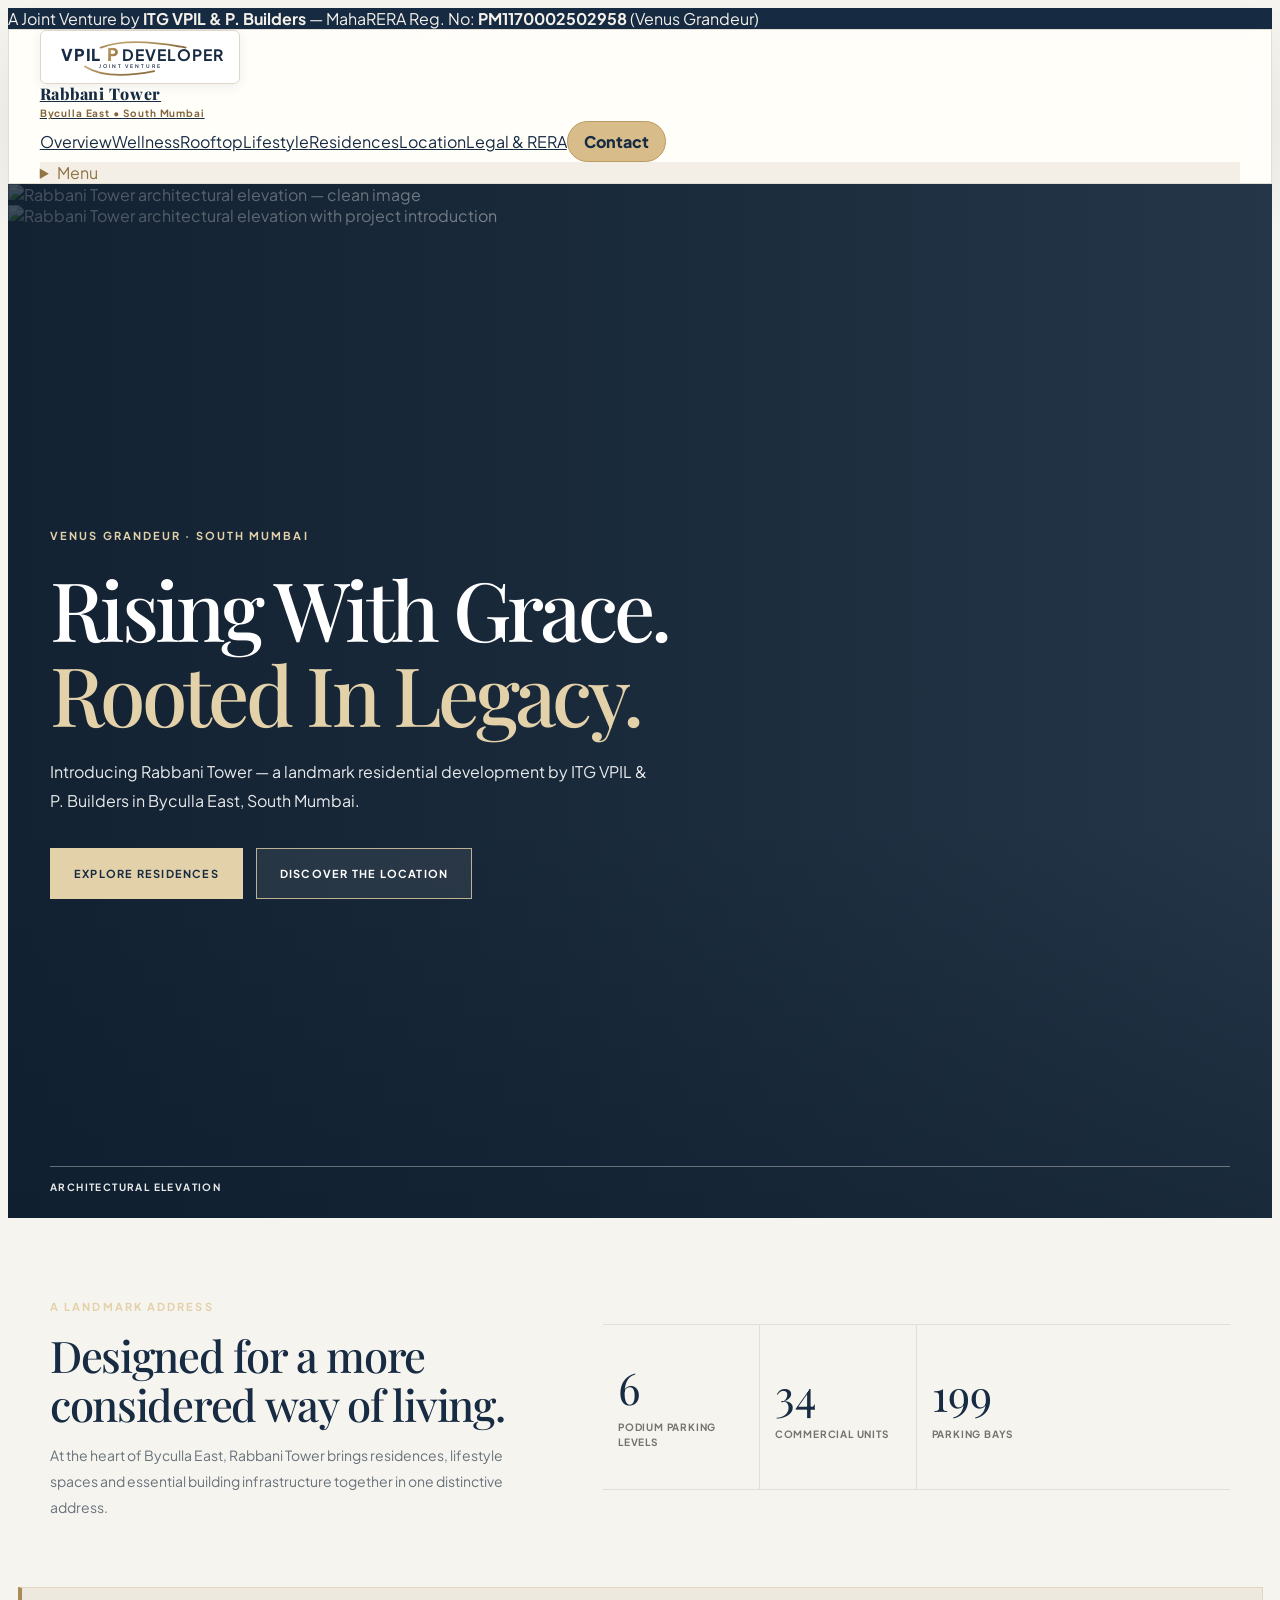
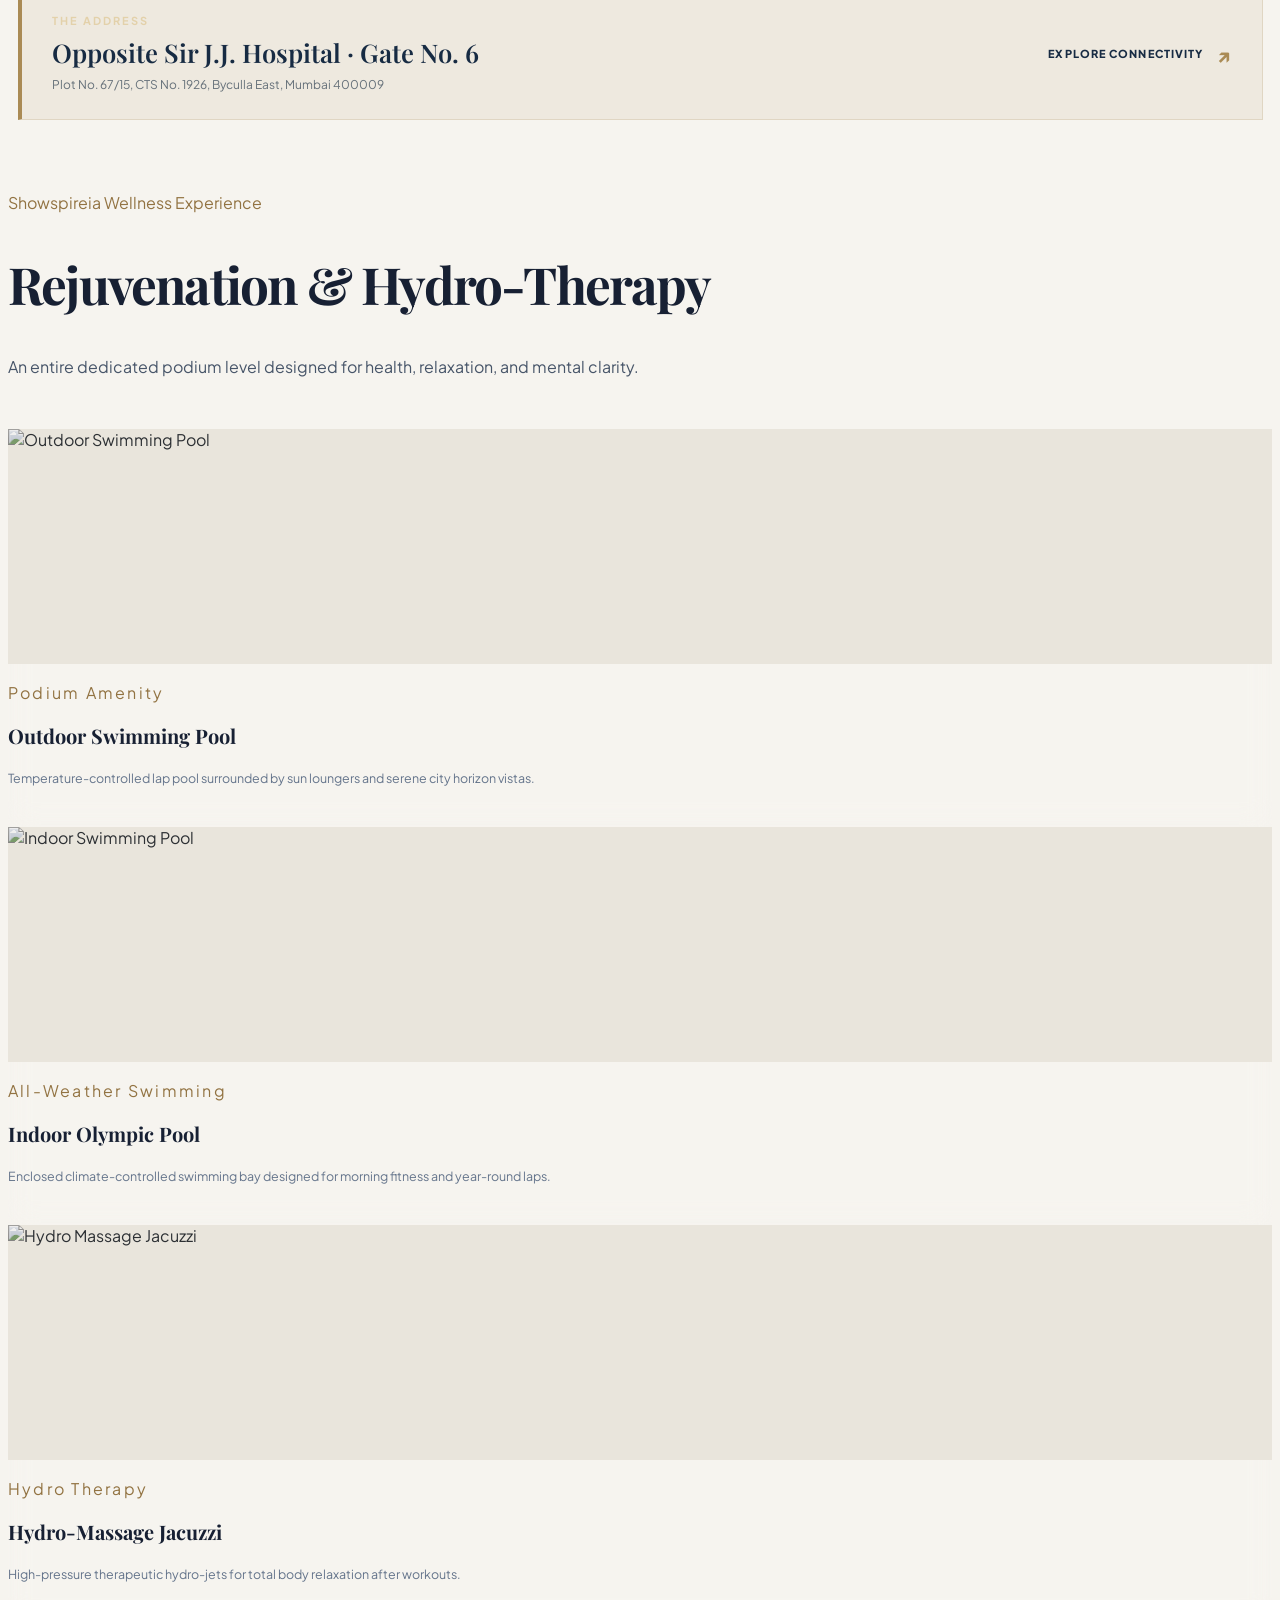
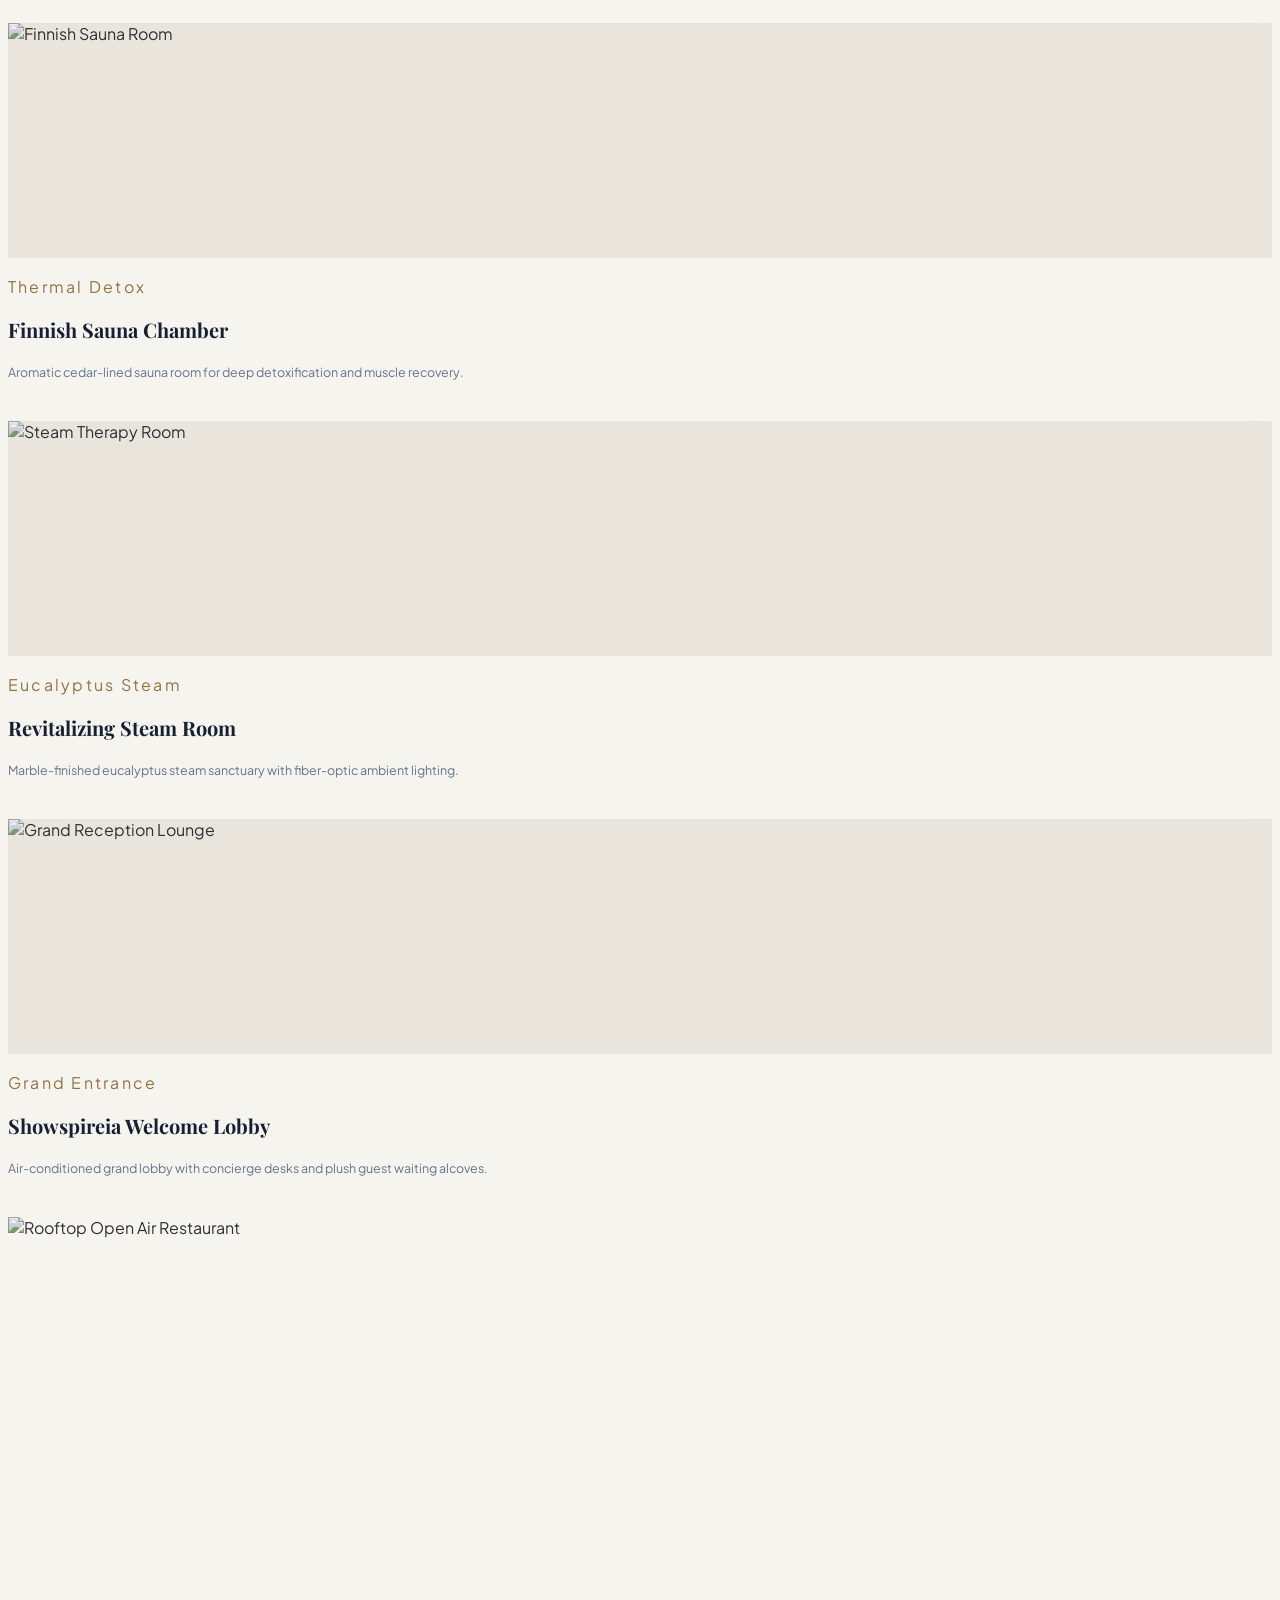
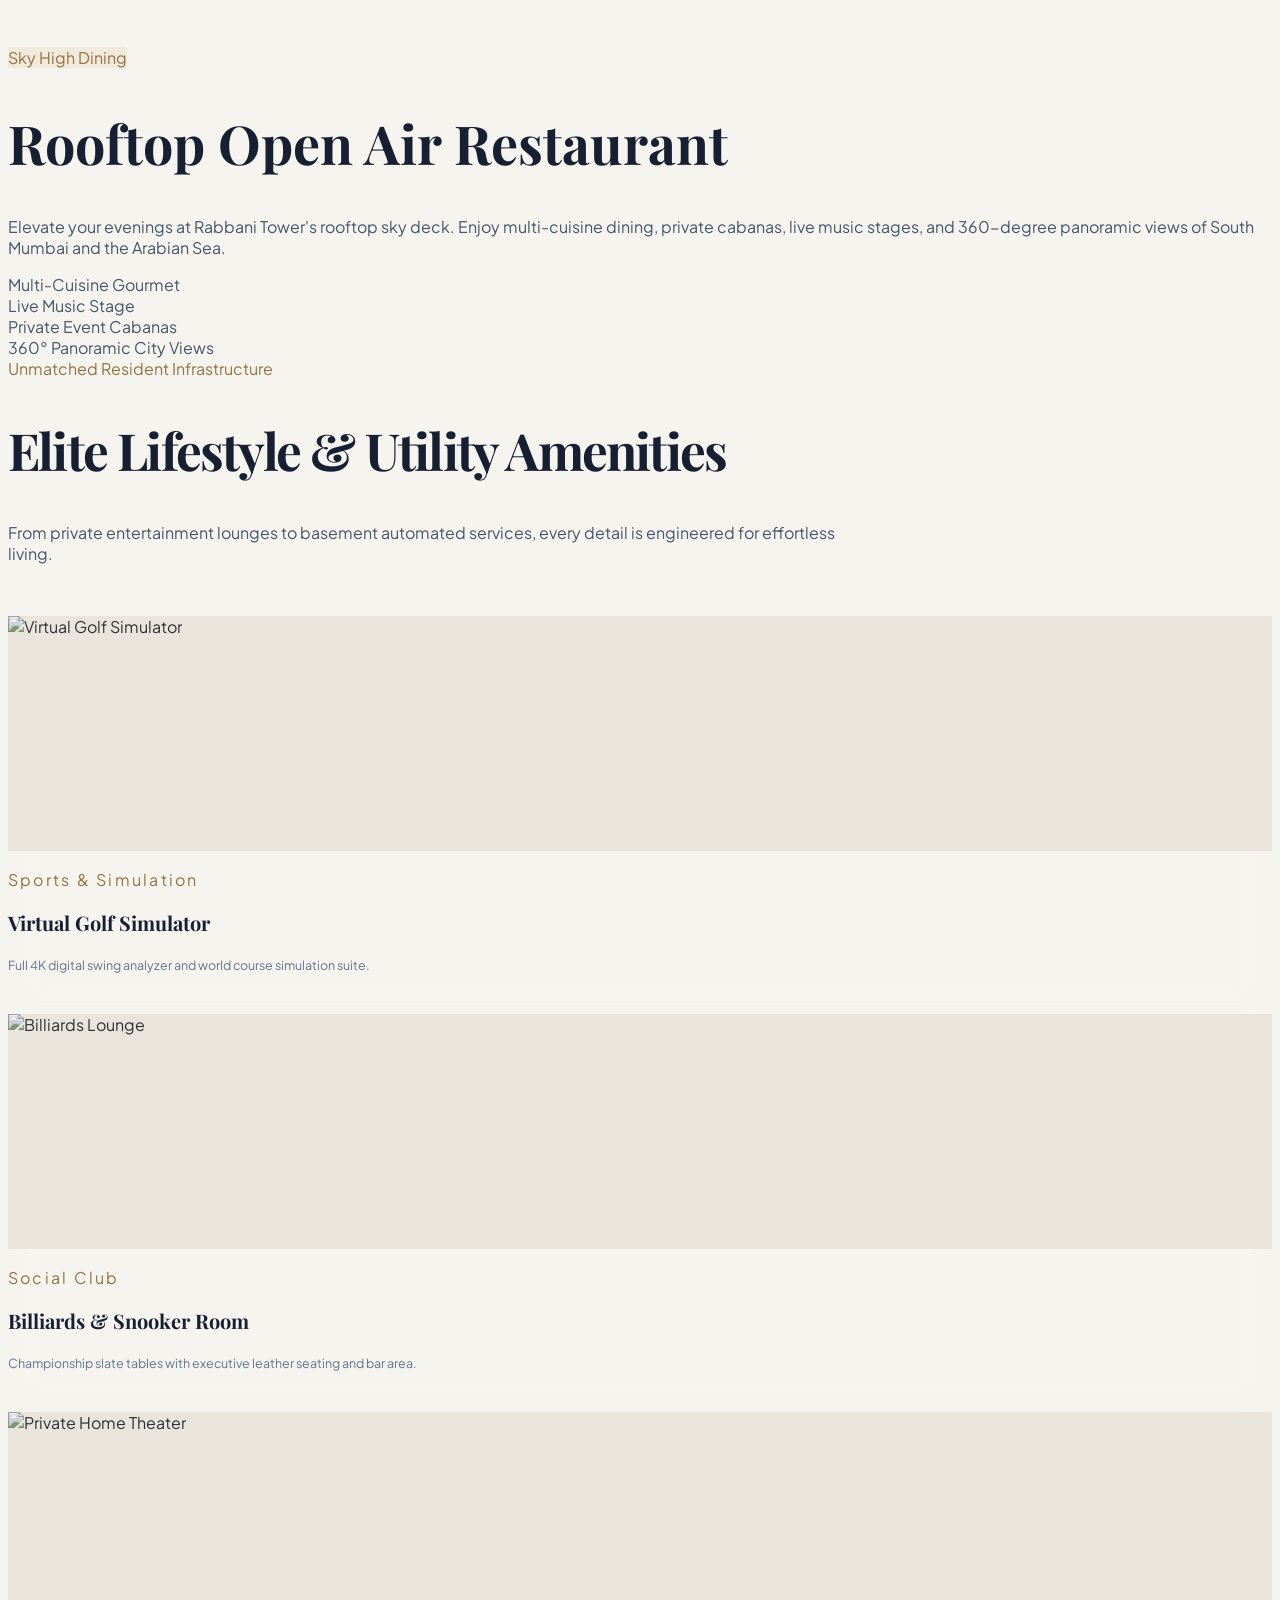
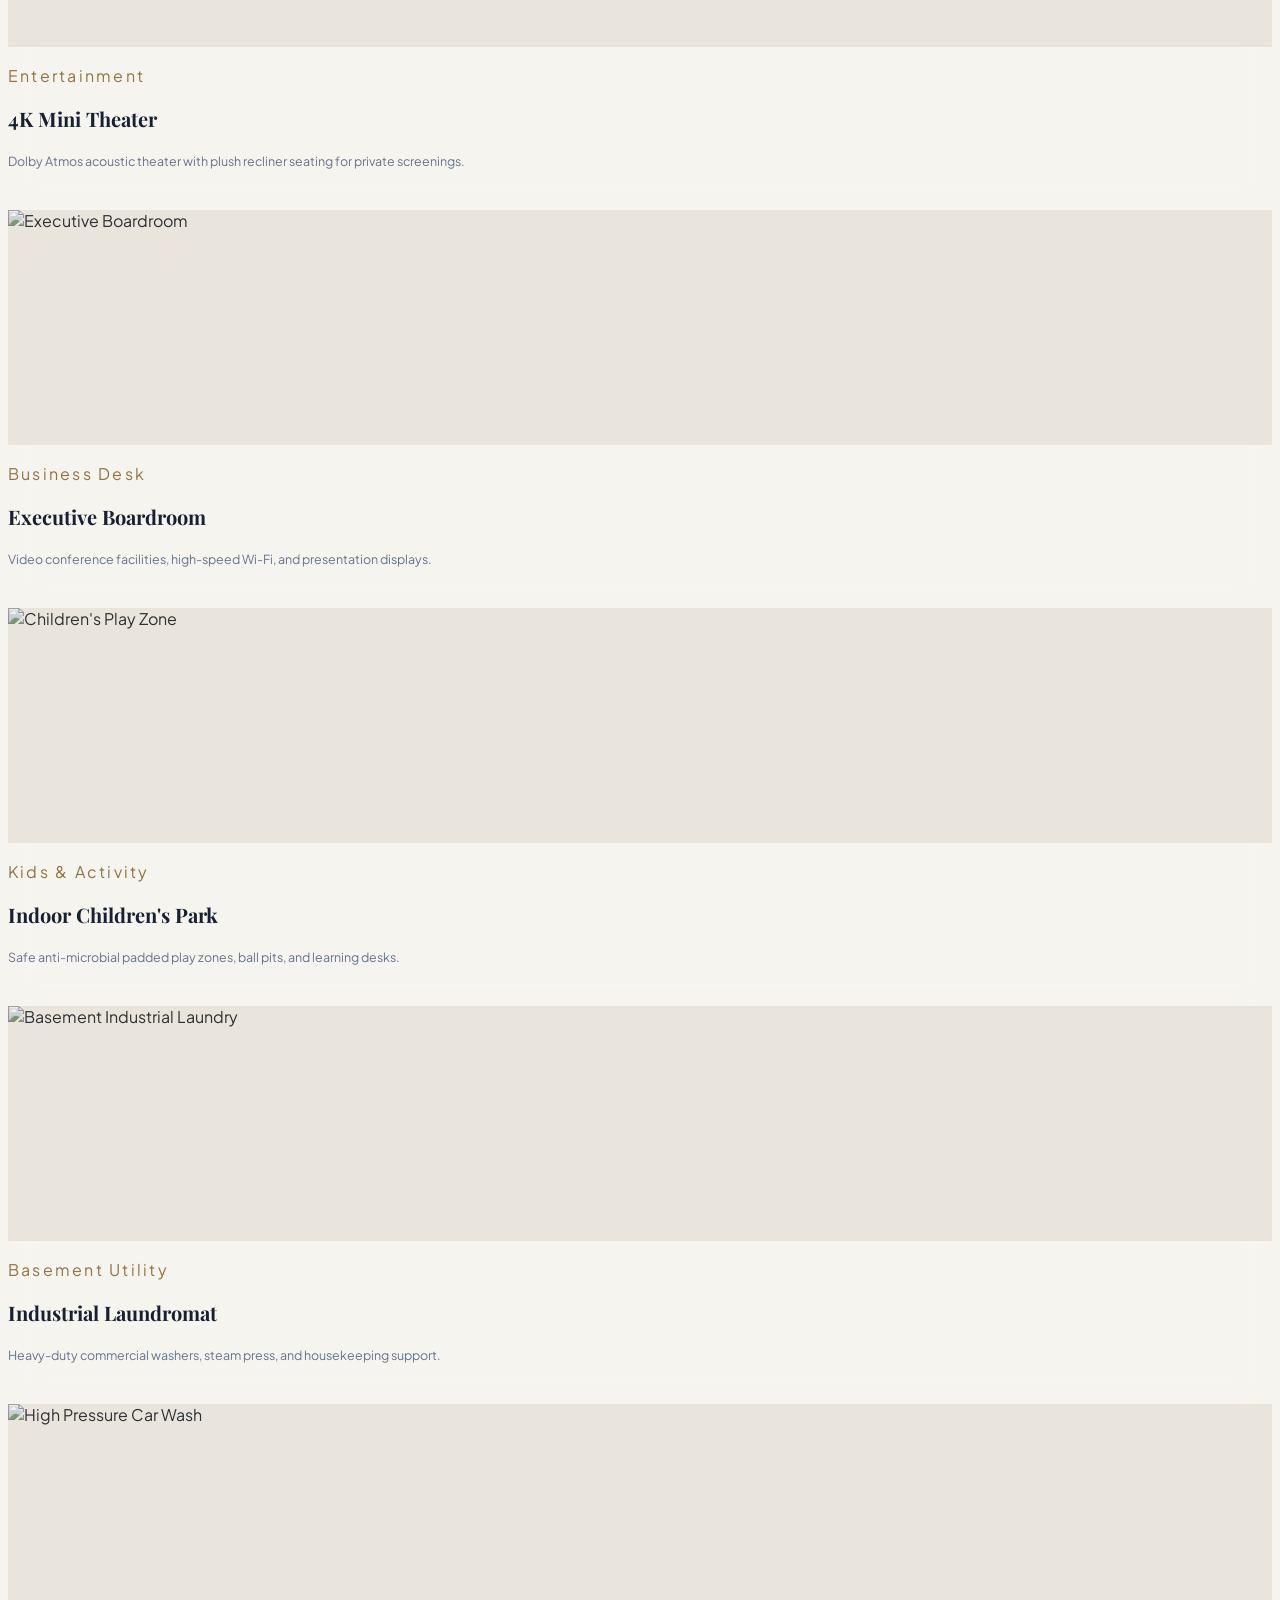
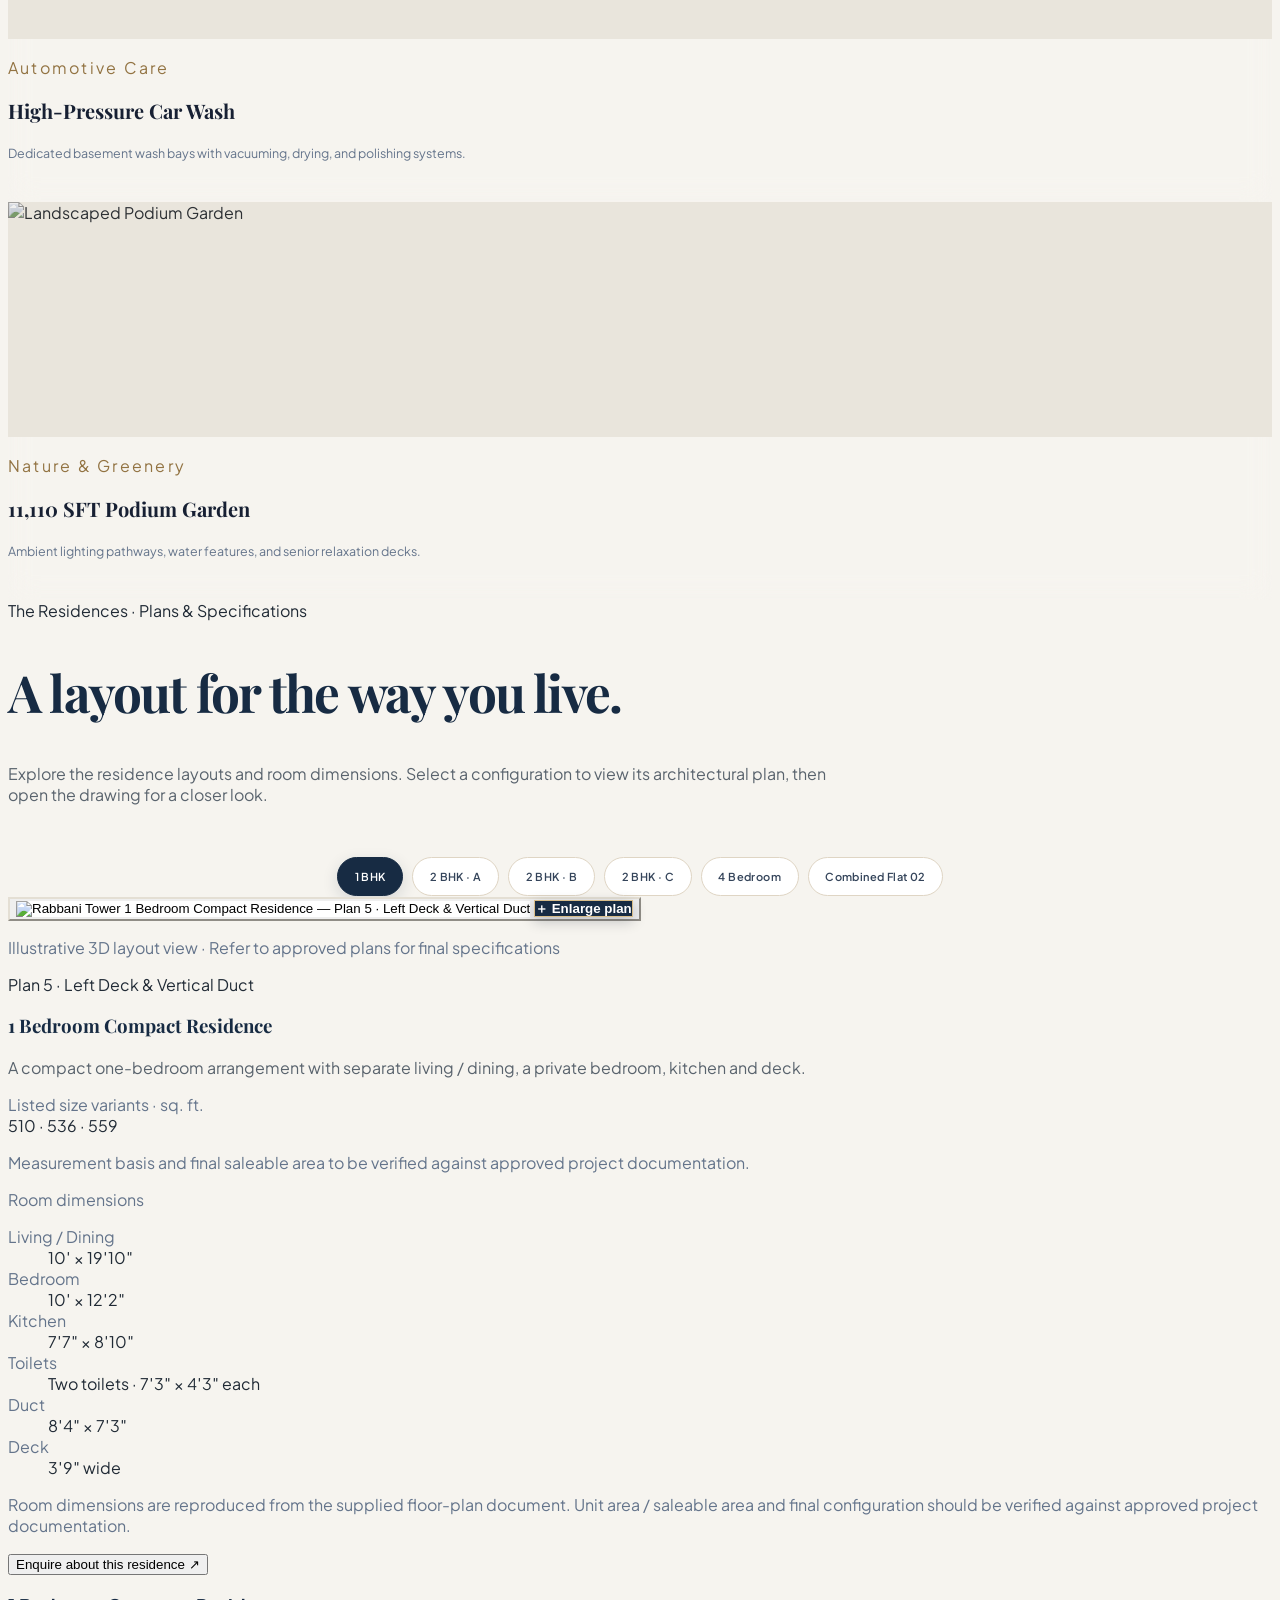
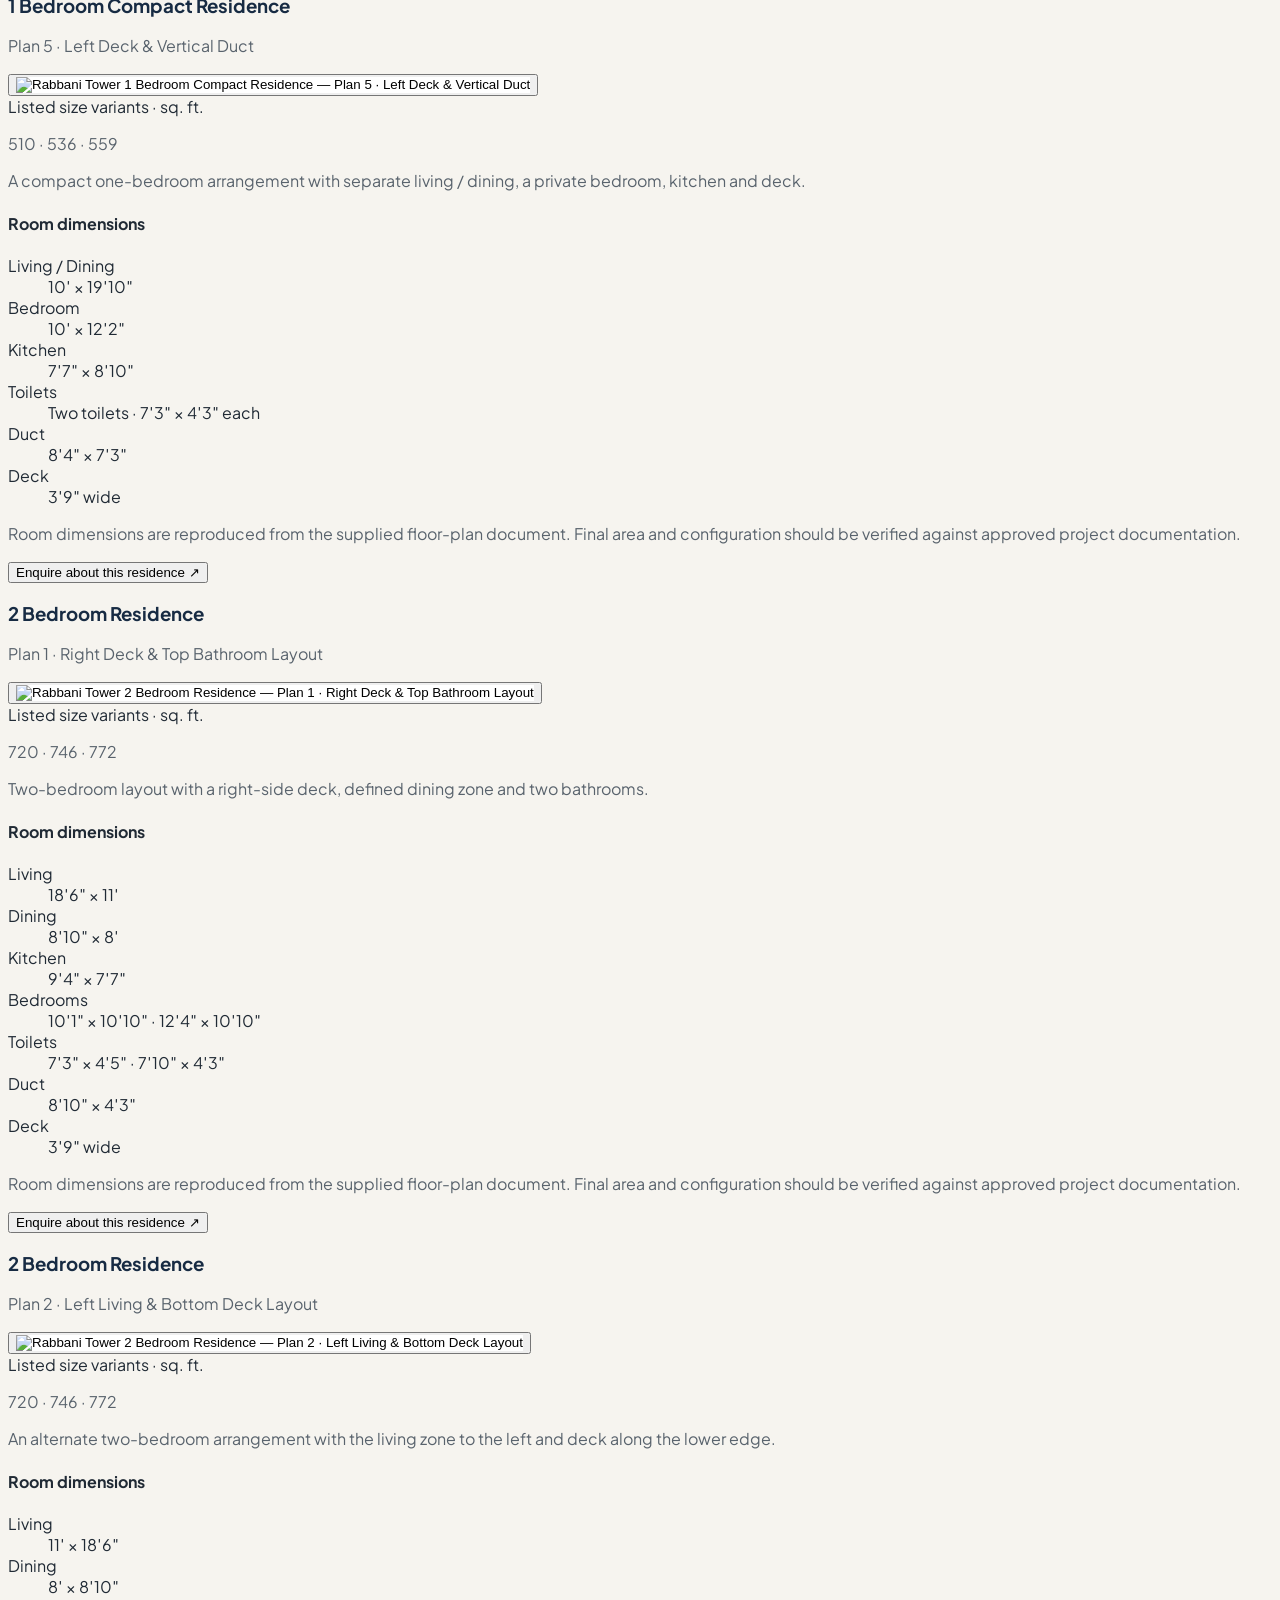
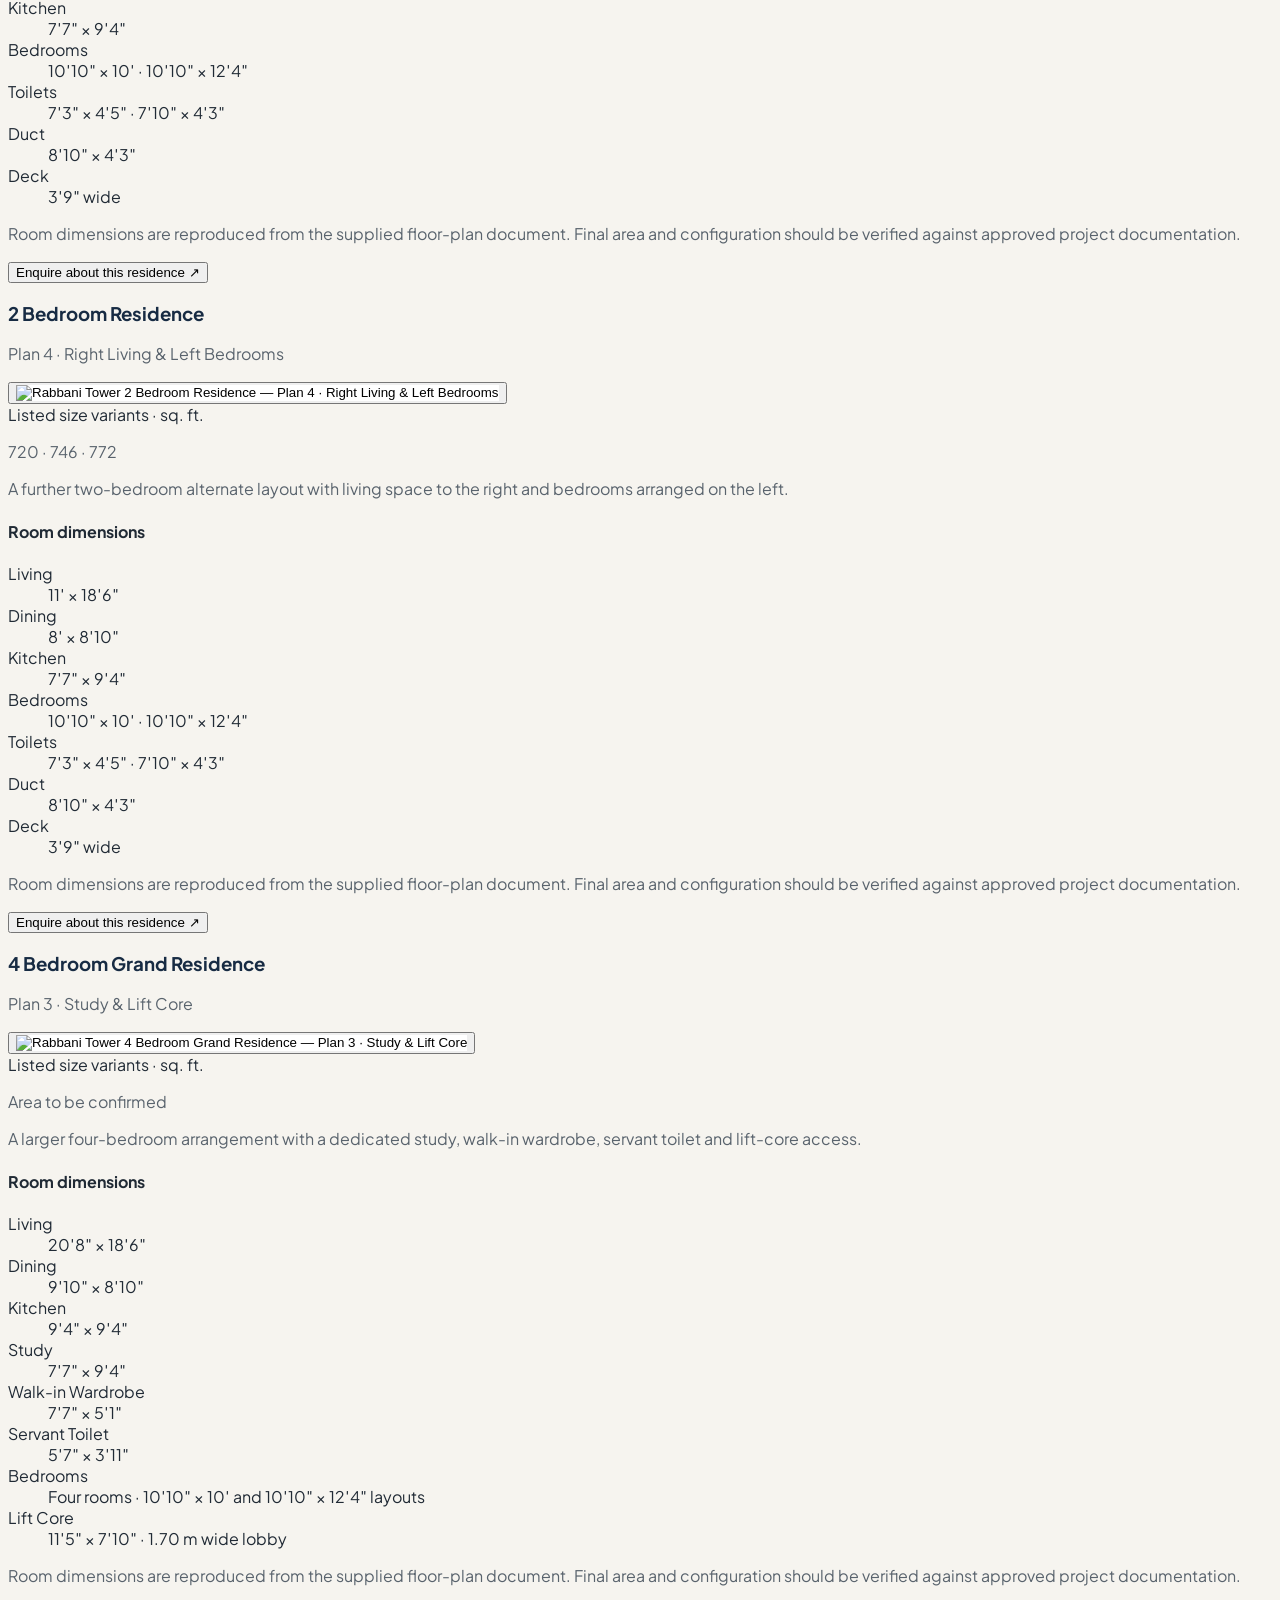
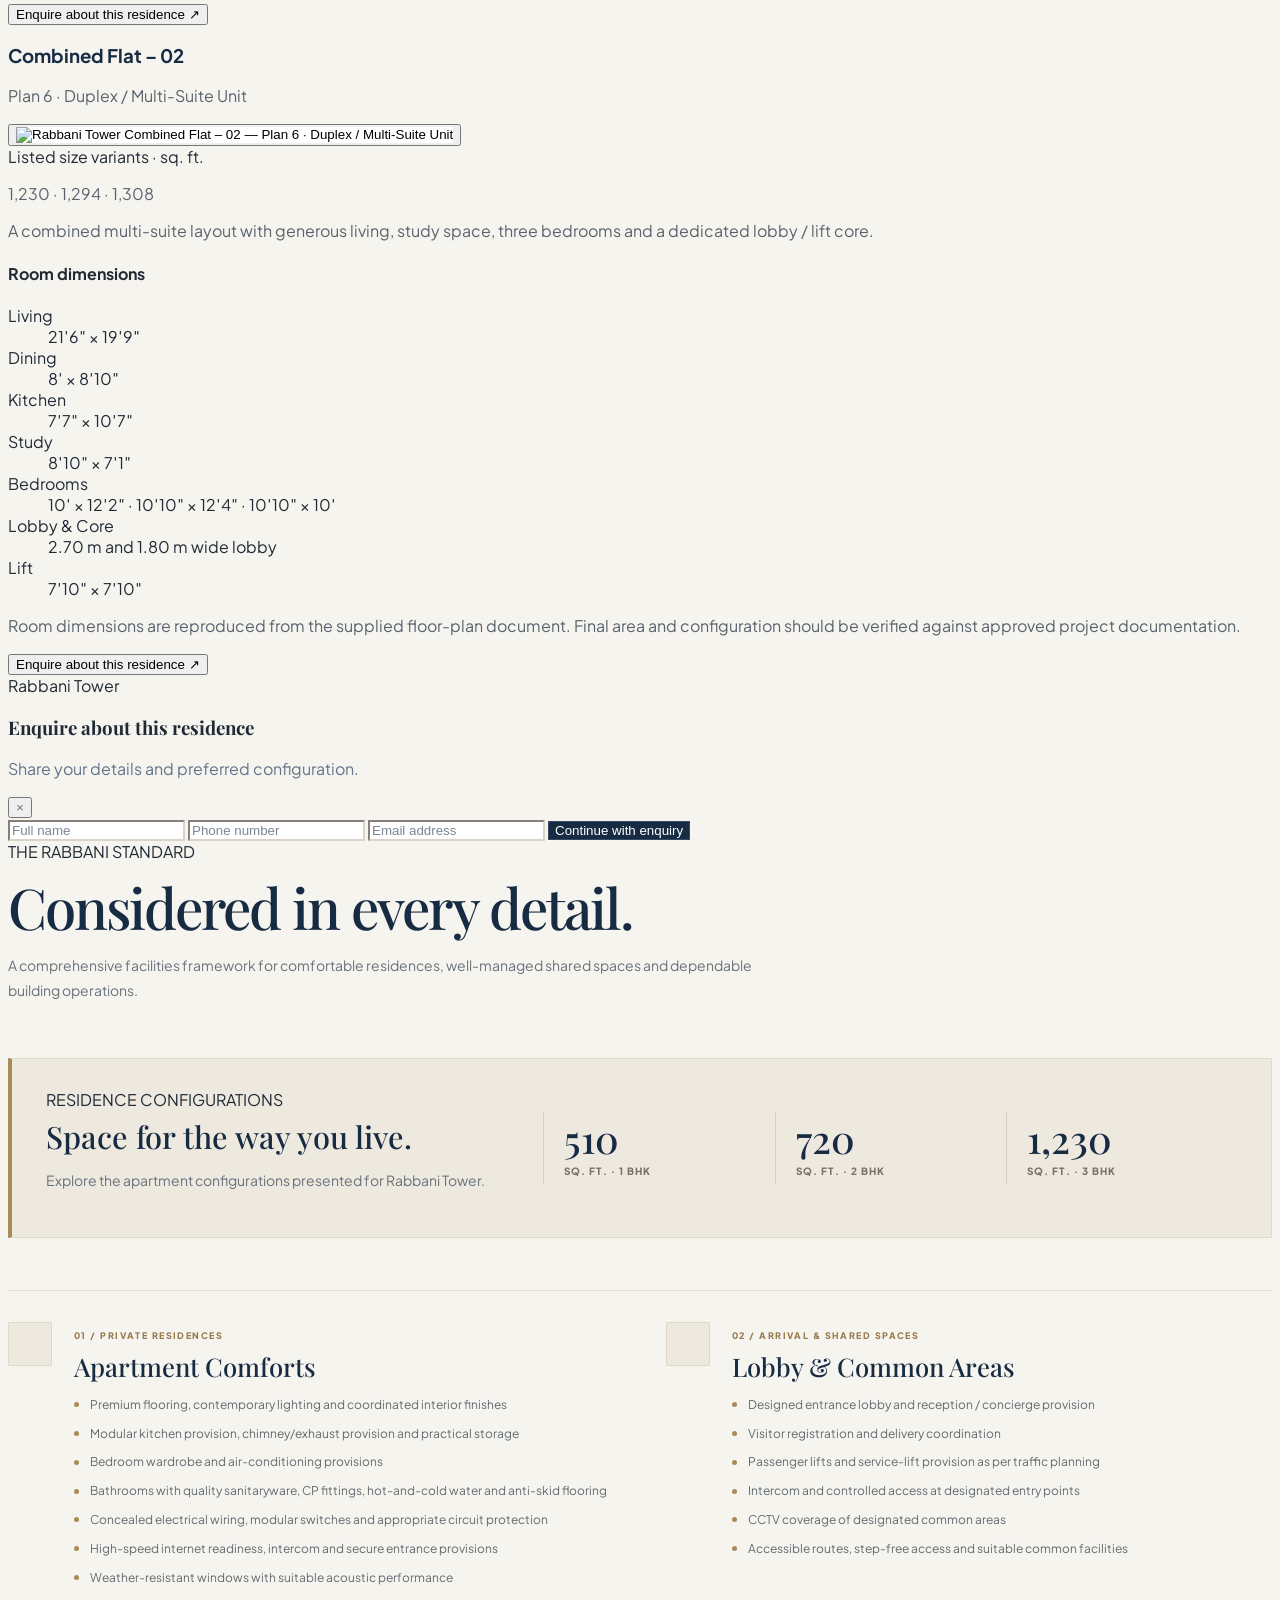
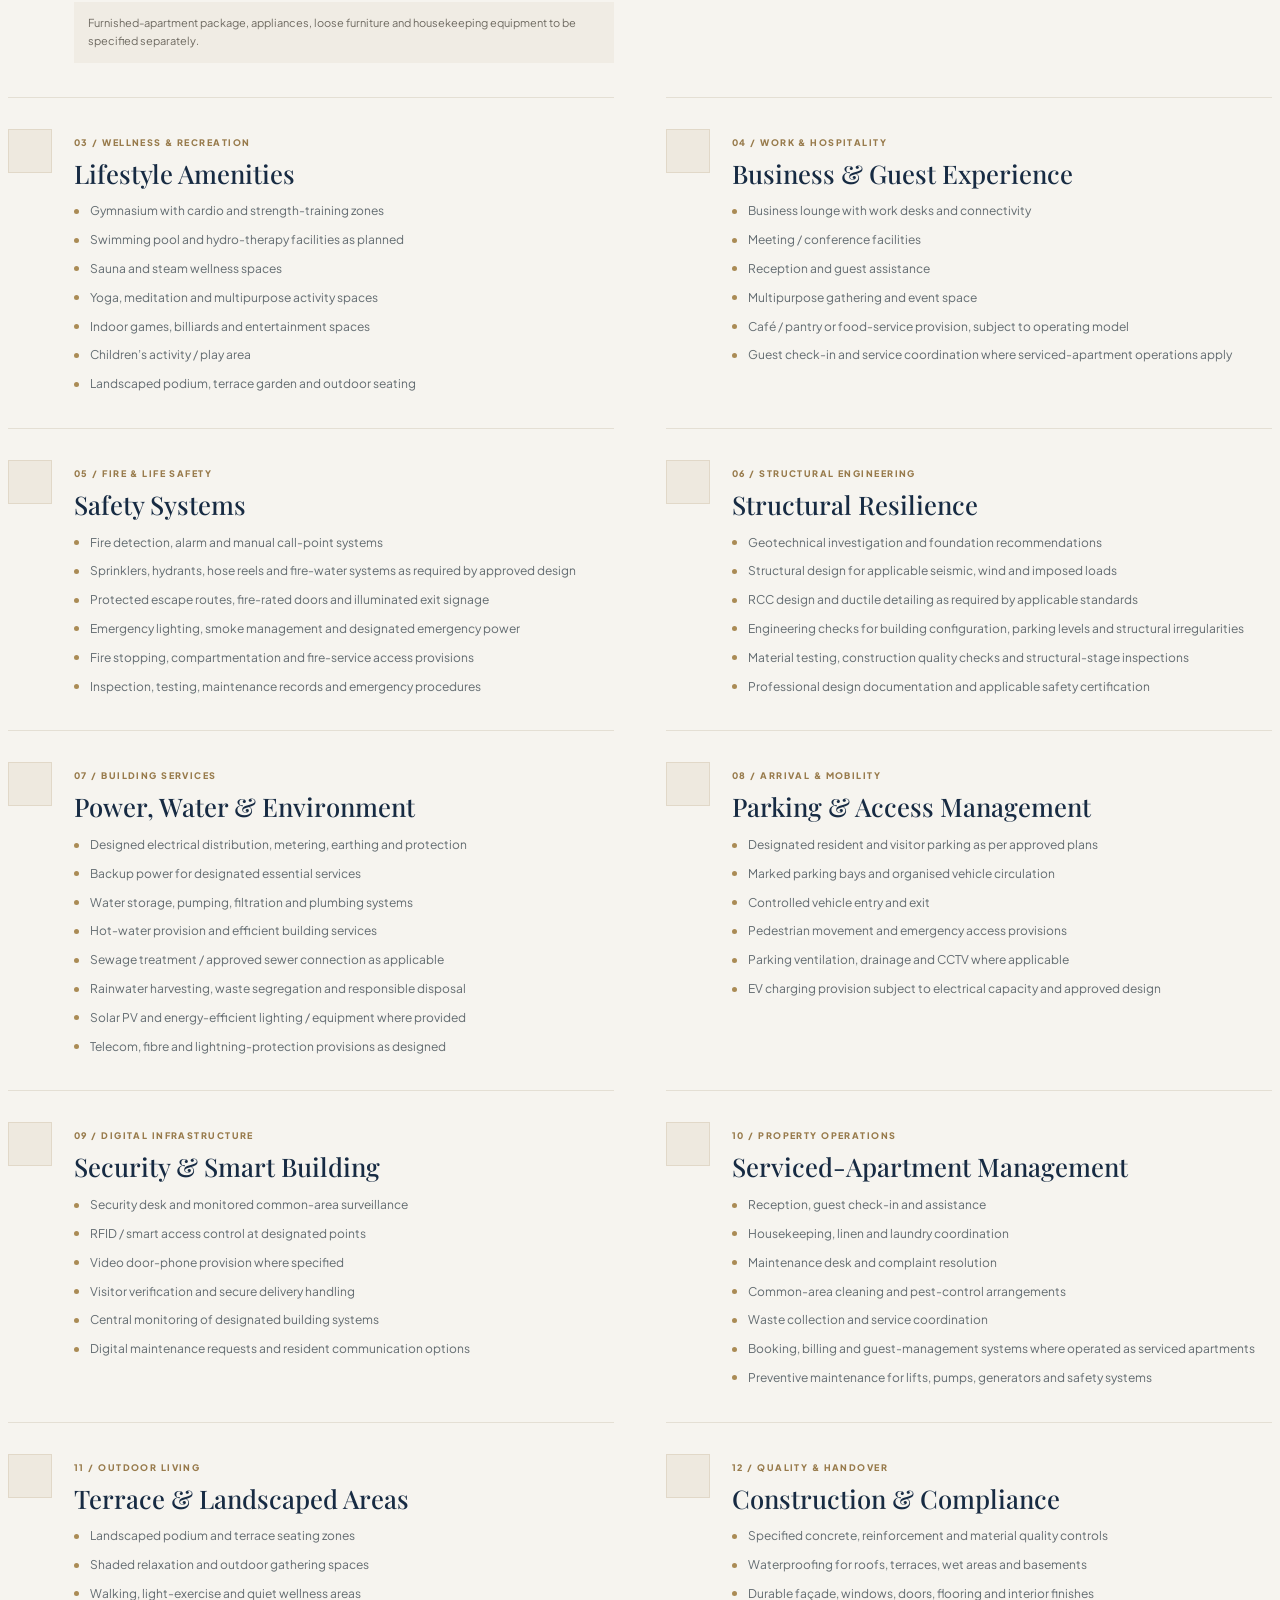
==== index.html @ 153eeefc "Replace hero carousel and add mobile floor plan gallery" ====
<!DOCTYPE html>
<html lang="en" class="scroll-smooth">
<head>
    <meta charset="UTF-8">
    <meta name="viewport" content="width=device-width, initial-scale=1.0">
    <title>Rabbani Tower | Redefining Luxury Living in Byculla, South Mumbai</title>
    
    <!-- Tailwind CSS CDN -->
    <script src="https://cdn.tailwindcss.com"></script>
    <script>
        tailwind.config = {
            theme: {
                extend: {
                    colors: {
                        gold: {
                            400: '#F3E5AB',
                            500: '#D4AF37',
                            600: '#AA7C11',
                            700: '#8B6508'
                        },
                        obsidian: '#080B10',
                        navy: {
                            900: '#0F172A',
                            950: '#080D1A'
                        }
                    },
                    fontFamily: {
                        serif: ['Playfair Display', 'Georgia', 'serif'],
                        sans: ['Plus Jakarta Sans', 'sans-serif']
                    }
                }
            }
        }
    </script>
    
    <!-- Google Fonts & Lucide Icons -->
    <link rel="preconnect" href="https://fonts.googleapis.com">
    <link rel="preconnect" href="https://fonts.gstatic.com" crossorigin>
    <link href="https://fonts.googleapis.com/css2?family=Playfair+Display:ital,wght@0,400;0,600;0,700;1,400&family=Plus+Jakarta+Sans:wght@300;400;500;600;700&display=swap" rel="stylesheet">
    <script src="https://unpkg.com/lucide@latest"></script>

    <style>
        body {
            font-family: 'Plus Jakarta Sans', sans-serif;
            background-color: #080B10;
            color: #E2E8F0;
        }
        .font-serif {
            font-family: 'Playfair Display', serif;
        }
        .gold-gradient-text {
            background: linear-gradient(135deg, #FFF1B0 0%, #D4AF37 50%, #9A7B1C 100%);
            -webkit-background-clip: text;
            -webkit-text-fill-color: transparent;
        }
        .glass-card {
            background: rgba(15, 23, 42, 0.65);
            backdrop-filter: blur(16px);
            border: 1px solid rgba(212, 175, 55, 0.18);
        }
        .glass-card-hover:hover {
            border-color: rgba(212, 175, 55, 0.5);
            box-shadow: 0 10px 30px -10px rgba(212, 175, 55, 0.2);
            transform: translateY(-3px);
        }
        .custom-scrollbar::-webkit-scrollbar {
            width: 6px;
        }
        .custom-scrollbar::-webkit-scrollbar-track {
            background: #080B10;
        }
        .custom-scrollbar::-webkit-scrollbar-thumb {
            background: #D4AF37;
            border-radius: 3px;
        }
        body[data-theme="light"] { background:#f5f1e8; color:#1f2937; }
        body[data-theme="light"] .text-white { color:#172033 !important; }
        body[data-theme="light"] .text-slate-300 { color:#475569 !important; }
        body[data-theme="light"] .text-slate-400, body[data-theme="light"] .text-slate-500 { color:#64748b !important; }
        body[data-theme="light"] .bg-obsidian, body[data-theme="light"] .bg-navy-950, body[data-theme="light"] [class*="bg-navy-950/"] { background-color:#fffdf8 !important; }
        body[data-theme="light"] [class*="from-obsidian"], body[data-theme="light"] [class*="via-navy-950"], body[data-theme="light"] [class*="to-obsidian"] { background-image:none !important; background-color:#f5f1e8 !important; }
        body[data-theme="light"] .bg-black\/80, body[data-theme="light"] .bg-black\/85 { background-color:rgba(255,253,248,.95) !important; }
        body[data-theme="light"] .glass-card { background:rgba(255,253,248,.92); border-color:rgba(170,124,17,.25); }
        body[data-theme="light"] .border-slate-800 { border-color:#ded6c8 !important; }
        body[data-theme="light"] nav { background:rgba(255,253,248,.96); }
        body[data-theme="light"] .gold-gradient-text { background-image:linear-gradient(135deg,#8b6508,#aa7c11,#6d5010); }
    </style>
    <link rel="stylesheet" href="/assets/css/rabbani-premium-light.css?v=9">
</head>
<body class="overflow-x-hidden custom-scrollbar selection:bg-gold-500 selection:text-black">

    <!-- Top Announcement Bar -->
    <div class="bg-gradient-to-r from-navy-950 via-gold-600/30 to-navy-950 border-b border-gold-500/20 text-xs py-2 px-4 text-center text-gold-400 flex items-center justify-center gap-2">
        <span class="inline-block w-2 h-2 rounded-full bg-emerald-400 animate-pulse"></span>
        <span>A Joint Venture by <strong>ITG VPIL & P. Builders</strong> — MahaRERA Reg. No: <strong>PM1170002502958</strong> (Venus Grandeur)</span>
    </div>

    <!-- Navigation Header -->
<nav class="sticky top-0 z-50 glass-card border-b border-gold-500/20 px-4 sm:px-6 py-3 transition-all duration-300">
 <div class="max-w-7xl mx-auto flex items-center justify-between gap-4">
  <a href="#overview" class="flex items-center gap-2 sm:gap-3 group min-w-0 shrink-0" aria-label="Rabbani Tower home">
   <div class="h-10 sm:h-12 w-[148px] sm:w-[190px] shrink-0 rounded-md border border-[#e4dfd4] flex items-center justify-center bg-white overflow-hidden p-1.5 shadow-sm">
    <svg viewBox="0 0 570 140" preserveAspectRatio="xMidYMid meet" fill="none" xmlns="http://www.w3.org/2000/svg" class="w-full h-full">
     <defs><linearGradient id="vpGrad" x1="0%" y1="0%" x2="100%" y2="100%"><stop offset="0%" stop-color="#C7AD7E"/><stop offset="50%" stop-color="#A88750"/><stop offset="100%" stop-color="#80643B"/></linearGradient></defs>
     <path d="M 160 40 Q 250 5 430 40" stroke="url(#vpGrad)" stroke-width="6" fill="none" stroke-linecap="round"/><path d="M 330 115 Q 180 145 110 100" stroke="url(#vpGrad)" stroke-width="6" fill="none" stroke-linecap="round"/>
     <text x="35" y="82" font-family="'Plus Jakarta Sans', sans-serif" font-weight="800" font-size="52" fill="#172B43" letter-spacing="2">VPIL</text><text x="180" y="82" font-family="'Plus Jakarta Sans', sans-serif" font-weight="800" font-size="56" fill="url(#vpGrad)">P</text><text x="228" y="82" font-family="'Plus Jakarta Sans', sans-serif" font-weight="700" font-size="50" fill="#172B43" letter-spacing="3">DEVELOPER</text>
     <line x1="60" y1="102" x2="140" y2="102" stroke="url(#vpGrad)" stroke-width="2"/><text x="155" y="106" font-family="'Plus Jakarta Sans', sans-serif" font-weight="600" font-size="16" fill="#172B43" letter-spacing="6">JOINT VENTURE</text><line x1="345" y1="102" x2="440" y2="102" stroke="url(#vpGrad)" stroke-width="2"/>
    </svg>
   </div>
   <div class="min-w-0"><div class="font-serif text-base sm:text-lg xl:text-xl font-bold tracking-wider text-white uppercase whitespace-nowrap">Rabbani Tower</div><div class="text-[9px] sm:text-[10px] text-gold-500/80 tracking-wider uppercase whitespace-nowrap">Byculla East • South Mumbai</div></div>
  </a>
  <div class="hidden xl:flex items-center gap-3 2xl:gap-4 text-xs 2xl:text-sm font-medium text-slate-300 whitespace-nowrap">
   <a href="#overview" class="hover:text-gold-400 transition-colors">Overview</a><a href="#wellness" class="hover:text-gold-400 transition-colors">Wellness</a><a href="#rooftop" class="hover:text-gold-400 transition-colors">Rooftop</a><a href="#amenities" class="hover:text-gold-400 transition-colors">Lifestyle</a><a href="#floorplans" class="hover:text-gold-400 transition-colors">Residences</a><a href="#location" class="hover:text-gold-400 transition-colors">Location</a><a href="#compliance" class="hover:text-gold-400 transition-colors">Legal & RERA</a><a href="#contact" class="rt-nav-contact">Contact</a>
  </div>
  <button id="theme-toggle" type="button" aria-label="Switch to light theme" aria-pressed="false" class="shrink-0 px-3 py-2 rounded-lg border border-gold-500/40 text-gold-400 text-xs font-semibold" onclick="toggleTheme()"><span id="theme-toggle-label">Light</span></button>
  <details class="relative xl:hidden shrink-0">
   <summary class="list-none cursor-pointer flex items-center gap-2 px-3 py-2 rounded-lg border border-gold-500/40 text-gold-400 hover:bg-gold-500/10 transition-colors" aria-label="Open website navigation"><i data-lucide="menu" class="w-5 h-5"></i><span class="text-xs font-semibold uppercase tracking-wider hidden sm:inline">Menu</span></summary>
   <div class="absolute right-0 top-full mt-3 w-[min(88vw,320px)] max-h-[75vh] overflow-y-auto rounded-xl border border-gold-500/30 bg-navy-950 shadow-2xl p-3 flex flex-col gap-1 z-[60]">
    <a href="#overview" class="px-4 py-3 rounded-lg text-sm text-slate-200 hover:bg-gold-500/10 hover:text-gold-400">Overview</a><a href="#wellness" class="px-4 py-3 rounded-lg text-sm text-slate-200 hover:bg-gold-500/10 hover:text-gold-400">Wellness & Spa</a><a href="#rooftop" class="px-4 py-3 rounded-lg text-sm text-slate-200 hover:bg-gold-500/10 hover:text-gold-400">Rooftop Lounge</a><a href="#amenities" class="px-4 py-3 rounded-lg text-sm text-slate-200 hover:bg-gold-500/10 hover:text-gold-400">Lifestyle</a><a href="#facilities" class="px-4 py-3 rounded-lg text-sm text-slate-200 hover:bg-gold-500/10 hover:text-gold-400">Facilities</a><a href="#floorplans" class="px-4 py-3 rounded-lg text-sm text-slate-200 hover:bg-gold-500/10 hover:text-gold-400">Floor Plans</a><a href="#location" class="px-4 py-3 rounded-lg text-sm text-slate-200 hover:bg-gold-500/10 hover:text-gold-400">Connectivity</a><a href="#compliance" class="px-4 py-3 rounded-lg text-sm text-slate-200 hover:bg-gold-500/10 hover:text-gold-400">Legal & RERA</a><a href="#contact" class="rt-nav-contact rt-nav-contact-mobile">Contact</a>
   </div>
  </details>
 </div>
</nav>

<!-- STATIC HERO SHOWCASE: CLEAN IMAGE FIRST, TEXT-LED IMAGE SECOND -->
<section id="overview" class="rt-editorial-hero relative overflow-hidden">
 <div class="rt-hero-visual" aria-label="Rabbani Tower project images">
  <div class="rt-hero-static-image rt-hero-static-clean">
   <img src="https://assets.rabbanitower.com/tower-landmark.webp" alt="Rabbani Tower architectural elevation — clean image" fetchpriority="high">
  </div>
  <div class="rt-hero-static-image rt-hero-static-feature">
   <img src="https://assets.rabbanitower.com/tower-landmark.webp" alt="Rabbani Tower architectural elevation with project introduction" loading="lazy">
   <div class="rt-hero-shade"></div>
   <div class="rt-hero-copy"><span class="rt-eyebrow">VENUS GRANDEUR · SOUTH MUMBAI</span><h1>Rising With Grace.<br><em>Rooted In Legacy.</em></h1><p>Introducing Rabbani Tower — a landmark residential development by ITG VPIL &amp; P. Builders in Byculla East, South Mumbai.</p><div class="rt-hero-actions"><a href="#floorplans" class="rt-button rt-button-primary">Explore Residences</a><a href="#location" class="rt-button rt-button-ghost">Discover the Location</a></div></div>
   <div class="rt-hero-caption"><span>ARCHITECTURAL ELEVATION</span></div>
  </div>
 </div>
<div class="rt-project-intro">
    <div class="rt-intro-lead">
      <span class="rt-eyebrow">A LANDMARK ADDRESS</span>
      <h2>Designed for a more considered way of living.</h2>
      <p>At the heart of Byculla East, Rabbani Tower brings residences, lifestyle spaces and essential building infrastructure together in one distinctive address.</p>
    </div>
    <div class="rt-intro-facts">
      <div><span class="rt-fact-number">6</span><span class="rt-fact-label">Podium Parking Levels</span></div>
      <div><span class="rt-fact-number">34</span><span class="rt-fact-label">Commercial Units</span></div>
      <div><span class="rt-fact-number">199</span><span class="rt-fact-label">Parking Bays</span></div>
    </div>
  </div>
  <div class="rt-location-strip">
    <div><span class="rt-eyebrow">THE ADDRESS</span><strong>Opposite Sir J.J. Hospital · Gate No. 6</strong><small>Plot No. 67/15, CTS No. 1926, Byculla East, Mumbai 400009</small></div>
    <a href="#location">Explore Connectivity <span aria-hidden="true">↗</span></a>
  </div>
</section>

<!-- SHOWSPIREIA WELLNESS CLUB & SPA GALLERY -->
    <section id="wellness" class="py-24 px-6 relative border-t border-gold-500/10 bg-navy-950/40">
        <div class="max-w-7xl mx-auto">
            <div class="text-center max-w-3xl mx-auto mb-16">
                <div class="text-xs font-bold text-gold-400 tracking-widest uppercase mb-2">Showspireia Wellness Experience</div>
                <h2 class="font-serif text-3xl sm:text-5xl font-bold text-white mb-4">Rejuvenation & Hydro-Therapy</h2>
                <p class="text-slate-300 font-light">An entire dedicated podium level designed for health, relaxation, and mental clarity.</p>
            </div>

            <div class="grid grid-cols-1 md:grid-cols-2 lg:grid-cols-3 gap-8 mb-12">
                <!-- Temperature Pool -->
                <div class="glass-card glass-card-hover rounded-2xl overflow-hidden flex flex-col justify-between">
                    <div class="h-56 overflow-hidden relative">
                        <img src="https://assets.rabbanitower.com/outdoor-swimming-pool.webp" alt="Outdoor Swimming Pool" class="w-full h-full object-cover object-center">
                    </div>
                    <div class="p-6">
                        <span class="text-[10px] font-bold text-gold-400 uppercase tracking-widest px-2.5 py-1 bg-gold-500/10 rounded">Podium Amenity</span>
                        <h3 class="font-serif text-xl font-bold text-white mt-2">Outdoor Swimming Pool</h3>
                        <p class="text-xs text-slate-400 mt-2 leading-relaxed">Temperature-controlled lap pool surrounded by sun loungers and serene city horizon vistas.</p>
                    </div>
                </div>

                <!-- Indoor Lap Pool -->
                <div class="glass-card glass-card-hover rounded-2xl overflow-hidden flex flex-col justify-between">
                    <div class="h-56 overflow-hidden relative">
                        <img src="https://assets.rabbanitower.com/indoor-swimming-pool.webp" alt="Indoor Swimming Pool" class="w-full h-full object-cover object-center">
                    </div>
                    <div class="p-6">
                        <span class="text-[10px] font-bold text-gold-400 uppercase tracking-widest px-2.5 py-1 bg-gold-500/10 rounded">All-Weather Swimming</span>
                        <h3 class="font-serif text-xl font-bold text-white mt-2">Indoor Olympic Pool</h3>
                        <p class="text-xs text-slate-400 mt-2 leading-relaxed">Enclosed climate-controlled swimming bay designed for morning fitness and year-round laps.</p>
                    </div>
                </div>

                <!-- Hydro Jacuzzi -->
                <div class="glass-card glass-card-hover rounded-2xl overflow-hidden flex flex-col justify-between">
                    <div class="h-56 overflow-hidden relative">
                        <img src="https://assets.rabbanitower.com/hydro-massage-jacuzzi.webp" alt="Hydro Massage Jacuzzi" class="w-full h-full object-cover object-center">
                    </div>
                    <div class="p-6">
                        <span class="text-[10px] font-bold text-gold-400 uppercase tracking-widest px-2.5 py-1 bg-gold-500/10 rounded">Hydro Therapy</span>
                        <h3 class="font-serif text-xl font-bold text-white mt-2">Hydro-Massage Jacuzzi</h3>
                        <p class="text-xs text-slate-400 mt-2 leading-relaxed">High-pressure therapeutic hydro-jets for total body relaxation after workouts.</p>
                    </div>
                </div>

                <!-- Sauna Room -->
                <div class="glass-card glass-card-hover rounded-2xl overflow-hidden flex flex-col justify-between">
                    <div class="h-56 overflow-hidden relative">
                        <img src="https://assets.rabbanitower.com/finnish-sauna.webp" alt="Finnish Sauna Room" class="w-full h-full object-cover object-center">
                    </div>
                    <div class="p-6">
                        <span class="text-[10px] font-bold text-gold-400 uppercase tracking-widest px-2.5 py-1 bg-gold-500/10 rounded">Thermal Detox</span>
                        <h3 class="font-serif text-xl font-bold text-white mt-2">Finnish Sauna Chamber</h3>
                        <p class="text-xs text-slate-400 mt-2 leading-relaxed">Aromatic cedar-lined sauna room for deep detoxification and muscle recovery.</p>
                    </div>
                </div>

                <!-- Steam Room -->
                <div class="glass-card glass-card-hover rounded-2xl overflow-hidden flex flex-col justify-between">
                    <div class="h-56 overflow-hidden relative">
                        <img src="https://assets.rabbanitower.com/steam-room.webp" alt="Steam Therapy Room" class="w-full h-full object-cover object-center">
                    </div>
                    <div class="p-6">
                        <span class="text-[10px] font-bold text-gold-400 uppercase tracking-widest px-2.5 py-1 bg-gold-500/10 rounded">Eucalyptus Steam</span>
                        <h3 class="font-serif text-xl font-bold text-white mt-2">Revitalizing Steam Room</h3>
                        <p class="text-xs text-slate-400 mt-2 leading-relaxed">Marble-finished eucalyptus steam sanctuary with fiber-optic ambient lighting.</p>
                    </div>
                </div>

                <!-- Reception Lounge -->
                <div class="glass-card glass-card-hover rounded-2xl overflow-hidden flex flex-col justify-between">
                    <div class="h-56 overflow-hidden relative">
                        <img src="https://assets.rabbanitower.com/reception.webp" alt="Grand Reception Lounge" class="w-full h-full object-cover object-center">
                    </div>
                    <div class="p-6">
                        <span class="text-[10px] font-bold text-gold-400 uppercase tracking-widest px-2.5 py-1 bg-gold-500/10 rounded">Grand Entrance</span>
                        <h3 class="font-serif text-xl font-bold text-white mt-2">Showspireia Welcome Lobby</h3>
                        <p class="text-xs text-slate-400 mt-2 leading-relaxed">Air-conditioned grand lobby with concierge desks and plush guest waiting alcoves.</p>
                    </div>
                </div>
            </div>
        </div>
    </section>

    <!-- ROOFTOP DINING & ENTERTAINMENT -->
    <section id="rooftop" class="py-24 px-6 relative border-t border-gold-500/10">
        <div class="max-w-7xl mx-auto grid grid-cols-1 lg:grid-cols-12 gap-12 items-center">
            <div class="lg:col-span-7 relative">
                <div class="rounded-2xl overflow-hidden border border-gold-500/30 shadow-2xl">
                    <img src="https://assets.rabbanitower.com/rooftop.webp" alt="Rooftop Open Air Restaurant" class="w-full h-[480px] object-cover">
                </div>
            </div>

            <div class="lg:col-span-5 space-y-6">
                <span class="text-xs font-bold text-gold-400 uppercase tracking-widest px-3 py-1 bg-gold-500/10 rounded border border-gold-500/30">Sky High Dining</span>
                <h2 class="font-serif text-3xl sm:text-5xl font-bold text-white leading-tight">Rooftop Open Air Restaurant</h2>
                <p class="text-slate-300 font-light text-sm leading-relaxed">
                    Elevate your evenings at Rabbani Tower's rooftop sky deck. Enjoy multi-cuisine dining, private cabanas, live music stages, and 360-degree panoramic views of South Mumbai and the Arabian Sea.
                </p>

                <div class="grid grid-cols-2 gap-4 text-xs">
                    <div class="flex items-center gap-2 text-slate-300">
                        <i data-lucide="utensils" class="w-4 h-4 text-gold-400"></i> Multi-Cuisine Gourmet
                    </div>
                    <div class="flex items-center gap-2 text-slate-300">
                        <i data-lucide="music" class="w-4 h-4 text-gold-400"></i> Live Music Stage
                    </div>
                    <div class="flex items-center gap-2 text-slate-300">
                        <i data-lucide="sparkles" class="w-4 h-4 text-gold-400"></i> Private Event Cabanas
                    </div>
                    <div class="flex items-center gap-2 text-slate-300">
                        <i data-lucide="eye" class="w-4 h-4 text-gold-400"></i> 360° Panoramic City Views
                    </div>
                </div>
            </div>
        </div>
    </section>

    <!-- FULL LIFESTYLE & UTILITIES GALLERY -->
    <section id="amenities" class="py-24 px-6 bg-navy-950/60 border-t border-gold-500/10">
        <div class="max-w-7xl mx-auto">
            <div class="text-center max-w-3xl mx-auto mb-16">
                <div class="text-xs font-bold text-gold-400 tracking-widest uppercase mb-2">Unmatched Resident Infrastructure</div>
                <h2 class="font-serif text-3xl sm:text-5xl font-bold text-white mb-4">Elite Lifestyle & Utility Amenities</h2>
                <p class="text-slate-300 font-light">From private entertainment lounges to basement automated services, every detail is engineered for effortless living.</p>
            </div>

            <div class="grid grid-cols-1 md:grid-cols-2 lg:grid-cols-4 gap-6">
                <!-- Virtual Golf Simulator -->
                <div class="glass-card glass-card-hover rounded-2xl overflow-hidden flex flex-col justify-between">
                    <div class="h-44 overflow-hidden relative">
                        <img src="https://assets.rabbanitower.com/virtual-golf-club.webp" alt="Virtual Golf Simulator" class="w-full h-full object-cover">
                    </div>
                    <div class="p-5">
                        <span class="text-[10px] font-bold text-gold-400 uppercase tracking-widest px-2 py-0.5 bg-gold-500/10 rounded">Sports & Simulation</span>
                        <h3 class="font-serif text-lg font-bold text-white mt-1">Virtual Golf Simulator</h3>
                        <p class="text-xs text-slate-400 mt-1">Full 4K digital swing analyzer and world course simulation suite.</p>
                    </div>
                </div>

                <!-- Billiards Lounge -->
                <div class="glass-card glass-card-hover rounded-2xl overflow-hidden flex flex-col justify-between">
                    <div class="h-44 overflow-hidden relative">
                        <img src="https://assets.rabbanitower.com/billiards.webp" alt="Billiards Lounge" class="w-full h-full object-cover">
                    </div>
                    <div class="p-5">
                        <span class="text-[10px] font-bold text-gold-400 uppercase tracking-widest px-2 py-0.5 bg-gold-500/10 rounded">Social Club</span>
                        <h3 class="font-serif text-lg font-bold text-white mt-1">Billiards & Snooker Room</h3>
                        <p class="text-xs text-slate-400 mt-1">Championship slate tables with executive leather seating and bar area.</p>
                    </div>
                </div>

                <!-- Private Home Theater -->
                <div class="glass-card glass-card-hover rounded-2xl overflow-hidden flex flex-col justify-between">
                    <div class="h-44 overflow-hidden relative">
                        <img src="https://assets.rabbanitower.com/home-theatre.webp" alt="Private Home Theater" class="w-full h-full object-cover">
                    </div>
                    <div class="p-5">
                        <span class="text-[10px] font-bold text-gold-400 uppercase tracking-widest px-2 py-0.5 bg-gold-500/10 rounded">Entertainment</span>
                        <h3 class="font-serif text-lg font-bold text-white mt-1">4K Mini Theater</h3>
                        <p class="text-xs text-slate-400 mt-1">Dolby Atmos acoustic theater with plush recliner seating for private screenings.</p>
                    </div>
                </div>

                <!-- Executive Conference Room -->
                <div class="glass-card glass-card-hover rounded-2xl overflow-hidden flex flex-col justify-between">
                    <div class="h-44 overflow-hidden relative">
                        <img src="https://assets.rabbanitower.com/conference-room.webp" alt="Executive Boardroom" class="w-full h-full object-cover">
                    </div>
                    <div class="p-5">
                        <span class="text-[10px] font-bold text-gold-400 uppercase tracking-widest px-2 py-0.5 bg-gold-500/10 rounded">Business Desk</span>
                        <h3 class="font-serif text-lg font-bold text-white mt-1">Executive Boardroom</h3>
                        <p class="text-xs text-slate-400 mt-1">Video conference facilities, high-speed Wi-Fi, and presentation displays.</p>
                    </div>
                </div>

                <!-- Children's Play Zone -->
                <div class="glass-card glass-card-hover rounded-2xl overflow-hidden flex flex-col justify-between">
                    <div class="h-44 overflow-hidden relative">
                        <img src="https://assets.rabbanitower.com/kids-zone.webp" alt="Children's Play Zone" class="w-full h-full object-cover">
                    </div>
                    <div class="p-5">
                        <span class="text-[10px] font-bold text-gold-400 uppercase tracking-widest px-2 py-0.5 bg-gold-500/10 rounded">Kids & Activity</span>
                        <h3 class="font-serif text-lg font-bold text-white mt-1">Indoor Children's Park</h3>
                        <p class="text-xs text-slate-400 mt-1">Safe anti-microbial padded play zones, ball pits, and learning desks.</p>
                    </div>
                </div>
                <!-- Industrial Laundromat -->
                <div class="glass-card glass-card-hover rounded-2xl overflow-hidden flex flex-col justify-between">
                    <div class="h-44 overflow-hidden relative">
                        <img src="https://assets.rabbanitower.com/laundry.webp" alt="Basement Industrial Laundry" class="w-full h-full object-cover">
                    </div>
                    <div class="p-5">
                        <span class="text-[10px] font-bold text-gold-400 uppercase tracking-widest px-2 py-0.5 bg-gold-500/10 rounded">Basement Utility</span>
                        <h3 class="font-serif text-lg font-bold text-white mt-1">Industrial Laundromat</h3>
                        <p class="text-xs text-slate-400 mt-1">Heavy-duty commercial washers, steam press, and housekeeping support.</p>
                    </div>
                </div>

                <!-- High Pressure Car Wash -->
                <div class="glass-card glass-card-hover rounded-2xl overflow-hidden flex flex-col justify-between">
                    <div class="h-44 overflow-hidden relative">
                        <img src="https://assets.rabbanitower.com/carwash.webp" alt="High Pressure Car Wash" class="w-full h-full object-cover">
                    </div>
                    <div class="p-5">
                        <span class="text-[10px] font-bold text-gold-400 uppercase tracking-widest px-2 py-0.5 bg-gold-500/10 rounded">Automotive Care</span>
                        <h3 class="font-serif text-lg font-bold text-white mt-1">High-Pressure Car Wash</h3>
                        <p class="text-xs text-slate-400 mt-1">Dedicated basement wash bays with vacuuming, drying, and polishing systems.</p>
                    </div>
                </div>

          
                <!-- Landscaped Podium Garden -->
                <div class="glass-card glass-card-hover rounded-2xl overflow-hidden flex flex-col justify-between">
                    <div class="h-44 overflow-hidden relative">
                        <img src="https://assets.rabbanitower.com/courtyard.webp" alt="Landscaped Podium Garden" class="w-full h-full object-cover">
                    </div>
                    <div class="p-5">
                        <span class="text-[10px] font-bold text-gold-400 uppercase tracking-widest px-2 py-0.5 bg-gold-500/10 rounded">Nature & Greenery</span>
                        <h3 class="font-serif text-lg font-bold text-white mt-1">11,110 SFT Podium Garden</h3>
                        <p class="text-xs text-slate-400 mt-1">Ambient lighting pathways, water features, and senior relaxation decks.</p>
                    </div>
                </div>
            </div>
        </div>
    </section>

    <!-- PREMIUM RESIDENCE COLLECTION / FLOOR PLANS -->
<section id="floorplans" class="py-24 px-5 sm:px-8 border-t border-gold-500/20 bg-[#f7f4ed] text-slate-800">
      <div class="max-w-7xl mx-auto">
        <div class="max-w-3xl mx-auto text-center mb-12">
          <span class="text-[11px] font-bold tracking-[.24em] uppercase text-[#9a7944]">The Residences · Plans & Specifications</span>
          <h2 class="font-serif text-4xl sm:text-5xl text-[#172b43] mt-4 mb-5">A layout for the way you live.</h2>
          <p class="text-sm sm:text-base leading-7 text-slate-600">Explore the residence layouts and room dimensions. Select a configuration to view its architectural plan, then open the drawing for a closer look.</p>
        </div>

        <div class="mb-8">
          <div class="rt-plan-tabs-desktop" role="group" aria-label="Select residence configuration">
            <button id="btn-1bhk" type="button" onclick="switchFloorPlan('1bhk')" class="rt-plan-tab is-active">1 BHK</button>
            <button id="btn-2bhk" type="button" onclick="switchFloorPlan('2bhk-a')" class="rt-plan-tab">2 BHK · A</button>
            <button id="btn-2bhk-b" type="button" onclick="switchFloorPlan('2bhk-b')" class="rt-plan-tab">2 BHK · B</button>
            <button id="btn-2bhk-c" type="button" onclick="switchFloorPlan('2bhk-c')" class="rt-plan-tab">2 BHK · C</button>
            <button id="btn-4bhk" type="button" onclick="switchFloorPlan('4bhk')" class="rt-plan-tab">4 Bedroom</button>
            <button id="btn-combined" type="button" onclick="switchFloorPlan('combined')" class="rt-plan-tab">Combined Flat 02</button>
          </div>
          <label class="rt-plan-mobile-select">
            <span>Choose a residence plan</span>
            <select id="floorplan-select" aria-label="Choose a residence plan" onchange="switchFloorPlan(this.value)">
              <option value="1bhk">1 BHK · Plan 5</option><option value="2bhk-a">2 BHK · Layout A</option><option value="2bhk-b">2 BHK · Layout B</option><option value="2bhk-c">2 BHK · Layout C</option><option value="4bhk">4 Bedroom Grand</option><option value="combined">Combined Flat 02</option>
            </select>
          </label>
        </div>

        <div class="rt-floorplan-desktop-panel grid grid-cols-1 lg:grid-cols-12 bg-white border border-[#e7dfd1] rounded-2xl overflow-hidden shadow-[0_24px_70px_rgba(30,41,59,.09)]">
          <div class="lg:col-span-7 p-3 sm:p-6 bg-[#f0ede6]">
            <button type="button" onclick="openFloorPlanZoom()" class="relative group w-full min-h-[340px] sm:min-h-[520px] rounded-xl bg-white border border-[#e4ddcf] flex items-center justify-center p-2 sm:p-5 overflow-hidden" aria-label="Open enlarged residence floor plan">
              <img id="floorplan-image" src="https://assets.rabbanitower.com/1bhk-layout.webp" alt="Rabbani Tower 1 BHK floor plan" class="w-full max-h-[620px] object-contain transition-transform duration-300 group-hover:scale-[1.015]" loading="eager">
              <span class="rt-enlarge-label absolute bottom-4 right-4 rounded-full text-[11px] px-4 py-2 tracking-wide">＋ Enlarge plan</span>
            </button>
            <p class="text-center text-[11px] text-slate-500 mt-3">Illustrative 3D layout view · Refer to approved plans for final specifications</p>
          </div>

          <div class="lg:col-span-5 p-6 sm:p-9 flex flex-col justify-center">
            <span id="plan-tag" class="text-[10px] tracking-[.2em] uppercase font-bold text-[#a17d45]">Compact Residence</span>
            <h3 id="plan-title" class="font-serif text-3xl sm:text-4xl text-[#172b43] mt-3">1 Bedroom Residence</h3>
            <p id="plan-desc" class="text-sm leading-7 text-slate-600 mt-4">A considered one-bedroom layout with living and dining, a private bedroom, kitchen and deck.</p>
            <div class="mt-6 rounded-xl bg-[#f7f4ed] border border-[#e9e2d7] p-4">
              <div class="text-[10px] uppercase tracking-[.18em] font-bold text-slate-500 mb-2">Listed size variants · sq. ft.</div>
              <div id="plan-area-variants" class="text-xl font-semibold tracking-wide text-[#9a7944]">510 · 536 · 559</div>
              <p class="text-[10px] leading-4 text-slate-500 mt-2">Measurement basis and final saleable area to be verified against approved project documentation.</p>
            </div>
            <div class="mt-7 border-t border-[#e9e2d7] pt-5">
              <div class="text-[10px] uppercase tracking-[.18em] font-bold text-slate-500 mb-3">Room dimensions</div>
              <dl id="plan-dimensions" class="grid grid-cols-1 gap-3 text-sm"></dl>
            </div>
            <div class="mt-7 pt-5 border-t border-[#e9e2d7]">
              <p class="text-[11px] leading-5 text-slate-500">Room dimensions are reproduced from the supplied floor-plan document. Unit area / saleable area and final configuration should be verified against approved project documentation.</p>
              <button type="button" onclick="openResidenceEnquiry()" class="inline-flex items-center gap-2 mt-5 text-xs font-bold tracking-[.12em] uppercase text-[#8a6b3d] hover:text-[#172b43]">Enquire about this residence <span aria-hidden="true">↗</span></button>
            </div>
          </div>
        </div>
        <div id="floorplan-mobile-gallery" class="rt-floorplan-mobile-gallery" aria-label="All residence floor plans"></div>
      </div>
    </section>

    <div id="residence-enquiry" class="fixed inset-0 z-[80] hidden items-center justify-center bg-slate-950/75 backdrop-blur-sm p-4" role="dialog" aria-modal="true" aria-labelledby="residence-enquiry-title">
      <div class="w-full max-w-md rounded-2xl bg-[#fffdf8] p-6 sm:p-7 shadow-2xl border border-[#d8c7a7] text-[#172b43]">
        <div class="flex items-start justify-between gap-4 mb-5"><div><span class="text-[10px] tracking-[.18em] uppercase font-bold text-[#9a7944]">Rabbani Tower</span><h3 id="residence-enquiry-title" class="font-serif text-2xl mt-1">Enquire about this residence</h3><p class="text-xs text-slate-500 mt-1">Share your details and preferred configuration.</p></div><button type="button" onclick="closeResidenceEnquiry()" class="text-slate-500 text-2xl leading-none" aria-label="Close enquiry">×</button></div>
        <form onsubmit="submitResidenceEnquiry(event)" class="space-y-3 text-sm">
          <input id="residence-name" required maxlength="100" autocomplete="name" placeholder="Full name" class="w-full rounded-lg border border-[#ddd3c2] bg-white px-4 py-3 text-[#172b43]">
          <input id="residence-phone" required type="tel" maxlength="20" autocomplete="tel" placeholder="Phone number" class="w-full rounded-lg border border-[#ddd3c2] bg-white px-4 py-3 text-[#172b43]">
          <input id="residence-email" required type="email" maxlength="150" autocomplete="email" placeholder="Email address" class="w-full rounded-lg border border-[#ddd3c2] bg-white px-4 py-3 text-[#172b43]">
          <input id="residence-plan" type="hidden" value="1 BHK">
          <button type="submit" class="rt-form-submit w-full rounded-lg bg-[#172b43] px-4 py-3 font-bold">Continue with enquiry</button>
        </form>
      </div>
    </div>

    <!-- COMPREHENSIVE FACILITIES, SAFETY & OPERATIONAL BRIEF -->
    <section id="facilities" class="py-24 px-6 relative border-t border-gold-500/20 bg-obsidian">
  <div class="max-w-7xl mx-auto">
    <div class="rt-facilities-heading">
      <span class="rt-eyebrow">THE RABBANI STANDARD</span>
      <h2>Considered in every detail.</h2>
      <p>A comprehensive facilities framework for comfortable residences, well-managed shared spaces and dependable building operations.</p>
    </div>

    <div class="rt-facility-overview">
      <div class="rt-facility-overview-copy">
        <span class="rt-eyebrow">RESIDENCE CONFIGURATIONS</span>
        <h3>Space for the way you live.</h3>
        <p>Explore the apartment configurations presented for Rabbani Tower.</p>
      </div>
      <div class="rt-home-sizes">
        <div><strong>510</strong><span>SQ. FT. · 1 BHK</span></div>
        <div><strong>720</strong><span>SQ. FT. · 2 BHK</span></div>
        <div><strong>1,230</strong><span>SQ. FT. · 3 BHK</span></div>
      </div>
    </div>

    <div class="rt-facility-groups">
      <article class="rt-facility-group">
        <div class="rt-facility-icon"><i data-lucide="house"></i></div>
        <div><span class="rt-facility-index">01 / PRIVATE RESIDENCES</span><h3>Apartment Comforts</h3>
          <ul>
            <li>Premium flooring, contemporary lighting and coordinated interior finishes</li>
            <li>Modular kitchen provision, chimney/exhaust provision and practical storage</li>
            <li>Bedroom wardrobe and air-conditioning provisions</li>
            <li>Bathrooms with quality sanitaryware, CP fittings, hot-and-cold water and anti-skid flooring</li>
            <li>Concealed electrical wiring, modular switches and appropriate circuit protection</li>
            <li>High-speed internet readiness, intercom and secure entrance provisions</li>
            <li>Weather-resistant windows with suitable acoustic performance</li>
          </ul>
          <p class="rt-facility-note">Furnished-apartment package, appliances, loose furniture and housekeeping equipment to be specified separately.</p>
        </div>
      </article>

      <article class="rt-facility-group">
        <div class="rt-facility-icon"><i data-lucide="concierge-bell"></i></div>
        <div><span class="rt-facility-index">02 / ARRIVAL & SHARED SPACES</span><h3>Lobby & Common Areas</h3>
          <ul>
            <li>Designed entrance lobby and reception / concierge provision</li>
            <li>Visitor registration and delivery coordination</li>
            <li>Passenger lifts and service-lift provision as per traffic planning</li>
            <li>Intercom and controlled access at designated entry points</li>
            <li>CCTV coverage of designated common areas</li>
            <li>Accessible routes, step-free access and suitable common facilities</li>
          </ul>
        </div>
      </article>

      <article class="rt-facility-group">
        <div class="rt-facility-icon"><i data-lucide="dumbbell"></i></div>
        <div><span class="rt-facility-index">03 / WELLNESS & RECREATION</span><h3>Lifestyle Amenities</h3>
          <ul>
            <li>Gymnasium with cardio and strength-training zones</li>
            <li>Swimming pool and hydro-therapy facilities as planned</li>
            <li>Sauna and steam wellness spaces</li>
            <li>Yoga, meditation and multipurpose activity spaces</li>
            <li>Indoor games, billiards and entertainment spaces</li>
            <li>Children’s activity / play area</li>
            <li>Landscaped podium, terrace garden and outdoor seating</li>
          </ul>
        </div>
      </article>

      <article class="rt-facility-group">
        <div class="rt-facility-icon"><i data-lucide="briefcase-business"></i></div>
        <div><span class="rt-facility-index">04 / WORK & HOSPITALITY</span><h3>Business & Guest Experience</h3>
          <ul>
            <li>Business lounge with work desks and connectivity</li>
            <li>Meeting / conference facilities</li>
            <li>Reception and guest assistance</li>
            <li>Multipurpose gathering and event space</li>
            <li>Café / pantry or food-service provision, subject to operating model</li>
            <li>Guest check-in and service coordination where serviced-apartment operations apply</li>
          </ul>
        </div>
      </article>

      <article class="rt-facility-group">
        <div class="rt-facility-icon"><i data-lucide="shield-check"></i></div>
        <div><span class="rt-facility-index">05 / FIRE & LIFE SAFETY</span><h3>Safety Systems</h3>
          <ul>
            <li>Fire detection, alarm and manual call-point systems</li>
            <li>Sprinklers, hydrants, hose reels and fire-water systems as required by approved design</li>
            <li>Protected escape routes, fire-rated doors and illuminated exit signage</li>
            <li>Emergency lighting, smoke management and designated emergency power</li>
            <li>Fire stopping, compartmentation and fire-service access provisions</li>
            <li>Inspection, testing, maintenance records and emergency procedures</li>
          </ul>
        </div>
      </article>

      <article class="rt-facility-group">
        <div class="rt-facility-icon"><i data-lucide="landmark"></i></div>
        <div><span class="rt-facility-index">06 / STRUCTURAL ENGINEERING</span><h3>Structural Resilience</h3>
          <ul>
            <li>Geotechnical investigation and foundation recommendations</li>
            <li>Structural design for applicable seismic, wind and imposed loads</li>
            <li>RCC design and ductile detailing as required by applicable standards</li>
            <li>Engineering checks for building configuration, parking levels and structural irregularities</li>
            <li>Material testing, construction quality checks and structural-stage inspections</li>
            <li>Professional design documentation and applicable safety certification</li>
          </ul>
        </div>
      </article>

      <article class="rt-facility-group">
        <div class="rt-facility-icon"><i data-lucide="zap"></i></div>
        <div><span class="rt-facility-index">07 / BUILDING SERVICES</span><h3>Power, Water & Environment</h3>
          <ul>
            <li>Designed electrical distribution, metering, earthing and protection</li>
            <li>Backup power for designated essential services</li>
            <li>Water storage, pumping, filtration and plumbing systems</li>
            <li>Hot-water provision and efficient building services</li>
            <li>Sewage treatment / approved sewer connection as applicable</li>
            <li>Rainwater harvesting, waste segregation and responsible disposal</li>
            <li>Solar PV and energy-efficient lighting / equipment where provided</li>
            <li>Telecom, fibre and lightning-protection provisions as designed</li>
          </ul>
        </div>
      </article>

      <article class="rt-facility-group">
        <div class="rt-facility-icon"><i data-lucide="car-front"></i></div>
        <div><span class="rt-facility-index">08 / ARRIVAL & MOBILITY</span><h3>Parking & Access Management</h3>
          <ul>
            <li>Designated resident and visitor parking as per approved plans</li>
            <li>Marked parking bays and organised vehicle circulation</li>
            <li>Controlled vehicle entry and exit</li>
            <li>Pedestrian movement and emergency access provisions</li>
            <li>Parking ventilation, drainage and CCTV where applicable</li>
            <li>EV charging provision subject to electrical capacity and approved design</li>
          </ul>
        </div>
      </article>

      <article class="rt-facility-group">
        <div class="rt-facility-icon"><i data-lucide="scan-face"></i></div>
        <div><span class="rt-facility-index">09 / DIGITAL INFRASTRUCTURE</span><h3>Security & Smart Building</h3>
          <ul>
            <li>Security desk and monitored common-area surveillance</li>
            <li>RFID / smart access control at designated points</li>
            <li>Video door-phone provision where specified</li>
            <li>Visitor verification and secure delivery handling</li>
            <li>Central monitoring of designated building systems</li>
            <li>Digital maintenance requests and resident communication options</li>
          </ul>
        </div>
      </article>

      <article class="rt-facility-group">
        <div class="rt-facility-icon"><i data-lucide="concierge-bell"></i></div>
        <div><span class="rt-facility-index">10 / PROPERTY OPERATIONS</span><h3>Serviced-Apartment Management</h3>
          <ul>
            <li>Reception, guest check-in and assistance</li>
            <li>Housekeeping, linen and laundry coordination</li>
            <li>Maintenance desk and complaint resolution</li>
            <li>Common-area cleaning and pest-control arrangements</li>
            <li>Waste collection and service coordination</li>
            <li>Booking, billing and guest-management systems where operated as serviced apartments</li>
            <li>Preventive maintenance for lifts, pumps, generators and safety systems</li>
          </ul>
        </div>
      </article>

      <article class="rt-facility-group">
        <div class="rt-facility-icon"><i data-lucide="trees"></i></div>
        <div><span class="rt-facility-index">11 / OUTDOOR LIVING</span><h3>Terrace & Landscaped Areas</h3>
          <ul>
            <li>Landscaped podium and terrace seating zones</li>
            <li>Shaded relaxation and outdoor gathering spaces</li>
            <li>Walking, light-exercise and quiet wellness areas</li>
            <li>Safe access, lighting, drainage and waterproofing provisions</li>
            <li>Structural assessment for planters, water features and occupied terraces</li>
          </ul>
        </div>
      </article>

      <article class="rt-facility-group">
        <div class="rt-facility-icon"><i data-lucide="badge-check"></i></div>
        <div><span class="rt-facility-index">12 / QUALITY & HANDOVER</span><h3>Construction & Compliance</h3>
          <ul>
            <li>Specified concrete, reinforcement and material quality controls</li>
            <li>Waterproofing for roofs, terraces, wet areas and basements</li>
            <li>Durable façade, windows, doors, flooring and interior finishes</li>
            <li>Electrical, plumbing and equipment testing</li>
            <li>Applicable sanctioned plans, inspections, approvals and completion documentation</li>
            <li>Operation manuals, warranties and maintenance handover records</li>
          </ul>
        </div>
      </article>
    </div>

    <div class="rt-facility-tiers">
      <div><span>PACKAGE APPROACH</span><h3>Planned around priorities.</h3><p>Facility selection and service scope should be aligned with approved plans, available space, project budget and the final operating model.</p></div>
      <div class="rt-tier-list">
        <article><strong>Essential</strong><p>Core building infrastructure, access, lifts, utilities and life-safety systems.</p></article>
        <article><strong>Premium</strong><p>Wellness, landscaped spaces, business facilities and resident conveniences.</p></article>
        <article><strong>Signature</strong><p>Specialist recreation, hospitality and additional lifestyle experiences, where included in the final project scope.</p></article>
      </div>
    </div>
    <p class="rt-facility-disclaimer">Facilities and specifications shown are a planning overview. Final provisions, quantities, technical standards and services are subject to approved drawings, statutory permissions, engineering design and the developer’s confirmed scope.</p>
  </div>
</section>

    <!-- CONNECTIVITY & LOCATION RADAR MAP -->
    <section id="location" class="py-24 px-6 border-t border-gold-500/10">
        <div class="max-w-7xl mx-auto grid grid-cols-1 lg:grid-cols-12 gap-12 items-center">
            <div class="lg:col-span-5 space-y-6">
                <span class="text-xs font-bold text-gold-400 uppercase tracking-widest px-3 py-1 bg-gold-500/10 rounded border border-gold-500/30">Strategic South Mumbai Address</span>
                <h2 class="font-serif text-3xl sm:text-5xl font-bold text-white leading-tight">Live In The Heart Of The City.</h2>
                <p class="text-slate-300 font-light text-sm leading-relaxed">
                    Situated at Ramchandra Bhatt Marg & Laxman Narayan Jadhav Marg (Jail Road North, Mandvi/Byculla East), Rabbani Tower offers seamless travel to key commercial hubs and cultural landmarks.
                </p>

                <div class="space-y-3 text-xs text-slate-300">
                    <div class="p-3 rounded-lg bg-navy-950/80 border border-slate-800 flex items-center justify-between">
                        <span><strong class="text-white">Sir J.J. Hospital:</strong> Directly Opposite (Gate No. 6)</span>
                        <span class="text-gold-400 font-semibold">0 Mins</span>
                    </div>
                    <div class="p-3 rounded-lg bg-navy-950/80 border border-slate-800 flex items-center justify-between">
                        <span><strong class="text-white">Bori & Bora Masjid / Raudat Tahera:</strong> Walking Distance</span>
                        <span class="text-gold-400 font-semibold">2 Mins</span>
                    </div>
                    <div class="p-3 rounded-lg bg-navy-950/80 border border-slate-800 flex items-center justify-between">
                        <span><strong class="text-white">Atal Setu (Aai Setu) & Coastal Road:</strong> Direct Expressway Link</span>
                        <span class="text-gold-400 font-semibold">5 Mins</span>
                    </div>
                    <div class="p-3 rounded-lg bg-navy-950/80 border border-slate-800 flex items-center justify-between">
                        <span><strong class="text-white">Byculla & Grant Road Railway Stations:</strong> Close Proximity</span>
                        <span class="text-gold-400 font-semibold">4 Mins</span>
                    </div>
                </div>
            </div>

            <div class="lg:col-span-7">
                <div class="rounded-2xl overflow-hidden border border-gold-500/30 shadow-2xl bg-obsidian p-2 relative">
                    <div class="absolute z-10 top-5 left-5 rounded-lg bg-[#fffdf8] border border-[#d8c7a7] shadow-lg px-3 py-2 flex items-center gap-2 text-[#172b43] text-xs font-bold"><span class="text-[#a14a3b] text-base">●</span> Rabbani Tower · Venus Grandeur</div>
                    <iframe title="Rabbani Tower location on Google Maps" src="https://www.google.com/maps?q=Rabbani+Tower,+Venus+Grandeur,+Plot+No.+67%2F15,+CTS+No.+1926,+Ramchandra+Bhatt+Marg,+Jail+Road+North,+Byculla+East,+Mumbai+400009&output=embed" class="w-full h-[360px] sm:h-[460px] rounded-xl border-0" loading="lazy" referrerpolicy="no-referrer-when-downgrade" allowfullscreen></iframe>
                    <a href="https://www.google.com/maps/search/?api=1&query=Rabbani+Tower%2C+Venus+Grandeur%2C+Plot+No.+67%2F15%2C+CTS+No.+1926%2C+Ramchandra+Bhatt+Marg%2C+Jail+Road+North%2C+Byculla+East%2C+Mumbai+400009" target="_blank" rel="noopener noreferrer" class="mt-3 inline-flex items-center gap-2 text-xs font-semibold text-gold-400 hover:underline"><i data-lucide="map-pin" class="w-4 h-4"></i> Open Directions in Google Maps</a>
                </div>
            </div>
        </div>
    </section>

    <!-- COMPACT STATUTORY DISCLOSURE -->
    <!-- INDEPENDENT MAHARERA / STATUTORY DISCLOSURE SECTION -->
<section id="compliance" class="rt-rera-section" aria-labelledby="compliance-title">
  <div class="rt-rera-wrap">
    <header class="rt-rera-heading">
      <span class="rt-rera-eyebrow">LEGAL &amp; STATUTORY DISCLOSURES</span>
      <h2 id="compliance-title">MahaRERA &amp; Regulatory Information</h2>
      <p>Project registration details and statutory documents for public reference.</p>
    </header>

    <div class="rt-rera-overview">
      <article class="rt-rera-registration">
        <div class="rt-rera-brand">
          <span class="rt-rera-shield" aria-hidden="true"><i data-lucide="shield-check"></i></span>
          <div>
            <span class="rt-rera-eyebrow">MAHARERA REGISTERED PROJECT</span>
            <h3>VENUS GRANDEUR</h3>
            <p>Rabbani Tower · P. BUILDERS</p>
          </div>
        </div>
        <div class="rt-rera-number-label">MahaRERA Registration Number</div>
        <div class="rt-rera-number">PM1170002502958</div>
        <dl class="rt-rera-facts">
          <div><dt>Project Type</dt><dd>Mixed</dd></div>
          <div><dt>Project Status</dt><dd>Active</dd></div>
          <div><dt>Registration Date</dt><dd>18/03/2026</dd></div>
          <div><dt>Original Completion Date</dt><dd>31/12/2033</dd></div>
          <div><dt>Revised Completion Date</dt><dd>30/04/2034</dd></div>
          <div><dt>Building / CC issued up to</dt><dd>VENUS GRANDEUR / Plinth</dd></div>
        </dl>
        <a class="rt-rera-official-link" href="https://maharerait.maharashtra.gov.in/project/view/63273" target="_blank" rel="noopener noreferrer">
          <i data-lucide="external-link" aria-hidden="true"></i> View Official MahaRERA Record
        </a>
      </article>

      <div class="rt-rera-side">
        <article class="rt-rera-disclosures">
          <h3>Additional Disclosures</h3>
          <div class="rt-rera-disclosure-grid">
            <div><span>Promoter Name</span><strong>P. BUILDERS</strong></div>
            <div><span>Building Summary</span><strong>No building summary details available</strong></div>
            <div><span>Complaint Details</span><strong>No complaints filed</strong></div>
            <div><span>Non-Compliance Details</span><strong>No non-compliance details recorded</strong></div>
            <div><span>Warrants Issued</span><strong>No warrants issued</strong></div>
            <div><span>Commencement Certificate</span><strong>VENUS GRANDEUR — CC issued up to Plinth</strong></div>
          </div>
          <p class="rt-rera-note">The information above is presented from the project disclosure details supplied for this website. Please refer to the official MahaRERA record for the latest statutory status.</p>
        </article>

        <article class="rt-rera-qr-card">
          <a class="rt-rera-qr" href="https://maharerait.maharashtra.gov.in/project/view/63273" target="_blank" rel="noopener noreferrer" aria-label="Open official MahaRERA Venus Grandeur project record">
            <img src="https://api.qrserver.com/v1/create-qr-code/?size=240x240&amp;format=svg&amp;margin=4&amp;data=https%3A%2F%2Fmaharerait.maharashtra.gov.in%2Fproject%2Fview%2F63273" alt="QR code linking to the official MahaRERA Venus Grandeur project record" width="120" height="120" loading="lazy">
          </a>
          <div>
            <strong>Official MahaRERA Project Record</strong>
            <p>Scan the QR code or open the authority record directly.</p>
            <a href="https://maharerait.maharashtra.gov.in/project/view/63273" target="_blank" rel="noopener noreferrer">Open project record ↗</a>
          </div>
        </article>
      </div>
    </div>

    <section class="rt-rera-documents" aria-labelledby="rera-documents-title">
      <div class="rt-rera-documents-heading">
        <span class="rt-rera-eyebrow">PUBLIC DOCUMENTS</span>
        <h3 id="rera-documents-title">Statutory Clearances &amp; Certificates</h3>
        <p>Open the available project documents for reference.</p>
      </div>
      <div class="rt-rera-document-grid">
        <article class="rt-rera-document">
          <span class="rt-rera-file-icon" aria-hidden="true"><i data-lucide="file-check-2"></i></span>
          <div><h4>Environment Clearance (EC)</h4><p>SEIAA MH SIA/MH/INFRA2/574025/2026</p></div>
          <div class="rt-rera-actions"><a href="https://assets.rabbanitower.com/documents/Environment%20Certificate%20.pdf" target="_blank" rel="noopener noreferrer" aria-label="View Environment Clearance (EC) in browser PDF viewer">View PDF</a><a class="rt-rera-download" href="https://assets.rabbanitower.com/documents/Environment%20Certificate%20.pdf" target="_blank" rel="noopener noreferrer" download aria-label="Download Environment Clearance (EC)">Download <i data-lucide="download" aria-hidden="true"></i></a></div>
        </article>
        <article class="rt-rera-document">
          <span class="rt-rera-file-icon" aria-hidden="true"><i data-lucide="file-check-2"></i></span>
          <div><h4>Commencement Certificate (CC)</h4><p>BMC CHE/CTY/1226/B/337(NEW)/CC</p></div>
          <div class="rt-rera-actions"><a href="https://assets.rabbanitower.com/documents/commencement%20certificate.pdf" target="_blank" rel="noopener noreferrer" aria-label="View Commencement Certificate (CC) in browser PDF viewer">View PDF</a><a class="rt-rera-download" href="https://assets.rabbanitower.com/documents/commencement%20certificate.pdf" target="_blank" rel="noopener noreferrer" download aria-label="Download Commencement Certificate (CC)">Download <i data-lucide="download" aria-hidden="true"></i></a></div>
        </article>
        <article class="rt-rera-document">
          <span class="rt-rera-file-icon" aria-hidden="true"><i data-lucide="file-check-2"></i></span>
          <div><h4>MahaRERA Certificate</h4><p>Project registration document</p></div>
          <div class="rt-rera-actions"><a href="https://assets.rabbanitower.com/documents/maha-rera.pdf" target="_blank" rel="noopener noreferrer" aria-label="View MahaRERA Certificate in browser PDF viewer">View PDF</a><a class="rt-rera-download" href="https://assets.rabbanitower.com/documents/maha-rera.pdf" target="_blank" rel="noopener noreferrer" download aria-label="Download MahaRERA Certificate">Download <i data-lucide="download" aria-hidden="true"></i></a></div>
        </article>
        <article class="rt-rera-document">
          <span class="rt-rera-file-icon" aria-hidden="true"><i data-lucide="file-check-2"></i></span>
          <div><h4>Additional CC Certificate</h4><p>Additional commencement certificate</p></div>
          <div class="rt-rera-actions"><a href="https://assets.rabbanitower.com/documents/cc_certificate.pdf" target="_blank" rel="noopener noreferrer" aria-label="View Additional CC Certificate in browser PDF viewer">View PDF</a><a class="rt-rera-download" href="https://assets.rabbanitower.com/documents/cc_certificate.pdf" target="_blank" rel="noopener noreferrer" download aria-label="Download Additional CC Certificate">Download <i data-lucide="download" aria-hidden="true"></i></a></div>
        </article>
      </div>
    </section>
  </div>
</section>

    <div id="floorplan-zoom" class="fixed inset-0 z-[70] hidden bg-black/95 p-3 sm:p-6" role="dialog" aria-modal="true" aria-label="Enlarged floor plan"><div class="max-w-7xl mx-auto h-full flex flex-col"><div class="flex items-center justify-between text-white mb-3"><strong id="zoom-plan-title">Floor Plan</strong><button type="button" onclick="closeFloorPlanZoom()" class="rt-zoom-close px-4 py-2 rounded-lg">Close ✕</button></div><div class="flex-1 min-h-0 flex items-center justify-center"><img id="zoom-floorplan-image" src="" alt="Enlarged floor plan" class="max-w-full max-h-full object-contain"></div><p class="text-center text-xs text-slate-400 mt-3">Confirm final dimensions and area basis from approved plans.</p></div></div>

    <!-- FOOTER -->
    <footer id="contact" class="py-20 px-6 border-t border-gold-500/20 bg-obsidian">
        <div class="max-w-7xl mx-auto">
            <div class="grid grid-cols-1 lg:grid-cols-12 gap-12 mb-16">
                
                <div class="lg:col-span-5 space-y-6">
                    <a href="#" class="flex items-center gap-3">
                        <div class="w-12 h-12 rounded-full border border-gold-500/50 flex items-center justify-center bg-gold-500/10 overflow-hidden p-1.5 shadow-lg shadow-gold-500/10">
                            <!-- Option 02: Geometric Architectural Spire Logo SVG -->
                            <svg viewBox="0 0 200 200" fill="none" xmlns="http://www.w3.org/2000/svg" class="w-full h-full drop-shadow">
                                <defs>
                                    <linearGradient id="footerGoldGrad2" x1="0%" y1="0%" x2="0%" y2="100%">
                                        <stop offset="0%" stop-color="#FFF1B0" />
                                        <stop offset="60%" stop-color="#D4AF37" />
                                        <stop offset="100%" stop-color="#8B6508" />
                                    </linearGradient>
                                </defs>
                                <path d="M100 15 L125 45 V155 L100 175 L75 155 V45 Z" fill="none" stroke="url(#footerGoldGrad2)" stroke-width="4"/>                                <path d="M100 15 V175" stroke="url(#footerGoldGrad2)" stroke-width="3"/>
                                <path d="M75 60 L100 75 L125 60" stroke="url(#footerGoldGrad2)" stroke-width="2" stroke-linecap="round"/>
                                <path d="M75 85 L100 100 L125 85" stroke="url(#footerGoldGrad2)" stroke-width="2" stroke-linecap="round"/>
                                <path d="M75 110 L100 125 L125 110" stroke="url(#footerGoldGrad2)" stroke-width="2" stroke-linecap="round"/>
                                <path d="M75 135 L100 150 L125 135" stroke="url(#footerGoldGrad2)" stroke-width="2" stroke-linecap="round"/>
                                <path d="M58 70 L70 80 V145 L58 135 Z" fill="url(#footerGoldGrad2)" opacity="0.8"/>
                                <path d="M142 70 L130 80 V145 L142 135 Z" fill="url(#footerGoldGrad2)" opacity="0.8"/>
                            </svg>
                        </div>
                        <div>
                            <div class="font-serif text-2xl font-bold tracking-widest text-white uppercase">Rabbani Tower</div>
                            <div class="text-xs text-gold-500 tracking-widest uppercase">Byculla East • South Mumbai</div>
                        </div>
                    </a>

                    <p class="text-xs text-slate-400 leading-relaxed font-light">
                        Rabbani Tower (Venus Grandeur) is a residential development by ITG VPIL & P. Builders in Byculla East, South Mumbai. Please refer to applicable statutory disclosures and project documentation for verified project details.
                    </p>

                    <div class="text-xs text-slate-300 space-y-1">
                        <div><strong>Direct Sales Helpline:</strong> <a href="tel:+918533899999" class="text-gold-400 hover:underline">+91 8533899999</a></div>
                        <div><strong>Official Email:</strong> <a href="mailto:info@rabbanitower.com" class="text-gold-400 underline">info@rabbanitower.com</a></div>
                    </div>
                </div>

                <div class="lg:col-span-7 grid grid-cols-2 sm:grid-cols-3 gap-8 text-xs">
                    <div>
                        <h4 class="font-bold text-white uppercase tracking-wider mb-3">Quick Navigation</h4>
                        <ul class="space-y-2 text-slate-400">
                            <li><a href="#overview" class="hover:text-gold-400">Overview</a></li>
                            <li><a href="#wellness" class="hover:text-gold-400">Showspireia Club</a></li>
                            <li><a href="#rooftop" class="hover:text-gold-400">Rooftop Lounge</a></li>
                            <li><a href="#facilities" class="hover:text-gold-400">Facilities Brief</a></li>
                            <li><a href="#floorplans" class="hover:text-gold-400">Floor Plans</a></li>
                        </ul>
                    </div>
                    <div>
                        <h4 class="font-bold text-white uppercase tracking-wider mb-3">Compliance & RERA</h4>
                        <ul class="space-y-2 text-slate-400">
                            <li><a href="#compliance" class="hover:text-gold-400">MahaRERA: PM1170002502958</a></li>
                            <li><a href="#compliance" class="hover:text-gold-400">SEIAA Environment NOC</a></li>
                            <li><a href="#compliance" class="hover:text-gold-400">BMC Sanctioned Plans</a></li>
                            <li><a href="#compliance" class="hover:text-gold-400">Title Clearance Report</a></li>
                        </ul>
                    </div>
                    <div>
                        <h4 class="font-bold text-white uppercase tracking-wider mb-3">Developers</h4>
                        <p class="text-slate-400 leading-relaxed">
                            <strong class="text-white">ITG VPIL</strong> & <strong class="text-white">P. Builders</strong><br>
                            CTS No. 1926, Plot 67/15,<br>
                            Ramchandra Bhatt Marg,<br>
                            Mandvi / Byculla East, Mumbai 400009
                        </p>
                    </div>
                </div>

            </div>

            <div class="mb-12 rounded-2xl border border-[#d8c7a7] bg-[#fffdf8] p-6 sm:p-8 text-[#172b43]">
              <div class="grid grid-cols-1 lg:grid-cols-3 gap-6 items-start">
                <div><span class="text-[10px] uppercase tracking-[.18em] font-bold text-[#9a7944]">GET IN TOUCH</span><h3 class="font-serif text-2xl mt-2">Connect with our team.</h3><p class="text-xs leading-6 text-slate-600 mt-2">Leave your details and enquiry. Your email app will prepare a message to our website enquiry desk.</p></div>
                <form onsubmit="submitGeneralEnquiry(event)" class="lg:col-span-2 grid grid-cols-1 sm:grid-cols-2 gap-3 text-sm">
                  <input id="contact-name" required maxlength="100" autocomplete="name" placeholder="Full name" class="rounded-lg border border-[#ddd3c2] bg-white px-4 py-3 text-[#172b43]">
                  <input id="contact-phone" required type="tel" maxlength="20" autocomplete="tel" placeholder="Phone number" class="rounded-lg border border-[#ddd3c2] bg-white px-4 py-3 text-[#172b43]">
                  <input id="contact-email" required type="email" maxlength="150" autocomplete="email" placeholder="Email address" class="rounded-lg border border-[#ddd3c2] bg-white px-4 py-3 text-[#172b43] sm:col-span-2">
                  <textarea id="contact-message" required maxlength="1500" rows="3" placeholder="How can we help?" class="rounded-lg border border-[#ddd3c2] bg-white px-4 py-3 text-[#172b43] sm:col-span-2"></textarea>
                  <button type="submit" class="rt-form-submit sm:col-span-2 justify-self-start rounded-lg bg-[#172b43] px-6 py-3 text-xs font-bold uppercase tracking-wider">Send Enquiry</button>
                </form>
              </div>
            </div>

            <section aria-labelledby="visual-disclaimer-title" class="mb-10 rounded-xl border border-gold-500/20 bg-navy-950/50 p-5 sm:p-6">
              <h3 id="visual-disclaimer-title" class="text-xs font-bold uppercase tracking-[.16em] text-gold-400 mb-3">Important Visual Disclaimer</h3>
              <p class="text-[11px] leading-6 text-slate-400">All photographs, renderings, illustrations, floor plans, layouts and other visual representations displayed on this website are indicative and for general illustrative purposes only. Actual designs, configurations, dimensions, areas, specifications, amenities, finishes and facilities may vary and are subject to the latest approved plans, applicable statutory permissions and final project documentation. Prospective purchasers are advised to verify all relevant details against the applicable approved plans, MahaRERA disclosures and agreement documents before making any decision.</p>
            </section>

            <div class="pt-8 border-t border-slate-800 flex flex-col sm:flex-row justify-between items-center text-xs text-slate-500 gap-4">
                <div>© 2026 Rabbani Tower (Venus Grandeur). Developed by ITG VPIL & P. Builders. All Rights Reserved.</div>
                <div class="flex gap-6">
                    <a href="/privacy-policy.html" class="hover:text-gold-400">Privacy Policy</a>
                    <a href="/terms-and-conditions.html" class="hover:text-gold-400">Terms & Conditions</a>
                    <a href="#compliance" class="hover:text-gold-400">MahaRERA Disclosures</a>
                </div>
            </div>
        </div>
    </footer>

    <a href="https://wa.me/918533899999?text=Hello%2C%20I%20am%20interested%20in%20Rabbani%20Tower." target="_blank" rel="noopener noreferrer" aria-label="Chat with Rabbani Tower on WhatsApp" class="fixed bottom-5 right-5 z-40 w-12 h-12 rounded-full bg-emerald-500 text-white shadow-xl flex items-center justify-center hover:scale-105 transition-transform"><i data-lucide="message-circle" class="w-6 h-6"></i></a>

    <!-- Brochure & Inquiry Modal -->
    <div id="brochure-modal" class="fixed inset-0 z-50 flex items-center justify-center p-4 bg-black/80 backdrop-blur-md hidden opacity-0 transition-opacity duration-300">
        <div class="glass-card max-w-md w-full p-8 rounded-2xl border border-gold-500/40 relative">
            <button onclick="closeBrochureModal()" class="absolute top-4 right-4 text-slate-400 hover:text-white">
                <i data-lucide="x" class="w-5 h-5"></i>
            </button>
            <div class="text-center mb-6">
                <div class="w-12 h-12 rounded-full bg-gold-500/10 border border-gold-500/30 flex items-center justify-center mx-auto text-gold-400 mb-3">
                    <i data-lucide="file-text" class="w-6 h-6"></i>
                </div>
                <h3 class="font-serif text-2xl font-bold text-white">Request Official Catalogue</h3>
                <p class="text-xs text-slate-400 mt-1">Complete the details below and continue your enquiry.</p>
            </div>
            <form onsubmit="handleFormSubmit(event)" class="space-y-4 text-xs">
                <div>
                    <label class="block text-slate-300 mb-1 font-medium">Full Name</label>
                    <input type="text" id="form-name" required placeholder="Enter your full name" class="w-full px-4 py-2.5 rounded-lg bg-obsidian border border-slate-800 text-white focus:border-gold-500 outline-none">
                </div>
                <div>
                    <label class="block text-slate-300 mb-1 font-medium">Phone Number</label>
                    <input type="tel" id="form-phone" required placeholder="+91 98765 43210" class="w-full px-4 py-2.5 rounded-lg bg-obsidian border border-slate-800 text-white focus:border-gold-500 outline-none">
                </div>
                <div>
                    <label class="block text-slate-300 mb-1 font-medium">Email Address</label>
                    <input type="email" id="form-email" required placeholder="name@example.com" class="w-full px-4 py-2.5 rounded-lg bg-obsidian border border-slate-800 text-white focus:border-gold-500 outline-none">
                </div>
                <div>
                    <label class="block text-slate-300 mb-1 font-medium">Interested Configuration</label>
                    <select id="form-config" class="w-full px-4 py-2.5 rounded-lg bg-obsidian border border-slate-800 text-white focus:border-gold-500 outline-none">
                        <option value="1BHK">1 BHK (510 / 536 / 559 sq. ft.)</option>
                        <option value="2BHK">2 BHK (720 / 746 / 772 sq. ft.)</option>
                        <option value="Combined">3 BHK Combined (1,230 / 1,294 / 1,308 sq. ft.)</option>
                        <option value="Commercial">Commercial Shop / Arcade Space</option>
                    </select>
                </div>
                <button type="submit" class="w-full py-3 text-xs font-bold uppercase tracking-wider text-black bg-gradient-to-r from-gold-400 to-gold-600 rounded-lg hover:brightness-110 shadow-lg shadow-gold-500/20 transition-all mt-2">
                    Continue to Send Enquiry by Email
                </button>
            </form>
        </div>
    </div>

    <!-- JavaScript Functions -->
    <script>
        // Initialize Lucide Icons safely
        if (window.lucide) {
            lucide.createIcons();
        }

        // Financial Estimator / EMI Calculation Logic

        // Residence plan catalogue — dimensions transcribed from the supplied floor-plans.pdf
        const floorPlanData = {
          '1bhk': {
            area: '510 · 536 · 559',
            title: '1 Bedroom Compact Residence',
            tag: 'Plan 5 · Left Deck & Vertical Duct',
            desc: 'A compact one-bedroom arrangement with separate living / dining, a private bedroom, kitchen and deck.',
            image: 'https://assets.rabbanitower.com/1bhk-layout.webp',
            dimensions: [
              ['Living / Dining', "10′ × 19′10″"],
              ['Bedroom', "10′ × 12′2″"],
              ['Kitchen', "7′7″ × 8′10″"],
              ['Toilets', "Two toilets · 7′3″ × 4′3″ each"],
              ['Duct', "8′4″ × 7′3″"],
              ['Deck', "3′9″ wide"]
            ]
          },
          '2bhk-a': {
            area: '720 · 746 · 772',
            title: '2 Bedroom Residence',
            tag: 'Plan 1 · Right Deck & Top Bathroom Layout',
            desc: 'Two-bedroom layout with a right-side deck, defined dining zone and two bathrooms.',
            image: 'https://assets.rabbanitower.com/2bhk-layout-a.webp',
            dimensions: [
              ['Living', "18′6″ × 11′"],
              ['Dining', "8′10″ × 8′"],
              ['Kitchen', "9′4″ × 7′7″"],
              ['Bedrooms', "10′1″ × 10′10″ · 12′4″ × 10′10″"],
              ['Toilets', "7′3″ × 4′5″ · 7′10″ × 4′3″"],
              ['Duct', "8′10″ × 4′3″"],
              ['Deck', "3′9″ wide"]
            ]
          },
          '2bhk-b': {
            area: '720 · 746 · 772',
            title: '2 Bedroom Residence',
            tag: 'Plan 2 · Left Living & Bottom Deck Layout',
            desc: 'An alternate two-bedroom arrangement with the living zone to the left and deck along the lower edge.',
            image: 'https://assets.rabbanitower.com/2bhk-layout-b.webp',
            dimensions: [
              ['Living', "11′ × 18′6″"],
              ['Dining', "8′ × 8′10″"],
              ['Kitchen', "7′7″ × 9′4″"],
              ['Bedrooms', "10′10″ × 10′ · 10′10″ × 12′4″"],
              ['Toilets', "7′3″ × 4′5″ · 7′10″ × 4′3″"],
              ['Duct', "8′10″ × 4′3″"],
              ['Deck', "3′9″ wide"]
            ]
          },
          '2bhk-c': {
            area: '720 · 746 · 772',
            title: '2 Bedroom Residence',
            tag: 'Plan 4 · Right Living & Left Bedrooms',
            desc: 'A further two-bedroom alternate layout with living space to the right and bedrooms arranged on the left.',
            image: 'https://assets.rabbanitower.com/2bhk-layout-c.webp',
            dimensions: [
              ['Living', "11′ × 18′6″"],
              ['Dining', "8′ × 8′10″"],
              ['Kitchen', "7′7″ × 9′4″"],
              ['Bedrooms', "10′10″ × 10′ · 10′10″ × 12′4″"],
              ['Toilets', "7′3″ × 4′5″ · 7′10″ × 4′3″"],
              ['Duct', "8′10″ × 4′3″"],
              ['Deck', "3′9″ wide"]
            ]
          },
          '4bhk': {
            area: 'Area to be confirmed',
            title: '4 Bedroom Grand Residence',
            tag: 'Plan 3 · Study & Lift Core',
            desc: 'A larger four-bedroom arrangement with a dedicated study, walk-in wardrobe, servant toilet and lift-core access.',
            image: 'https://assets.rabbanitower.com/4bhk-grand-layout.webp',
            dimensions: [
              ['Living', "20′8″ × 18′6″"],
              ['Dining', "9′10″ × 8′10″"],
              ['Kitchen', "9′4″ × 9′4″"],
              ['Study', "7′7″ × 9′4″"],
              ['Walk-in Wardrobe', "7′7″ × 5′1″"],
              ['Servant Toilet', "5′7″ × 3′11″"],
              ['Bedrooms', "Four rooms · 10′10″ × 10′ and 10′10″ × 12′4″ layouts"],
              ['Lift Core', "11′5″ × 7′10″ · 1.70 m wide lobby"]
            ]
          },
          'combined': {
            area: '1,230 · 1,294 · 1,308',
            title: 'Combined Flat – 02',
            tag: 'Plan 6 · Duplex / Multi-Suite Unit',
            desc: 'A combined multi-suite layout with generous living, study space, three bedrooms and a dedicated lobby / lift core.',
            image: 'https://assets.rabbanitower.com/combined-flat-02.webp',
            dimensions: [
              ['Living', "21′6″ × 19′9″"],
              ['Dining', "8′ × 8′10″"],
              ['Kitchen', "7′7″ × 10′7″"],
              ['Study', "8′10″ × 7′1″"],
              ['Bedrooms', "10′ × 12′2″ · 10′10″ × 12′4″ · 10′10″ × 10′"],
              ['Lobby & Core', "2.70 m and 1.80 m wide lobby"],
              ['Lift', "7′10″ × 7′10″"]
            ]
          }
        };


        function renderMobileFloorPlans() {
          const gallery = document.getElementById('floorplan-mobile-gallery');
          if (!gallery) return;
          gallery.replaceChildren();
          Object.entries(floorPlanData).forEach(([type, data], index) => {
            const card = document.createElement('article');
            card.className = 'rt-mobile-plan-card';

            const heading = document.createElement('div');
            heading.className = 'rt-mobile-plan-heading';
            const title = document.createElement('h3');
            title.textContent = data.title;
            const tag = document.createElement('p');
            tag.textContent = data.tag;
            heading.append(title, tag);

            const imageButton = document.createElement('button');
            imageButton.type = 'button';
            imageButton.className = 'rt-mobile-plan-image-button';
            imageButton.setAttribute('aria-label', 'Enlarge ' + data.title + ' floor plan');
            imageButton.addEventListener('click', () => {
              switchFloorPlan(type);
              openFloorPlanZoom();
            });
            const image = document.createElement('img');
            image.src = data.image;
            image.alt = 'Rabbani Tower ' + data.title + ' — ' + data.tag;
            image.loading = index === 0 ? 'eager' : 'lazy';
            image.decoding = 'async';
            if (index === 0) image.fetchPriority = 'high';
            imageButton.append(image);

            const details = document.createElement('div');
            details.className = 'rt-mobile-plan-details';
            const areaLabel = document.createElement('span');
            areaLabel.className = 'rt-mobile-plan-label';
            areaLabel.textContent = 'Listed size variants · sq. ft.';
            const area = document.createElement('p');
            area.className = 'rt-mobile-plan-area';
            area.textContent = data.area;
            const description = document.createElement('p');
            description.className = 'rt-mobile-plan-description';
            description.textContent = data.desc;

            const dimensionsTitle = document.createElement('h4');
            dimensionsTitle.className = 'rt-mobile-plan-label';
            dimensionsTitle.textContent = 'Room dimensions';
            const dimensions = document.createElement('dl');
            dimensions.className = 'rt-mobile-plan-dimensions';
            data.dimensions.forEach(([label, value]) => {
              const row = document.createElement('div');
              const term = document.createElement('dt');
              term.textContent = label;
              const valueNode = document.createElement('dd');
              valueNode.textContent = value;
              row.append(term, valueNode);
              dimensions.append(row);
            });

            const note = document.createElement('p');
            note.className = 'rt-mobile-plan-note';
            note.textContent = 'Room dimensions are reproduced from the supplied floor-plan document. Final area and configuration should be verified against approved project documentation.';
            const enquiry = document.createElement('button');
            enquiry.type = 'button';
            enquiry.className = 'rt-mobile-plan-enquiry';
            enquiry.textContent = 'Enquire about this residence ↗';
            enquiry.addEventListener('click', () => {
              switchFloorPlan(type);
              openResidenceEnquiry();
            });

            details.append(areaLabel, area, description, dimensionsTitle, dimensions, note, enquiry);
            card.append(heading, imageButton, details);
            gallery.append(card);
          });
        }

        function switchFloorPlan(type) {
          const data = floorPlanData[type];
          if (!data) return;
          document.querySelectorAll('.rt-plan-tab').forEach(btn => btn.classList.remove('is-active'));
          const buttonIds = {
            '1bhk':'btn-1bhk','2bhk-a':'btn-2bhk','2bhk-b':'btn-2bhk-b',
            '2bhk-c':'btn-2bhk-c','4bhk':'btn-4bhk','combined':'btn-combined'
          };
          document.getElementById(buttonIds[type])?.classList.add('is-active');
          const image = document.getElementById('floorplan-image');
          if (image) { image.src = data.image; image.alt = 'Rabbani Tower ' + data.title + ' — ' + data.tag; }
          const tag = document.getElementById('plan-tag');
          const title = document.getElementById('plan-title');
          const desc = document.getElementById('plan-desc');
          const area = document.getElementById('plan-area-variants');
          const mobileSelect = document.getElementById('floorplan-select');
          if (tag) tag.textContent = data.tag;
          if (title) title.textContent = data.title;
          if (desc) desc.textContent = data.desc;
          if (area) area.textContent = data.area;
          if (mobileSelect) mobileSelect.value = type;
          const list = document.getElementById('plan-dimensions');
          if (list) list.innerHTML = data.dimensions.map(([label,value]) =>
            '<div class="flex items-start justify-between gap-4 border-b border-[#eee8de] pb-2"><dt class="text-slate-500">' + label + '</dt><dd class="text-right font-semibold text-[#24364b]">' + value + '</dd></div>'
          ).join('');
          const zoomImage = document.getElementById('zoom-floorplan-image');
          const zoomTitle = document.getElementById('zoom-plan-title');
          if (zoomImage) { zoomImage.src = data.image; zoomImage.alt = data.title + ' enlarged floor plan'; }
          if (zoomTitle) zoomTitle.textContent = data.title + ' · ' + data.tag;
        }

        function openFloorPlanZoom() {
          const modal = document.getElementById('floorplan-zoom');
          if (!modal) return;
          modal.classList.remove('hidden');
          document.body.style.overflow = 'hidden';
        }
        function closeFloorPlanZoom() {
          document.getElementById('floorplan-zoom')?.classList.add('hidden');
          document.body.style.overflow = '';
        }

        // Floor plan zoom controls
        
        function applyTheme(){document.body.dataset.theme='light';const button=document.getElementById('theme-toggle');if(button)button.setAttribute('aria-hidden','true');}
        function toggleTheme(){applyTheme();}
        function initializeTheme(){try{localStorage.removeItem('rabbani-theme');}catch(e){}applyTheme();}
        // Brochure Modal Controls
        function openBrochureModal() {
            const modal = document.getElementById('brochure-modal');
            if (!modal) return;
            modal.classList.remove('hidden');
            setTimeout(() => {
                modal.classList.remove('opacity-0');
            }, 10);
        }

        function closeBrochureModal() {
            const modal = document.getElementById('brochure-modal');
            if (!modal) return;
            modal.classList.add('opacity-0');
            setTimeout(() => {
                modal.classList.add('hidden');
            }, 300);
        }

        function handleFormSubmit(e) {
            e.preventDefault();
            const name = document.getElementById('form-name')?.value?.trim() || '';
            const phone = document.getElementById('form-phone')?.value?.trim() || '';
            const email = document.getElementById('form-email')?.value?.trim() || '';
            const configuration = document.getElementById('form-config')?.value || 'Not specified';
            const subject = encodeURIComponent('Rabbani Tower Website Enquiry');
            const body = encodeURIComponent('New enquiry from Rabbani Tower website\\n\\nName: ' + name + '\\nPhone: ' + phone + '\\nEmail: ' + email + '\\nInterested configuration: ' + configuration + '\\n');
            window.location.href = 'mailto:itginnotech@gmail.com?subject=' + subject + '&body=' + body;
            closeBrochureModal();
        }

        function submitGeneralEnquiry(event) {
            event.preventDefault();
            const get = id => document.getElementById(id)?.value?.trim() || '';
            const name=get('contact-name'), phone=get('contact-phone'), email=get('contact-email'), message=get('contact-message');
            const subject=encodeURIComponent('Rabbani Tower — Website Contact Enquiry');
            const body=encodeURIComponent('New contact enquiry from rabbanitower.com\\n\\nName: '+name+'\\nPhone: '+phone+'\\nEmail: '+email+'\\nMessage: '+message+'\\n');
            window.location.href='mailto:itginnotech@gmail.com?subject='+subject+'&body='+body;
        }

        function openResidenceEnquiry() {
            const modal = document.getElementById('residence-enquiry');
            const title = document.getElementById('plan-title');
            const plan = document.getElementById('residence-plan');
            if (plan && title) plan.value = title.textContent.trim();
            if (modal) { modal.classList.remove('hidden'); modal.classList.add('flex'); document.body.style.overflow = 'hidden'; }
        }
        function closeResidenceEnquiry() {
            const modal = document.getElementById('residence-enquiry');
            if (modal) { modal.classList.add('hidden'); modal.classList.remove('flex'); }
            document.body.style.overflow = '';
        }
        function submitResidenceEnquiry(event) {
            event.preventDefault();
            const get = id => document.getElementById(id)?.value?.trim() || '';
            const name = get('residence-name'), phone = get('residence-phone'), email = get('residence-email'), plan = get('residence-plan');
            const subject = encodeURIComponent('Rabbani Tower — ' + plan + ' Enquiry');
            const body = encodeURIComponent('New residence enquiry from rabbanitower.com\\n\\nName: ' + name + '\\nPhone: ' + phone + '\\nEmail: ' + email + '\\nInterested plan: ' + plan + '\\n');
            window.location.href = 'mailto:itginnotech@gmail.com?subject=' + subject + '&body=' + body;
            closeResidenceEnquiry();
        }

        // Document Viewer Modal Controls
        function viewDoc(title, url) {
            const modal = document.getElementById('doc-modal');
            const modalTitle = document.getElementById('doc-modal-title');
            const iframe = document.getElementById('doc-iframe');
            const externalLink = document.getElementById('doc-external-link');

            if (!modal || !iframe) return;

            if (modalTitle) modalTitle.innerText = title;
            if (externalLink) externalLink.href = url;
            iframe.src = url;

            modal.classList.remove('hidden');
            setTimeout(() => {
                modal.classList.remove('opacity-0');
            }, 10);
        }

        function closeDocModal() {
            const modal = document.getElementById('doc-modal');
            const iframe = document.getElementById('doc-iframe');
            if (!modal) return;

            modal.classList.add('opacity-0');
            setTimeout(() => {
                modal.classList.add('hidden');
                if (iframe) iframe.src = '';
            }, 300);
        }

        // Attach functions to global window scope so buttons can click them anytime
        window.viewDoc = viewDoc;
        window.closeDocModal = closeDocModal;


        // Expose functions globally to ensure inline onclick listeners work cleanly

        window.submitGeneralEnquiry = submitGeneralEnquiry;
        window.openResidenceEnquiry = openResidenceEnquiry;
        window.closeResidenceEnquiry = closeResidenceEnquiry;
        window.submitResidenceEnquiry = submitResidenceEnquiry;
        window.switchFloorPlan = switchFloorPlan;
        window.openBrochureModal = openBrochureModal;
        window.closeBrochureModal = closeBrochureModal;
        window.handleFormSubmit = handleFormSubmit;
        window.viewDoc = viewDoc;
        window.closeDocModal = closeDocModal;

        window.switchFloorPlan = switchFloorPlan;
        window.openFloorPlanZoom = openFloorPlanZoom;
        window.closeFloorPlanZoom = closeFloorPlanZoom;
        window.toggleTheme = toggleTheme;
        document.addEventListener('DOMContentLoaded',()=>{
            initializeTheme();
            switchFloorPlan('1bhk');
            renderMobileFloorPlans();

            // Robust mobile navigation close: close after in-page selection, outside tap, or Escape.
            const mobileNav = document.querySelector('nav details');
            if (mobileNav) {
                document.addEventListener('click', event => {
                    const link = event.target.closest('nav details a[href^="#"]');
                    if (link) {
                        mobileNav.open = false;
                        return;
                    }
                    if (mobileNav.open && !mobileNav.contains(event.target)) mobileNav.open = false;
                }, true);
                document.addEventListener('keydown', event => {
                    if (event.key === 'Escape') mobileNav.open = false;
                });
            }
        });
    </script>
</body>
</html>
---- assets/css/rabbani-premium-light.css ----
/* Rabbani Tower — Premium Light Theme Redesign
   Visual layer only: preserves existing HTML sections, IDs, forms and JavaScript behaviour. */
:root {
  color-scheme: light;
  --rt-bg: #f6f4ef;
  --rt-surface: #fffefa;
  --rt-surface-soft: #eeeae1;
  --rt-ink: #202a35;
  --rt-muted: #68727b;
  --rt-navy: #172b43;
  --rt-gold: #aa8b55;
  --rt-gold-soft: #d5c19b;
  --rt-line: #e4dfd4;
  --rt-shadow: 0 18px 55px rgba(31, 43, 54, .09);
}
html { scroll-behavior: smooth; scroll-padding-top: 92px; }
body {
  background: var(--rt-bg) !important;
  color: var(--rt-ink) !important;
  font-family: 'Plus Jakarta Sans', sans-serif;
}
body::selection { background: var(--rt-gold-soft); color: var(--rt-navy); }
body .text-white { color: var(--rt-ink) !important; }
body .text-slate-200, body .text-slate-300 { color: #4d5963 !important; }
body .text-slate-400, body .text-slate-500 { color: var(--rt-muted) !important; }
body .text-gold-400, body .text-gold-500 { color: #927342 !important; }
body .bg-obsidian, body .bg-navy-950, body .bg-navy-900,
body [class*="bg-navy-950/"], body [class*="bg-obsidian/"] {
  background-color: var(--rt-surface) !important;
}
body [class*="bg-gradient-to-"], body [class*="bg-gradient-to-r"] {
  background-image: none !important;
  background-color: var(--rt-bg) !important;
}
body [class*="from-obsidian"], body [class*="via-navy"], body [class*="to-obsidian"] {
  background-color: var(--rt-bg) !important;
}
body .glass-card {
  background: rgba(255,254,250,.94) !important;
  border: 1px solid var(--rt-line) !important;
  box-shadow: var(--rt-shadow);
  backdrop-filter: blur(14px);
}
body .glass-card-hover:hover {
  border-color: var(--rt-gold-soft) !important;
  box-shadow: 0 22px 48px rgba(31,43,54,.12);
}
body nav {
  background: rgba(255,254,250,.94) !important;
  border-color: var(--rt-line) !important;
  box-shadow: 0 5px 24px rgba(31,43,54,.05);
}
body nav a, body nav button { color: var(--rt-navy); }
body .border-gold-500\/20, body .border-gold-500\/15,
body .border-gold-500\/10, body .border-slate-800,
body [class*="border-gold-500/"] { border-color: var(--rt-line) !important; }
body .gold-gradient-text {
  background: none !important;
  color: var(--rt-navy) !important;
  -webkit-text-fill-color: var(--rt-navy) !important;
}
body .bg-gold-500\/10, body .bg-gold-500\/20 { background: #f1eadc !important; }
body .bg-black\/80, body .bg-black\/85 { background: rgba(255,254,250,.97) !important; }
body .bg-black { background: var(--rt-surface) !important; }
body .text-black { color: #fff !important; }
body .bg-gradient-to-r.from-gold-400,
body [class*="from-gold-400"][class*="to-gold-600"] {
  background: var(--rt-navy) !important;
  color: #fff !important;
}
body a:hover { color: #927342; }
body button, body a { transition: color .2s ease, background-color .2s ease, border-color .2s ease, transform .2s ease; }
body section { border-color: var(--rt-line) !important; }
body section h1, body section h2, body section h3 { color: var(--rt-navy) !important; }
body section p { color: #59636d; }
body .rounded-2xl, body .rounded-xl { border-color: var(--rt-line); }
body input, body select, body textarea {
  background: #fff !important;
  color: var(--rt-ink) !important;
  border-color: #d9d3c8 !important;
}
body input::placeholder { color: #89919a; }
body footer { background: #172b43 !important; color: #f7f4ee !important; }
body footer .text-white { color: #fff !important; }
body footer .text-slate-400, body footer .text-slate-500 { color: #c5cbd0 !important; }
body footer a:hover { color: #dfc99f !important; }
body .custom-scrollbar::-webkit-scrollbar-track { background: var(--rt-bg); }
body .custom-scrollbar::-webkit-scrollbar-thumb { background: var(--rt-gold); }
#theme-toggle { display: none !important; }
/* Announcement strip */
body > div:first-child {
  background: var(--rt-navy) !important;
  color: #f7f4ee !important;
  border-color: rgba(213,193,155,.35) !important;
}
/* Hero: refined editorial proportions while retaining the existing building image. */
#overview { padding-top: 5rem; padding-bottom: 5rem; }
#overview .max-w-4xl { margin-bottom: 3.5rem; }
#overview h1 { letter-spacing: -.035em; line-height: 1.08; }
#overview .glass-card { border-radius: 1.15rem; }
#overview img { filter: saturate(.88); }
#overview .text-emerald-400 { color: #557b68 !important; }
/* Image treatment: neutral, realistic presentation without artificial colour overlays. */
section img { transition: transform .6s ease, filter .4s ease; }
section img:hover { filter: saturate(.94); }
#floorplans img { background: #fff; }
#floorplans .glass-card { background: #fffefa !important; }
#facilities .glass-card, #amenities .glass-card, #wellness .glass-card,
#rooftop .glass-card { overflow: hidden; }
#brochure-modal, #doc-modal, #floorplan-zoom { background: rgba(20,31,43,.82) !important; }
#brochure-modal .glass-card, #doc-modal .glass-card { background: #fffefa !important; }
@media (max-width: 767px) {
  #overview { padding-top: 3rem; padding-bottom: 3rem; }
  #overview h1 { font-size: clamp(2.35rem, 10vw, 3.5rem); }
  section.py-24 { padding-top: 4rem; padding-bottom: 4rem; }
  body nav { padding-top: .8rem; padding-bottom: .8rem; }
}
@media (prefers-reduced-motion: reduce) {
  html { scroll-behavior: auto; }
  *, *::before, *::after { transition-duration: .01ms !important; animation-duration: .01ms !important; }
}

/* Phase 2: stronger brand mark and editorial hero hierarchy */
nav a[aria-label="Rabbani Tower home"] > div:first-child {
  width: 146px !important;
  height: 44px !important;
  padding: 5px !important;
  border-radius: 6px !important;
  background: #fff !important;
  border: 1px solid #ded7c9 !important;
  box-shadow: 0 3px 12px rgba(23,43,67,.07) !important;
}
nav a[aria-label="Rabbani Tower home"] > div:first-child svg {
  display: block;
  width: 100%;
  height: 100%;
}
nav a[aria-label="Rabbani Tower home"] > div:last-child > div:first-child {
  color: var(--rt-navy) !important;
  letter-spacing: .045em;
}
nav a[aria-label="Rabbani Tower home"] > div:last-child > div:last-child {
  color: #927342 !important;
}
#overview > .max-w-7xl > .max-w-4xl {
  max-width: 780px;
  margin-left: 0;
  margin-right: auto;
  text-align: left;
}
#overview > .max-w-7xl > .max-w-4xl p { margin-left: 0; }
#overview > .max-w-7xl > .max-w-4xl h1 { max-width: 760px; }
#overview .grid.grid-cols-1.lg\\:grid-cols-12 { align-items: stretch; }
#overview .lg\\:col-span-7 > .glass-card {
  height: 100%;
  display: flex;
  flex-direction: column;
}
#overview .lg\\:col-span-7 .h-\\[480px\\] {
  height: clamp(430px, 48vw, 620px);
  flex: 1;
}
#overview .lg\\:col-span-5 > .glass-card { box-shadow: var(--rt-shadow); }
#overview .lg\\:col-span-5 .space-y-2\\.5 > div {
  background: #f4f1ea !important;
  border-color: #e5dfd4 !important;
}
#overview .lg\\:col-span-5 .grid > div {
  background: #eeeae1 !important;
  border-color: #e1dacd !important;
}
@media (min-width: 640px) {
  nav a[aria-label="Rabbani Tower home"] > div:first-child {
    width: 176px !important;
    height: 50px !important;
  }
}
@media (max-width: 767px) {
  #overview > .max-w-7xl > .max-w-4xl { text-align: left; }
  #overview .lg\\:col-span-7 .h-\\[480px\\] { height: 390px; }
}

/* Phase 3: unify photographic imagery with a restrained, natural luxury palette.
   Floor plans remain untouched for drawing legibility and accurate colour rendering. */
section:not(#floorplans) img {
  filter: saturate(.76) contrast(.97) brightness(1.025);
}
section:not(#floorplans) img:hover {
  filter: saturate(.84) contrast(.99) brightness(1.02);
}
#overview img {
  filter: saturate(.72) contrast(.97) brightness(1.025);
}
#overview img:hover {
  filter: saturate(.82) contrast(.99) brightness(1.02);
}
#floorplans img { filter: none !important; }

/* Phase 4: editorial image-led amenity presentation inspired by the supplied references */
#wellness, #amenities, #rooftop, #facilities, #floorplans, #location {
  background: var(--rt-bg) !important;
}
#wellness > .max-w-7xl > .text-center,
#amenities > .max-w-7xl > .text-center,
#facilities > .max-w-7xl > .text-center,
#floorplans > .max-w-7xl > .text-center {
  max-width: 850px;
  text-align: left;
  margin-left: 0;
  margin-right: auto;
  margin-bottom: 3.25rem;
}
#wellness > .max-w-7xl > .text-center h2,
#amenities > .max-w-7xl > .text-center h2,
#facilities > .max-w-7xl > .text-center h2,
#floorplans > .max-w-7xl > .text-center h2 {
  font-size: clamp(2rem, 4vw, 3.4rem);
  line-height: 1.12;
  letter-spacing: -.035em;
}
#wellness .glass-card, #amenities .glass-card {
  border: 0 !important;
  border-radius: 3px !important;
  background: transparent !important;
  box-shadow: none !important;
  overflow: visible !important;
}
#wellness .glass-card > div:first-child,
#amenities .glass-card > div:first-child {
  height: 235px !important;
  overflow: hidden;
  background: #e9e5dc;
}
#wellness .glass-card > div:first-child img,
#amenities .glass-card > div:first-child img {
  width: 100%;
  height: 100%;
  object-fit: cover;
}
#wellness .glass-card > div:last-child,
#amenities .glass-card > div:last-child {
  padding: 1.15rem 0 1.6rem !important;
}
#wellness .glass-card h3, #amenities .glass-card h3 {
  font-size: 1.25rem;
  line-height: 1.25;
}
#wellness .glass-card p, #amenities .glass-card p {
  font-size: .78rem;
  line-height: 1.65;
  max-width: 38rem;
}
#wellness .glass-card span, #amenities .glass-card span {
  background: transparent !important;
  border: 0 !important;
  padding: 0 !important;
  letter-spacing: .14em;
  color: #927342 !important;
}
#rooftop > .max-w-7xl { gap: clamp(2rem, 6vw, 5.5rem); }
#rooftop img { min-height: 430px; object-fit: cover; }
#rooftop .rounded-2xl { border: 0 !important; border-radius: 3px !important; box-shadow: none !important; }
#rooftop h2 { font-size: clamp(2.2rem, 4.2vw, 3.8rem); line-height: 1.1; }
#facilities .glass-card {
  border: 1px solid var(--rt-line) !important;
  border-radius: 4px !important;
  box-shadow: none !important;
  background: rgba(255,254,250,.78) !important;
}
#facilities .glass-card > div:first-child > div:first-child {
  background: #eee9df !important;
  border-color: #e1d9ca !important;
  color: #927342 !important;
}
#floorplans .glass-card {
  border: 1px solid var(--rt-line) !important;
  border-radius: 4px !important;
  box-shadow: none !important;
}
#floorplans .glass-card button { border-radius: 3px !important; }
#floorplans .glass-card button.bg-gold-500 {
  background: var(--rt-navy) !important;
  color: #fff !important;
}
#floorplans #floorplan-image { filter: none !important; }
#location .rounded-2xl { border-radius: 3px !important; }
@media (min-width: 1024px) {
  #wellness .grid.grid-cols-1.md\\:grid-cols-2.lg\\:grid-cols-3 { column-gap: 2.4rem; row-gap: 2.8rem; }
  #amenities .grid.grid-cols-1.md\\:grid-cols-2.lg\\:grid-cols-4 { column-gap: 1.8rem; row-gap: 2.5rem; }
}
@media (max-width: 767px) {
  #wellness .glass-card > div:first-child,
  #amenities .glass-card > div:first-child { height: 220px !important; }
  #rooftop img { min-height: 300px; height: 300px !important; }
}

/* Phase 5: hero typography, project highlights and address strip */
#overview.rt-editorial-hero {
  padding: 0 !important;
  background: var(--rt-bg) !important;
  color: #fff !important;
}
#overview .rt-hero-visual {
  position: relative;
  min-height: clamp(560px, 66vw, 790px);
  overflow: hidden;
  background: #26384a;
}
#overview .rt-hero-visual > img {
  position: absolute;
  inset: 0;
  width: 100%;
  height: 100%;
  object-fit: cover;
  object-position: center 35%;
  filter: saturate(.68) contrast(1.02) brightness(.88) !important;
}
#overview .rt-hero-shade {
  position: absolute;
  inset: 0;
  background: linear-gradient(90deg, rgba(13,28,44,.78) 0%, rgba(13,28,44,.53) 43%, rgba(13,28,44,.08) 100%),
              linear-gradient(0deg, rgba(13,28,44,.48) 0%, transparent 38%);
}
#overview .rt-hero-copy {
  position: relative;
  z-index: 2;
  width: min(1180px, calc(100% - 64px));
  margin: 0 auto;
  min-height: clamp(560px, 66vw, 790px);
  display: flex;
  flex-direction: column;
  justify-content: center;
  align-items: flex-start;
  text-align: left;
  padding: 92px 0 110px;
  color: #fff;
}
#overview .rt-eyebrow {
  display: inline-flex;
  align-items: center;
  gap: 10px;
  color: #e3d1aa !important;
  font-size: 11px;
  font-weight: 700;
  letter-spacing: .19em;
  line-height: 1.5;
  text-transform: uppercase;
}
#overview .rt-hero-copy h1 {
  max-width: 820px;
  margin: 22px 0 20px;
  color: #fff !important;
  font-family: 'Playfair Display', Georgia, serif;
  font-size: clamp(3rem, 6.4vw, 6.4rem);
  font-weight: 500;
  line-height: 1.04;
  letter-spacing: -.045em;
  text-wrap: balance;
}
#overview .rt-hero-copy h1 em {
  color: #e3d1aa;
  font-style: normal;
}
#overview .rt-hero-copy p {
  max-width: 610px;
  margin: 0;
  color: rgba(255,255,255,.9) !important;
  font-size: clamp(14px, 1.25vw, 17px);
  line-height: 1.85;
}
#overview .rt-hero-actions {
  display: flex;
  flex-wrap: wrap;
  gap: 13px;
  margin-top: 32px;
}
#overview .rt-button {
  display: inline-flex;
  min-height: 49px;
  align-items: center;
  justify-content: center;
  padding: 0 23px;
  border: 1px solid rgba(227,209,170,.8);
  font-size: 11px;
  font-weight: 700;
  letter-spacing: .11em;
  text-transform: uppercase;
  text-decoration: none;
}
#overview .rt-button-primary {
  color: #172b43 !important;
  background: #e3d1aa;
}
#overview .rt-button-ghost {
  color: #fff !important;
  background: rgba(255,255,255,.08);
  backdrop-filter: blur(8px);
}
#overview .rt-button:hover { transform: translateY(-2px); }
#overview .rt-hero-caption {
  position: absolute;
  z-index: 2;
  right: max(32px, calc((100% - 1180px)/2));
  bottom: 25px;
  left: max(32px, calc((100% - 1180px)/2));
  display: flex;
  justify-content: space-between;
  gap: 16px;
  padding-top: 14px;
  border-top: 1px solid rgba(255,255,255,.35);
  color: rgba(255,255,255,.9);
  font-size: 10px;
  font-weight: 700;
  letter-spacing: .14em;
}
#overview .rt-project-intro {
  display: grid;
  grid-template-columns: minmax(0, .85fr) minmax(0, 1.15fr);
  gap: clamp(35px, 7vw, 100px);
  align-items: center;
  width: min(1180px, calc(100% - 64px));
  margin: 0 auto;
  padding: 76px 0 66px;
}
#overview .rt-intro-lead h2 {
  max-width: 520px;
  margin: 15px 0 14px;
  color: var(--rt-navy) !important;
  font-family: 'Playfair Display', Georgia, serif;
  font-size: clamp(2rem, 3.4vw, 3.35rem);
  font-weight: 500;
  line-height: 1.13;
  letter-spacing: -.03em;
}
#overview .rt-intro-lead p {
  max-width: 500px;
  margin: 0;
  color: var(--rt-muted) !important;
  font-size: 14px;
  line-height: 1.85;
}
#overview .rt-intro-facts {
  display: grid;
  grid-template-columns: repeat(4, minmax(0,1fr));
  border-top: 1px solid var(--rt-line);
  border-bottom: 1px solid var(--rt-line);
}
#overview .rt-intro-facts > div {
  display: flex;
  min-height: 128px;
  flex-direction: column;
  justify-content: center;
  padding: 18px 15px;
  border-right: 1px solid var(--rt-line);
}
#overview .rt-intro-facts > div:last-child { border-right: 0; }
#overview .rt-fact-number {
  color: var(--rt-navy);
  font-family: 'Playfair Display', Georgia, serif;
  font-size: clamp(2rem, 3.4vw, 3.3rem);
  line-height: 1;
}
#overview .rt-fact-label {
  margin-top: 11px;
  color: #74736d;
  font-size: 10px;
  font-weight: 700;
  letter-spacing: .08em;
  line-height: 1.45;
  text-transform: uppercase;
}
#overview .rt-location-strip {
  display: flex;
  align-items: center;
  justify-content: space-between;
  gap: 28px;
  width: min(1180px, calc(100% - 64px));
  margin: 0 auto 72px;
  padding: 25px 30px;
  border: 1px solid #e0d6c3;
  border-left: 4px solid var(--rt-gold);
  background: #eee9df;
}
#overview .rt-location-strip > div {
  display: flex;
  flex-direction: column;
  align-items: flex-start;
  gap: 7px;
}
#overview .rt-location-strip strong {
  color: var(--rt-navy);
  font-family: 'Playfair Display', Georgia, serif;
  font-size: clamp(1.2rem, 2vw, 1.65rem);
  font-weight: 600;
  line-height: 1.25;
}
#overview .rt-location-strip small {
  color: #66717a;
  font-size: 12px;
  line-height: 1.6;
}
#overview .rt-location-strip a {
  flex: 0 0 auto;
  display: inline-flex;
  align-items: center;
  gap: 13px;
  color: var(--rt-navy) !important;
  font-size: 11px;
  font-weight: 800;
  letter-spacing: .1em;
  text-decoration: none;
  text-transform: uppercase;
}
#overview .rt-location-strip a span { color: var(--rt-gold); font-size: 20px; }
@media (max-width: 900px) {
  #overview .rt-project-intro { grid-template-columns: 1fr; gap: 32px; }
}
@media (max-width: 640px) {
  #overview .rt-hero-visual, #overview .rt-hero-copy { min-height: 620px; }
  #overview .rt-hero-visual > img { object-position: 57% center; }
  #overview .rt-hero-shade {
    background: linear-gradient(90deg, rgba(13,28,44,.76), rgba(13,28,44,.36)),
                linear-gradient(0deg, rgba(13,28,44,.5), transparent 60%);
  }
  #overview .rt-hero-copy {
    width: calc(100% - 40px);
    padding: 78px 0 100px;
  }
  #overview .rt-hero-copy h1 { font-size: clamp(2.8rem, 12vw, 4.1rem); }
  #overview .rt-hero-copy p { font-size: 14px; }
  #overview .rt-hero-actions { width: 100%; flex-direction: column; }
  #overview .rt-button { width: 100%; }
  #overview .rt-hero-caption {
    right: 20px; left: 20px; bottom: 18px;
    font-size: 8px; letter-spacing: .08em;
  }
  #overview .rt-project-intro {
    width: calc(100% - 40px);
    padding: 52px 0 42px;
  }
  #overview .rt-intro-facts { grid-template-columns: repeat(2,minmax(0,1fr)); }
  #overview .rt-intro-facts > div { min-height: 105px; padding: 16px 12px; }
  #overview .rt-intro-facts > div:nth-child(2) { border-right: 0; }
  #overview .rt-intro-facts > div:nth-child(-n+2) { border-bottom: 1px solid var(--rt-line); }
  #overview .rt-location-strip {
    width: calc(100% - 40px);
    margin-bottom: 48px;
    padding: 22px 19px;
    align-items: flex-start;
    flex-direction: column;
  }
}

/* Phase 6: comprehensive facilities editorial system */
#facilities .rt-facilities-heading {
  max-width: 760px;
  margin: 0 auto 54px 0;
  text-align: left;
}
#facilities .rt-facilities-heading h2 {
  margin: 14px 0 15px;
  color: var(--rt-navy) !important;
  font-family: 'Playfair Display', Georgia, serif;
  font-size: clamp(2.25rem, 4.4vw, 4rem);
  font-weight: 500;
  line-height: 1.1;
  letter-spacing: -.035em;
}
#facilities .rt-facilities-heading p,
#facilities .rt-facility-overview-copy p,
#facilities .rt-facility-tiers > div:first-child p {
  color: var(--rt-muted) !important;
  font-size: 14px;
  line-height: 1.8;
}
#facilities .rt-facility-overview {
  display: grid;
  grid-template-columns: .8fr 1.2fr;
  gap: 35px;
  align-items: center;
  padding: 30px 34px;
  margin-bottom: 52px;
  background: #eee9df;
  border: 1px solid #e1d8c8;
  border-left: 4px solid var(--rt-gold);
}
#facilities .rt-facility-overview-copy h3 {
  margin: 9px 0 7px;
  color: var(--rt-navy) !important;
  font: 500 clamp(1.6rem,2.4vw,2.25rem)/1.15 'Playfair Display', Georgia, serif;
}
#facilities .rt-home-sizes {
  display: grid;
  grid-template-columns: repeat(3,minmax(0,1fr));
}
#facilities .rt-home-sizes > div {
  display: flex;
  flex-direction: column;
  gap: 7px;
  padding: 7px 20px;
  border-left: 1px solid #d8cebd;
}
#facilities .rt-home-sizes strong {
  color: var(--rt-navy);
  font: 500 clamp(1.8rem,3vw,2.8rem)/1 'Playfair Display', Georgia, serif;
}
#facilities .rt-home-sizes span {
  color: #77736b;
  font-size: 10px;
  font-weight: 800;
  letter-spacing: .1em;
}
#facilities .rt-facility-groups {
  display: grid;
  grid-template-columns: repeat(2,minmax(0,1fr));
  gap: 0 52px;
  border-top: 1px solid var(--rt-line);
}
#facilities .rt-facility-group {
  display: grid;
  grid-template-columns: 48px minmax(0,1fr);
  gap: 18px;
  padding: 31px 0 34px;
  border-bottom: 1px solid var(--rt-line);
}
#facilities .rt-facility-icon {
  width: 42px;
  height: 42px;
  display: grid;
  place-items: center;
  background: #eee9df;
  border: 1px solid #e1d8c8;
  color: #927342;
}
#facilities .rt-facility-icon svg { width: 19px; height: 19px; }
#facilities .rt-facility-index {
  color: #987b4c !important;
  font-size: 9px;
  font-weight: 800;
  letter-spacing: .16em;
}
#facilities .rt-facility-group h3 {
  margin: 8px 0 13px;
  color: var(--rt-navy) !important;
  font: 500 clamp(1.35rem,2vw,1.75rem)/1.2 'Playfair Display', Georgia, serif;
}
#facilities .rt-facility-group ul {
  display: grid;
  gap: 9px;
  margin: 0;
  padding: 0;
  list-style: none;
}
#facilities .rt-facility-group li {
  position: relative;
  padding-left: 16px;
  color: #626b70;
  font-size: 12px;
  line-height: 1.65;
}
#facilities .rt-facility-group li::before {
  content: "";
  position: absolute;
  top: .62em;
  left: 0;
  width: 5px;
  height: 5px;
  border-radius: 50%;
  background: var(--rt-gold);
}
#facilities .rt-facility-note {
  margin: 15px 0 0;
  padding: 12px 14px;
  background: #f0ece4;
  color: #6e6a61 !important;
  font-size: 11px;
  line-height: 1.65;
}
#facilities .rt-facility-tiers {
  display: grid;
  grid-template-columns: .75fr 1.25fr;
  gap: 40px;
  margin-top: 58px;
  padding: 34px;
  background: var(--rt-navy);
}
#facilities .rt-facility-tiers > div:first-child > span {
  color: #ddc99f;
  font-size: 9px;
  font-weight: 800;
  letter-spacing: .16em;
}
#facilities .rt-facility-tiers h3 {
  margin: 12px 0;
  color: #fff !important;
  font: 500 clamp(1.7rem,2.5vw,2.4rem)/1.15 'Playfair Display', Georgia, serif;
}
#facilities .rt-facility-tiers > div:first-child p { color: #d0d6dc !important; }
#facilities .rt-tier-list { display: grid; grid-template-columns: repeat(3,minmax(0,1fr)); gap: 14px; }
#facilities .rt-tier-list article {
  padding: 17px 15px;
  border: 1px solid rgba(227,209,170,.35);
  background: rgba(255,255,255,.045);
}
#facilities .rt-tier-list strong {
  color: #e3d1aa;
  font: 500 17px 'Playfair Display', Georgia, serif;
}
#facilities .rt-tier-list p {
  margin: 9px 0 0;
  color: #e0e4e7 !important;
  font-size: 11px;
  line-height: 1.7;
}
#facilities .rt-facility-disclaimer {
  max-width: 900px;
  margin: 20px 0 0;
  color: #7a7c7a !important;
  font-size: 10px;
  line-height: 1.7;
}
@media(max-width: 900px) {
  #facilities .rt-facility-overview,
  #facilities .rt-facility-tiers { grid-template-columns: 1fr; }
  #facilities .rt-facility-groups { gap: 0 28px; }
}
@media(max-width: 640px) {
  #facilities { padding: 68px 20px !important; }
  #facilities .rt-facilities-heading { margin-bottom: 34px; }
  #facilities .rt-facility-overview { padding: 23px 20px; gap: 22px; margin-bottom: 34px; }
  #facilities .rt-home-sizes > div { padding: 5px 10px; }
  #facilities .rt-home-sizes strong { font-size: 1.65rem; }
  #facilities .rt-home-sizes span { font-size: 8px; letter-spacing: .05em; }
  #facilities .rt-facility-groups { grid-template-columns: 1fr; }
  #facilities .rt-facility-group { padding: 25px 0; grid-template-columns: 40px minmax(0,1fr); gap: 13px; }
  #facilities .rt-facility-icon { width: 36px; height: 36px; }
  #facilities .rt-facility-tiers { padding: 25px 20px; margin-top: 38px; gap: 24px; }
  #facilities .rt-tier-list { grid-template-columns: 1fr; }
}

/* Phase 7: improve header brand hierarchy and desktop readability */
body nav {
  min-height: 78px;
  padding-left: clamp(14px, 2.4vw, 34px) !important;
  padding-right: clamp(14px, 2.4vw, 34px) !important;
}
body nav > div {
  width: 100%;
  max-width: 1440px !important;
  gap: clamp(10px, 1.5vw, 22px) !important;
}
body nav a[aria-label="Rabbani Tower home"] {
  gap: 12px !important;
  flex: 0 1 auto;
  min-width: 0;
}
body nav a[aria-label="Rabbani Tower home"] > div:first-child {
  flex: 0 0 auto;
  width: clamp(148px, 15vw, 190px) !important;
  height: 44px !important;
  padding: 4px !important;
}
body nav a[aria-label="Rabbani Tower home"] > div:last-child {
  min-width: 0;
  display: flex;
  flex-direction: column;
  justify-content: center;
  gap: 4px;
}
body nav a[aria-label="Rabbani Tower home"] > div:last-child > div:first-child {
  display: block;
  color: #172b43 !important;
  font-size: clamp(14px, 1.25vw, 18px) !important;
  line-height: 1.2 !important;
  font-weight: 800 !important;
  letter-spacing: .045em !important;
  white-space: nowrap !important;
  opacity: 1 !important;
}
body nav a[aria-label="Rabbani Tower home"] > div:last-child > div:last-child {
  display: block;
  color: #82663d !important;
  font-size: clamp(9px, .78vw, 11px) !important;
  line-height: 1.35 !important;
  font-weight: 700 !important;
  letter-spacing: .085em !important;
  white-space: nowrap !important;
  opacity: 1 !important;
}
body nav > div > div.hidden.xl\\:flex {
  color: #344454 !important;
  gap: clamp(9px, 1vw, 16px) !important;
  font-size: clamp(11px, .82vw, 13px) !important;
}
body nav > div > div.hidden.xl\\:flex a {
  color: #344454 !important;
  font-weight: 650 !important;
}
body nav details > summary {
  color: #172b43 !important;
  background: #f3efe7 !important;
  border-color: #d8c9ad !important;
}
body nav details > div {
  background: #fffefa !important;
  border-color: #ded7c9 !important;
  box-shadow: 0 18px 48px rgba(23,43,67,.16) !important;
}
body nav details > div a { color: #344454 !important; }
@media (min-width: 768px) and (max-width: 1279px) {
  body nav { min-height: 82px; }
  body nav a[aria-label="Rabbani Tower home"] > div:first-child {
    width: 160px !important;
  }
}
@media (max-width: 767px) {
  body nav { min-height: 68px; }
  body nav a[aria-label="Rabbani Tower home"] { gap: 8px !important; }
  body nav a[aria-label="Rabbani Tower home"] > div:first-child {
    width: 142px !important;
    height: 38px !important;
  }
  body nav a[aria-label="Rabbani Tower home"] > div:last-child > div:first-child {
    font-size: 13px !important;
  }
  body nav a[aria-label="Rabbani Tower home"] > div:last-child > div:last-child {
    font-size: 8px !important;
    letter-spacing: .045em !important;
  }
}

/* Phase 8: subtle, consistent lighting for amenity photography.
   Hero image retains its approved treatment; floor plans are never colour-adjusted. */
section:not(#overview):not(#floorplans) img {
  filter: brightness(1.045) contrast(.965) saturate(.78);
}
section:not(#overview):not(#floorplans) img:hover {
  filter: brightness(1.055) contrast(.975) saturate(.82);
}
#floorplans img,
#zoom-floorplan-image {
  filter: none !important;
}

/* Phase 9: calmer, less vivid photographic treatment */
section:not(#overview):not(#floorplans) img {
  filter: saturate(.58) brightness(.97) contrast(.94) !important;
}
section:not(#overview):not(#floorplans) img:hover {
  filter: saturate(.62) brightness(.98) contrast(.95) !important;
}
#floorplans img,
#zoom-floorplan-image { filter: none !important; }

/* Phase 10: warm-neutral image grading to harmonise photography with ivory, stone and champagne palette.
   This is a restrained display treatment, not a substitute for authentic source photography. */
section:not(#overview):not(#floorplans) img {
  filter: sepia(.075) saturate(.54) brightness(.96) contrast(.93) !important;
}
section:not(#overview):not(#floorplans) img:hover {
  filter: sepia(.065) saturate(.58) brightness(.97) contrast(.94) !important;
}
#floorplans img,
#zoom-floorplan-image { filter: none !important; }

/* Phase 11: reference-matched muted natural grading */
section:not(#overview):not(#floorplans) img {
  filter: sepia(.10) saturate(.48) brightness(.98) contrast(.92) !important;
}
section:not(#overview):not(#floorplans) img:hover {
  filter: sepia(.09) saturate(.51) brightness(.99) contrast(.93) !important;
}
#overview img,
#floorplans img,
#zoom-floorplan-image { filter: none !important; }

/* Phase 12: image-specific colour grading.
   Each asset gets a restrained treatment suited to its dominant materials and lighting. */
section img[src*="outdoor-swimming-pool.webp"] { filter: saturate(.58) brightness(.98) contrast(.94) sepia(.02) !important; }
section img[src*="indoor-swimming-pool.webp"] { filter: saturate(.50) brightness(.99) contrast(.94) sepia(.025) !important; }
section img[src*="hydro-massage-jacuzzi.webp"] { filter: saturate(.48) brightness(.98) contrast(.93) sepia(.045) !important; }
section img[src*="finnish-sauna.webp"] { filter: saturate(.62) brightness(.98) contrast(.95) sepia(.075) !important; }
section img[src*="steam-room.webp"] { filter: saturate(.42) brightness(1) contrast(.92) sepia(.035) !important; }
section img[src*="reception.webp"] { filter: saturate(.49) brightness(.98) contrast(.94) sepia(.065) !important; }
section img[src*="rooftop.webp"] { filter: saturate(.52) brightness(.98) contrast(.94) sepia(.04) !important; }
section img[src*="virtual-golf-club.webp"] { filter: saturate(.50) brightness(.98) contrast(.93) sepia(.025) !important; }
section img[src*="billiards.webp"] { filter: saturate(.48) brightness(.97) contrast(.94) sepia(.045) !important; }
section img[src*="home-theatre.webp"] { filter: saturate(.42) brightness(.97) contrast(.95) sepia(.04) !important; }
section img[src*="conference-room.webp"] { filter: saturate(.47) brightness(.99) contrast(.94) sepia(.045) !important; }
section img[src*="kids-zone.webp"] { filter: saturate(.56) brightness(.99) contrast(.93) sepia(.02) !important; }
section img[src*="laundry.webp"] { filter: saturate(.44) brightness(.98) contrast(.93) sepia(.025) !important; }
section img[src*="carwash.webp"] { filter: saturate(.47) brightness(.98) contrast(.94) sepia(.015) !important; }
section img[src*="courtyard.webp"] { filter: saturate(.57) brightness(.99) contrast(.93) sepia(.025) !important; }

/* Keep hover treatment subtle and consistent with each asset's base grade. */
section img[src*="outdoor-swimming-pool.webp"]:hover { filter: saturate(.61) brightness(.99) contrast(.95) sepia(.02) !important; }
section img[src*="indoor-swimming-pool.webp"]:hover { filter: saturate(.53) brightness(1) contrast(.95) sepia(.025) !important; }
section img[src*="hydro-massage-jacuzzi.webp"]:hover { filter: saturate(.51) brightness(.99) contrast(.94) sepia(.045) !important; }
section img[src*="finnish-sauna.webp"]:hover { filter: saturate(.65) brightness(.99) contrast(.96) sepia(.075) !important; }
section img[src*="steam-room.webp"]:hover { filter: saturate(.45) brightness(1.01) contrast(.93) sepia(.035) !important; }
section img[src*="reception.webp"]:hover { filter: saturate(.52) brightness(.99) contrast(.95) sepia(.065) !important; }
section img[src*="rooftop.webp"]:hover { filter: saturate(.55) brightness(.99) contrast(.95) sepia(.04) !important; }
section img[src*="virtual-golf-club.webp"]:hover { filter: saturate(.53) brightness(.99) contrast(.94) sepia(.025) !important; }
section img[src*="billiards.webp"]:hover { filter: saturate(.51) brightness(.98) contrast(.95) sepia(.045) !important; }
section img[src*="home-theatre.webp"]:hover { filter: saturate(.45) brightness(.98) contrast(.96) sepia(.04) !important; }
section img[src*="conference-room.webp"]:hover { filter: saturate(.50) brightness(1) contrast(.95) sepia(.045) !important; }
section img[src*="kids-zone.webp"]:hover { filter: saturate(.59) brightness(1) contrast(.94) sepia(.02) !important; }
section img[src*="laundry.webp"]:hover { filter: saturate(.47) brightness(.99) contrast(.94) sepia(.025) !important; }
section img[src*="carwash.webp"]:hover { filter: saturate(.50) brightness(.99) contrast(.95) sepia(.015) !important; }
section img[src*="courtyard.webp"]:hover { filter: saturate(.60) brightness(1) contrast(.94) sepia(.025) !important; }


/* Residence plan selector — responsive, accessible and visually consistent */
.rt-plan-tabs-desktop{display:flex;flex-wrap:wrap;justify-content:center;gap:.55rem}
.rt-plan-tab{appearance:none;border:1px solid #dfd5c4;background:#fff;color:#34445a;border-radius:999px;padding:.72rem 1.05rem;font:600 11px/1.2 'Plus Jakarta Sans',sans-serif;letter-spacing:.035em;cursor:pointer;transition:background .18s ease,color .18s ease,border-color .18s ease,box-shadow .18s ease}
.rt-plan-tab:hover{border-color:#a88750;color:#172b43;background:#fbf8f1}
.rt-plan-tab.is-active{background:#172b43;color:#fff;border-color:#172b43;box-shadow:0 5px 16px rgba(23,43,67,.14)}
.rt-plan-mobile-select{display:none}
.rt-plan-mobile-select span{display:block;margin:0 0 .45rem .15rem;color:#8a6b3d;font-size:10px;font-weight:700;letter-spacing:.16em;text-transform:uppercase}
.rt-plan-mobile-select select{width:100%;min-height:48px;padding:.75rem 2.5rem .75rem 1rem;border:1px solid #d9cfbe;border-radius:12px;background:#fff;color:#172b43;font:600 13px 'Plus Jakarta Sans',sans-serif;box-shadow:0 4px 14px rgba(30,41,59,.05)}
@media(max-width:639px){.rt-plan-tabs-desktop{display:none}.rt-plan-mobile-select{display:block}}


/* Final contrast and visibility pass for interactive controls */
.rt-enlarge-label{background:#172b43!important;color:#fff!important;border:1px solid #d8bd8a;box-shadow:0 4px 14px rgba(15,23,42,.24);font-weight:700;z-index:3}
.rt-zoom-close{background:#d8bd8a!important;color:#172b43!important;border:1px solid #f3dfb7!important;font-weight:800!important;min-width:84px;text-align:center;opacity:1!important;visibility:visible!important}
.rt-nav-contact{display:inline-flex;align-items:center;justify-content:center;padding:.58rem 1rem;border-radius:999px;background:#d8bd8a;color:#172b43!important;font-weight:800;border:1px solid #b99a63}
.rt-nav-contact:hover{background:#c7a66a}
#floorplan-zoom #zoom-plan-title{color:#fff!important}
#floorplan-zoom .rt-zoom-close{color:#172b43!important}
#residence-enquiry input::placeholder{color:#7b8794}
#residence-enquiry button{cursor:pointer}


/* Explicit button and navigation text contrast — overrides global light-theme text rules */
.rt-nav-contact,.rt-nav-contact:visited,.rt-nav-contact:hover,.rt-nav-contact:focus{color:#172b43!important;background:#d8bd8a!important;text-decoration:none!important;opacity:1!important;visibility:visible!important}
.rt-nav-contact-mobile{display:flex;width:100%;justify-content:flex-start;padding:.85rem 1rem;border-radius:.65rem;margin-top:.25rem;font-size:.875rem}
.rt-form-submit,.rt-form-submit:visited,.rt-form-submit:hover,.rt-form-submit:focus{color:#fff!important;background:#172b43!important;border:1px solid #344a65!important;opacity:1!important;visibility:visible!important;text-shadow:none!important}
#residence-enquiry .rt-form-submit{color:#fff!important;background:#172b43!important}
#contact .rt-form-submit{color:#fff!important;background:#172b43!important}

/* Approved hero slider and optical logo alignment */
#overview .rt-hero-visual{position:relative}
#overview .rt-hero-slide{position:absolute;inset:0;opacity:0;visibility:hidden;transition:opacity .55s ease,visibility .55s ease}
#overview .rt-hero-slide.is-active{position:relative;opacity:1;visibility:visible}
#overview .rt-hero-slide>img{position:absolute;inset:0;width:100%;height:100%;object-fit:cover;object-position:center 35%;filter:saturate(.68) contrast(1.02) brightness(.88)!important}
#overview .rt-hero-slide:not(:first-child){min-height:clamp(560px,66vw,790px);background:#26384a}
#overview .rt-hero-slide:not(:first-child)>img{filter:none!important}
#overview .rt-hero-controls{position:absolute;z-index:5;right:max(32px,calc((100% - 1180px)/2));bottom:24px;display:flex;align-items:center;gap:12px}
#overview .rt-hero-arrow{width:34px;height:34px;border:1px solid rgba(255,255,255,.65);border-radius:50%;color:#fff;background:rgba(13,28,44,.35);font-size:22px;line-height:1;display:grid;place-items:center;cursor:pointer}
#overview .rt-hero-dots{display:flex;align-items:center;gap:8px}
#overview .rt-hero-dot{width:8px;height:8px;padding:0;border:1px solid #fff;border-radius:50%;background:transparent;cursor:pointer}
#overview .rt-hero-dot.is-active{width:22px;border-radius:10px;background:#e3d1aa;border-color:#e3d1aa}
@media(max-width:640px){#overview .rt-hero-controls{right:20px;bottom:18px}#overview .rt-hero-arrow{width:32px;height:32px}}
@media(prefers-reduced-motion:reduce){#overview .rt-hero-slide{transition:none}}
/* Logo artwork is centred by its SVG viewBox; no positional offset required. */


/* Rabbani Tower: isolated MahaRERA disclosure styles.
   All selectors are scoped to #compliance to avoid affecting other sections. */
#compliance.rt-rera-section {
  padding: 76px 24px;
  background: #101a29;
  border-top: 1px solid rgba(212,175,55,.22);
  color: #e8edf2;
}
#compliance .rt-rera-wrap { width: min(1180px,100%); margin: 0 auto; }
#compliance .rt-rera-heading { max-width: 760px; margin: 0 auto 34px; text-align: center; }
#compliance .rt-rera-eyebrow { display:block; color:#c7ad7e; font-size:9px; font-weight:800; letter-spacing:.17em; text-transform:uppercase; }
#compliance .rt-rera-heading h2 { margin:9px 0 8px; color:#fff; font:500 clamp(1.8rem,3.2vw,2.65rem)/1.15 'Playfair Display',Georgia,serif; }
#compliance .rt-rera-heading p,#compliance .rt-rera-qr-card p,#compliance .rt-rera-documents-heading p { margin:0; color:#aeb9c5; font-size:11px; line-height:1.65; }
#compliance .rt-rera-overview { display:grid; grid-template-columns:minmax(0,.92fr) minmax(0,1.08fr); gap:20px; align-items:stretch; }
#compliance .rt-rera-registration,#compliance .rt-rera-disclosures,#compliance .rt-rera-qr-card { border:1px solid rgba(212,175,55,.22); background:rgba(8,13,26,.72); border-radius:15px; }
#compliance .rt-rera-registration { padding:25px; }
#compliance .rt-rera-brand { display:flex; align-items:center; gap:13px; margin-bottom:20px; }
#compliance .rt-rera-shield { width:48px; height:48px; flex:0 0 48px; display:grid; place-items:center; border:1px solid rgba(212,175,55,.45); border-radius:50%; color:#d4af37; background:rgba(212,175,55,.09); }
#compliance .rt-rera-shield svg { width:25px; height:25px; }
#compliance .rt-rera-brand h3 { margin:4px 0 2px; color:#fff; font:700 19px/1.2 'Plus Jakarta Sans',sans-serif; letter-spacing:.025em; }
#compliance .rt-rera-brand p { margin:0; color:#aeb9c5; font-size:10px; }
#compliance .rt-rera-number-label { color:#aeb9c5; font-size:10px; letter-spacing:.04em; }
#compliance .rt-rera-number { margin:4px 0 17px; color:#f0d99f; font:600 16px/1.35 'Plus Jakarta Sans',sans-serif; letter-spacing:.025em; overflow-wrap:anywhere; }
#compliance .rt-rera-facts { display:grid; grid-template-columns:1fr 1fr; gap:0 18px; margin:0; }
#compliance .rt-rera-facts div { padding:9px 0; border-top:1px solid rgba(148,163,184,.16); }
#compliance .rt-rera-facts dt { color:#8f9eae; font-size:9px; line-height:1.4; }
#compliance .rt-rera-facts dd { margin:3px 0 0; color:#e5eaf0; font-size:10px; line-height:1.45; font-weight:600; }
#compliance .rt-rera-official-link { display:flex; align-items:center; justify-content:center; gap:8px; margin-top:17px; padding:11px 14px; border:1px solid rgba(212,175,55,.42); border-radius:8px; color:#e7ca8c; background:rgba(212,175,55,.09); font-size:10px; font-weight:700; text-decoration:none; }
#compliance .rt-rera-official-link:hover { background:rgba(212,175,55,.16); }
#compliance .rt-rera-official-link svg { width:14px; height:14px; }
#compliance .rt-rera-side { display:flex; flex-direction:column; gap:15px; min-width:0; }
#compliance .rt-rera-disclosures { padding:22px; }
#compliance .rt-rera-disclosures h3,#compliance .rt-rera-documents-heading h3 { margin:0 0 13px; color:#fff; font:500 20px/1.25 'Playfair Display',Georgia,serif; }
#compliance .rt-rera-disclosure-grid { display:grid; grid-template-columns:1fr 1fr; gap:9px; }
#compliance .rt-rera-disclosure-grid div { min-width:0; padding:11px 12px; border:1px solid rgba(148,163,184,.13); border-radius:8px; background:rgba(255,255,255,.025); }
#compliance .rt-rera-disclosure-grid span { display:block; margin-bottom:4px; color:#8f9eae; font-size:9px; }
#compliance .rt-rera-disclosure-grid strong { display:block; color:#e4e9ef; font-size:10px; line-height:1.45; font-weight:600; }
#compliance .rt-rera-note { margin:12px 0 0; color:#8291a1; font-size:9px; line-height:1.6; }
#compliance .rt-rera-qr-card { display:flex; align-items:center; gap:17px; padding:14px 17px; }
#compliance .rt-rera-qr { display:grid; place-items:center; flex:0 0 112px; width:112px; height:112px; padding:6px; border-radius:8px; background:#fff; }
#compliance .rt-rera-qr img { display:block; width:100px; height:100px; object-fit:contain; filter:none !important; }
#compliance .rt-rera-qr-card strong { display:block; margin-bottom:5px; color:#f3e5c7; font-size:11px; }
#compliance .rt-rera-qr-card a:not(.rt-rera-qr) { display:inline-block; margin-top:7px; color:#d8bd8a; font-size:10px; font-weight:700; text-decoration:none; }
#compliance .rt-rera-documents { margin-top:27px; padding-top:23px; border-top:1px solid rgba(212,175,55,.2); }
#compliance .rt-rera-documents-heading { margin-bottom:14px; }
#compliance .rt-rera-documents-heading h3 { margin:5px 0 4px; }
#compliance .rt-rera-document-grid { display:grid; grid-template-columns:1fr 1fr; gap:11px; }
#compliance .rt-rera-document { display:grid; grid-template-columns:34px minmax(0,1fr) auto; align-items:center; gap:11px; min-width:0; padding:15px; border:1px solid rgba(148,163,184,.17); border-radius:10px; background:rgba(8,13,26,.56); }
#compliance .rt-rera-file-icon { display:grid; place-items:center; width:34px; height:34px; border:1px solid rgba(212,175,55,.28); border-radius:8px; color:#d8bd8a; background:rgba(212,175,55,.08); }
#compliance .rt-rera-file-icon svg { width:17px; height:17px; }
#compliance .rt-rera-document h4 { margin:0 0 4px; color:#edf1f5; font-size:10px; line-height:1.4; font-weight:700; }
#compliance .rt-rera-document p { margin:0; color:#8795a4; font-size:9px; line-height:1.45; overflow-wrap:anywhere; }
#compliance .rt-rera-document > a { display:inline-flex; align-items:center; gap:4px; white-space:nowrap; color:#e2c27f; font-size:10px; font-weight:700; text-decoration:none; }
#compliance .rt-rera-document > a:hover { text-decoration:underline; }
#compliance .rt-rera-document > a svg { width:12px; height:12px; }
@media(max-width:850px) {
  #compliance .rt-rera-overview { grid-template-columns:1fr; }
  #compliance .rt-rera-side { display:grid; grid-template-columns:1fr; }
}
@media(max-width:600px) {
  #compliance.rt-rera-section { padding:58px 18px; }
  #compliance .rt-rera-registration,#compliance .rt-rera-disclosures { padding:18px; }
  #compliance .rt-rera-facts { gap:0 12px; }
  #compliance .rt-rera-disclosure-grid,#compliance .rt-rera-document-grid { grid-template-columns:1fr; }
  #compliance .rt-rera-qr-card { align-items:flex-start; gap:12px; padding:12px; }
  #compliance .rt-rera-qr { flex-basis:88px; width:88px; height:88px; }
  #compliance .rt-rera-qr img { width:78px; height:78px; }
  #compliance .rt-rera-document { grid-template-columns:32px minmax(0,1fr) auto; gap:9px; padding:12px 10px; }
}


/* Mobile-first hardening for the MahaRERA section.
   Kept strictly inside #compliance so existing page sections are untouched. */
@media screen and (max-width: 768px) {
  #compliance.rt-rera-section {
    display:block !important;
    width:100% !important;
    box-sizing:border-box !important;
    padding:42px 16px !important;
    overflow:visible !important;
    background:#101a29 !important;
    color:#e8edf2 !important;
  }
  #compliance .rt-rera-wrap { width:100% !important; max-width:100% !important; margin:0 auto !important; }
  #compliance .rt-rera-heading { display:block !important; width:100% !important; margin:0 auto 22px !important; text-align:left !important; }
  #compliance .rt-rera-heading h2 { font-size:clamp(21px,6vw,28px) !important; line-height:1.2 !important; color:#fff !important; }
  #compliance .rt-rera-heading p { font-size:12px !important; color:#bdc8d4 !important; }
  #compliance .rt-rera-overview { display:flex !important; flex-direction:column !important; width:100% !important; gap:14px !important; }
  #compliance .rt-rera-registration,
  #compliance .rt-rera-disclosures,
  #compliance .rt-rera-qr-card {
    display:block !important;
    width:100% !important;
    min-width:0 !important;
    box-sizing:border-box !important;
    padding:16px !important;
    border:1px solid rgba(212,175,55,.28) !important;
    border-radius:12px !important;
    background:#0b1423 !important;
    color:#e8edf2 !important;
  }
  #compliance .rt-rera-brand { display:flex !important; align-items:center !important; gap:11px !important; margin-bottom:15px !important; }
  #compliance .rt-rera-brand h3 { color:#fff !important; font-size:17px !important; }
  #compliance .rt-rera-brand p { color:#bdc8d4 !important; }
  #compliance .rt-rera-number { font-size:16px !important; color:#f0d99f !important; }
  #compliance .rt-rera-facts { display:grid !important; grid-template-columns:repeat(2,minmax(0,1fr)) !important; gap:0 12px !important; }
  #compliance .rt-rera-facts dt { color:#aab7c5 !important; font-size:10px !important; }
  #compliance .rt-rera-facts dd { color:#f0f3f6 !important; font-size:11px !important; overflow-wrap:anywhere !important; }
  #compliance .rt-rera-side { display:flex !important; flex-direction:column !important; width:100% !important; gap:14px !important; }
  #compliance .rt-rera-disclosures h3 { color:#fff !important; font-size:19px !important; }
  #compliance .rt-rera-disclosure-grid { display:grid !important; grid-template-columns:repeat(2,minmax(0,1fr)) !important; gap:8px !important; }
  #compliance .rt-rera-disclosure-grid div { min-width:0 !important; padding:10px !important; border:1px solid rgba(148,163,184,.2) !important; border-radius:8px !important; background:rgba(255,255,255,.035) !important; }
  #compliance .rt-rera-disclosure-grid span { color:#aab7c5 !important; font-size:9px !important; }
  #compliance .rt-rera-disclosure-grid strong { color:#f0f3f6 !important; font-size:10px !important; overflow-wrap:anywhere !important; }
  #compliance .rt-rera-note { color:#aab7c5 !important; font-size:10px !important; }
  #compliance .rt-rera-qr-card { display:flex !important; align-items:center !important; gap:12px !important; }
  #compliance .rt-rera-qr { display:grid !important; flex:0 0 88px !important; width:88px !important; height:88px !important; }
  #compliance .rt-rera-qr img { width:76px !important; height:76px !important; }
  #compliance .rt-rera-qr-card strong { color:#fff !important; }
  #compliance .rt-rera-qr-card p { color:#bdc8d4 !important; }
  #compliance .rt-rera-documents { display:block !important; width:100% !important; margin-top:20px !important; padding-top:18px !important; }
  #compliance .rt-rera-documents-heading h3 { color:#fff !important; font-size:19px !important; }
  #compliance .rt-rera-documents-heading p { color:#bdc8d4 !important; }
  #compliance .rt-rera-document-grid { display:grid !important; grid-template-columns:minmax(0,1fr) !important; gap:9px !important; width:100% !important; }
  #compliance .rt-rera-document {
    display:grid !important;
    grid-template-columns:30px minmax(0,1fr) !important;
    align-items:center !important;
    gap:8px 10px !important;
    width:100% !important;
    min-width:0 !important;
    box-sizing:border-box !important;
    padding:12px !important;
    border:1px solid rgba(148,163,184,.2) !important;
    border-radius:9px !important;
    background:#0b1423 !important;
  }
  #compliance .rt-rera-document h4 { color:#fff !important; font-size:11px !important; }
  #compliance .rt-rera-document p { color:#aab7c5 !important; font-size:10px !important; overflow-wrap:anywhere !important; }
  #compliance .rt-rera-document > a { grid-column:2 !important; justify-self:start !important; white-space:normal !important; font-size:11px !important; }
  #compliance .rt-rera-document > a.rt-rera-download { margin:0 0 0 10px !important; padding-left:10px !important; border-left:1px solid rgba(212,175,55,.35) !important; }
}
@media screen and (max-width: 380px) {
  #compliance .rt-rera-facts,
  #compliance .rt-rera-disclosure-grid { grid-template-columns:minmax(0,1fr) !important; }
}


/* Desktop and mobile RERA polish: heading contrast and balanced PDF actions.
   All selectors are scoped to #compliance to protect the rest of the website. */
#compliance .rt-rera-heading h2,
#compliance .rt-rera-disclosures h3,
#compliance .rt-rera-documents-heading h3,
#compliance .rt-rera-brand h3 {
  color:#fff !important;
}
#compliance .rt-rera-number {
  color:#f0d99f !important;
}
#compliance .rt-rera-document {
  grid-template-columns:34px minmax(0,1fr) auto;
}
#compliance .rt-rera-actions {
  display:flex;
  align-items:center;
  justify-content:flex-end;
  gap:8px;
  flex-wrap:nowrap;
}
#compliance .rt-rera-actions > a {
  display:inline-flex;
  align-items:center;
  justify-content:center;
  gap:5px;
  box-sizing:border-box;
  min-width:82px;
  min-height:34px;
  padding:0 10px;
  border:1px solid rgba(212,175,55,.38);
  border-radius:6px;
  background:rgba(212,175,55,.07);
  color:#e2c27f !important;
  font-size:10px;
  font-weight:700;
  line-height:1;
  text-align:center;
  text-decoration:none;
  white-space:nowrap;
}
#compliance .rt-rera-actions > a:hover {
  background:rgba(212,175,55,.16);
  border-color:rgba(212,175,55,.65);
  text-decoration:none;
}
#compliance .rt-rera-actions > a svg {
  width:12px;
  height:12px;
}
#compliance .rt-rera-actions > a.rt-rera-download {
  border-color:rgba(212,175,55,.55);
  background:rgba(212,175,55,.15);
}
@media screen and (max-width:768px) {
  #compliance .rt-rera-document {
    grid-template-columns:30px minmax(0,1fr) !important;
  }
  #compliance .rt-rera-actions {
    grid-column:2 !important;
    justify-content:flex-start !important;
    gap:8px !important;
    margin-top:4px !important;
  }
  #compliance .rt-rera-actions > a {
    min-width:88px !important;
    min-height:34px !important;
    padding:0 10px !important;
    font-size:11px !important;
  }
}
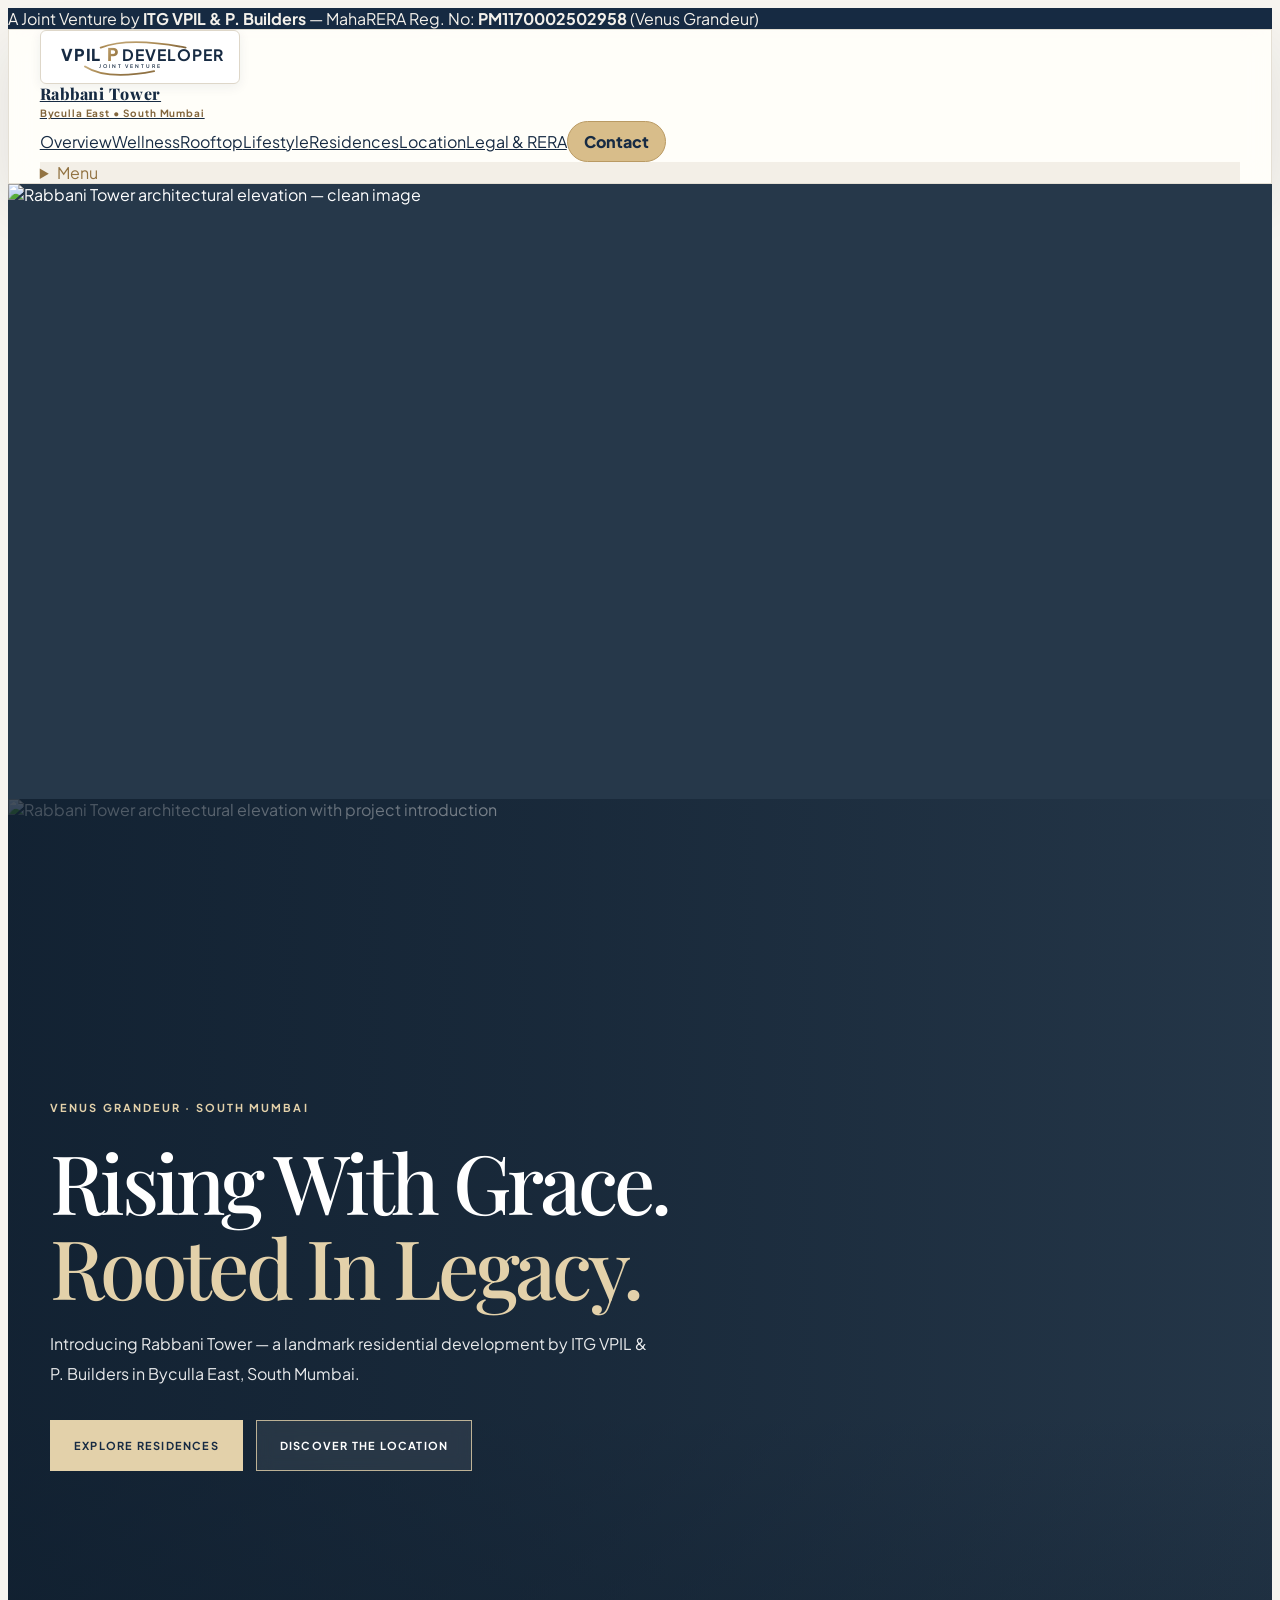
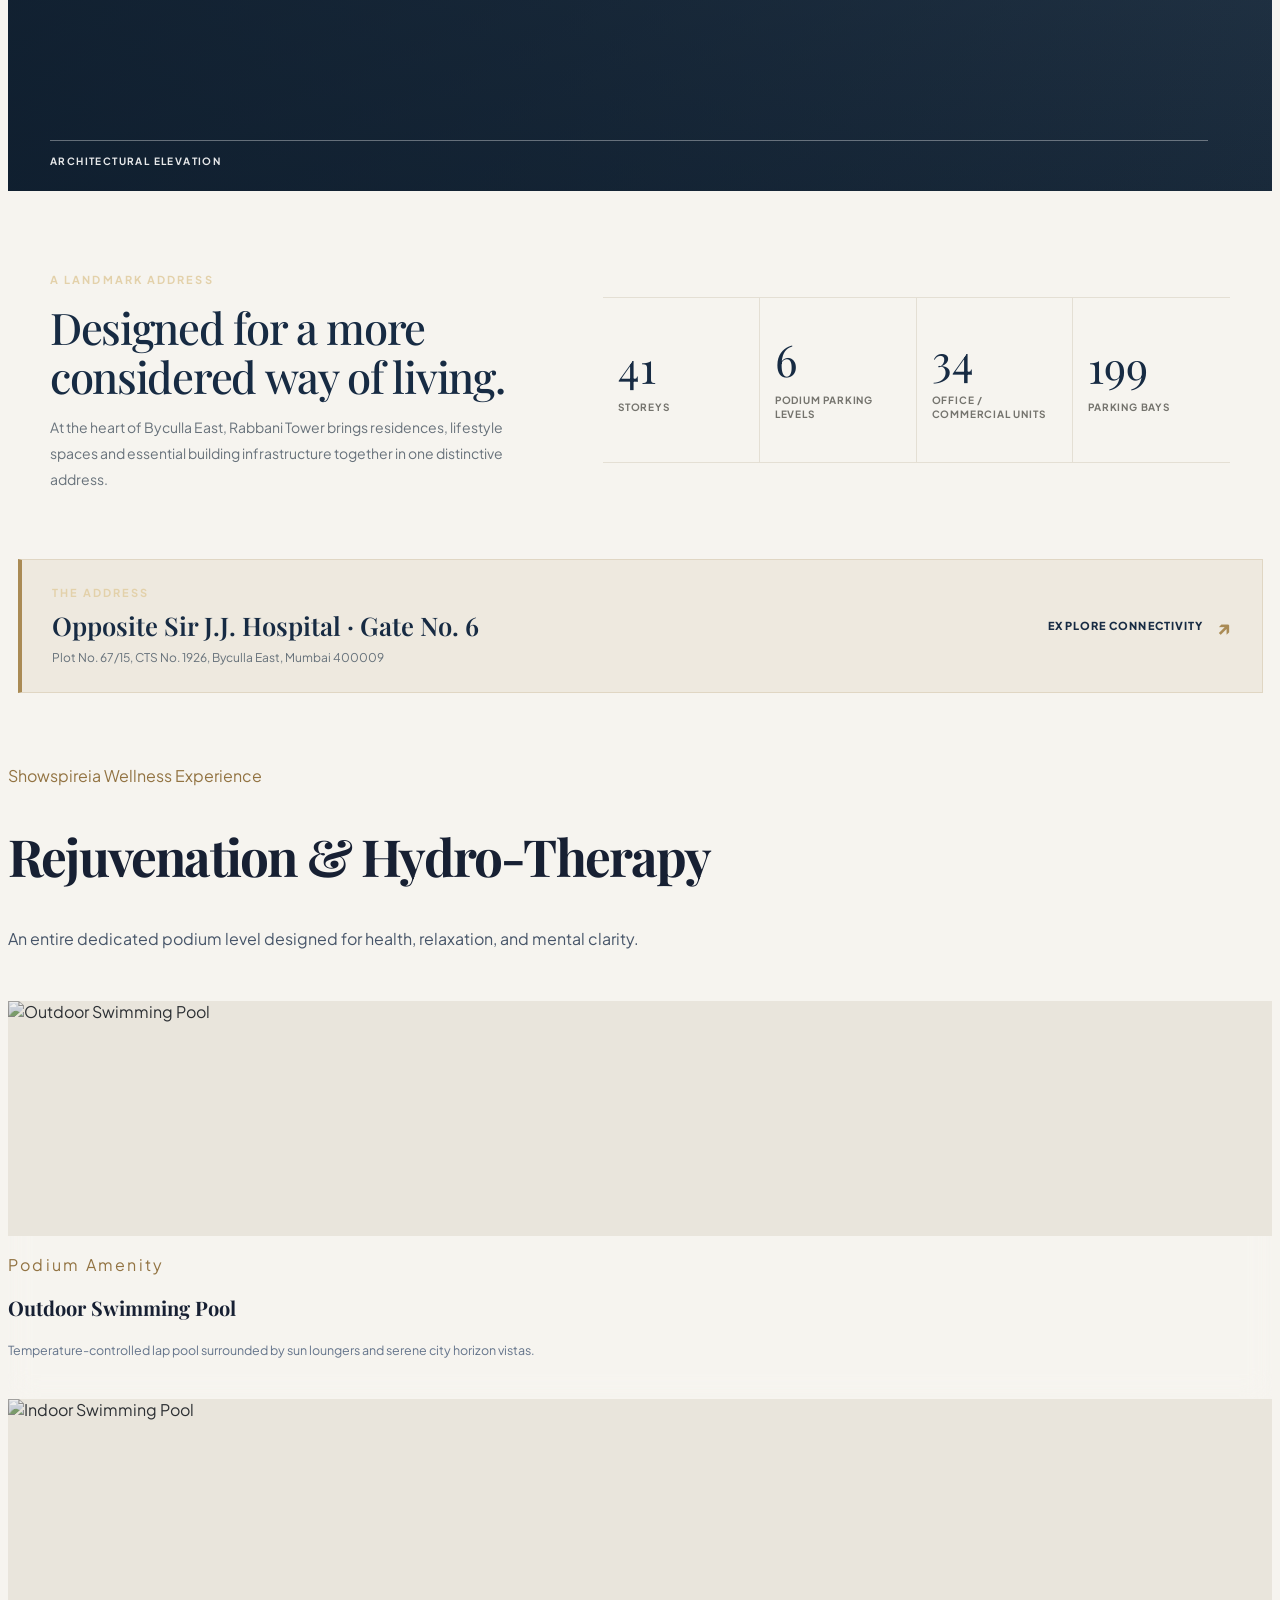
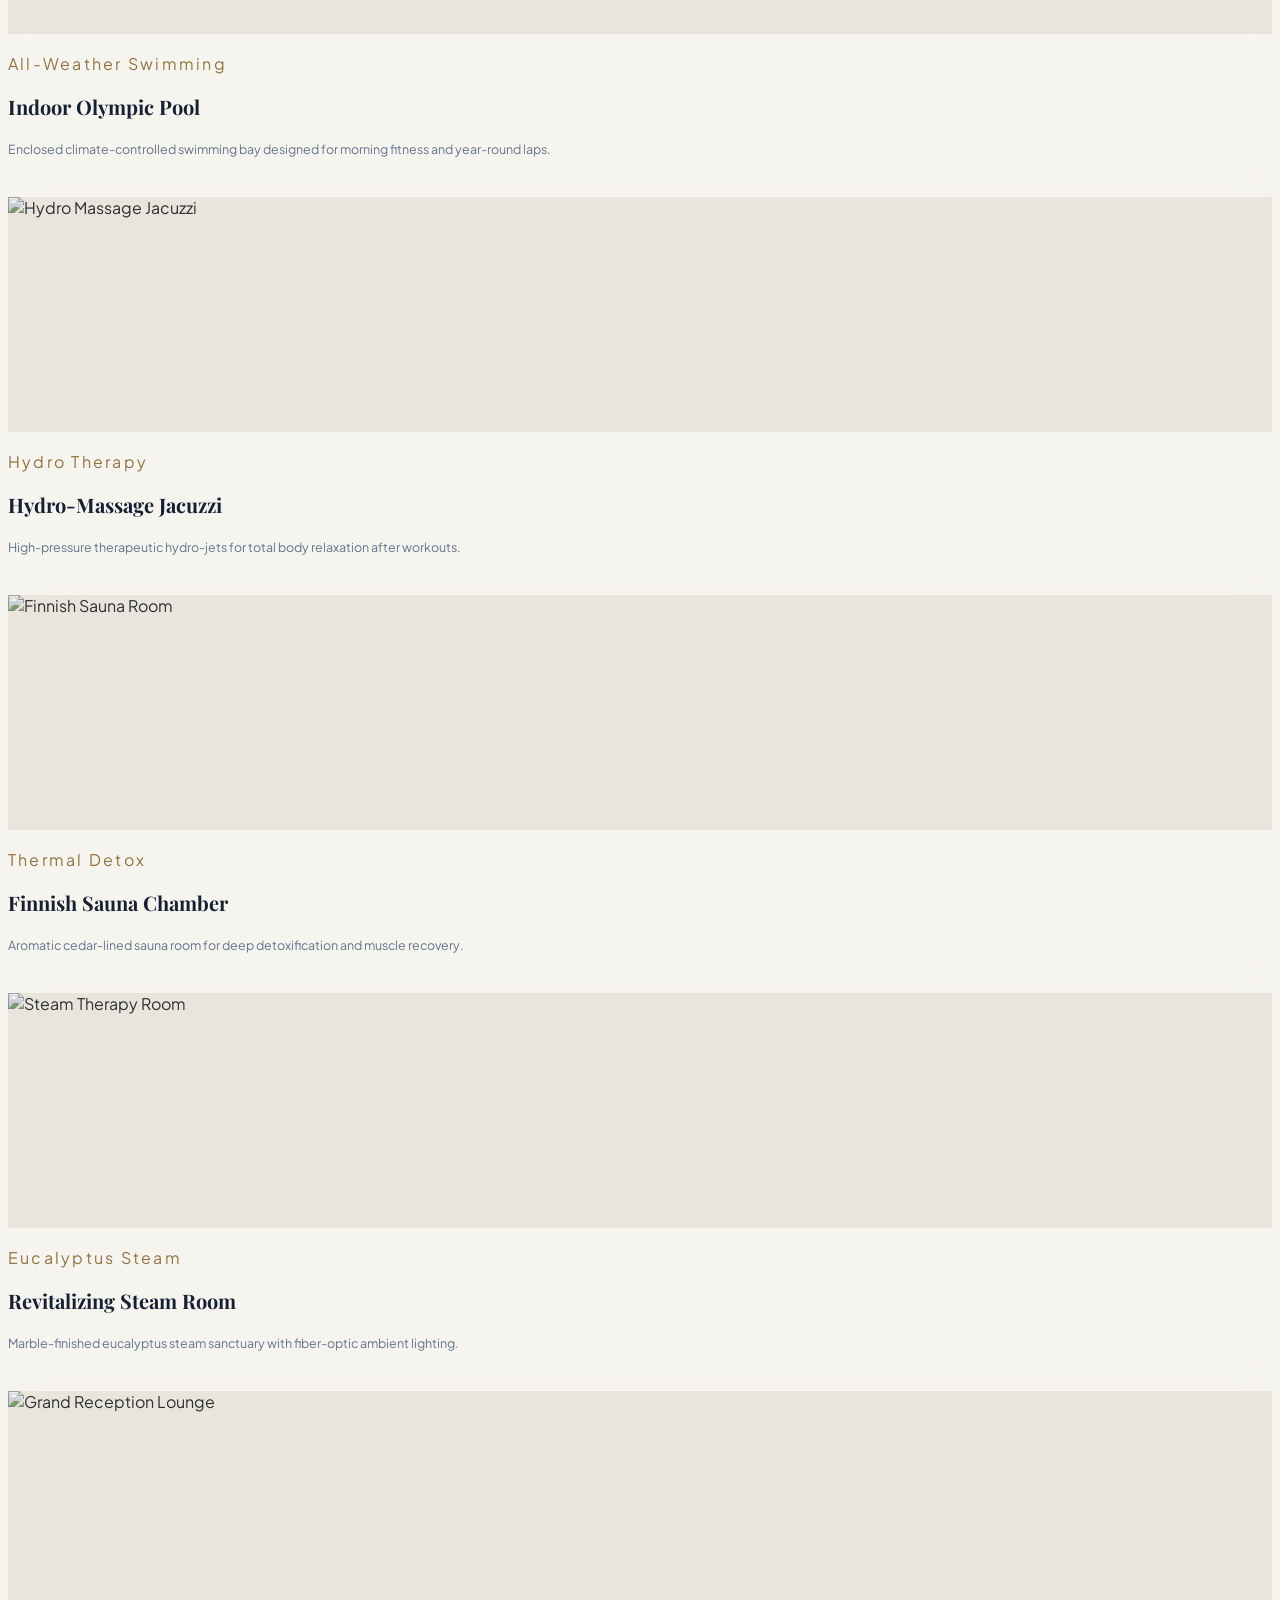
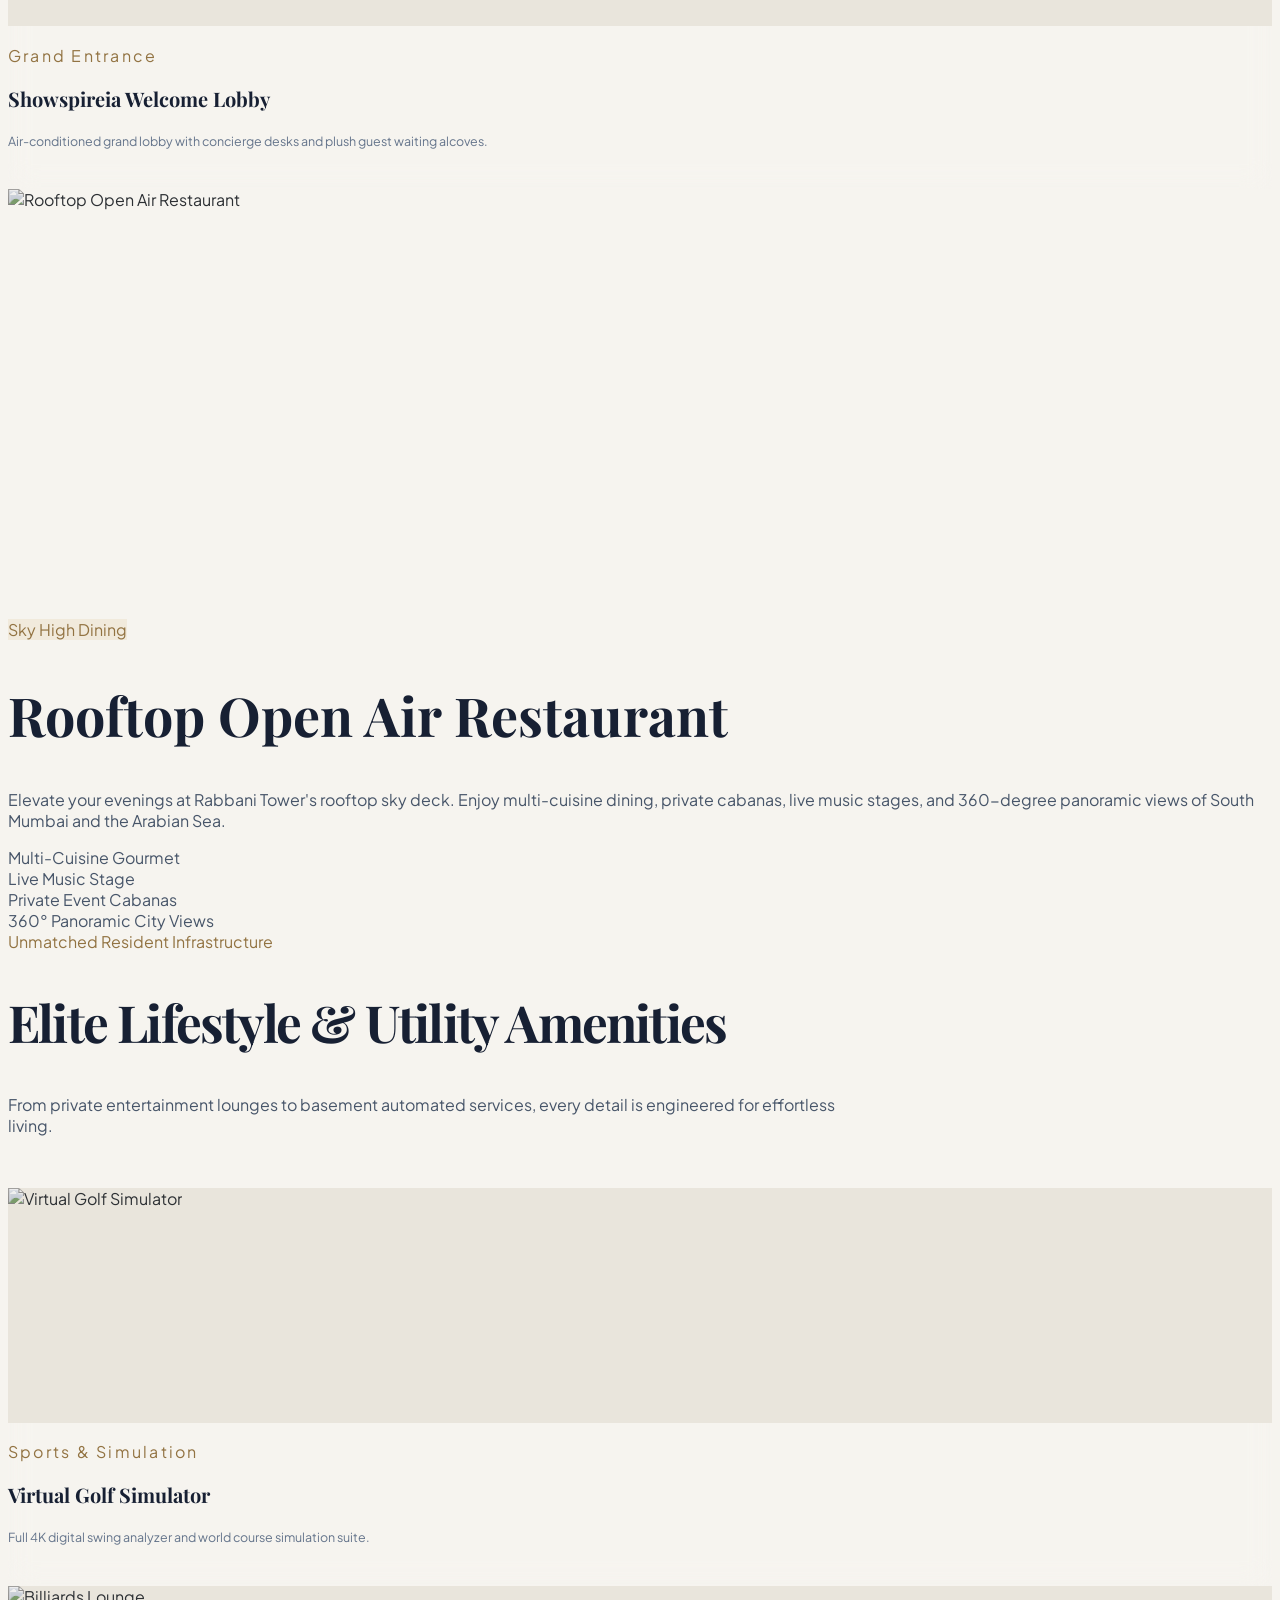
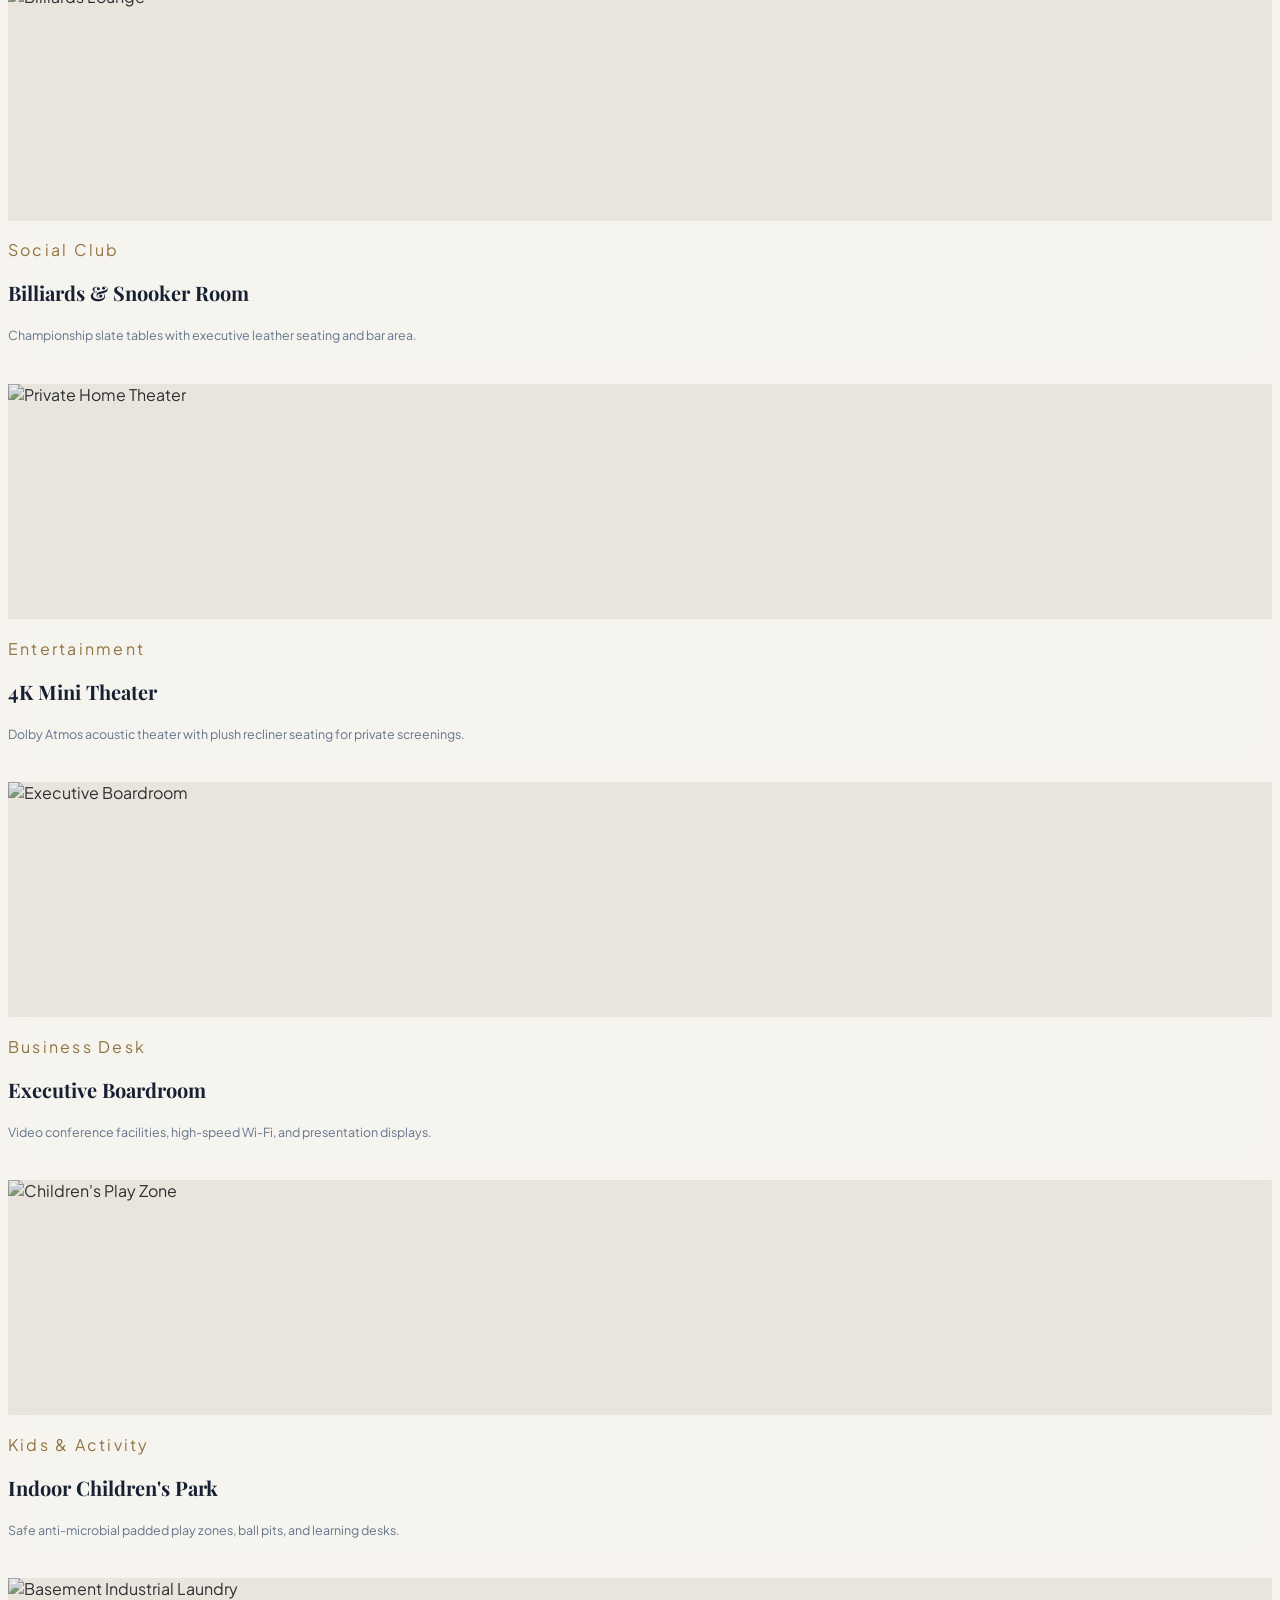
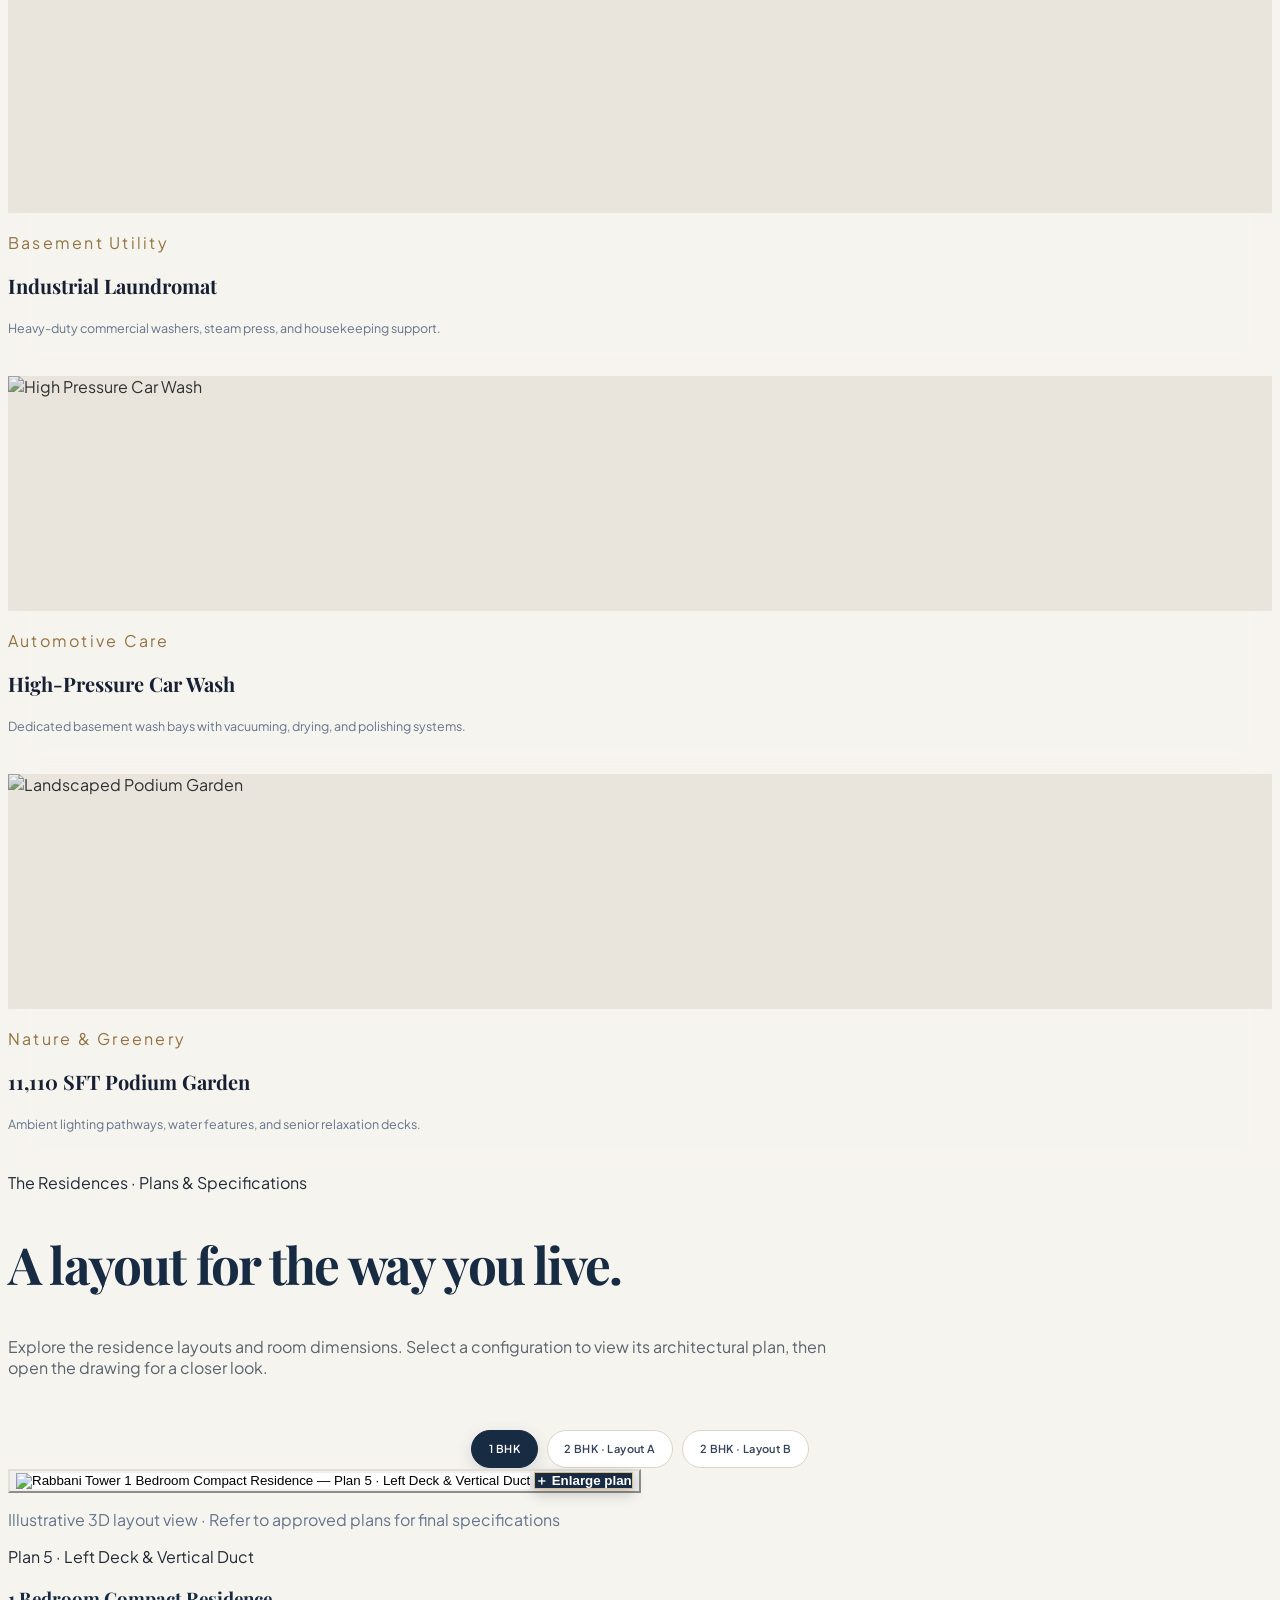
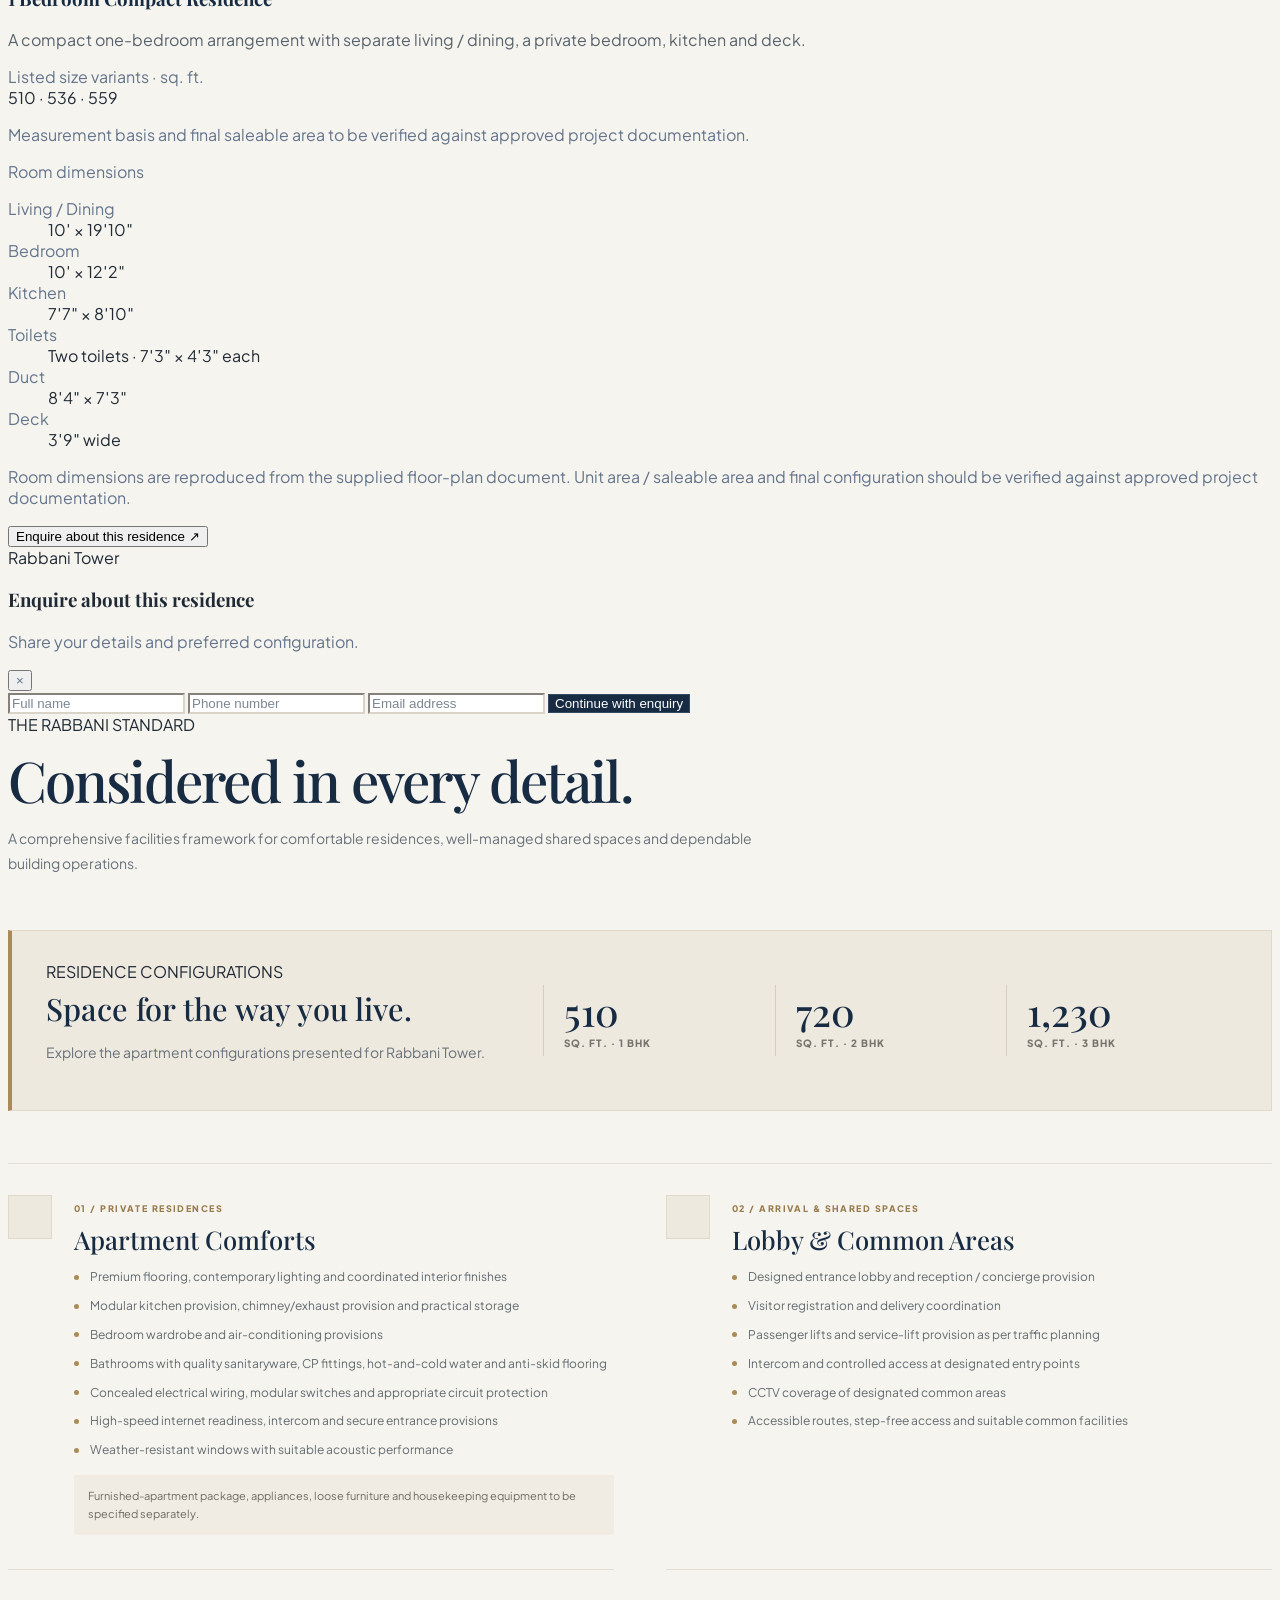
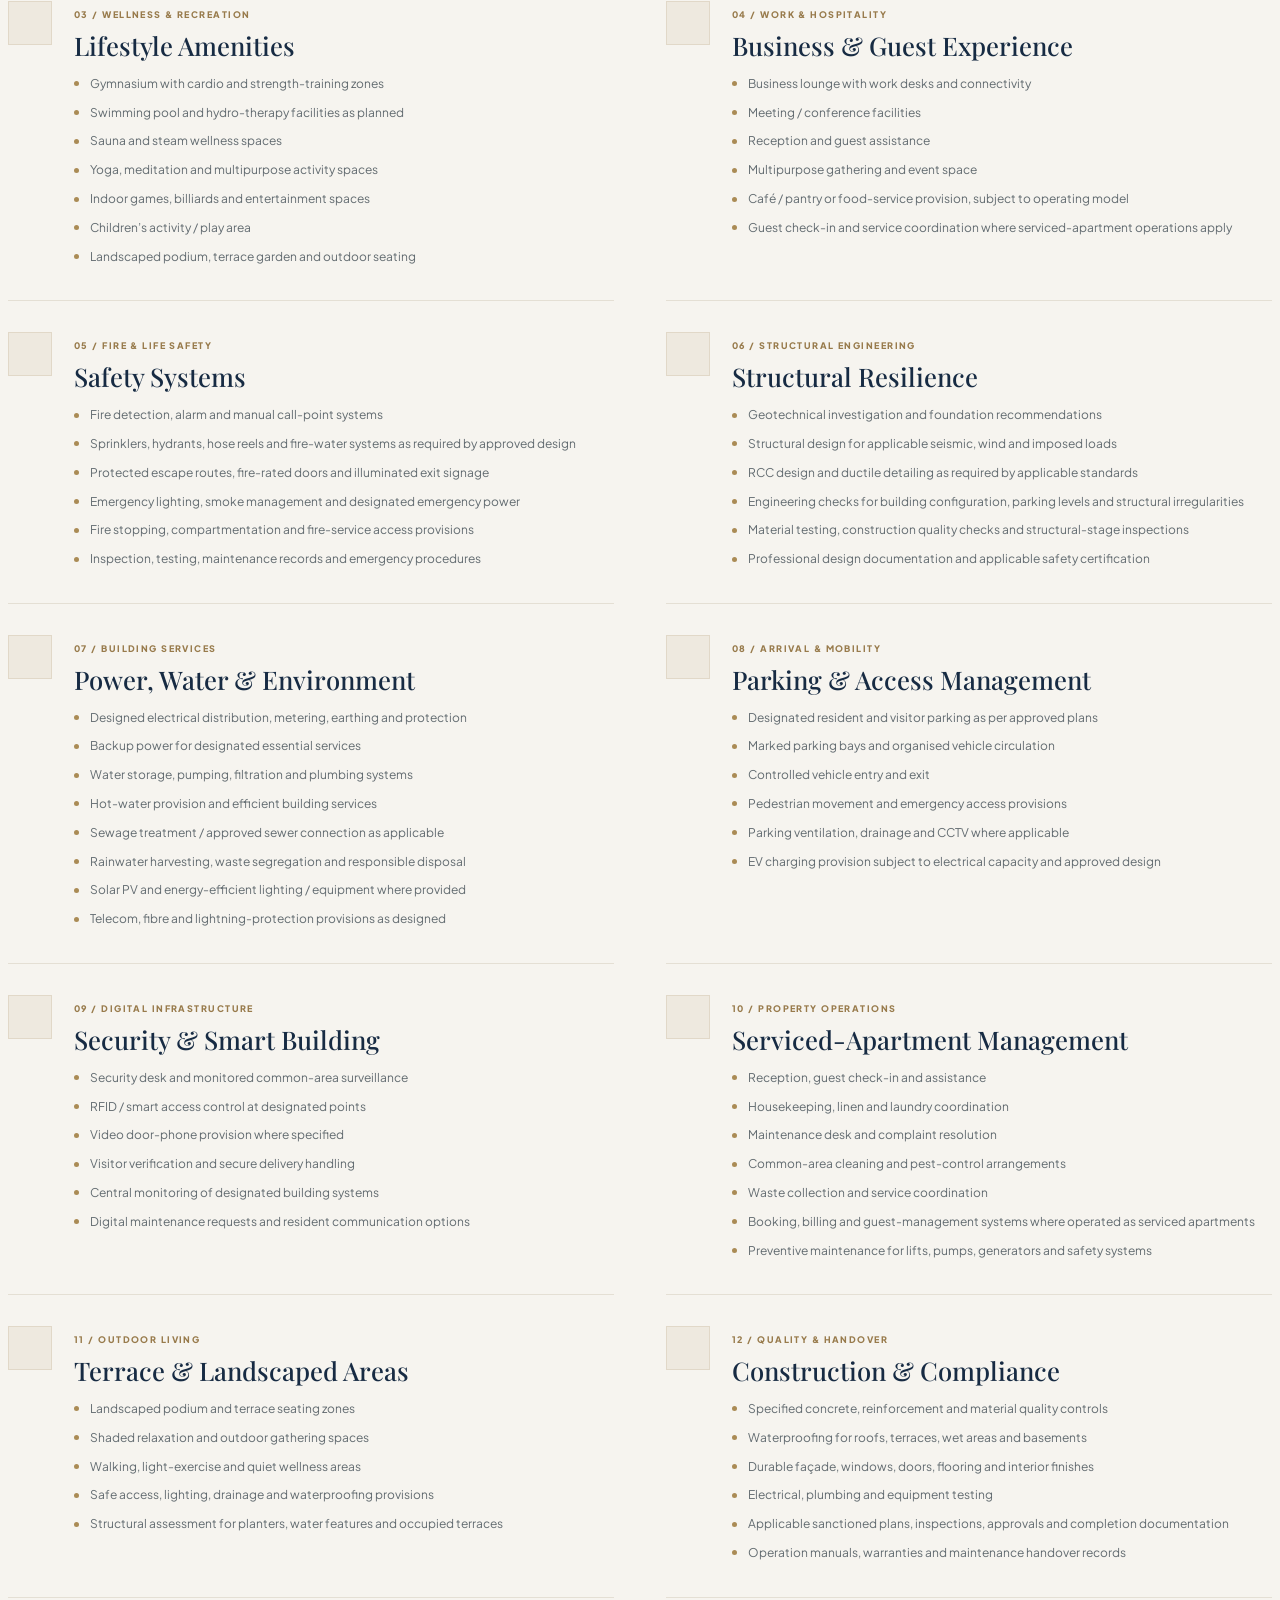
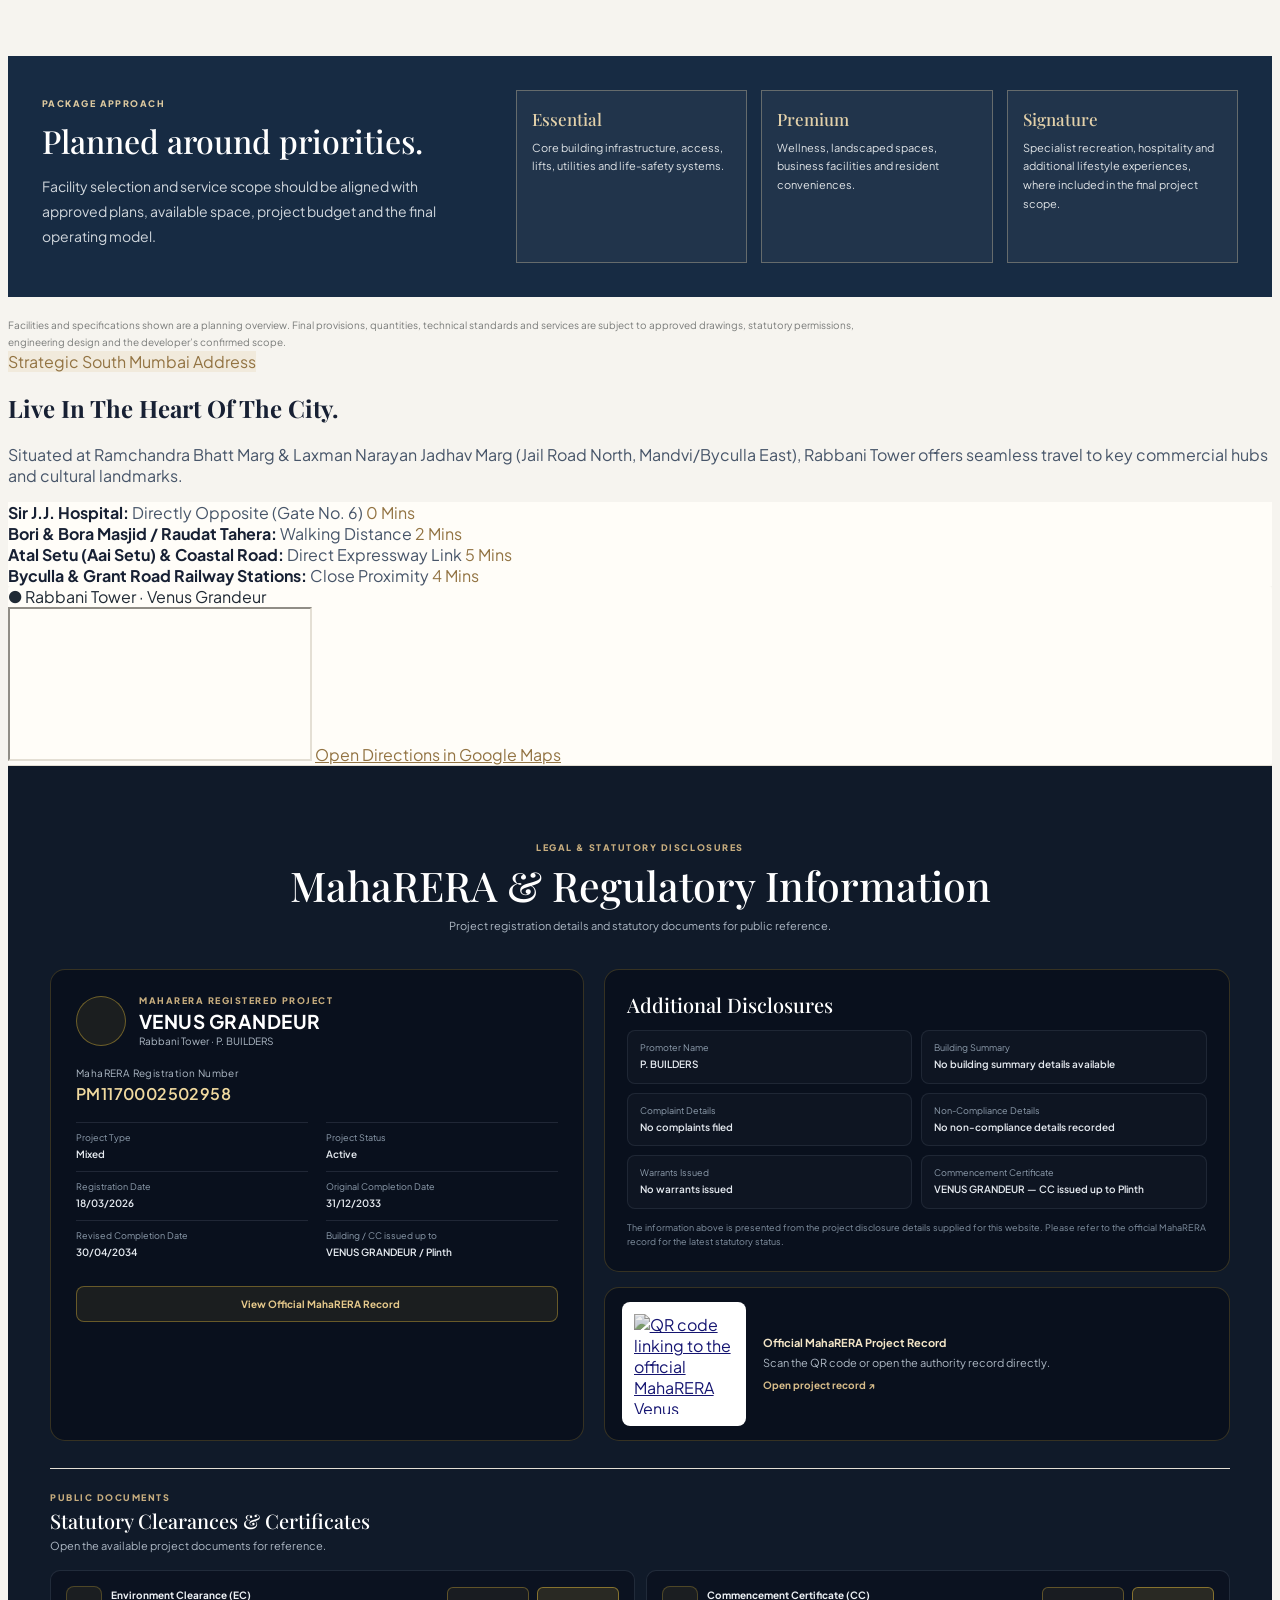
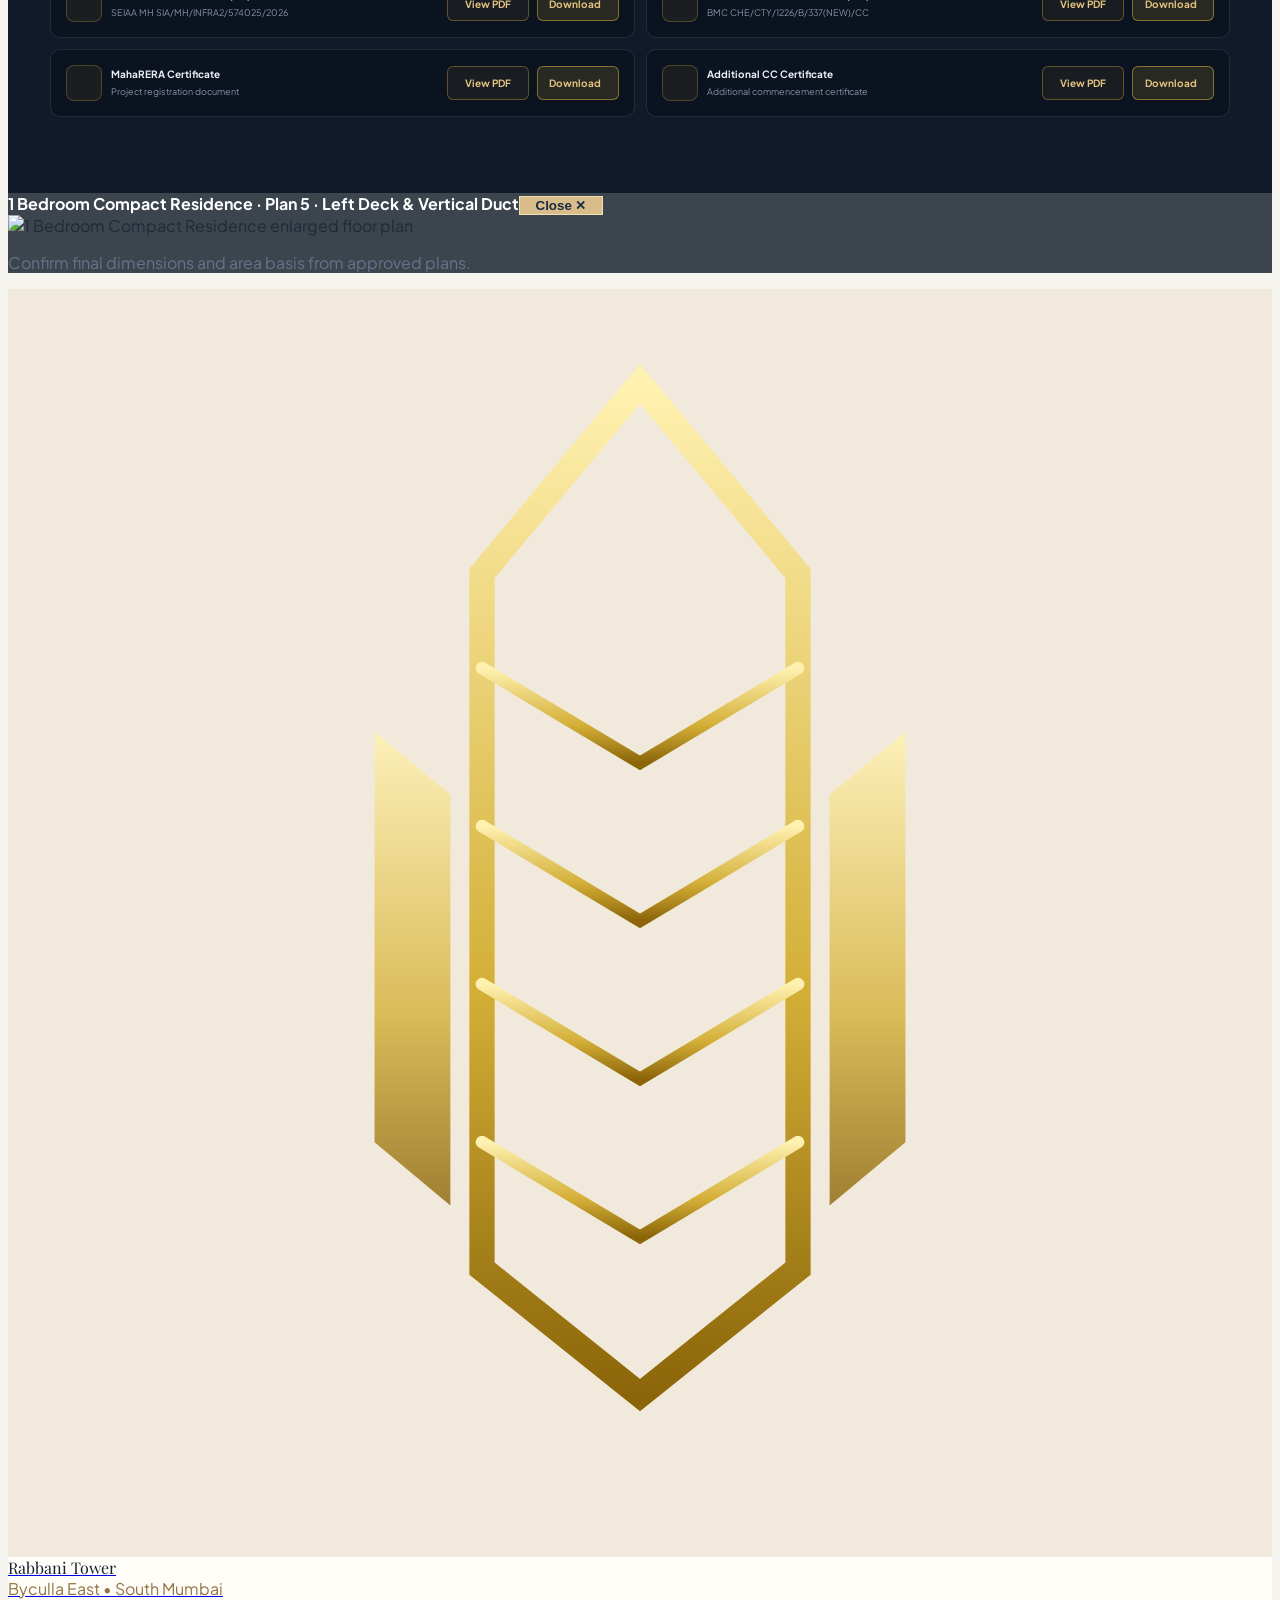
==== commit 157b3bb4: "Show licensed 41 storeys and limit public floor plans to three" ====
--- a/index.html
+++ b/index.html
@@ -142,8 +142,9 @@
       <p>At the heart of Byculla East, Rabbani Tower brings residences, lifestyle spaces and essential building infrastructure together in one distinctive address.</p>
     </div>
     <div class="rt-intro-facts">
+      <div><span class="rt-fact-number">41</span><span class="rt-fact-label">Storeys</span></div>
       <div><span class="rt-fact-number">6</span><span class="rt-fact-label">Podium Parking Levels</span></div>
-      <div><span class="rt-fact-number">34</span><span class="rt-fact-label">Commercial Units</span></div>
+      <div><span class="rt-fact-number">34</span><span class="rt-fact-label">Office / Commercial Units</span></div>
       <div><span class="rt-fact-number">199</span><span class="rt-fact-label">Parking Bays</span></div>
     </div>
   </div>
@@ -393,16 +394,13 @@
         <div class="mb-8">
           <div class="rt-plan-tabs-desktop" role="group" aria-label="Select residence configuration">
             <button id="btn-1bhk" type="button" onclick="switchFloorPlan('1bhk')" class="rt-plan-tab is-active">1 BHK</button>
-            <button id="btn-2bhk" type="button" onclick="switchFloorPlan('2bhk-a')" class="rt-plan-tab">2 BHK · A</button>
-            <button id="btn-2bhk-b" type="button" onclick="switchFloorPlan('2bhk-b')" class="rt-plan-tab">2 BHK · B</button>
-            <button id="btn-2bhk-c" type="button" onclick="switchFloorPlan('2bhk-c')" class="rt-plan-tab">2 BHK · C</button>
-            <button id="btn-4bhk" type="button" onclick="switchFloorPlan('4bhk')" class="rt-plan-tab">4 Bedroom</button>
-            <button id="btn-combined" type="button" onclick="switchFloorPlan('combined')" class="rt-plan-tab">Combined Flat 02</button>
+            <button id="btn-2bhk" type="button" onclick="switchFloorPlan('2bhk-a')" class="rt-plan-tab">2 BHK · Layout A</button>
+            <button id="btn-2bhk-b" type="button" onclick="switchFloorPlan('2bhk-b')" class="rt-plan-tab">2 BHK · Layout B</button>
           </div>
           <label class="rt-plan-mobile-select">
             <span>Choose a residence plan</span>
             <select id="floorplan-select" aria-label="Choose a residence plan" onchange="switchFloorPlan(this.value)">
-              <option value="1bhk">1 BHK · Plan 5</option><option value="2bhk-a">2 BHK · Layout A</option><option value="2bhk-b">2 BHK · Layout B</option><option value="2bhk-c">2 BHK · Layout C</option><option value="4bhk">4 Bedroom Grand</option><option value="combined">Combined Flat 02</option>
+              <option value="1bhk">1 BHK · Plan 5</option><option value="2bhk-a">2 BHK · Layout A</option><option value="2bhk-b">2 BHK · Layout B</option>
             </select>
           </label>
         </div>
@@ -1055,11 +1053,16 @@
         };
 
 
+        // Public display allow-list. All six floorPlanData records remain intact for future reactivation.
+        const visibleFloorPlanTypes = ['1bhk', '2bhk-a', '2bhk-b'];
+
         function renderMobileFloorPlans() {
           const gallery = document.getElementById('floorplan-mobile-gallery');
           if (!gallery) return;
           gallery.replaceChildren();
-          Object.entries(floorPlanData).forEach(([type, data], index) => {
+          visibleFloorPlanTypes.forEach((type, index) => {
+            const data = floorPlanData[type];
+            if (!data) return;
             const card = document.createElement('article');
             card.className = 'rt-mobile-plan-card';
 
@@ -1133,6 +1136,7 @@
         }
 
         function switchFloorPlan(type) {
+          if (!visibleFloorPlanTypes.includes(type)) return;
           const data = floorPlanData[type];
           if (!data) return;
           document.querySelectorAll('.rt-plan-tab').forEach(btn => btn.classList.remove('is-active'));
--- a/assets/css/rabbani-premium-light.css
+++ b/assets/css/rabbani-premium-light.css
@@ -1175,3 +1175,51 @@
     font-size:11px !important;
   }
 }
+
+
+/* Rabbani Tower approved static hero sequence: clean image, then text-led image. */
+#overview .rt-hero-visual { display:flex; flex-direction:column; gap:0; position:relative; }
+#overview .rt-hero-static-image { position:relative; display:block; width:100%; min-height:clamp(360px,58vw,720px); overflow:hidden; background:#26384a; }
+#overview .rt-hero-static-image > img { position:absolute; inset:0; display:block; width:100%; height:100%; object-fit:cover; object-position:center 35%; filter:saturate(.68) contrast(1.02) brightness(.88); }
+#overview .rt-hero-static-clean { min-height:clamp(300px,48vw,620px); }
+#overview .rt-hero-static-clean > img { filter:none; }
+#overview .rt-hero-static-feature { min-height:clamp(420px,58vw,720px); }
+#overview .rt-hero-static-feature .rt-hero-shade,
+#overview .rt-hero-static-feature .rt-hero-copy,
+#overview .rt-hero-static-feature .rt-hero-caption { position:relative; z-index:2; }
+#overview .rt-hero-static-feature .rt-hero-shade { position:absolute; inset:0; z-index:1; }
+#overview .rt-hero-static-feature .rt-hero-caption { position:absolute; right:clamp(20px,5vw,64px); bottom:24px; }
+@media(max-width:640px) {
+  #overview .rt-hero-static-clean { min-height:300px; }
+  #overview .rt-hero-static-feature { min-height:440px; }
+}
+
+/* Mobile residence gallery. Desktop selector and detail panel remain unchanged. */
+#floorplans .rt-floorplan-mobile-gallery { display:none; }
+@media(max-width:639px) {
+  #floorplans .rt-plan-tabs-desktop,
+  #floorplans .rt-plan-mobile-select,
+  #floorplans .rt-floorplan-desktop-panel { display:none !important; }
+  #floorplans .rt-floorplan-mobile-gallery { display:grid; grid-template-columns:minmax(0,1fr); gap:18px; }
+  #floorplans .rt-mobile-plan-card { min-width:0; overflow:hidden; border:1px solid #e7dfd1; border-radius:16px; background:#fff; box-shadow:0 12px 32px rgba(30,41,59,.07); }
+  #floorplans .rt-mobile-plan-heading { padding:18px 18px 12px; }
+  #floorplans .rt-mobile-plan-heading h3 { margin:0; color:#172b43; font:600 23px/1.2 'Playfair Display',Georgia,serif; }
+  #floorplans .rt-mobile-plan-heading p { margin:6px 0 0; color:#8a6b3d; font-size:10px; font-weight:700; line-height:1.5; letter-spacing:.06em; text-transform:uppercase; }
+  #floorplans .rt-mobile-plan-image-button { display:flex; align-items:center; justify-content:center; width:100%; min-height:260px; padding:12px; border:0; border-top:1px solid #eee8de; border-bottom:1px solid #eee8de; background:#f0ede6; cursor:zoom-in; }
+  #floorplans .rt-mobile-plan-image-button img { display:block; width:100%; max-height:460px; object-fit:contain; }
+  #floorplans .rt-mobile-plan-details { padding:17px 18px 19px; }
+  #floorplans .rt-mobile-plan-label { display:block; margin:0 0 6px; color:#7c8794; font-size:9px; font-weight:800; letter-spacing:.16em; text-transform:uppercase; }
+  #floorplans .rt-mobile-plan-area { margin:0 0 12px; color:#9a7944; font-size:21px; font-weight:700; letter-spacing:.02em; }
+  #floorplans .rt-mobile-plan-description { margin:0 0 18px; color:#526174; font-size:12px; line-height:1.7; }
+  #floorplans .rt-mobile-plan-dimensions { display:grid; gap:0; margin:0 0 16px; }
+  #floorplans .rt-mobile-plan-dimensions > div { display:flex; justify-content:space-between; align-items:flex-start; gap:12px; padding:9px 0; border-bottom:1px solid #eee8de; font-size:11px; line-height:1.5; }
+  #floorplans .rt-mobile-plan-dimensions dt { color:#64748b; flex:0 0 38%; }
+  #floorplans .rt-mobile-plan-dimensions dd { margin:0; color:#24364b; font-weight:600; text-align:right; }
+  #floorplans .rt-mobile-plan-note { margin:0; color:#7b8794; font-size:10px; line-height:1.6; }
+  #floorplans .rt-mobile-plan-enquiry { display:inline-flex; align-items:center; min-height:42px; margin-top:15px; padding:0 14px; border:1px solid #cbb58e; border-radius:8px; background:#172b43; color:#fff; font-size:10px; font-weight:800; letter-spacing:.07em; text-transform:uppercase; }
+}
+@media(max-width:360px) {
+  #floorplans .rt-mobile-plan-heading h3 { font-size:21px; }
+  #floorplans .rt-mobile-plan-image-button { min-height:220px; }
+  #floorplans .rt-mobile-plan-dimensions > div { font-size:10px; }
+}
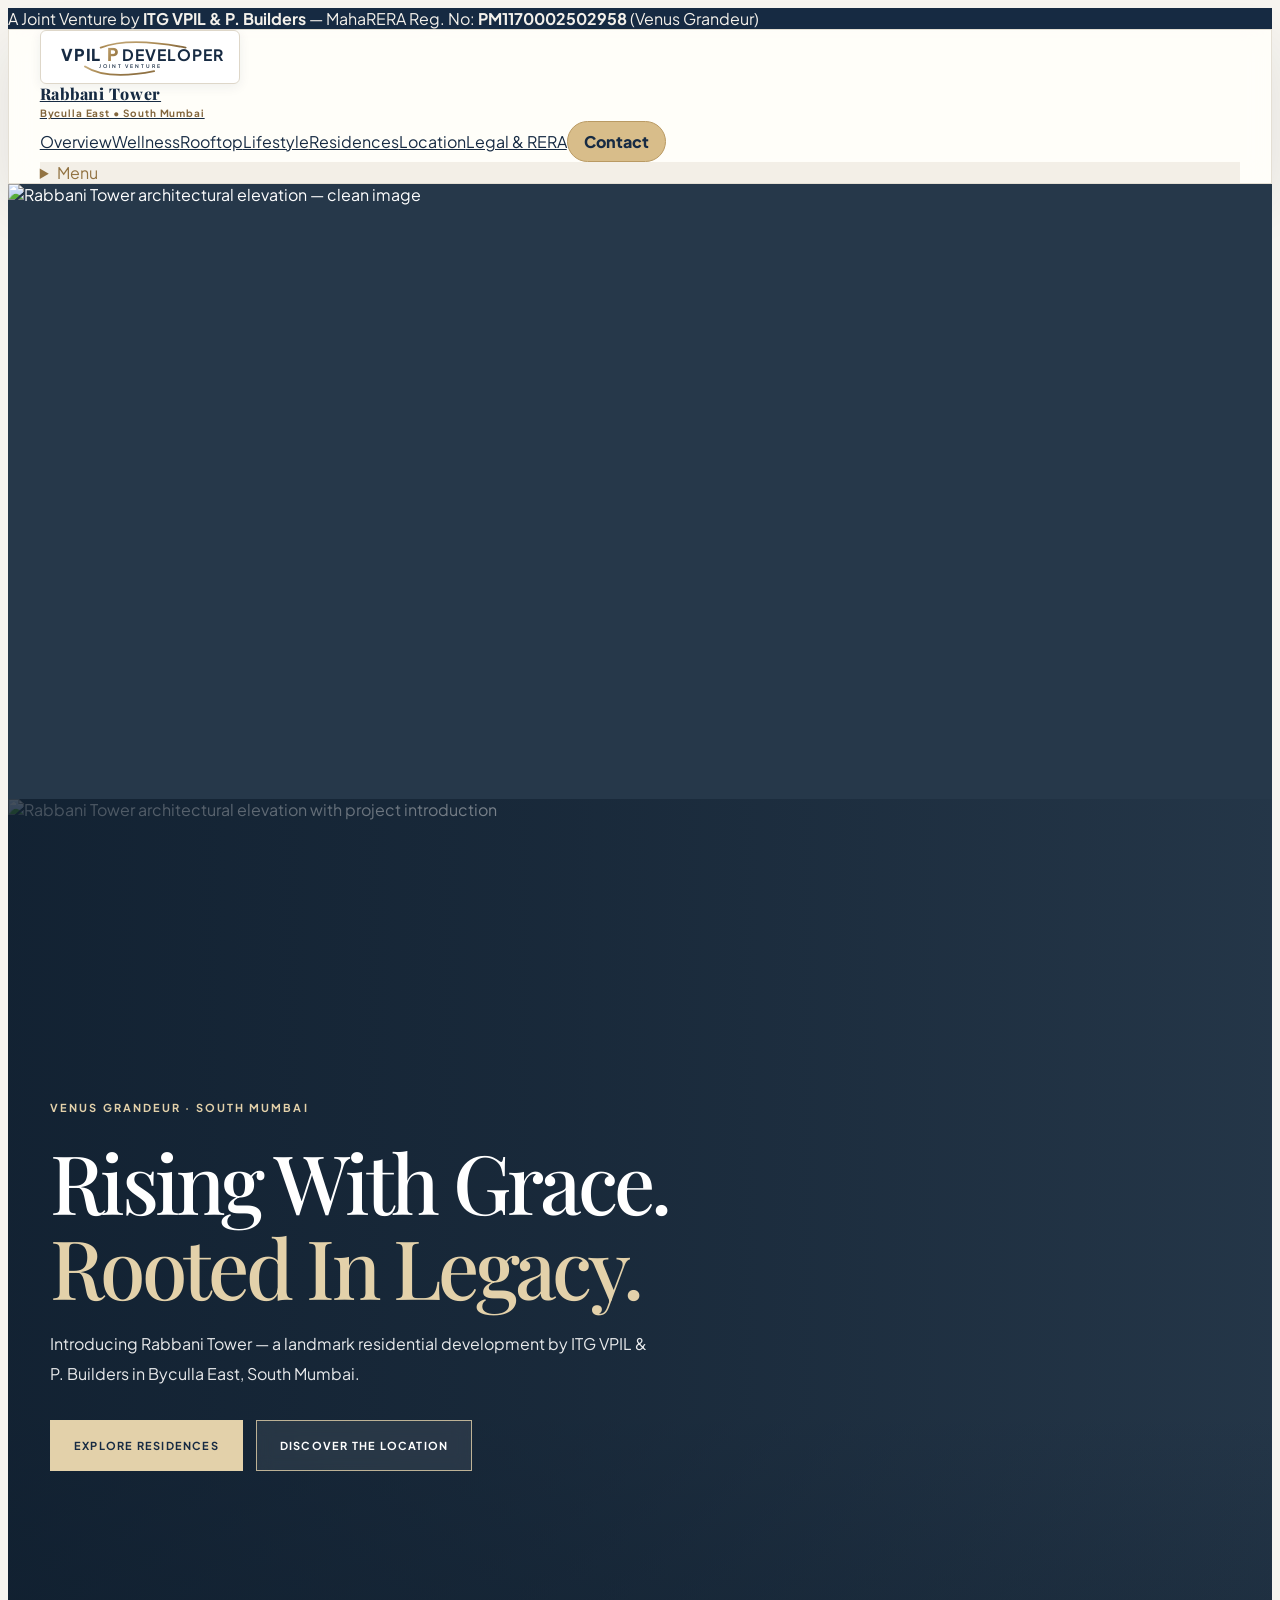
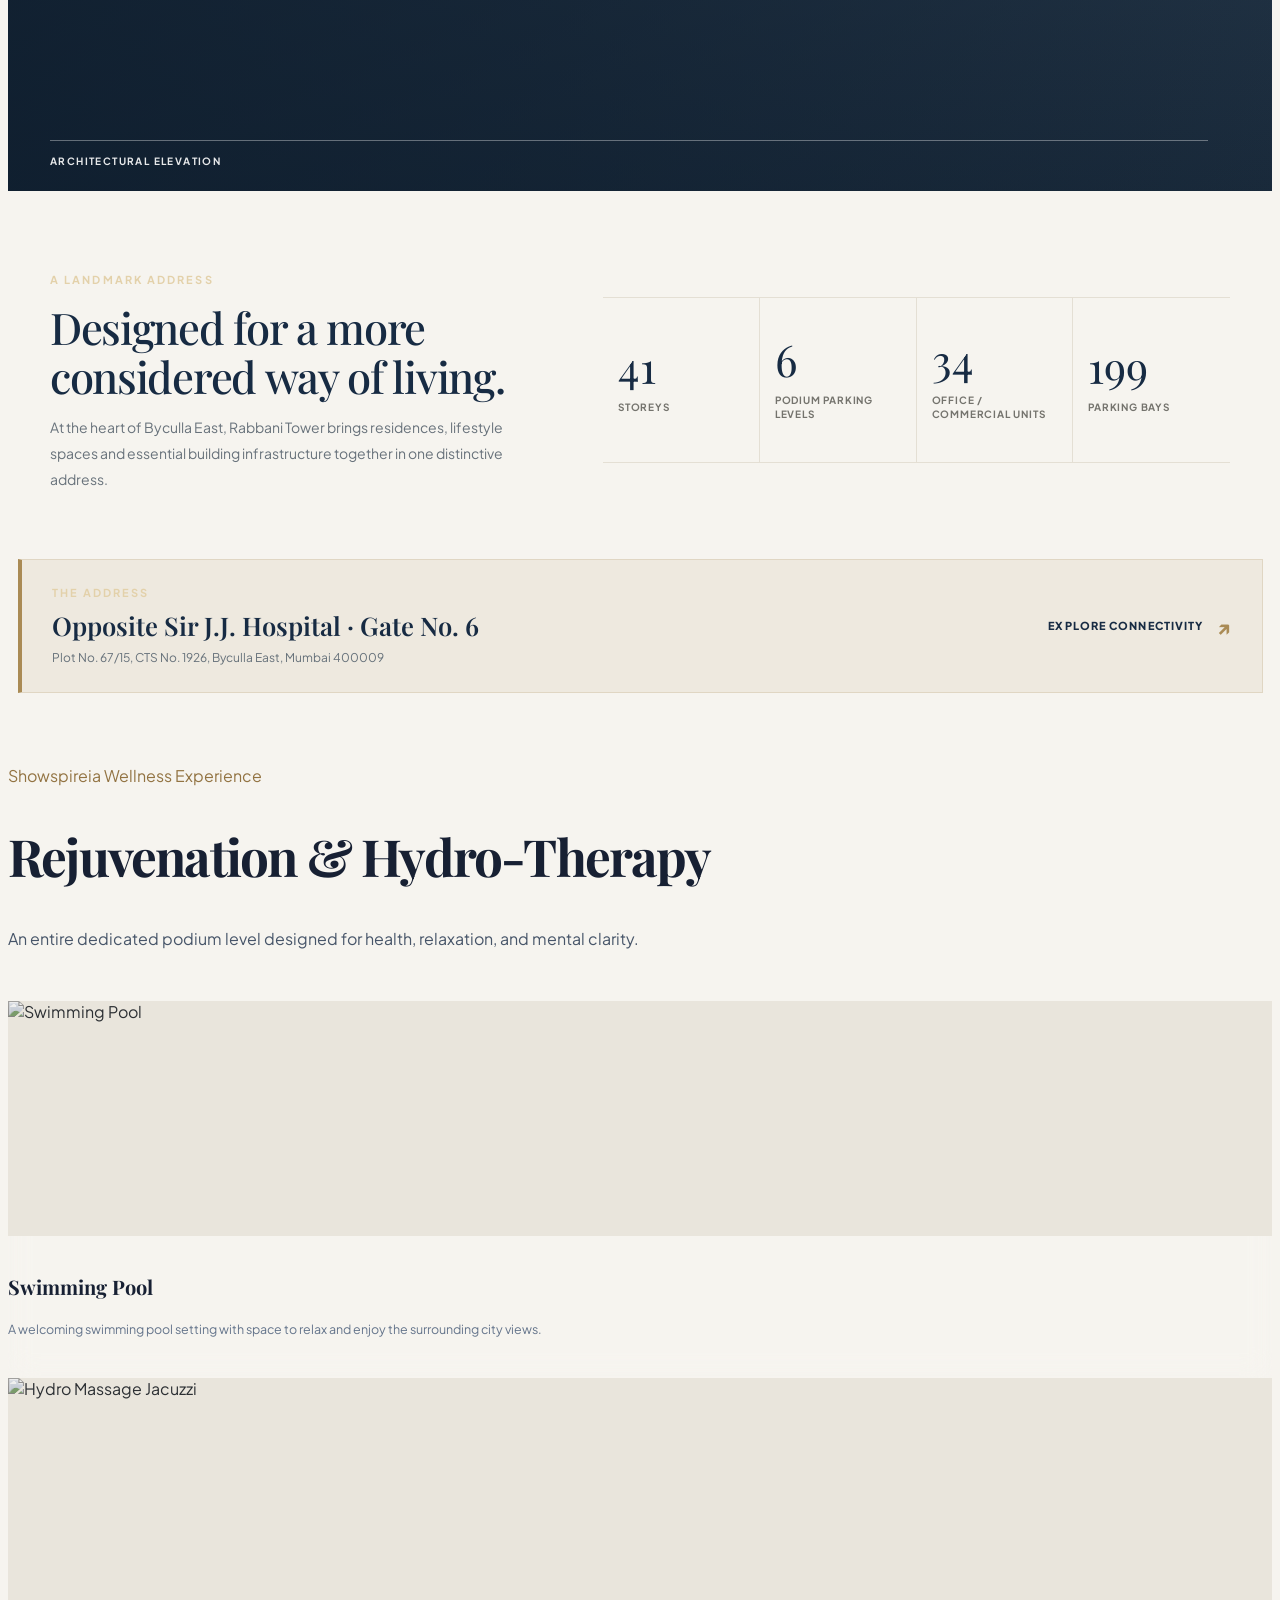
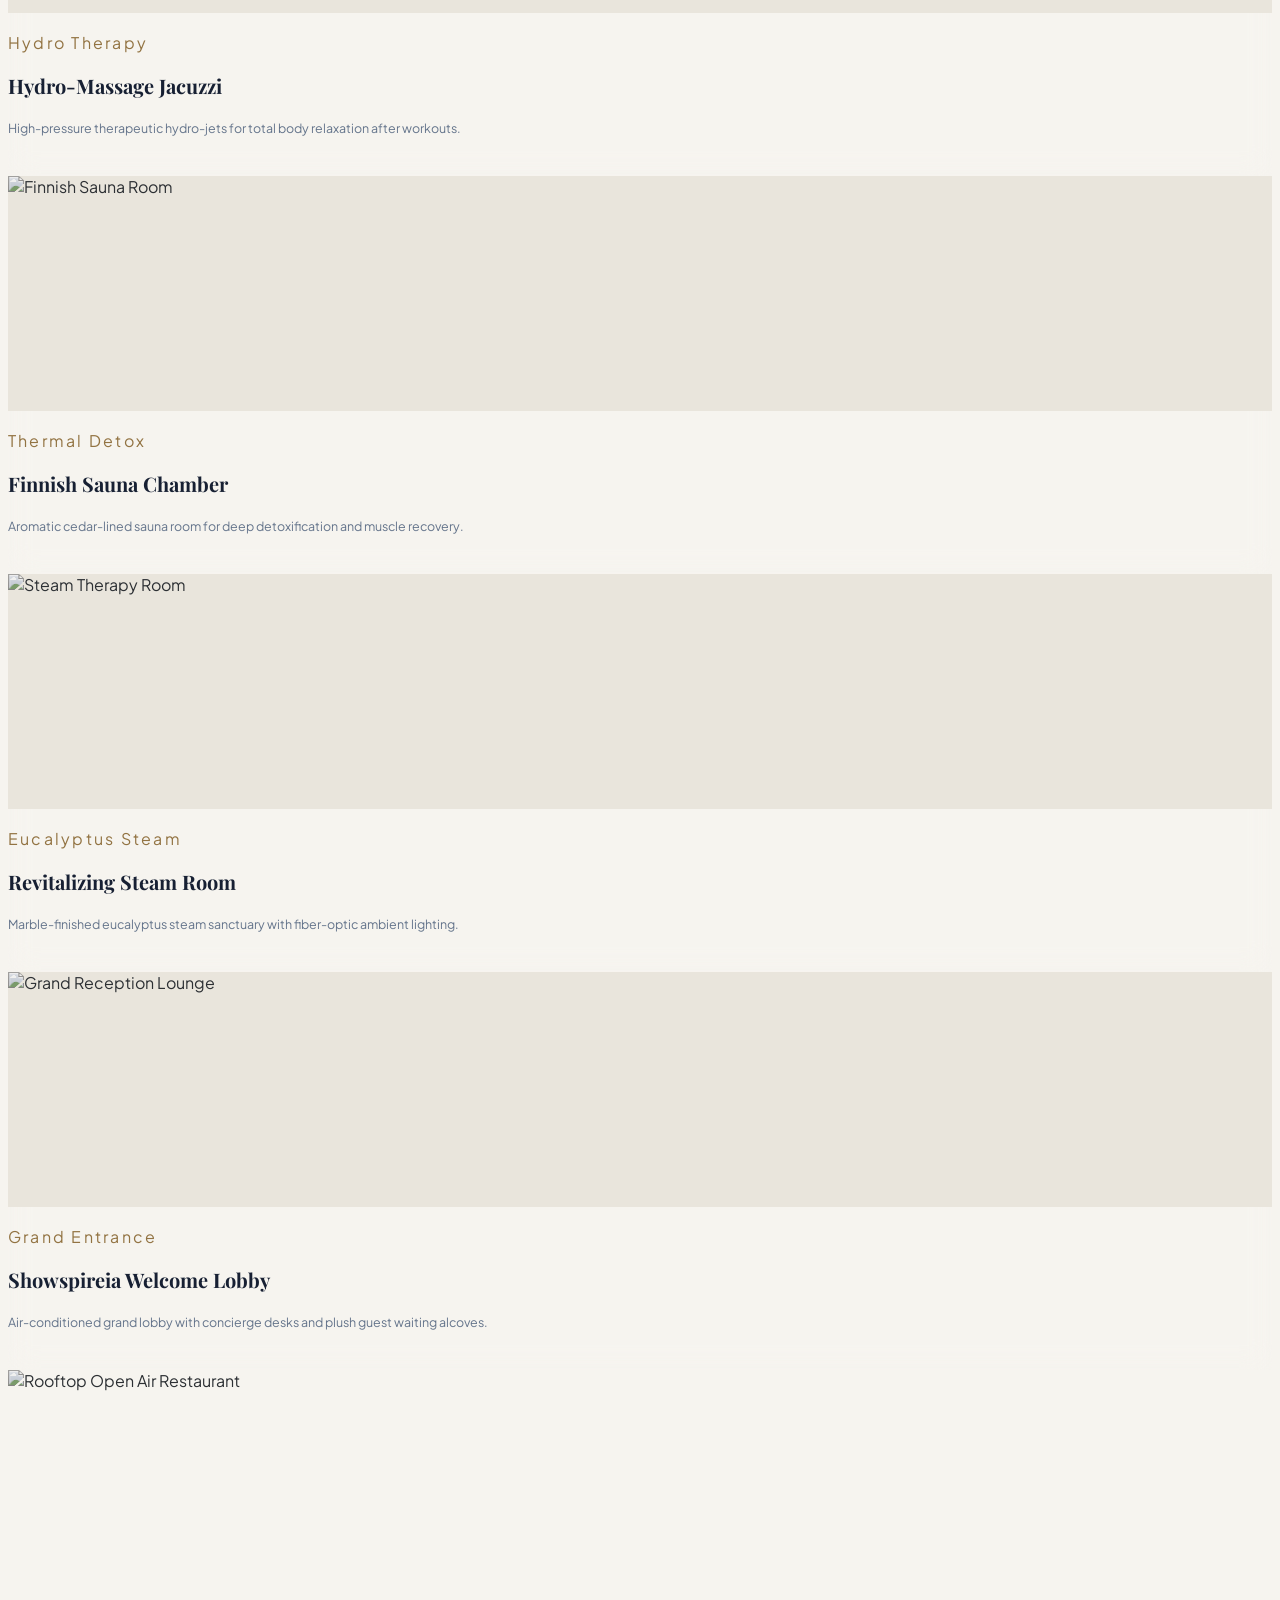
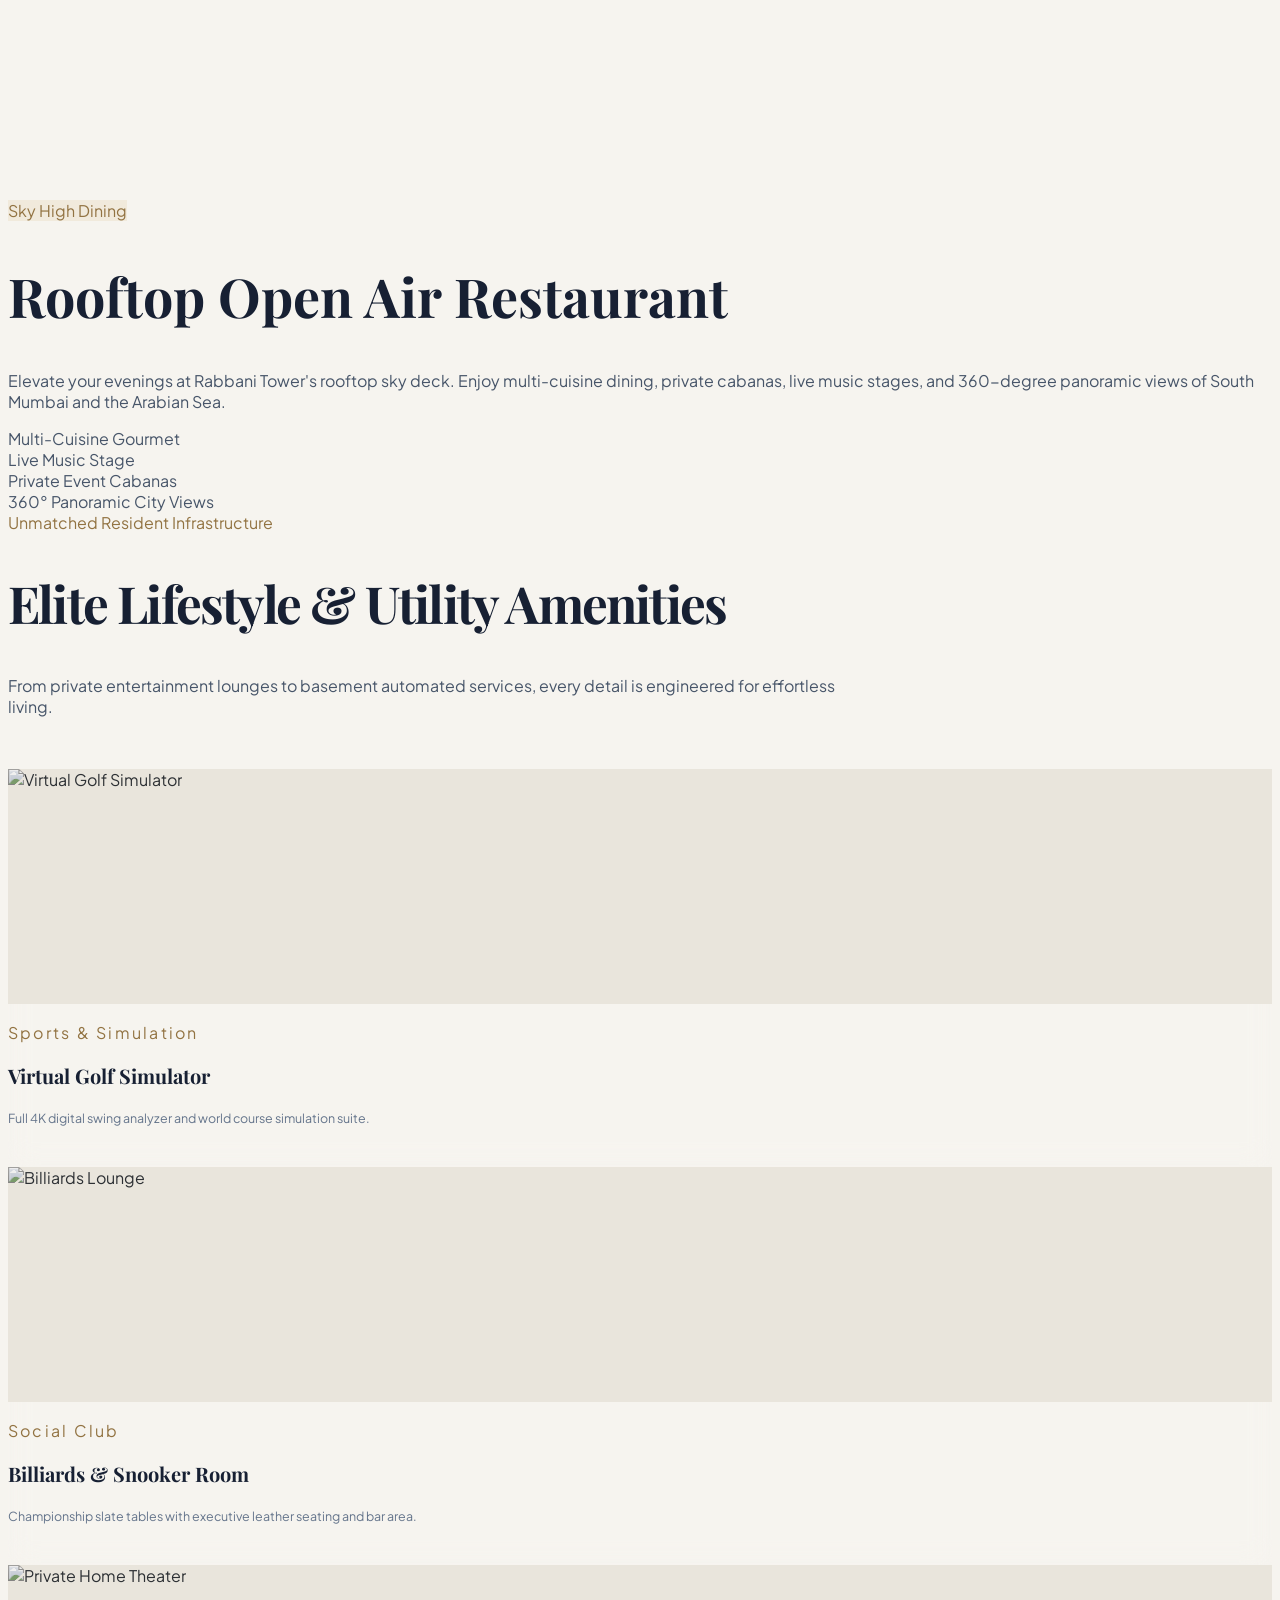
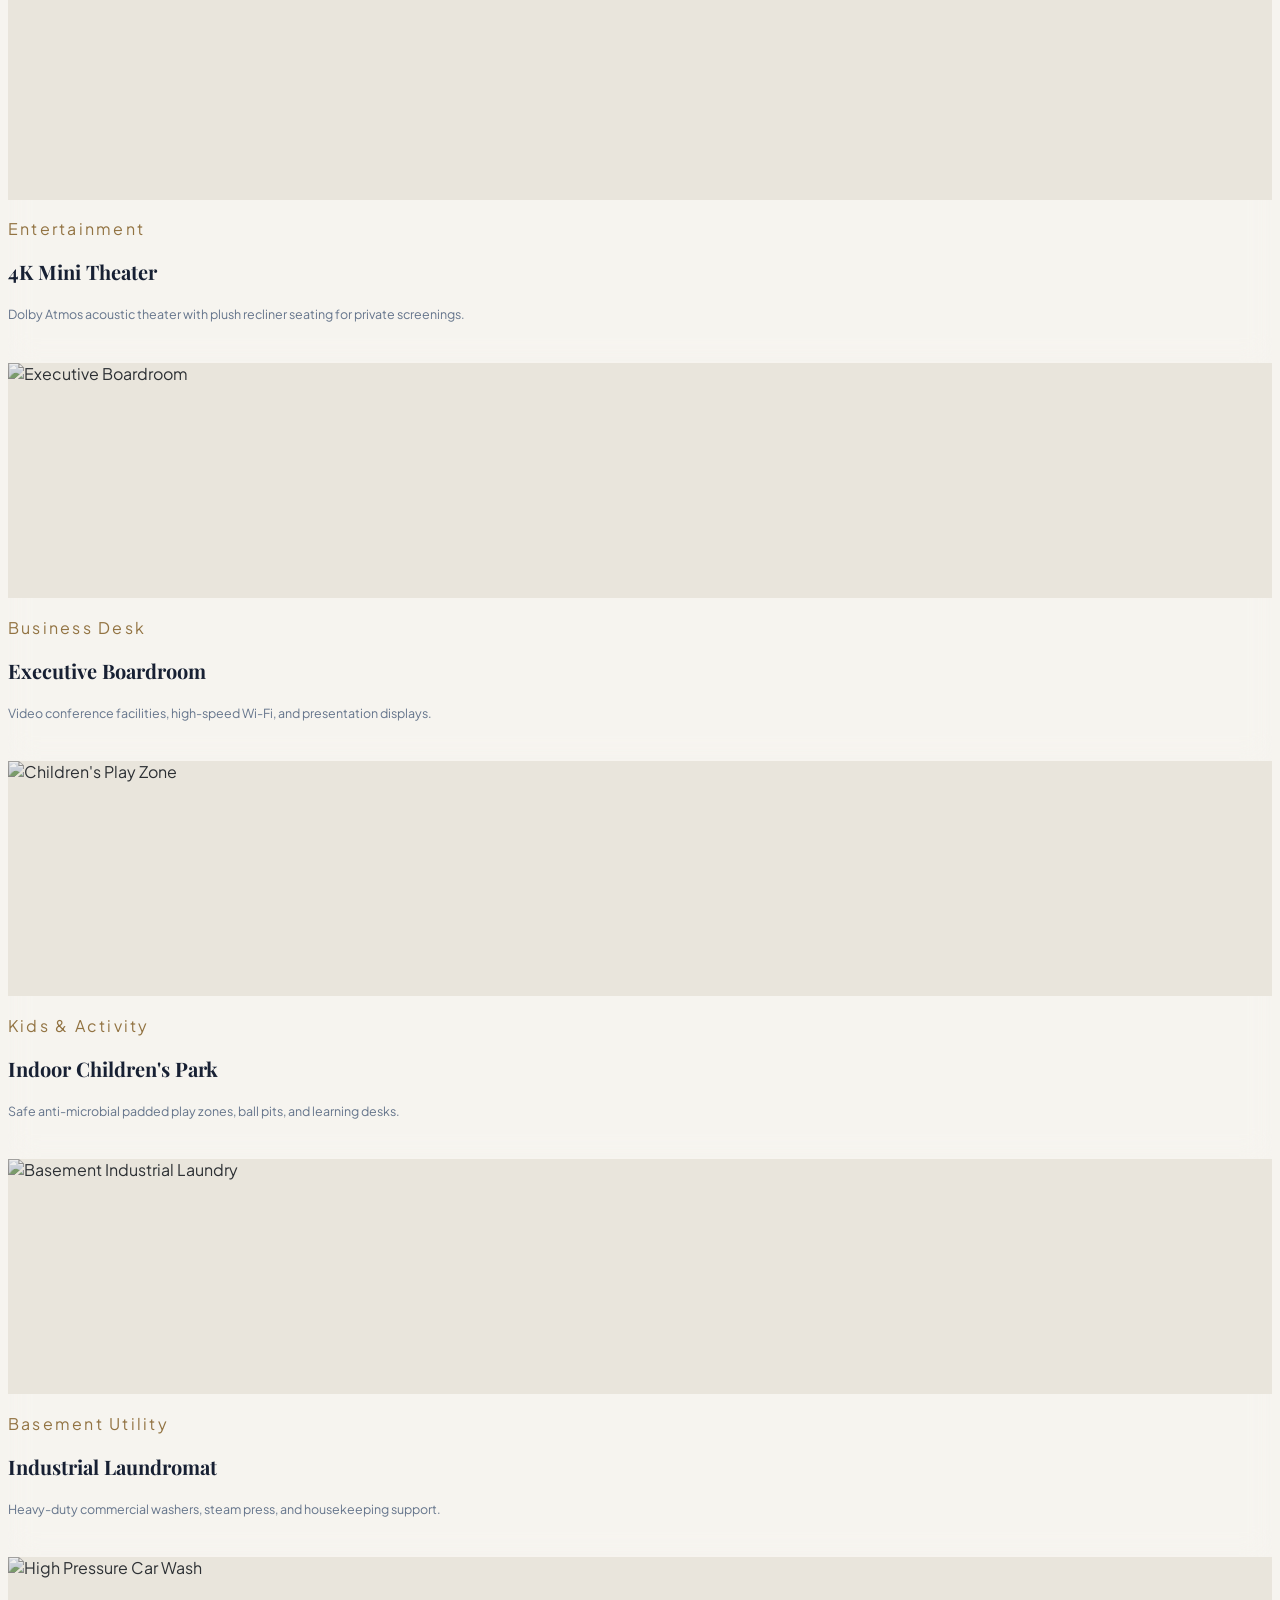
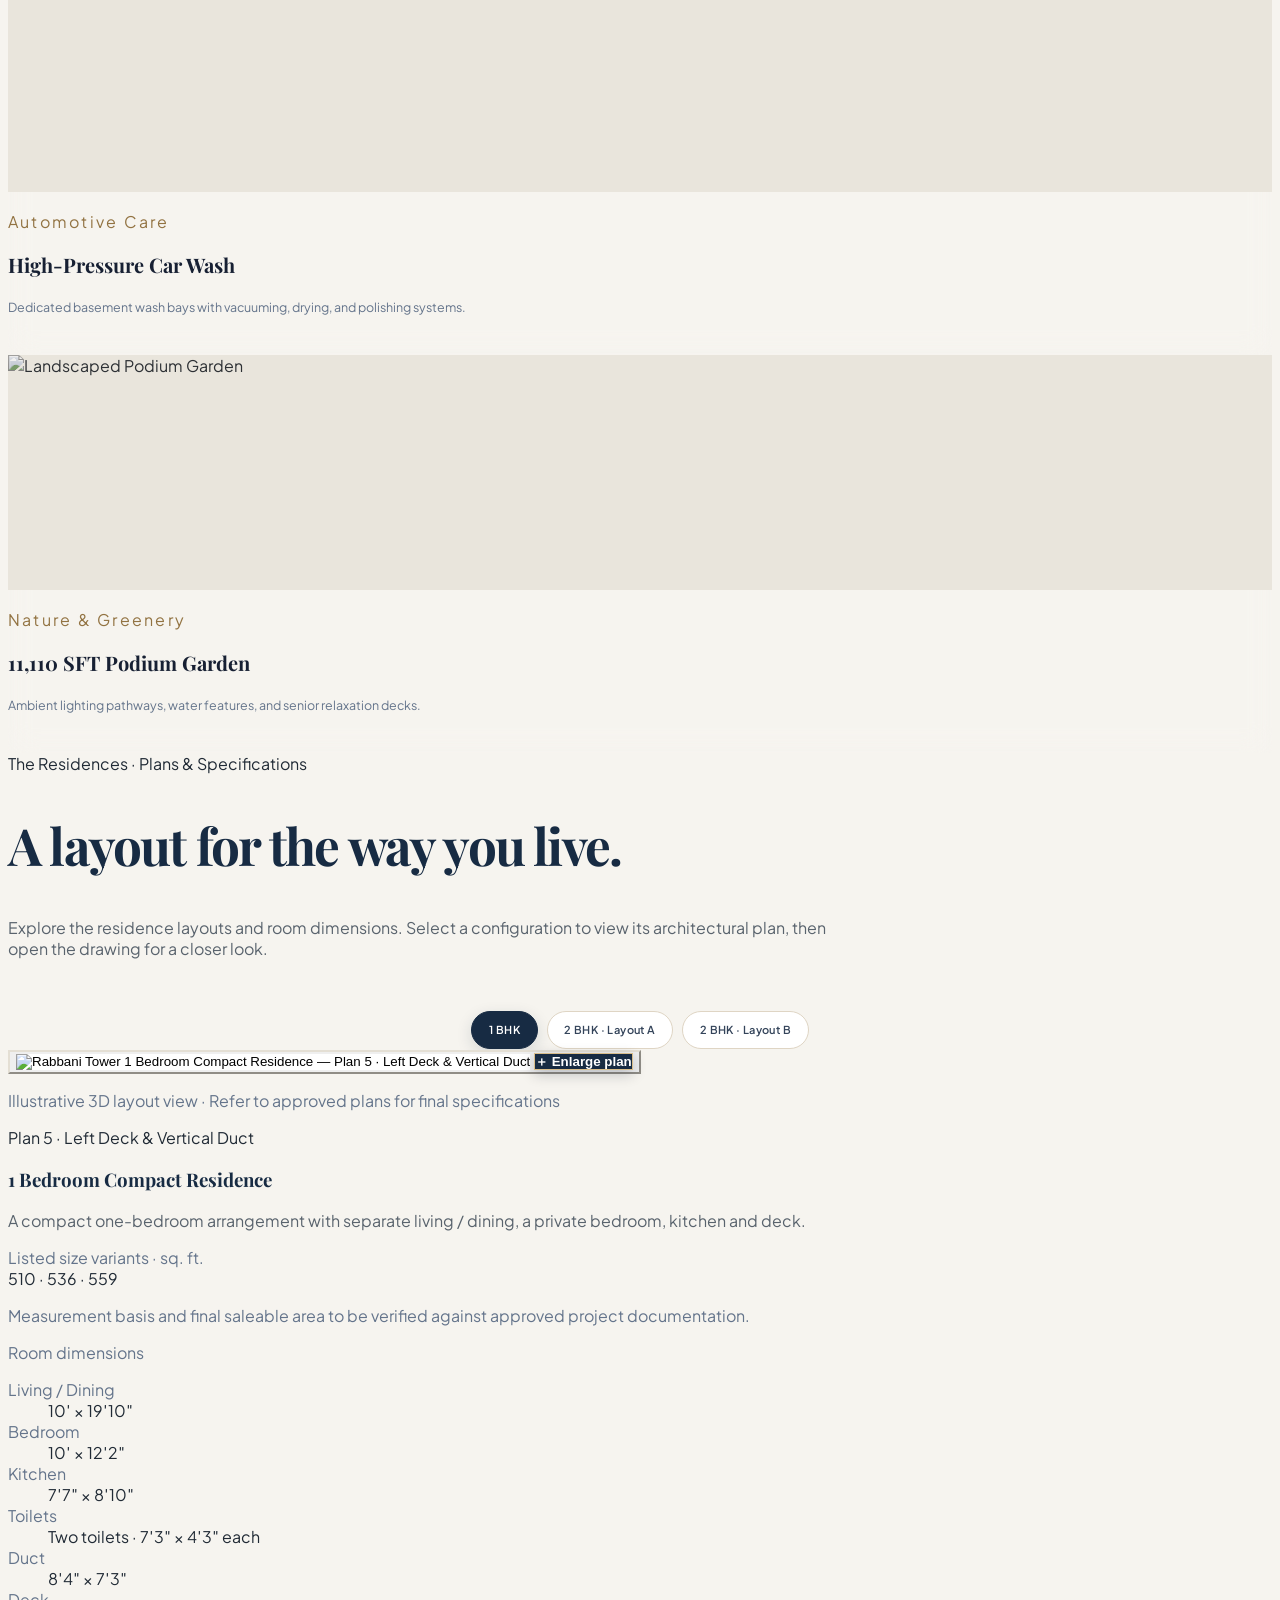
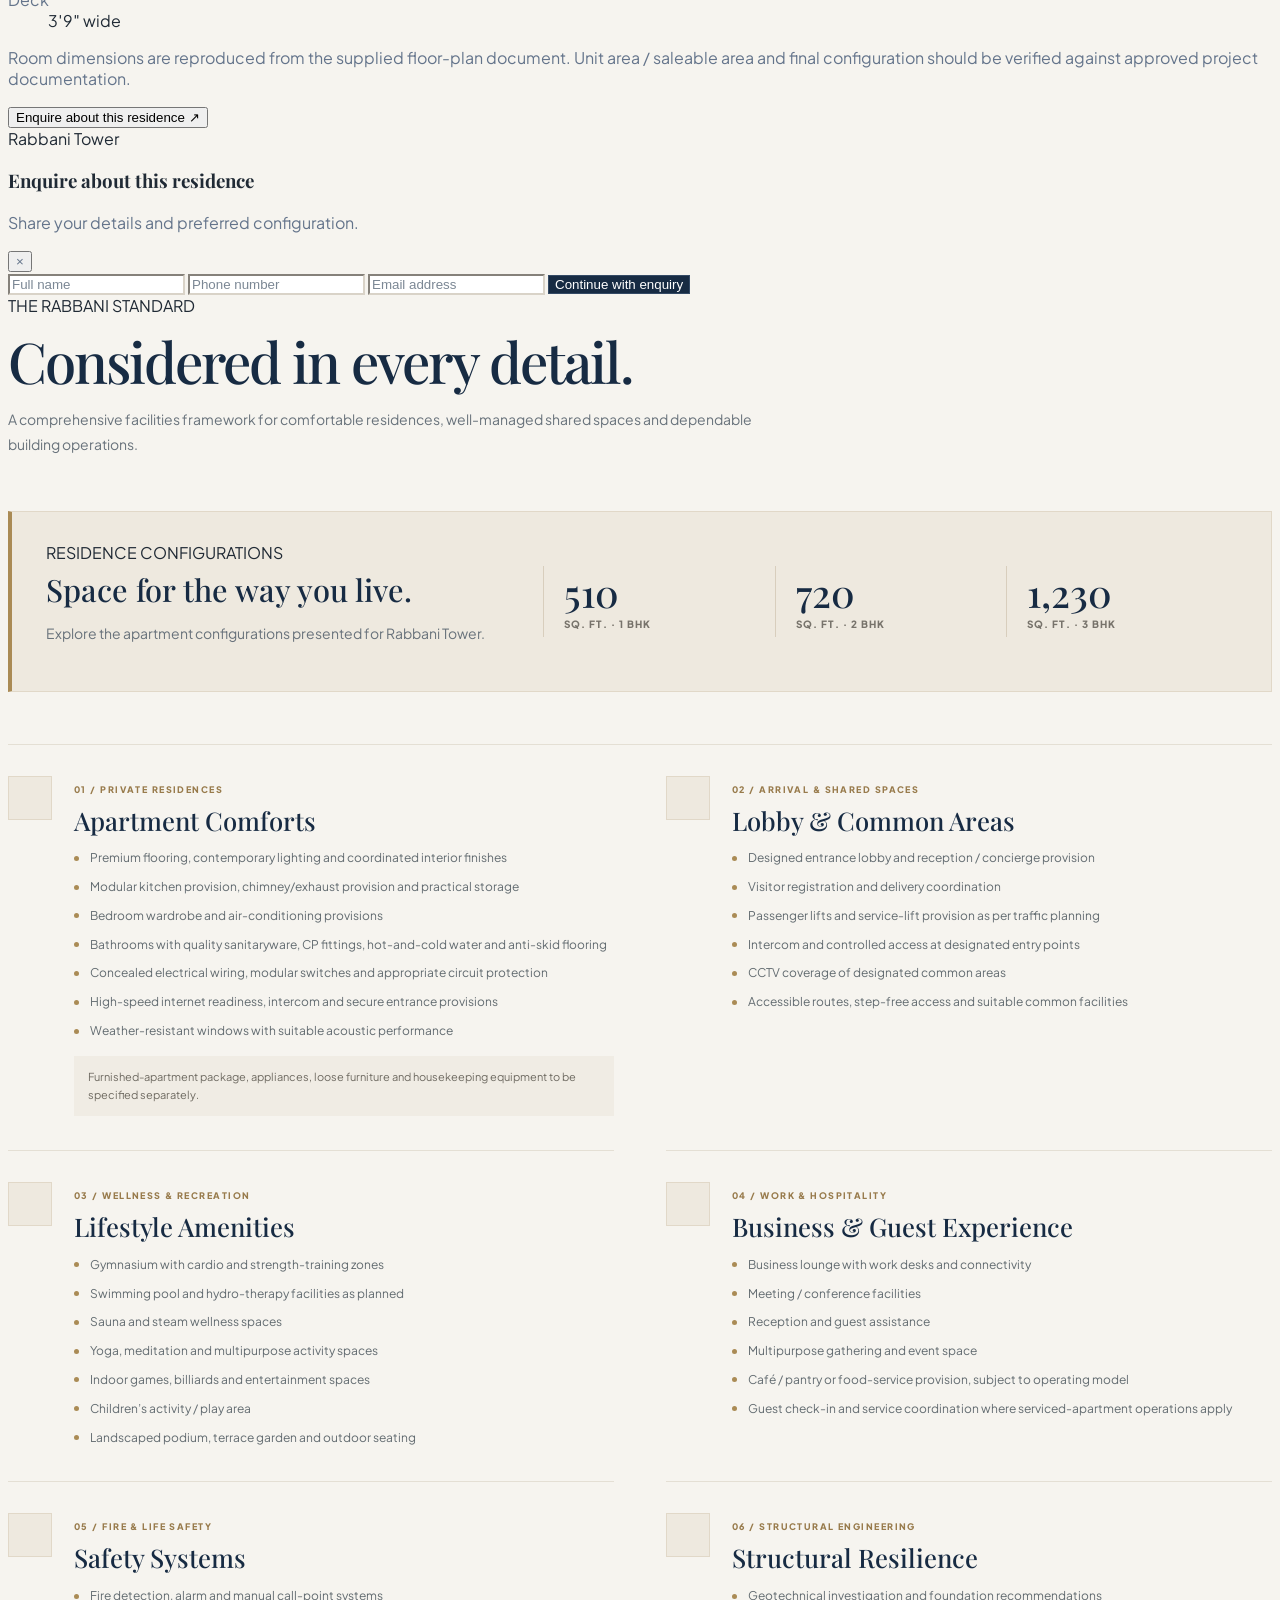
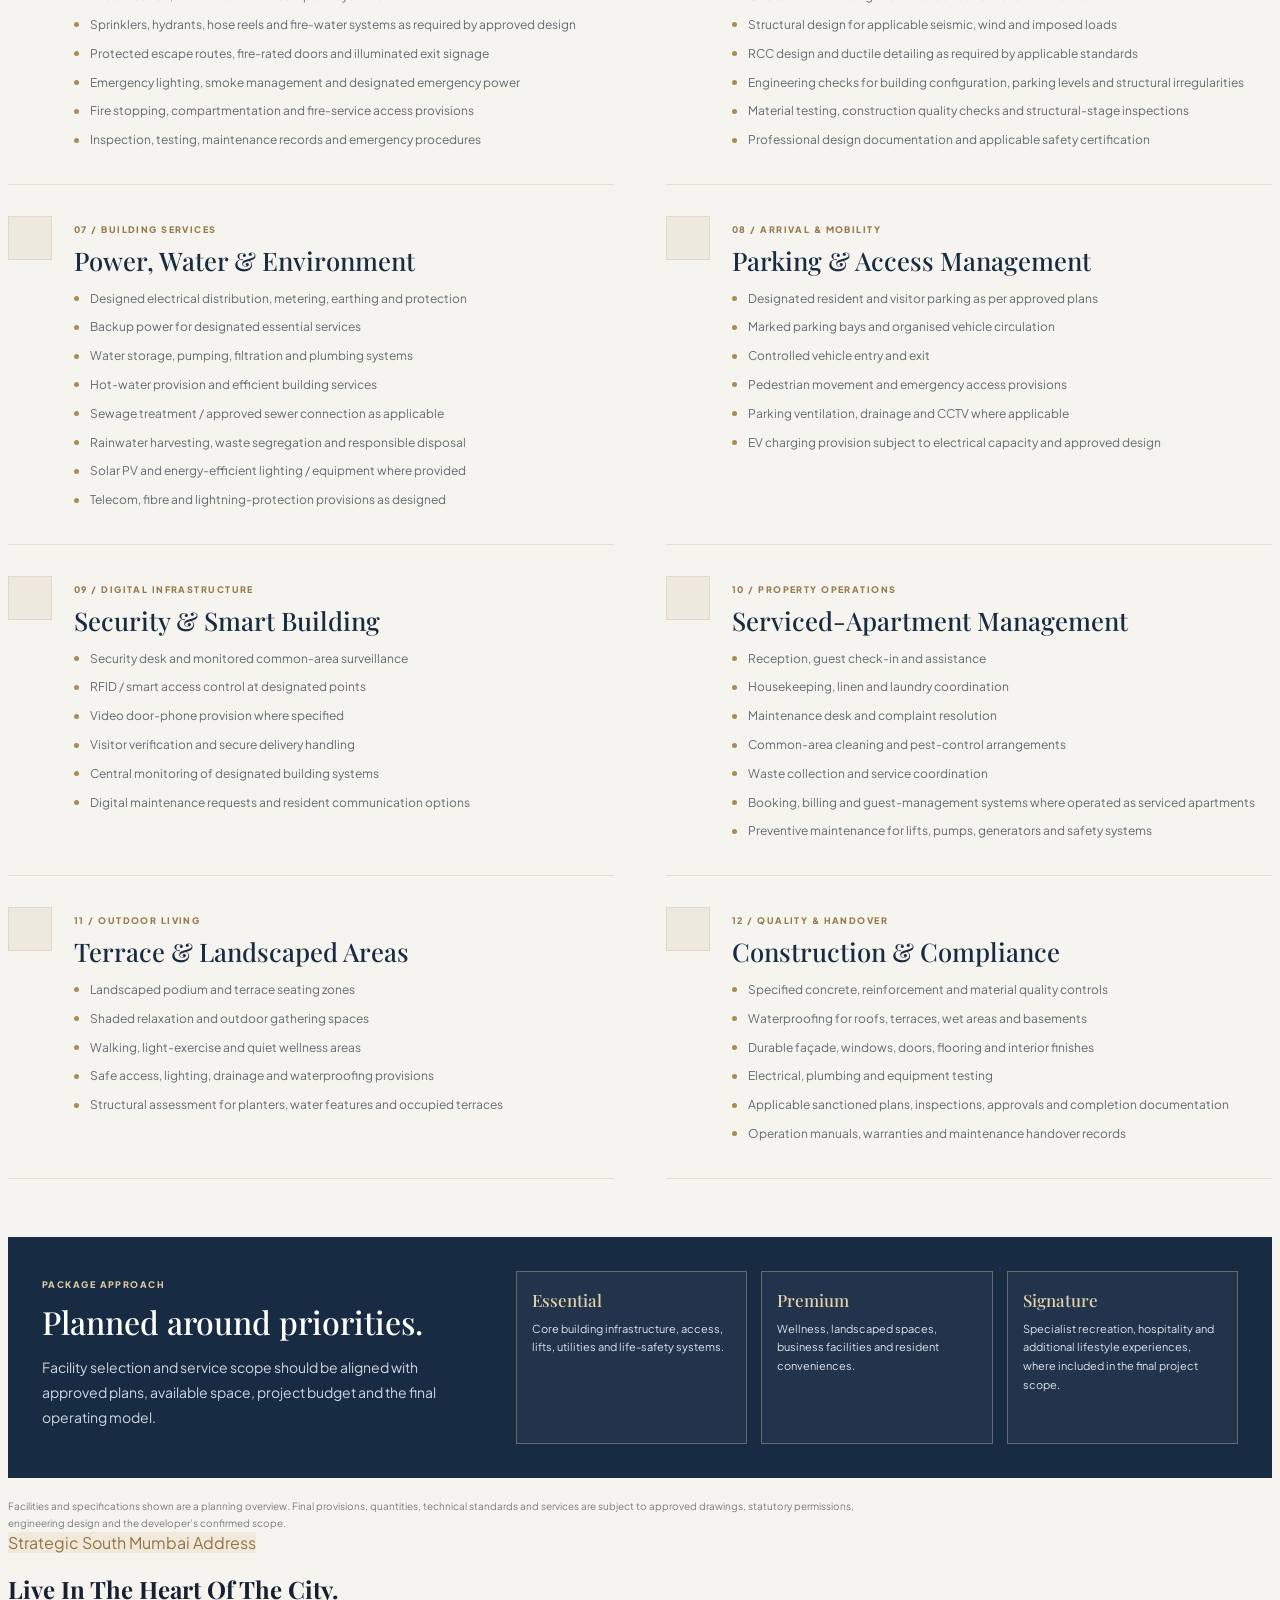
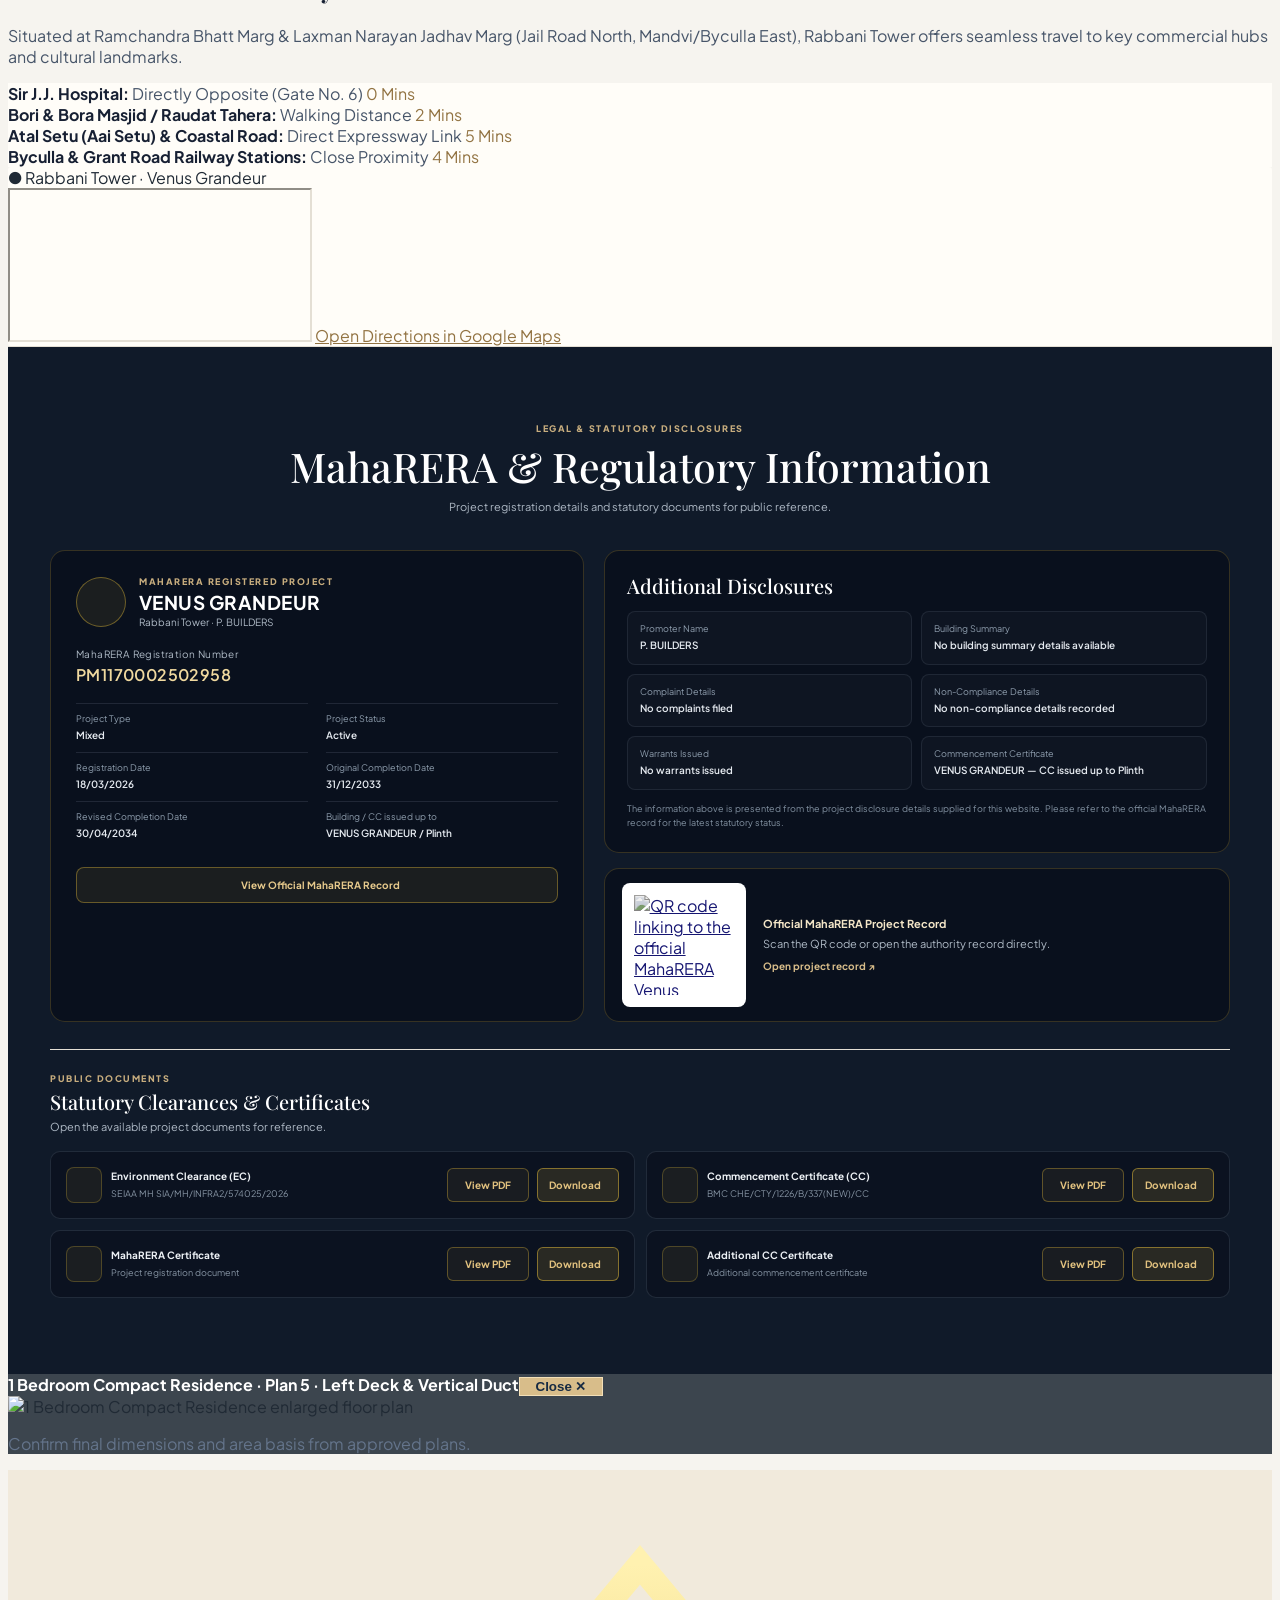
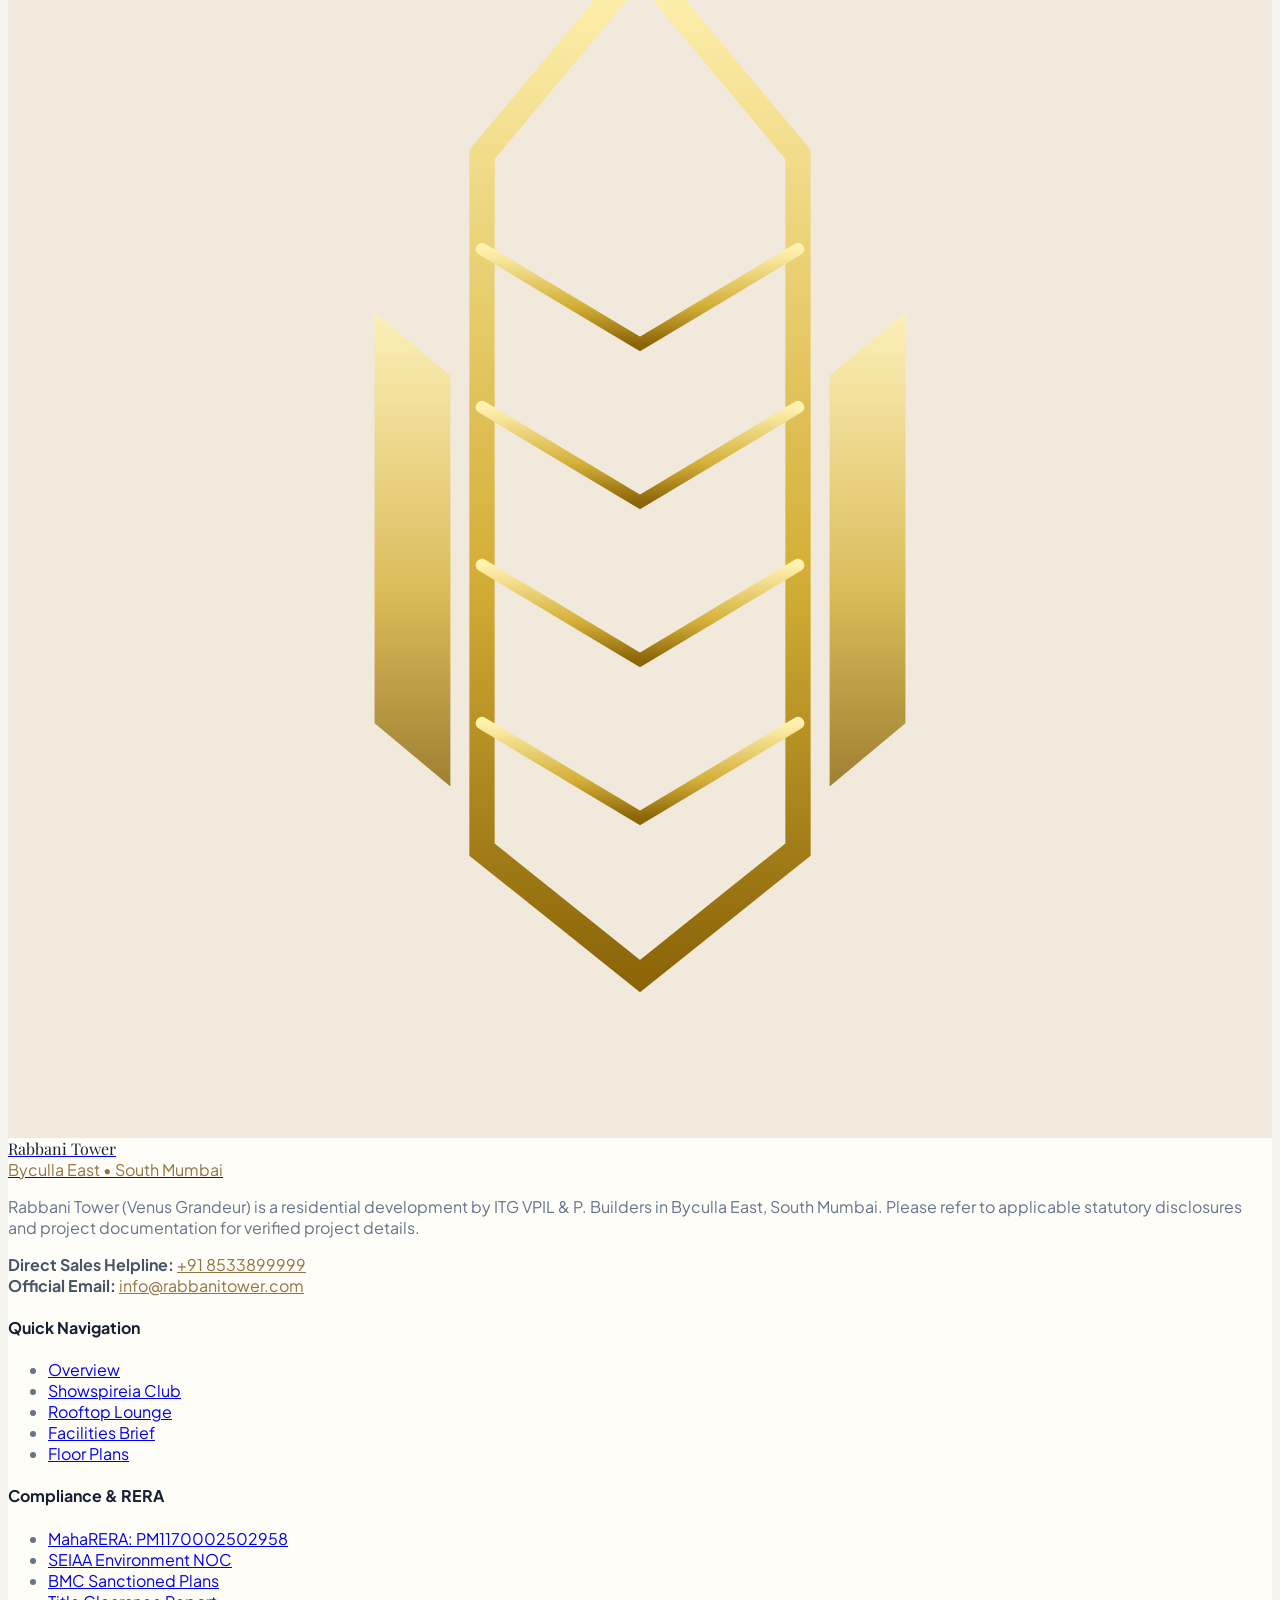
==== commit 7384bd43: "Hide indoor pool card and simplify swimming pool presentation" ====
--- a/index.html
+++ b/index.html
@@ -164,20 +164,19 @@
             </div>
 
             <div class="grid grid-cols-1 md:grid-cols-2 lg:grid-cols-3 gap-8 mb-12">
-                <!-- Temperature Pool -->
+                <!-- Swimming Pool -->
                 <div class="glass-card glass-card-hover rounded-2xl overflow-hidden flex flex-col justify-between">
                     <div class="h-56 overflow-hidden relative">
-                        <img src="https://assets.rabbanitower.com/outdoor-swimming-pool.webp" alt="Outdoor Swimming Pool" class="w-full h-full object-cover object-center">
+                        <img src="https://assets.rabbanitower.com/outdoor-swimming-pool.webp" alt="Swimming Pool" class="w-full h-full object-cover object-center">
                     </div>
                     <div class="p-6">
-                        <span class="text-[10px] font-bold text-gold-400 uppercase tracking-widest px-2.5 py-1 bg-gold-500/10 rounded">Podium Amenity</span>
-                        <h3 class="font-serif text-xl font-bold text-white mt-2">Outdoor Swimming Pool</h3>
-                        <p class="text-xs text-slate-400 mt-2 leading-relaxed">Temperature-controlled lap pool surrounded by sun loungers and serene city horizon vistas.</p>
-                    </div>
-                </div>
-
-                <!-- Indoor Lap Pool -->
-                <div class="glass-card glass-card-hover rounded-2xl overflow-hidden flex flex-col justify-between">
+                        <h3 class="font-serif text-xl font-bold text-white mt-2">Swimming Pool</h3>
+                        <p class="text-xs text-slate-400 mt-2 leading-relaxed">A welcoming swimming pool setting with space to relax and enjoy the surrounding city views.</p>
+                    </div>
+                </div>
+
+                <!-- Indoor Lap Pool — retained for future reactivation; hidden from public display -->
+                <div hidden class="glass-card glass-card-hover rounded-2xl overflow-hidden flex flex-col justify-between">
                     <div class="h-56 overflow-hidden relative">
                         <img src="https://assets.rabbanitower.com/indoor-swimming-pool.webp" alt="Indoor Swimming Pool" class="w-full h-full object-cover object-center">
                     </div>
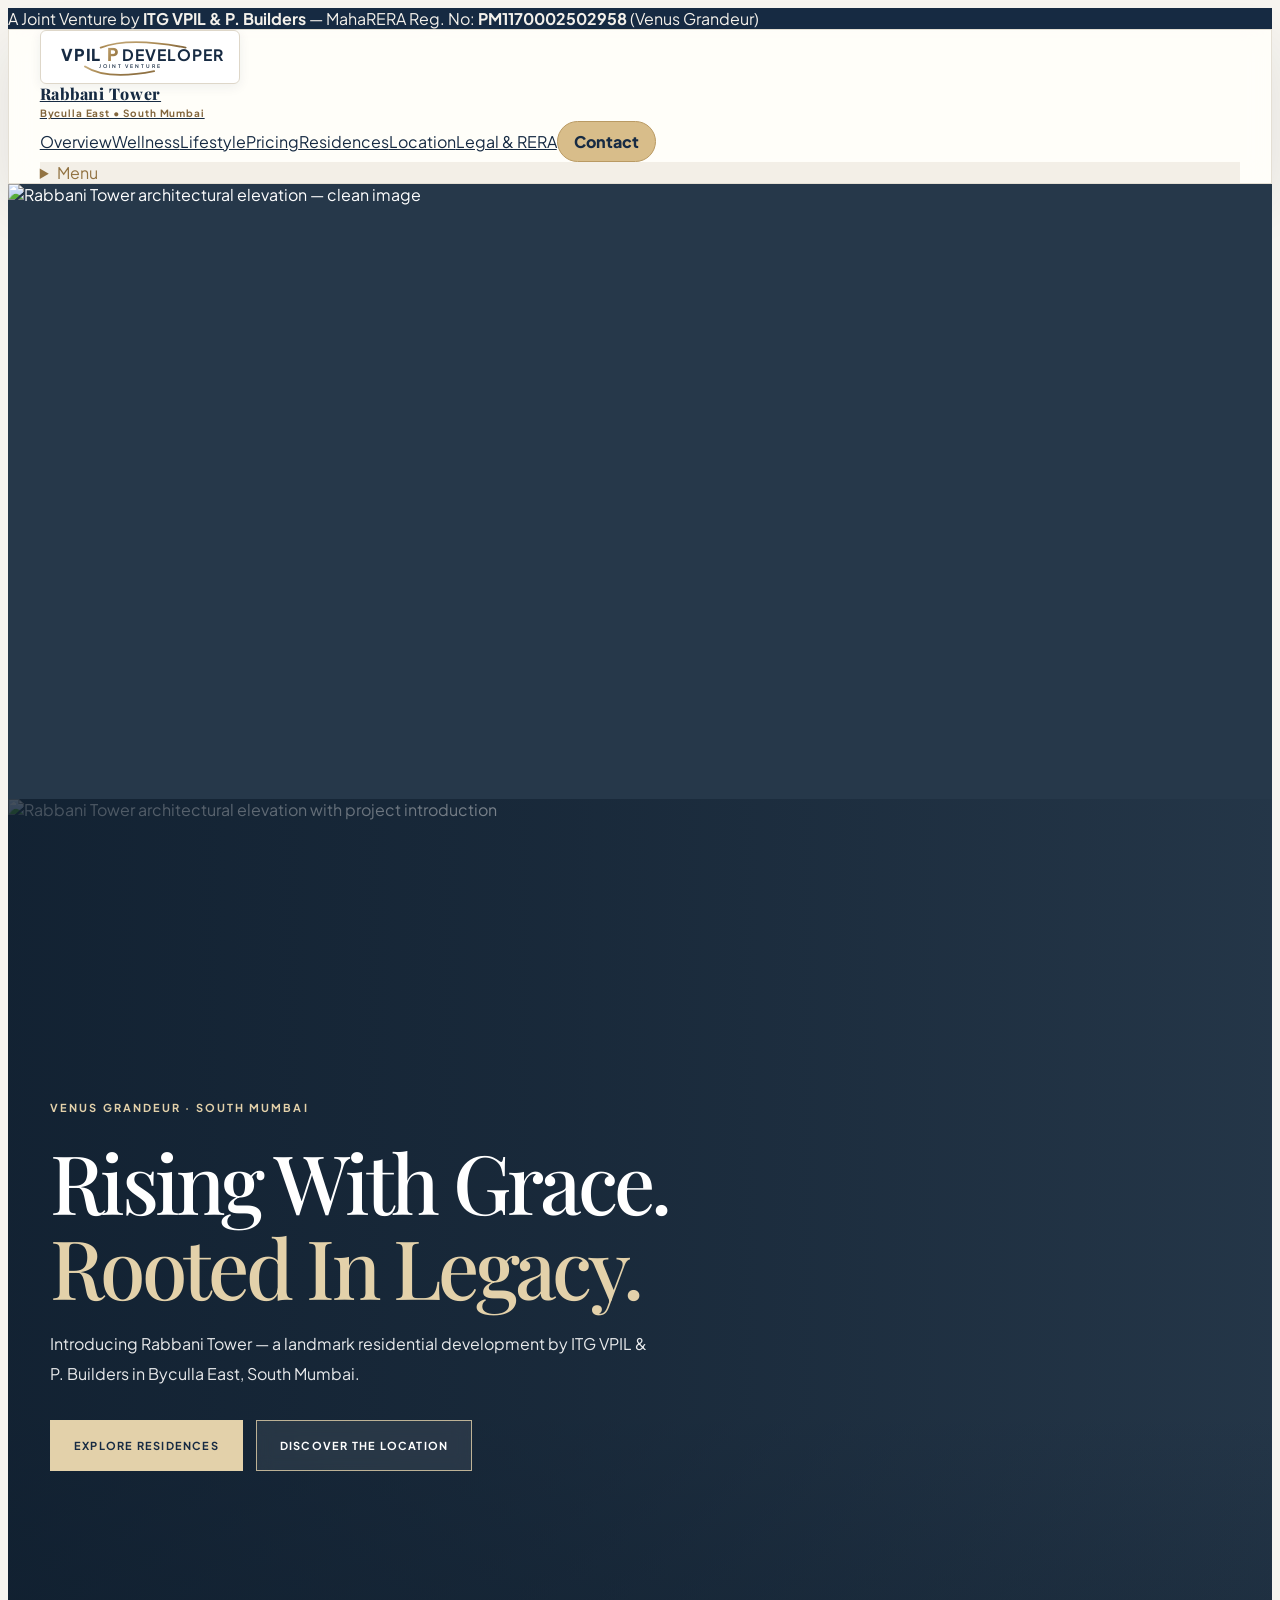
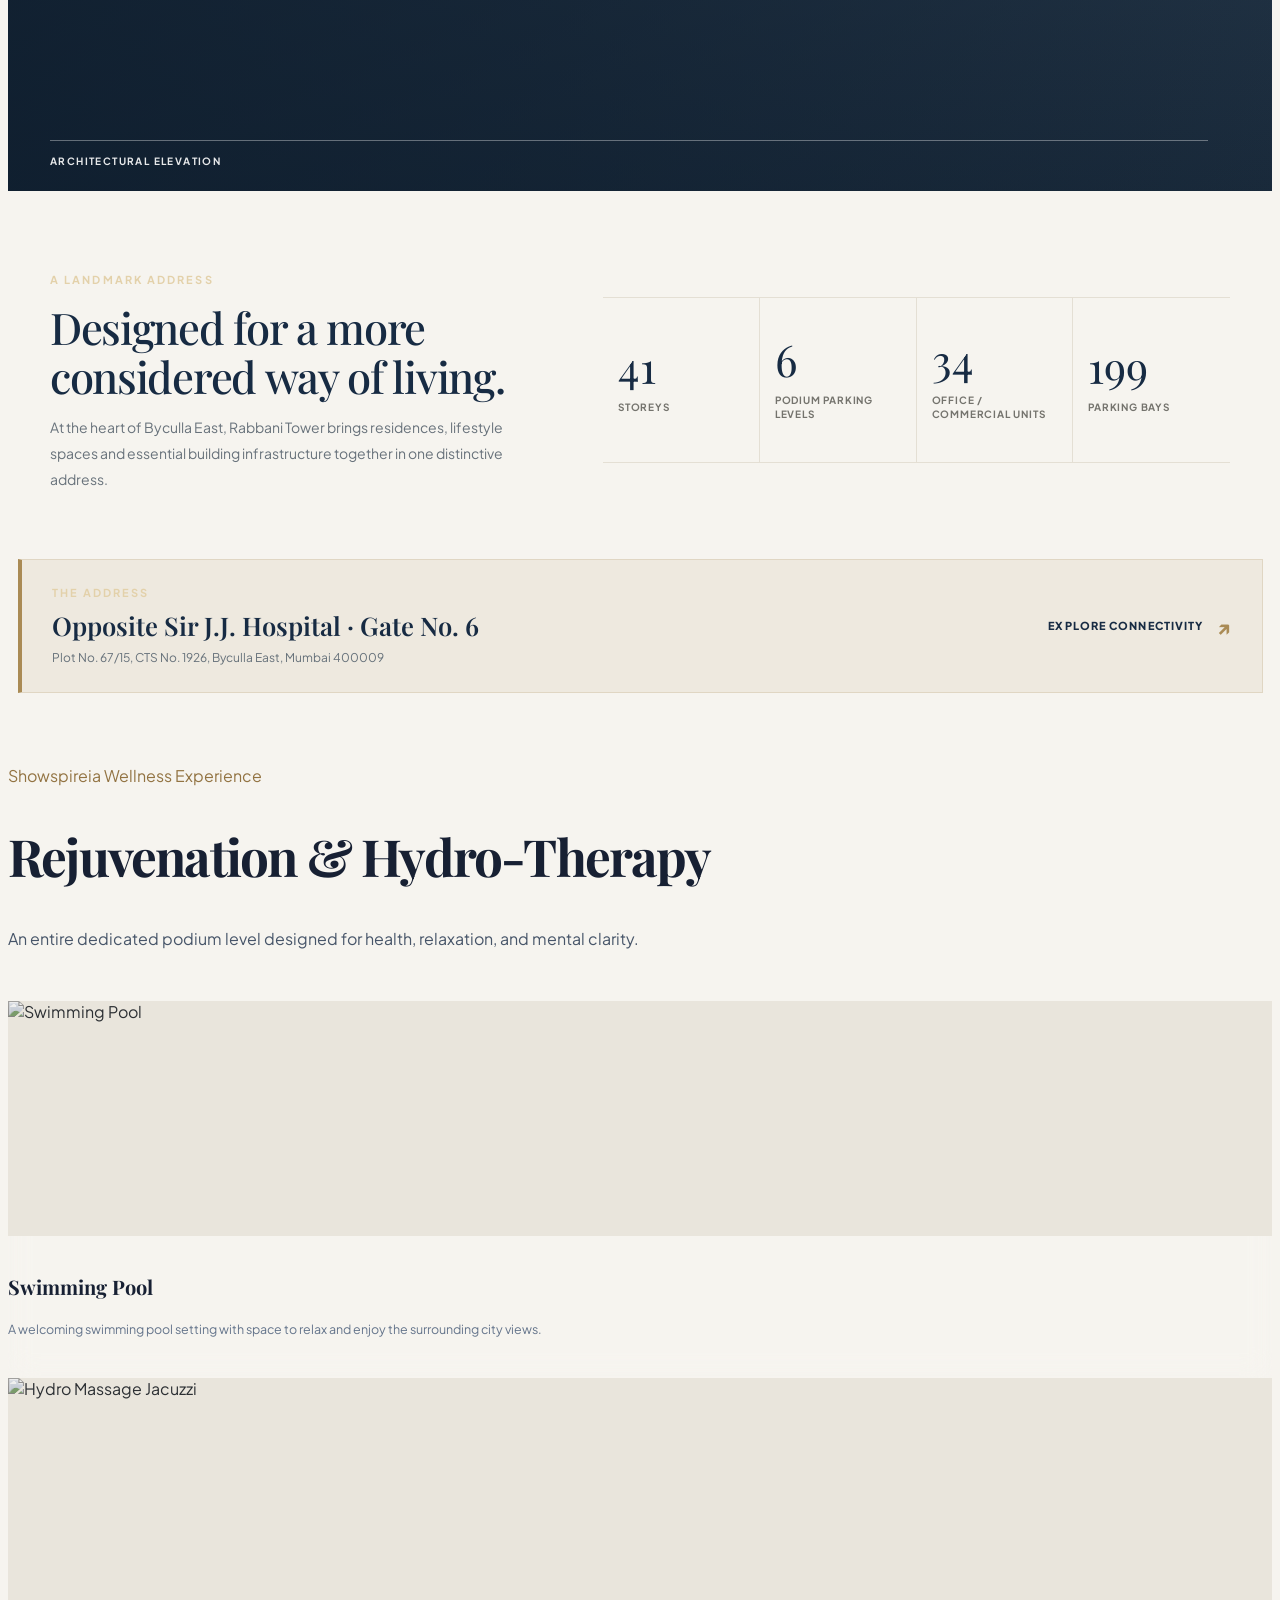
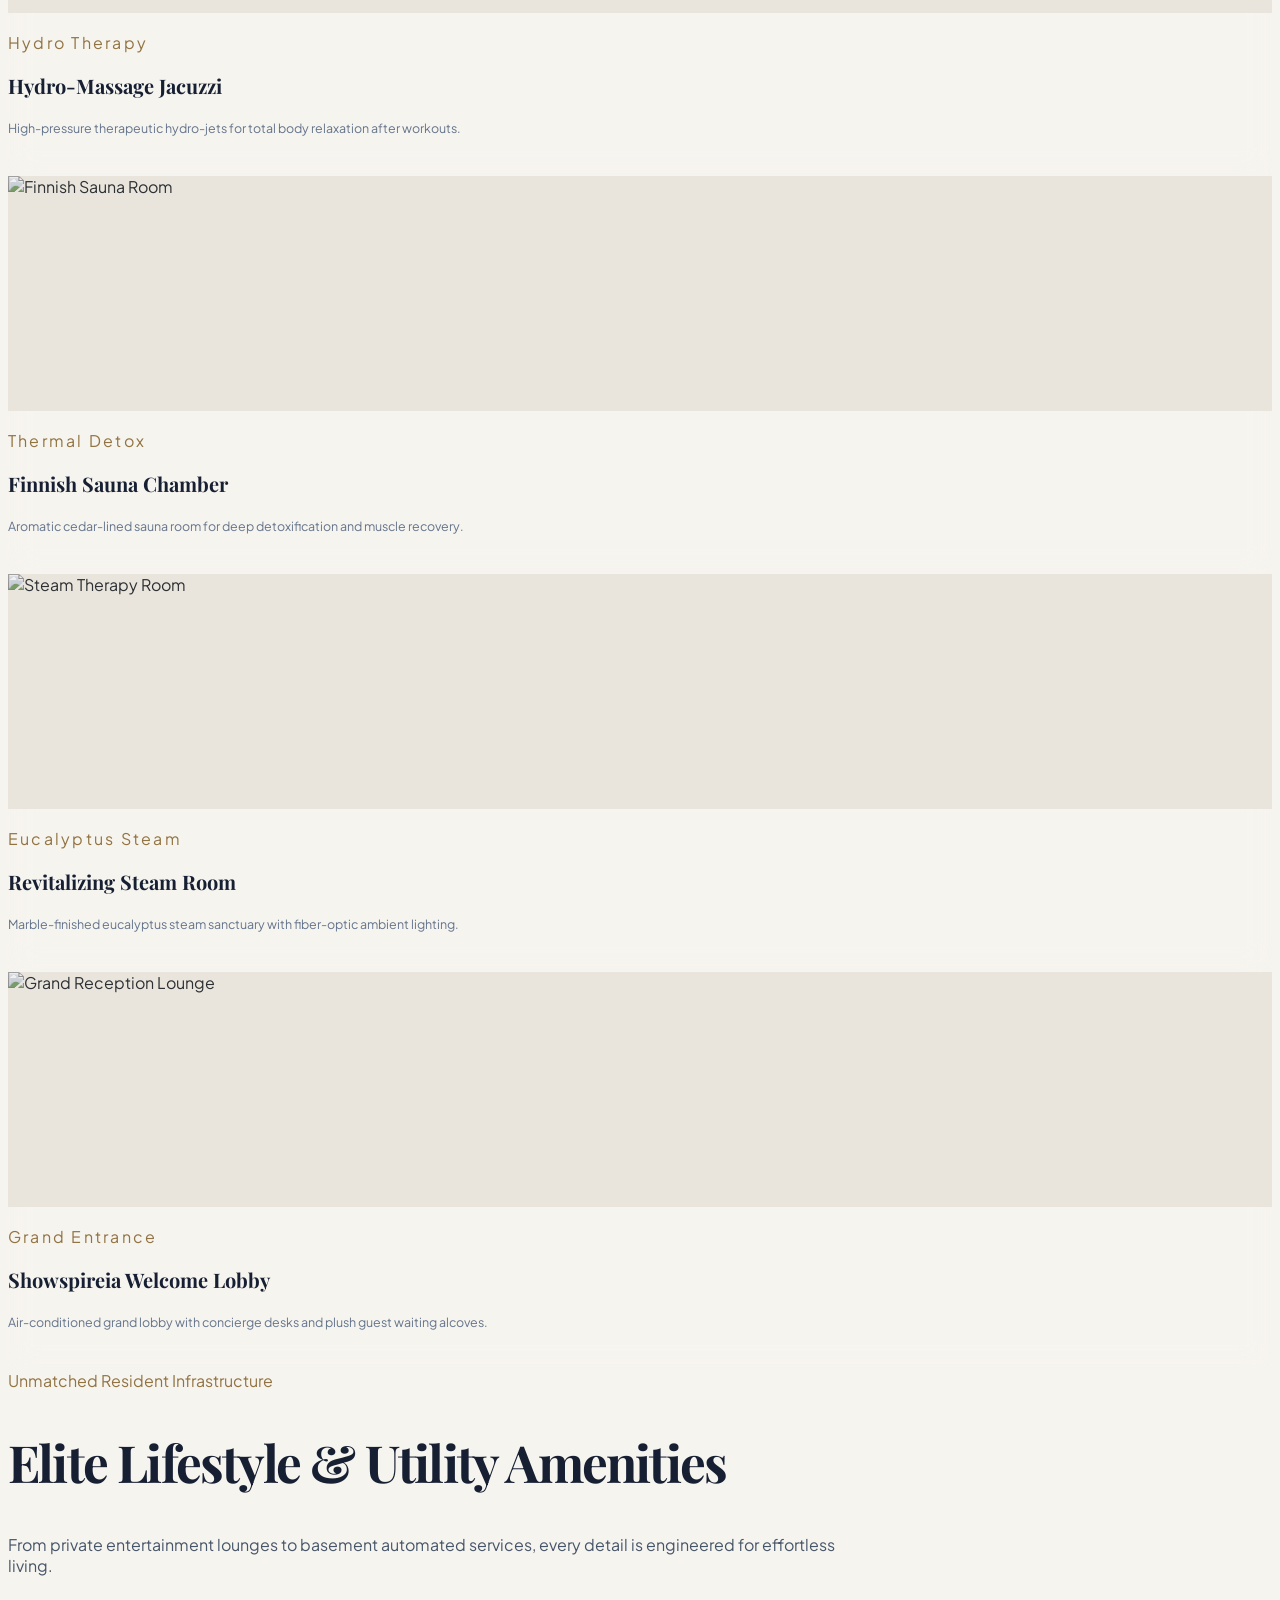
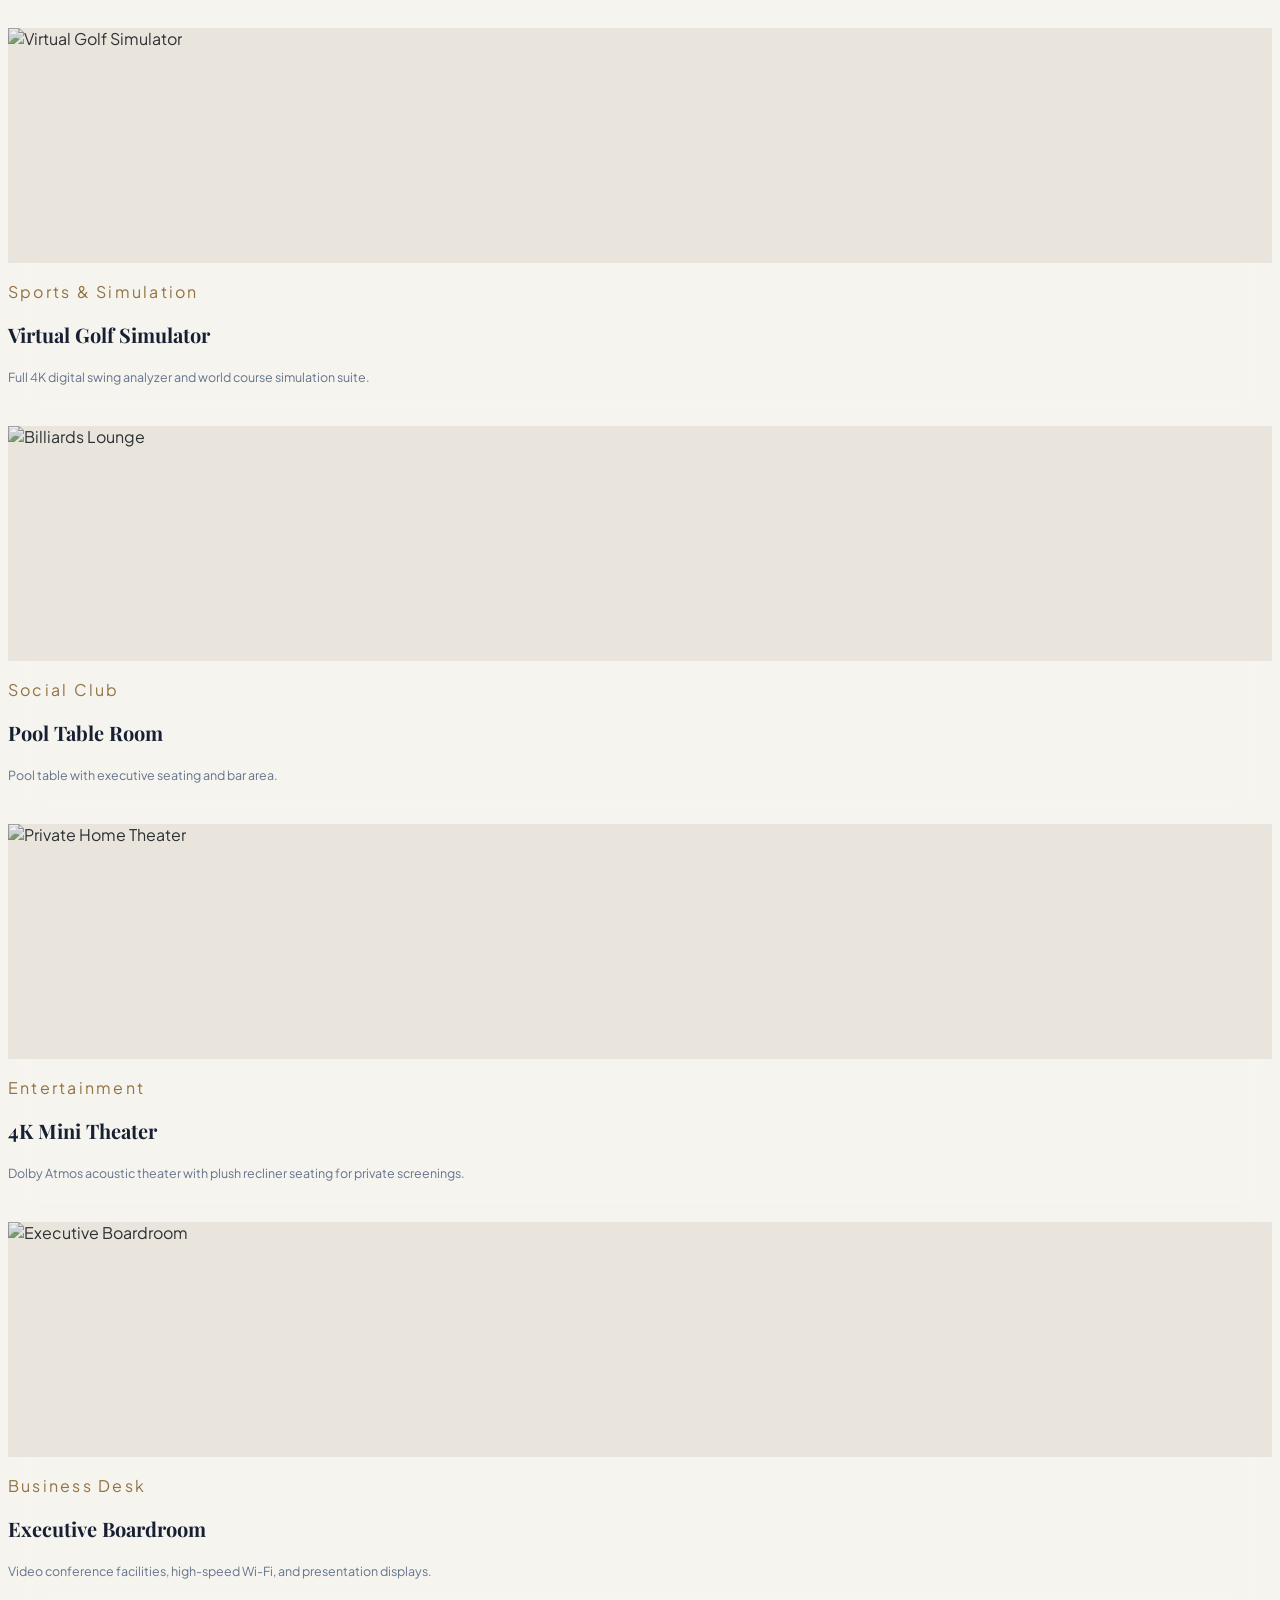
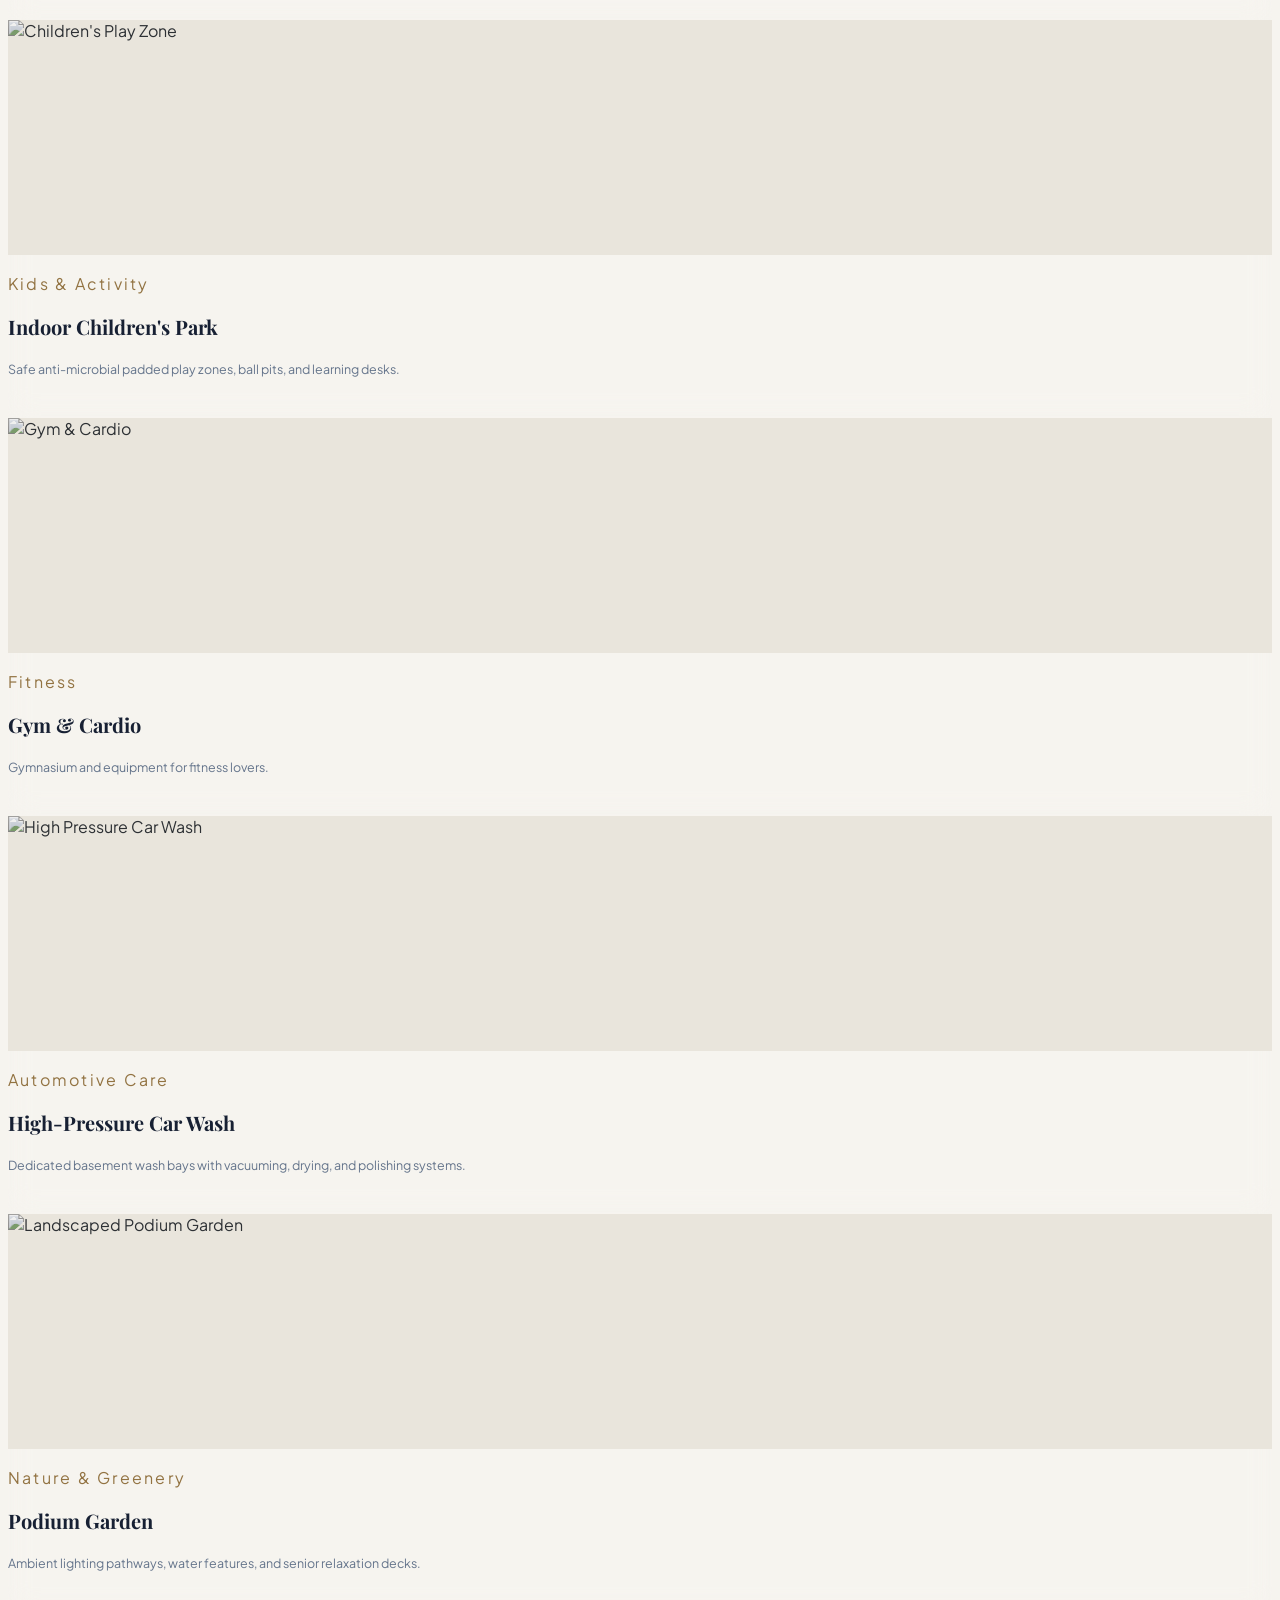
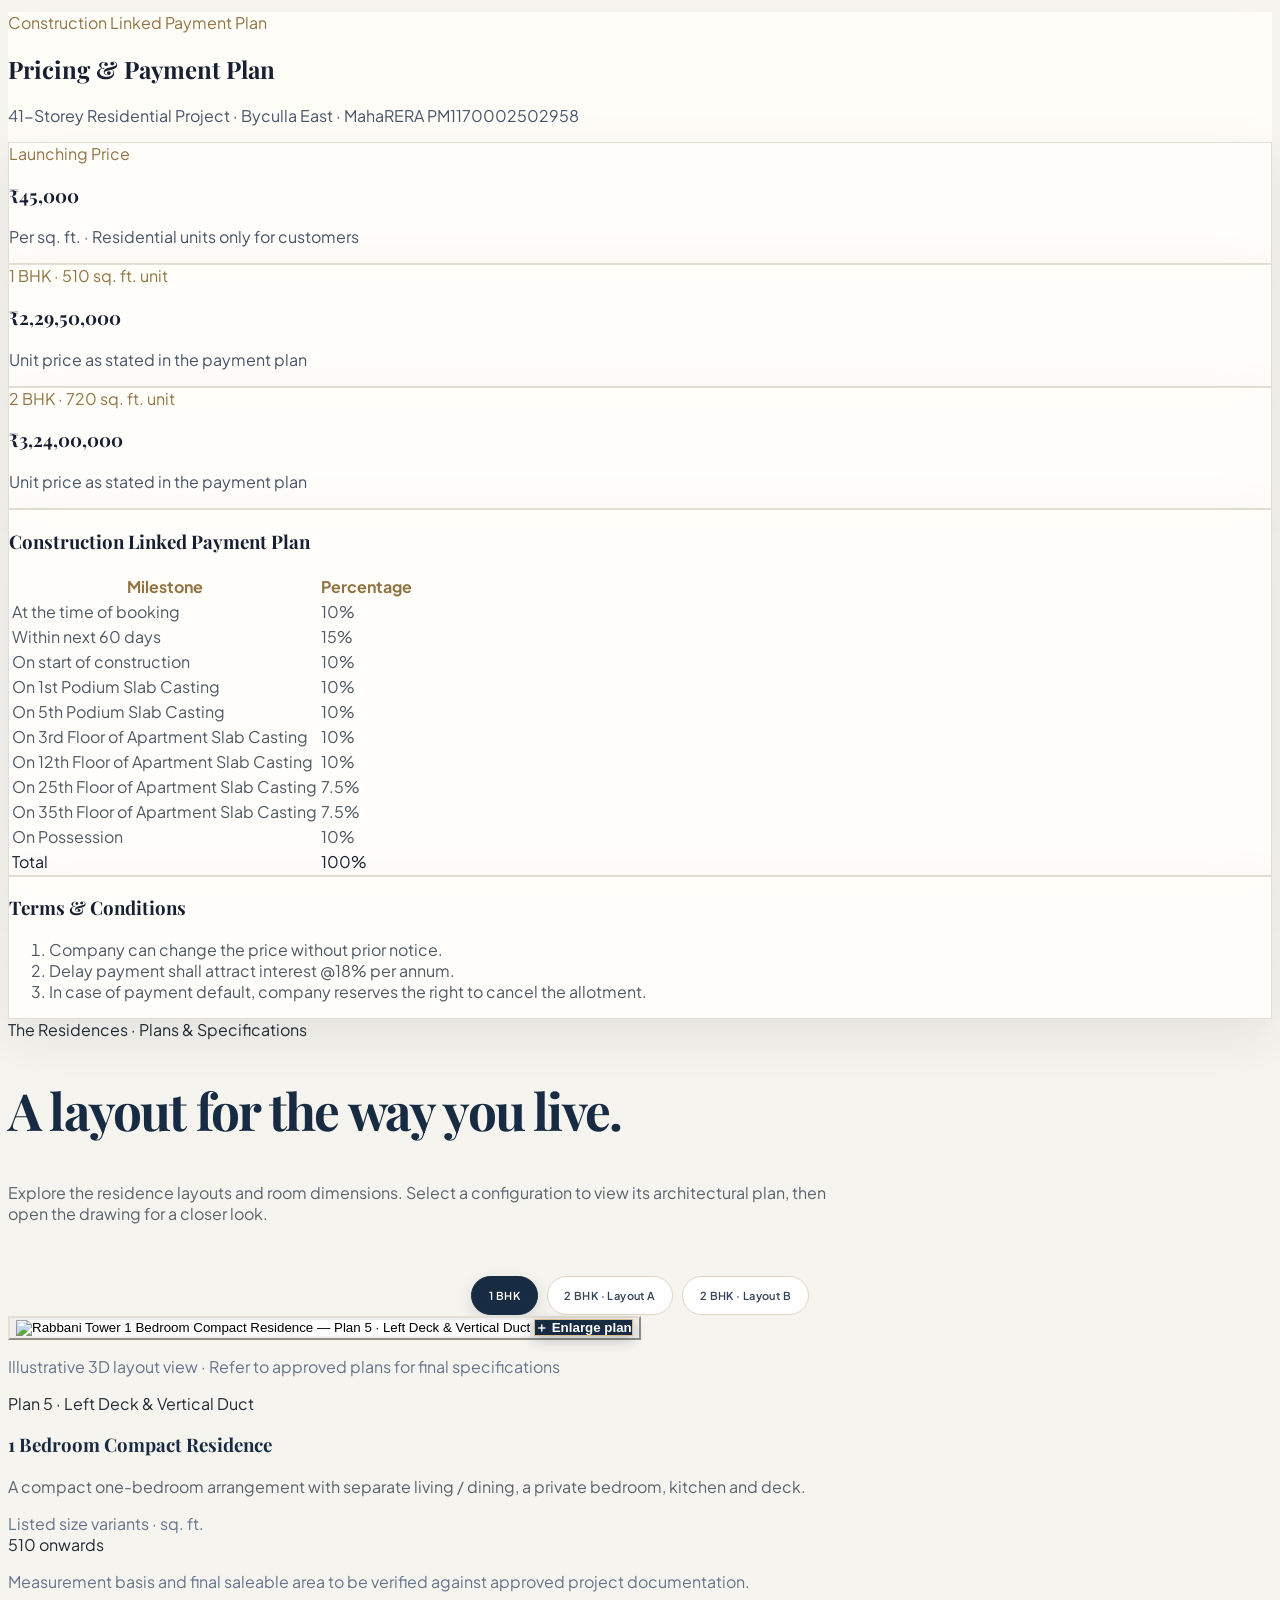
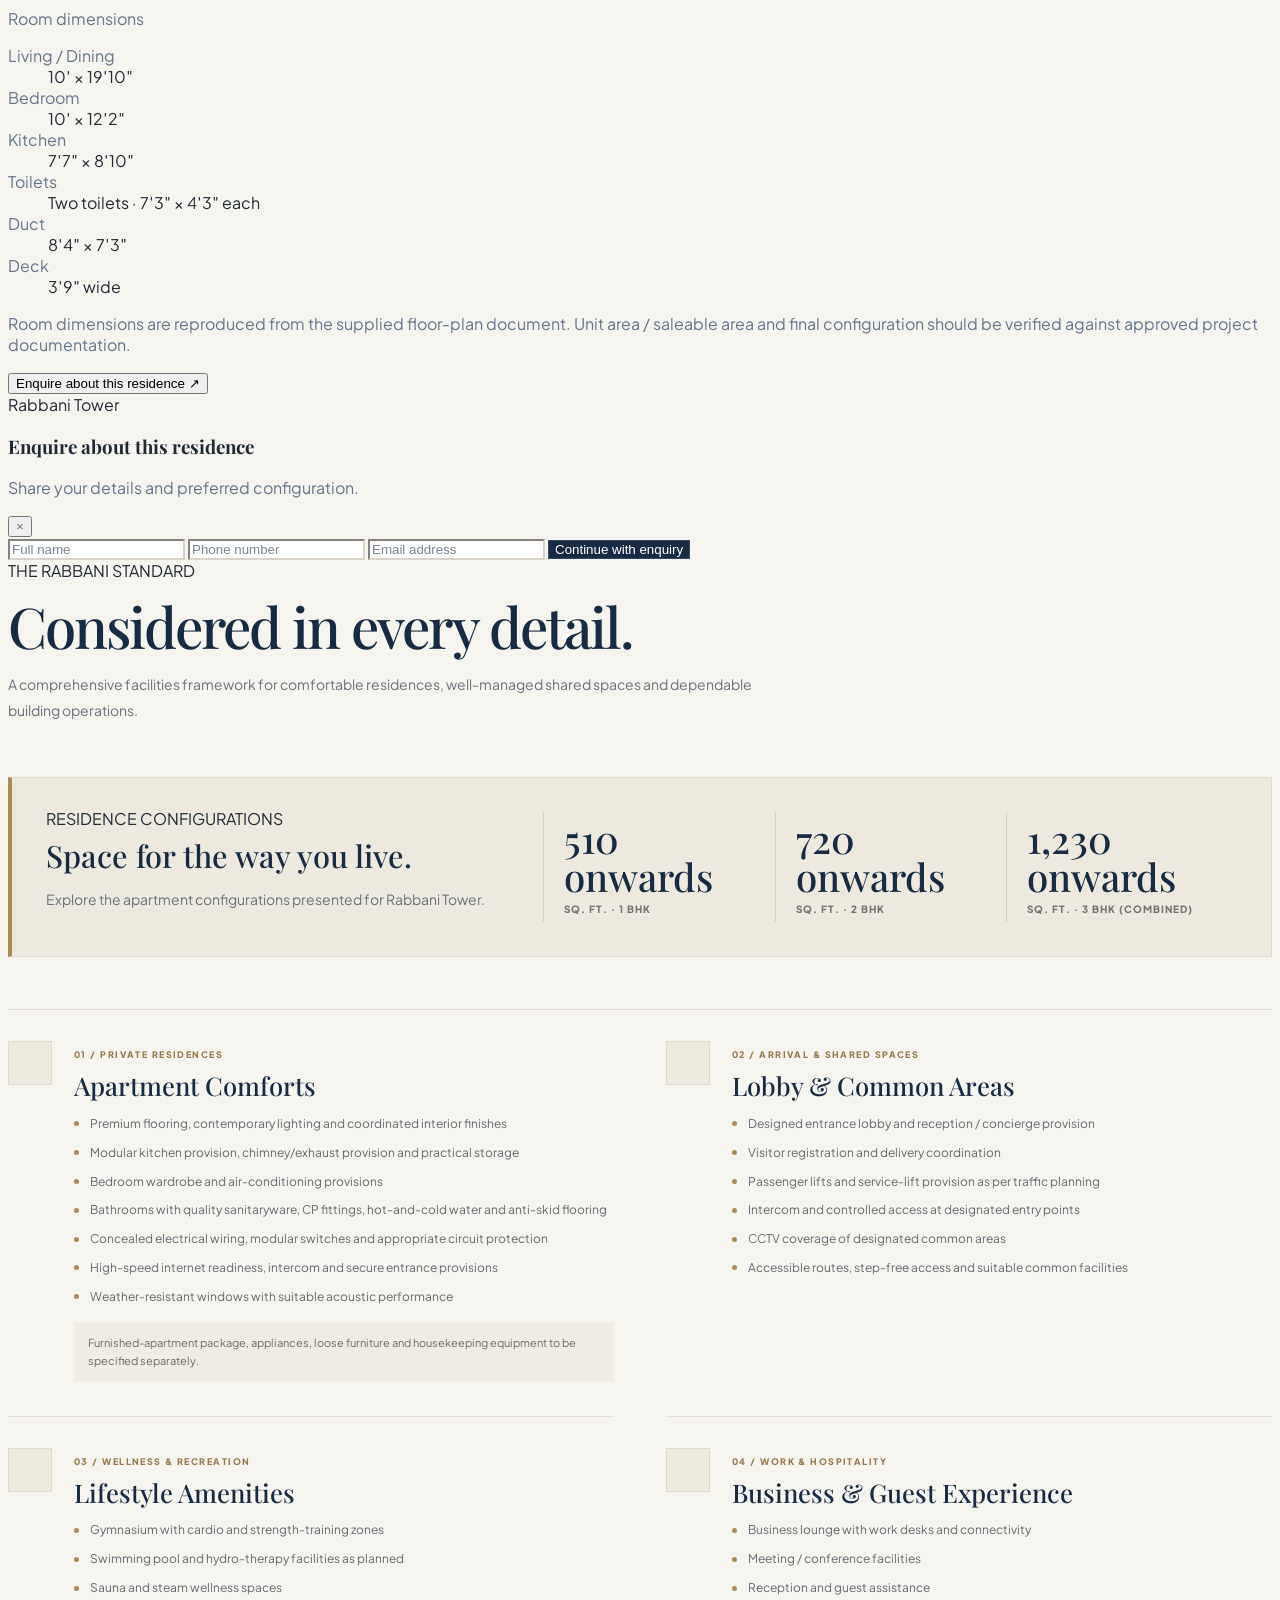
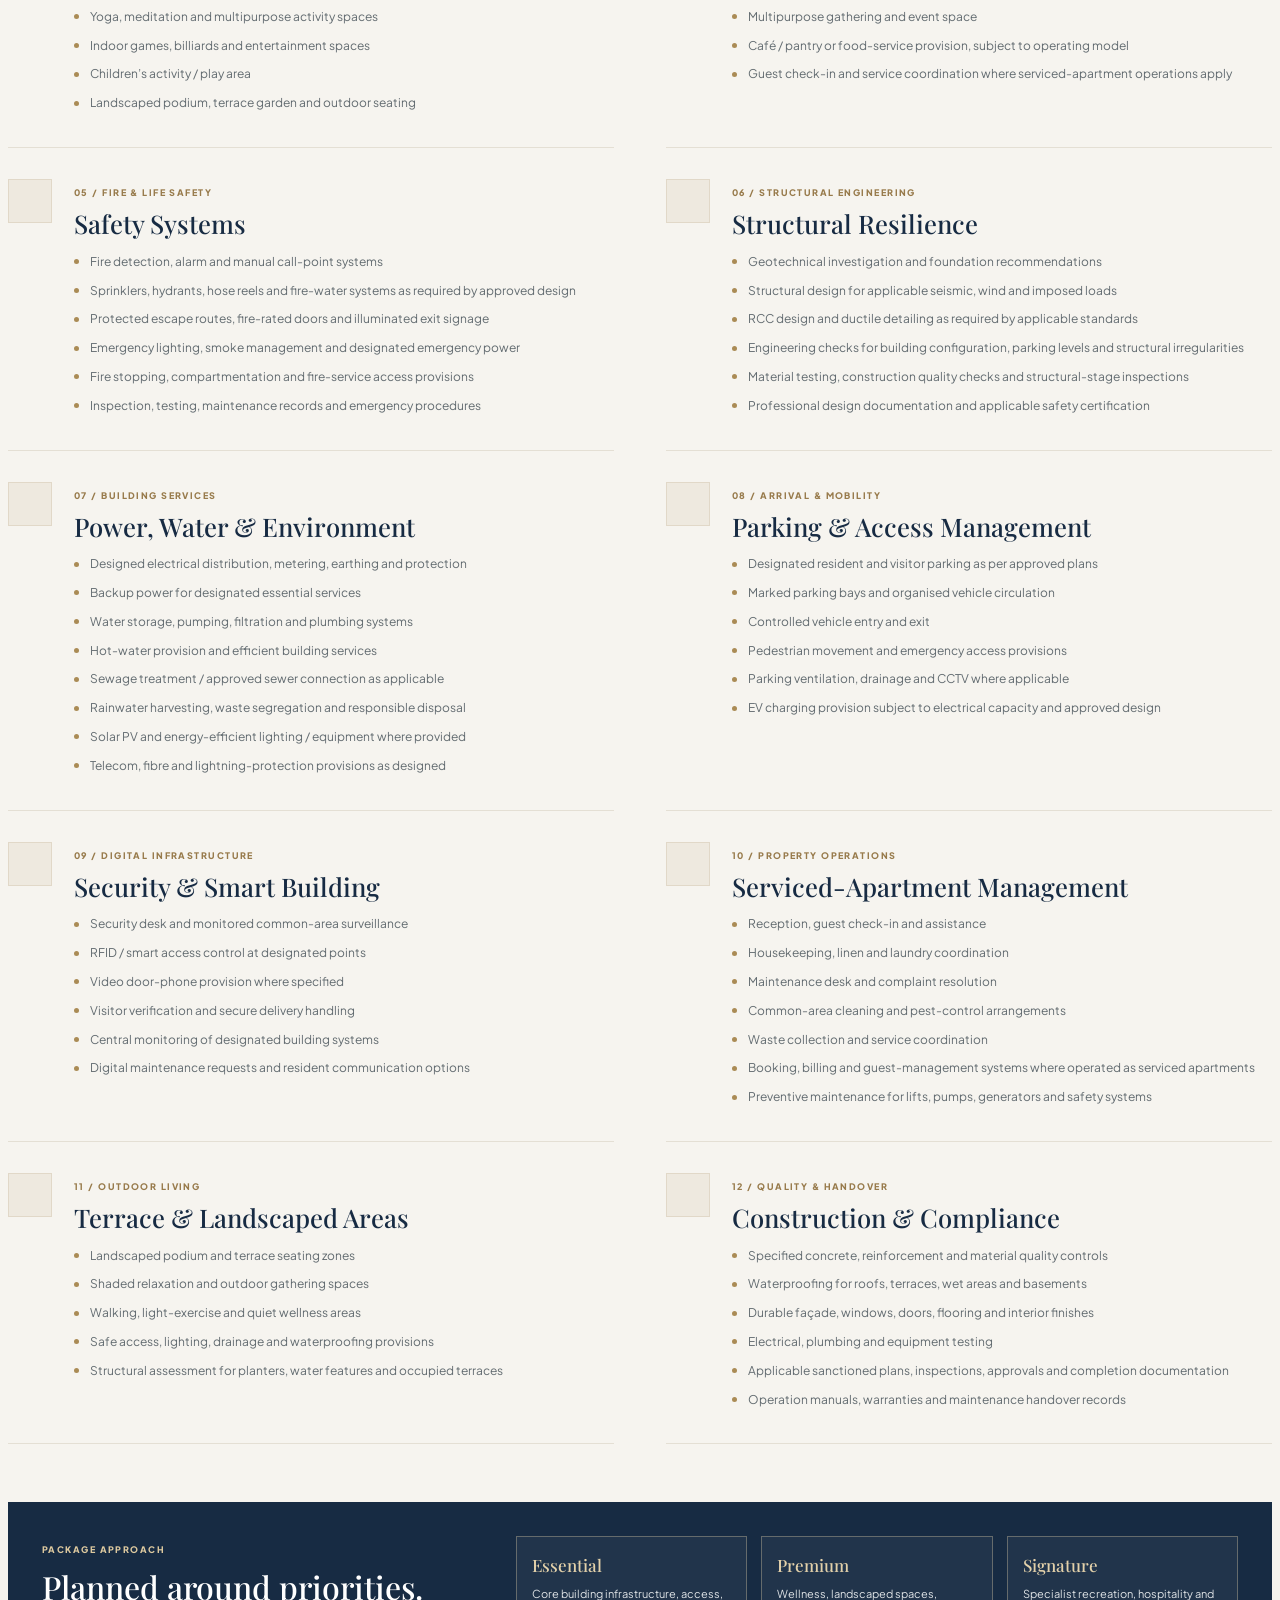
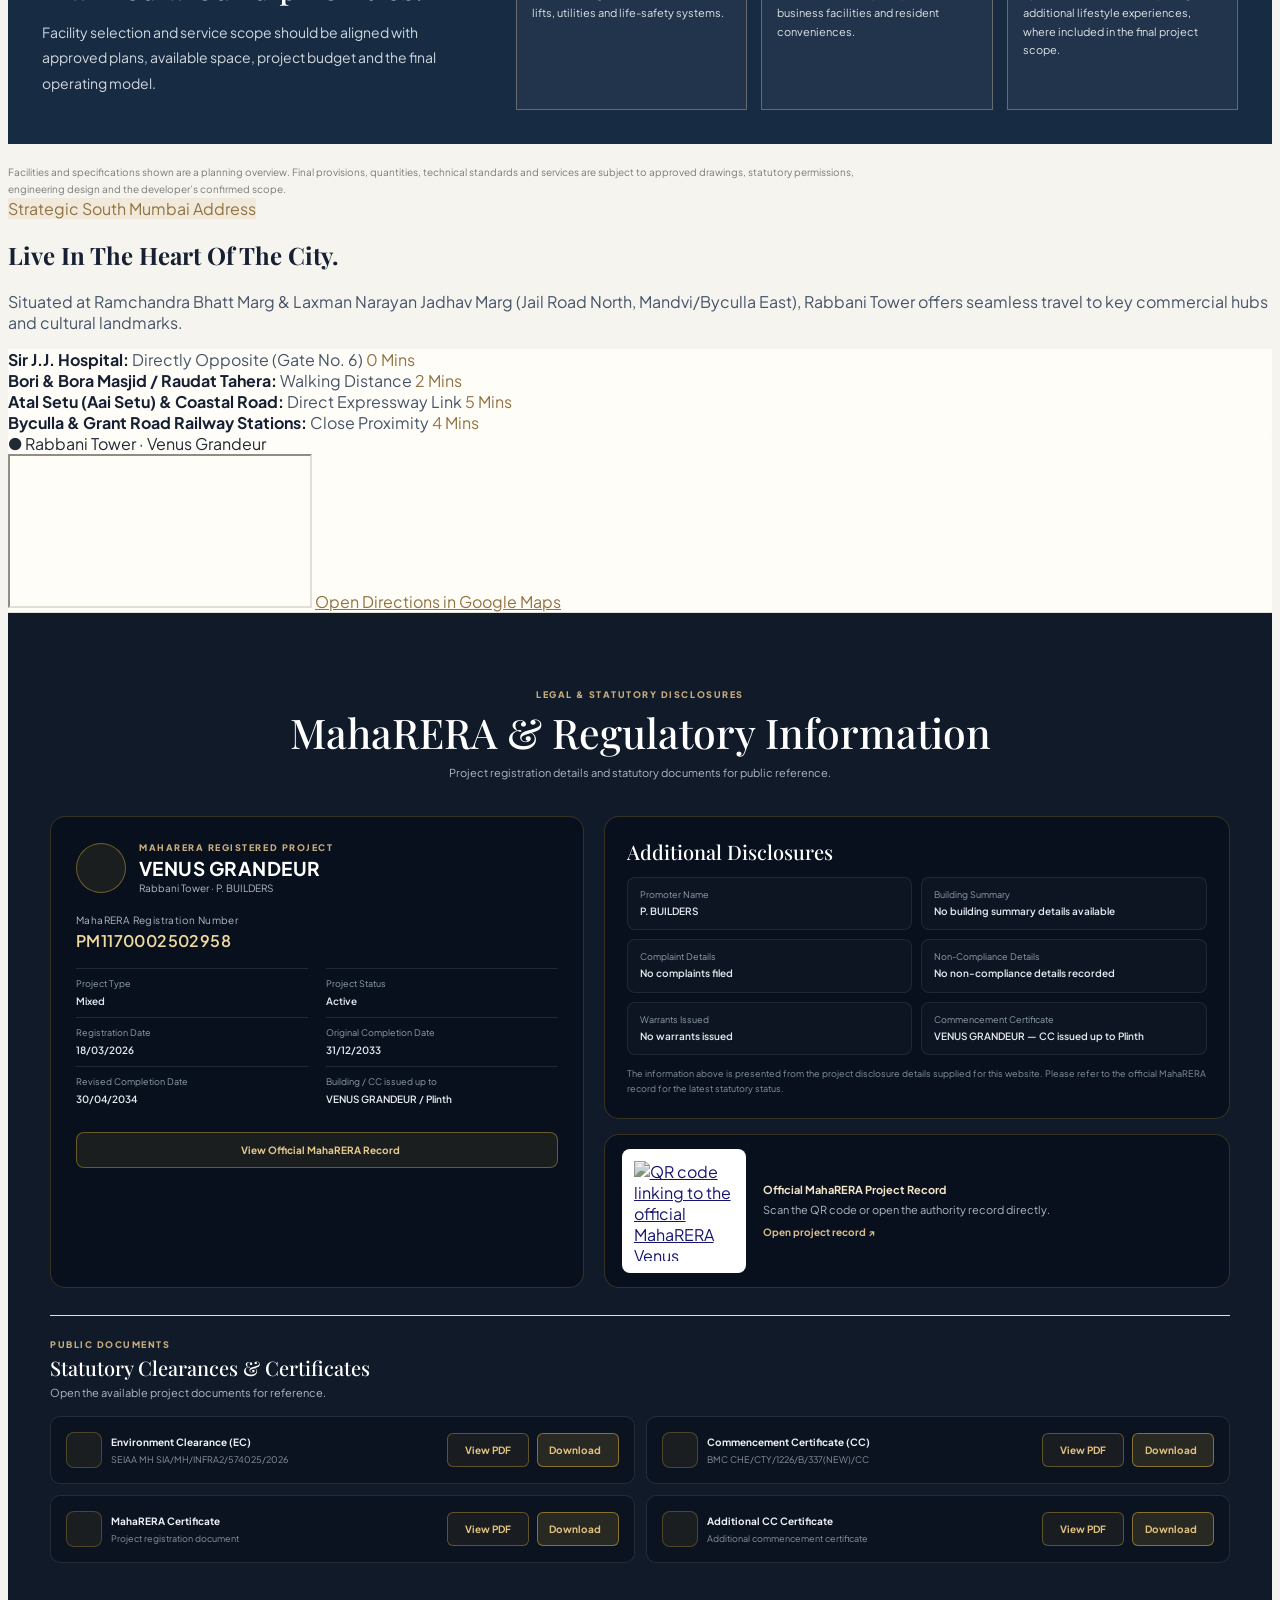
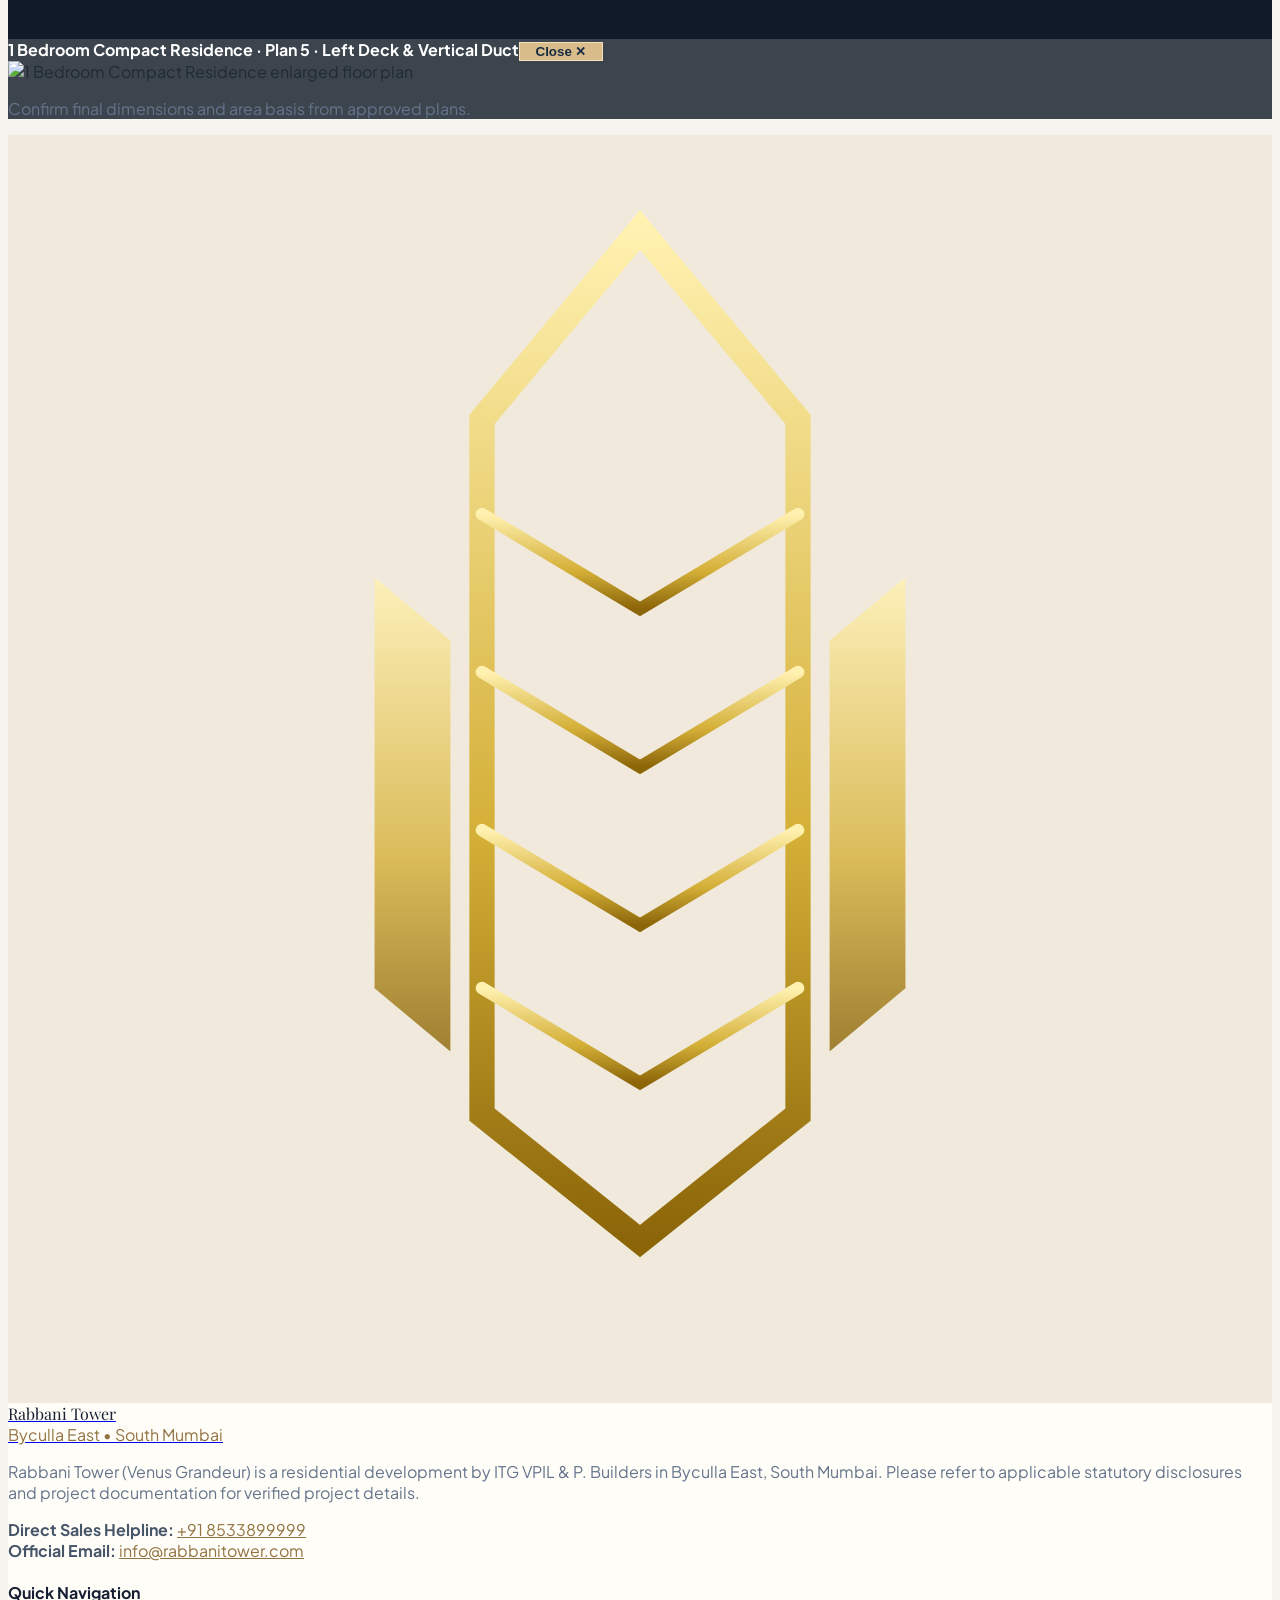
==== commit d616edec: "Add PDF-aligned pricing and update approved amenities and residence sizes" ====
--- a/index.html
+++ b/index.html
@@ -110,13 +110,13 @@
    <div class="min-w-0"><div class="font-serif text-base sm:text-lg xl:text-xl font-bold tracking-wider text-white uppercase whitespace-nowrap">Rabbani Tower</div><div class="text-[9px] sm:text-[10px] text-gold-500/80 tracking-wider uppercase whitespace-nowrap">Byculla East • South Mumbai</div></div>
   </a>
   <div class="hidden xl:flex items-center gap-3 2xl:gap-4 text-xs 2xl:text-sm font-medium text-slate-300 whitespace-nowrap">
-   <a href="#overview" class="hover:text-gold-400 transition-colors">Overview</a><a href="#wellness" class="hover:text-gold-400 transition-colors">Wellness</a><a href="#rooftop" class="hover:text-gold-400 transition-colors">Rooftop</a><a href="#amenities" class="hover:text-gold-400 transition-colors">Lifestyle</a><a href="#floorplans" class="hover:text-gold-400 transition-colors">Residences</a><a href="#location" class="hover:text-gold-400 transition-colors">Location</a><a href="#compliance" class="hover:text-gold-400 transition-colors">Legal & RERA</a><a href="#contact" class="rt-nav-contact">Contact</a>
+   <a href="#overview" class="hover:text-gold-400 transition-colors">Overview</a><a href="#wellness" class="hover:text-gold-400 transition-colors">Wellness</a><a href="#amenities" class="hover:text-gold-400 transition-colors">Lifestyle</a><a href="#pricing" class="hover:text-gold-400 transition-colors">Pricing</a><a href="#floorplans" class="hover:text-gold-400 transition-colors">Residences</a><a href="#location" class="hover:text-gold-400 transition-colors">Location</a><a href="#compliance" class="hover:text-gold-400 transition-colors">Legal & RERA</a><a href="#contact" class="rt-nav-contact">Contact</a>
   </div>
   <button id="theme-toggle" type="button" aria-label="Switch to light theme" aria-pressed="false" class="shrink-0 px-3 py-2 rounded-lg border border-gold-500/40 text-gold-400 text-xs font-semibold" onclick="toggleTheme()"><span id="theme-toggle-label">Light</span></button>
   <details class="relative xl:hidden shrink-0">
    <summary class="list-none cursor-pointer flex items-center gap-2 px-3 py-2 rounded-lg border border-gold-500/40 text-gold-400 hover:bg-gold-500/10 transition-colors" aria-label="Open website navigation"><i data-lucide="menu" class="w-5 h-5"></i><span class="text-xs font-semibold uppercase tracking-wider hidden sm:inline">Menu</span></summary>
    <div class="absolute right-0 top-full mt-3 w-[min(88vw,320px)] max-h-[75vh] overflow-y-auto rounded-xl border border-gold-500/30 bg-navy-950 shadow-2xl p-3 flex flex-col gap-1 z-[60]">
-    <a href="#overview" class="px-4 py-3 rounded-lg text-sm text-slate-200 hover:bg-gold-500/10 hover:text-gold-400">Overview</a><a href="#wellness" class="px-4 py-3 rounded-lg text-sm text-slate-200 hover:bg-gold-500/10 hover:text-gold-400">Wellness & Spa</a><a href="#rooftop" class="px-4 py-3 rounded-lg text-sm text-slate-200 hover:bg-gold-500/10 hover:text-gold-400">Rooftop Lounge</a><a href="#amenities" class="px-4 py-3 rounded-lg text-sm text-slate-200 hover:bg-gold-500/10 hover:text-gold-400">Lifestyle</a><a href="#facilities" class="px-4 py-3 rounded-lg text-sm text-slate-200 hover:bg-gold-500/10 hover:text-gold-400">Facilities</a><a href="#floorplans" class="px-4 py-3 rounded-lg text-sm text-slate-200 hover:bg-gold-500/10 hover:text-gold-400">Floor Plans</a><a href="#location" class="px-4 py-3 rounded-lg text-sm text-slate-200 hover:bg-gold-500/10 hover:text-gold-400">Connectivity</a><a href="#compliance" class="px-4 py-3 rounded-lg text-sm text-slate-200 hover:bg-gold-500/10 hover:text-gold-400">Legal & RERA</a><a href="#contact" class="rt-nav-contact rt-nav-contact-mobile">Contact</a>
+    <a href="#overview" class="px-4 py-3 rounded-lg text-sm text-slate-200 hover:bg-gold-500/10 hover:text-gold-400">Overview</a><a href="#wellness" class="px-4 py-3 rounded-lg text-sm text-slate-200 hover:bg-gold-500/10 hover:text-gold-400">Wellness & Spa</a><a href="#amenities" class="px-4 py-3 rounded-lg text-sm text-slate-200 hover:bg-gold-500/10 hover:text-gold-400">Lifestyle</a><a href="#facilities" class="px-4 py-3 rounded-lg text-sm text-slate-200 hover:bg-gold-500/10 hover:text-gold-400">Facilities</a><a href="#pricing" class="px-4 py-3 rounded-lg text-sm text-slate-200 hover:bg-gold-500/10 hover:text-gold-400">Pricing & Payment Plan</a><a href="#floorplans" class="px-4 py-3 rounded-lg text-sm text-slate-200 hover:bg-gold-500/10 hover:text-gold-400">Floor Plans</a><a href="#location" class="px-4 py-3 rounded-lg text-sm text-slate-200 hover:bg-gold-500/10 hover:text-gold-400">Connectivity</a><a href="#compliance" class="px-4 py-3 rounded-lg text-sm text-slate-200 hover:bg-gold-500/10 hover:text-gold-400">Legal & RERA</a><a href="#contact" class="rt-nav-contact rt-nav-contact-mobile">Contact</a>
    </div>
   </details>
  </div>
@@ -175,17 +175,19 @@
                     </div>
                 </div>
 
-                <!-- Indoor Lap Pool — retained for future reactivation; hidden from public display -->
-                <div hidden class="glass-card glass-card-hover rounded-2xl overflow-hidden flex flex-col justify-between">
-                    <div class="h-56 overflow-hidden relative">
-                        <img src="https://assets.rabbanitower.com/indoor-swimming-pool.webp" alt="Indoor Swimming Pool" class="w-full h-full object-cover object-center">
-                    </div>
-                    <div class="p-6">
-                        <span class="text-[10px] font-bold text-gold-400 uppercase tracking-widest px-2.5 py-1 bg-gold-500/10 rounded">All-Weather Swimming</span>
-                        <h3 class="font-serif text-xl font-bold text-white mt-2">Indoor Olympic Pool</h3>
-                        <p class="text-xs text-slate-400 mt-2 leading-relaxed">Enclosed climate-controlled swimming bay designed for morning fitness and year-round laps.</p>
-                    </div>
-                </div>
+                <!-- Indoor Lap Pool — retained in a non-rendering template for future reactivation -->
+                <template id="indoor-pool-card-template">
+                    <div class="glass-card glass-card-hover rounded-2xl overflow-hidden flex flex-col justify-between">
+                        <div class="h-56 overflow-hidden relative">
+                            <img src="https://assets.rabbanitower.com/indoor-swimming-pool.webp" alt="Indoor Swimming Pool" class="w-full h-full object-cover object-center">
+                        </div>
+                        <div class="p-6">
+                            <span class="text-[10px] font-bold text-gold-400 uppercase tracking-widest px-2.5 py-1 bg-gold-500/10 rounded">All-Weather Swimming</span>
+                            <h3 class="font-serif text-xl font-bold text-white mt-2">Indoor Olympic Pool</h3>
+                            <p class="text-xs text-slate-400 mt-2 leading-relaxed">Enclosed climate-controlled swimming bay designed for morning fitness and year-round laps.</p>
+                        </div>
+                    </div>
+                </template>
 
                 <!-- Hydro Jacuzzi -->
                 <div class="glass-card glass-card-hover rounded-2xl overflow-hidden flex flex-col justify-between">
@@ -239,39 +241,6 @@
     </section>
 
     <!-- ROOFTOP DINING & ENTERTAINMENT -->
-    <section id="rooftop" class="py-24 px-6 relative border-t border-gold-500/10">
-        <div class="max-w-7xl mx-auto grid grid-cols-1 lg:grid-cols-12 gap-12 items-center">
-            <div class="lg:col-span-7 relative">
-                <div class="rounded-2xl overflow-hidden border border-gold-500/30 shadow-2xl">
-                    <img src="https://assets.rabbanitower.com/rooftop.webp" alt="Rooftop Open Air Restaurant" class="w-full h-[480px] object-cover">
-                </div>
-            </div>
-
-            <div class="lg:col-span-5 space-y-6">
-                <span class="text-xs font-bold text-gold-400 uppercase tracking-widest px-3 py-1 bg-gold-500/10 rounded border border-gold-500/30">Sky High Dining</span>
-                <h2 class="font-serif text-3xl sm:text-5xl font-bold text-white leading-tight">Rooftop Open Air Restaurant</h2>
-                <p class="text-slate-300 font-light text-sm leading-relaxed">
-                    Elevate your evenings at Rabbani Tower's rooftop sky deck. Enjoy multi-cuisine dining, private cabanas, live music stages, and 360-degree panoramic views of South Mumbai and the Arabian Sea.
-                </p>
-
-                <div class="grid grid-cols-2 gap-4 text-xs">
-                    <div class="flex items-center gap-2 text-slate-300">
-                        <i data-lucide="utensils" class="w-4 h-4 text-gold-400"></i> Multi-Cuisine Gourmet
-                    </div>
-                    <div class="flex items-center gap-2 text-slate-300">
-                        <i data-lucide="music" class="w-4 h-4 text-gold-400"></i> Live Music Stage
-                    </div>
-                    <div class="flex items-center gap-2 text-slate-300">
-                        <i data-lucide="sparkles" class="w-4 h-4 text-gold-400"></i> Private Event Cabanas
-                    </div>
-                    <div class="flex items-center gap-2 text-slate-300">
-                        <i data-lucide="eye" class="w-4 h-4 text-gold-400"></i> 360° Panoramic City Views
-                    </div>
-                </div>
-            </div>
-        </div>
-    </section>
-
     <!-- FULL LIFESTYLE & UTILITIES GALLERY -->
     <section id="amenities" class="py-24 px-6 bg-navy-950/60 border-t border-gold-500/10">
         <div class="max-w-7xl mx-auto">
@@ -301,8 +270,8 @@
                     </div>
                     <div class="p-5">
                         <span class="text-[10px] font-bold text-gold-400 uppercase tracking-widest px-2 py-0.5 bg-gold-500/10 rounded">Social Club</span>
-                        <h3 class="font-serif text-lg font-bold text-white mt-1">Billiards & Snooker Room</h3>
-                        <p class="text-xs text-slate-400 mt-1">Championship slate tables with executive leather seating and bar area.</p>
+                        <h3 class="font-serif text-lg font-bold text-white mt-1">Pool Table Room</h3>
+                        <p class="text-xs text-slate-400 mt-1">Pool table with executive seating and bar area.</p>
                     </div>
                 </div>
 
@@ -343,17 +312,9 @@
                 </div>
                 <!-- Industrial Laundromat -->
                 <div class="glass-card glass-card-hover rounded-2xl overflow-hidden flex flex-col justify-between">
-                    <div class="h-44 overflow-hidden relative">
-                        <img src="https://assets.rabbanitower.com/laundry.webp" alt="Basement Industrial Laundry" class="w-full h-full object-cover">
-                    </div>
-                    <div class="p-5">
-                        <span class="text-[10px] font-bold text-gold-400 uppercase tracking-widest px-2 py-0.5 bg-gold-500/10 rounded">Basement Utility</span>
-                        <h3 class="font-serif text-lg font-bold text-white mt-1">Industrial Laundromat</h3>
-                        <p class="text-xs text-slate-400 mt-1">Heavy-duty commercial washers, steam press, and housekeeping support.</p>
-                    </div>
-                </div>
-
-                <!-- High Pressure Car Wash -->
+<div class="h-44 overflow-hidden relative"><img src="https://assets.rabbanitower.com/gym-cardio.webp" alt="Gym & Cardio" class="w-full h-full object-cover"></div>
+<div class="p-5"><span class="text-[10px] font-bold text-gold-400 uppercase tracking-widest px-2 py-0.5 bg-gold-500/10 rounded">Fitness</span><h3 class="font-serif text-lg font-bold text-white mt-1">Gym & Cardio</h3><p class="text-xs text-slate-400 mt-1">Gymnasium and equipment for fitness lovers.</p></div></div>
+<!-- High Pressure Car Wash -->
                 <div class="glass-card glass-card-hover rounded-2xl overflow-hidden flex flex-col justify-between">
                     <div class="h-44 overflow-hidden relative">
                         <img src="https://assets.rabbanitower.com/carwash.webp" alt="High Pressure Car Wash" class="w-full h-full object-cover">
@@ -373,7 +334,7 @@
                     </div>
                     <div class="p-5">
                         <span class="text-[10px] font-bold text-gold-400 uppercase tracking-widest px-2 py-0.5 bg-gold-500/10 rounded">Nature & Greenery</span>
-                        <h3 class="font-serif text-lg font-bold text-white mt-1">11,110 SFT Podium Garden</h3>
+                        <h3 class="font-serif text-lg font-bold text-white mt-1">Podium Garden</h3>
                         <p class="text-xs text-slate-400 mt-1">Ambient lighting pathways, water features, and senior relaxation decks.</p>
                     </div>
                 </div>
@@ -382,6 +343,16 @@
     </section>
 
     <!-- PREMIUM RESIDENCE COLLECTION / FLOOR PLANS -->
+<section id="pricing" class="py-24 px-5 sm:px-8 border-t border-gold-500/20 bg-navy-950/60"><div class="max-w-7xl mx-auto">
+<div class="max-w-3xl mx-auto text-center mb-12"><span class="text-xs font-bold text-gold-400 tracking-widest uppercase">Construction Linked Payment Plan</span><h2 class="font-serif text-3xl sm:text-5xl font-bold text-white mt-3 mb-4">Pricing & Payment Plan</h2><p class="text-slate-300 text-sm leading-7">41-Storey Residential Project · Byculla East · MahaRERA PM1170002502958</p></div>
+<div class="grid grid-cols-1 md:grid-cols-3 gap-5 mb-10">
+<article class="glass-card rounded-2xl p-6"><span class="text-xs text-gold-400 uppercase tracking-widest">Launching Price</span><h3 class="font-serif text-3xl text-white mt-3">₹45,000</h3><p class="text-sm text-slate-300 mt-2">Per sq. ft. · Residential units only for customers</p></article>
+<article class="glass-card rounded-2xl p-6"><span class="text-xs text-gold-400 uppercase tracking-widest">1 BHK · 510 sq. ft. unit</span><h3 class="font-serif text-3xl text-white mt-3">₹2,29,50,000</h3><p class="text-sm text-slate-300 mt-2">Unit price as stated in the payment plan</p></article>
+<article class="glass-card rounded-2xl p-6"><span class="text-xs text-gold-400 uppercase tracking-widest">2 BHK · 720 sq. ft. unit</span><h3 class="font-serif text-3xl text-white mt-3">₹3,24,00,000</h3><p class="text-sm text-slate-300 mt-2">Unit price as stated in the payment plan</p></article></div>
+<div class="grid grid-cols-1 lg:grid-cols-5 gap-8"><div class="lg:col-span-3 glass-card rounded-2xl p-5 sm:p-7"><h3 class="font-serif text-2xl text-white mb-5">Construction Linked Payment Plan</h3><div class="overflow-x-auto"><table class="w-full text-sm text-left"><thead><tr class="text-gold-400 border-b border-gold-500/30"><th class="py-3 pr-4">Milestone</th><th class="py-3 text-right">Percentage</th></tr></thead><tbody class="text-slate-200">
+<tr><td class="py-3 pr-4">At the time of booking</td><td class="py-3 text-right">10%</td></tr><tr><td class="py-3 pr-4">Within next 60 days</td><td class="py-3 text-right">15%</td></tr><tr><td class="py-3 pr-4">On start of construction</td><td class="py-3 text-right">10%</td></tr><tr><td class="py-3 pr-4">On 1st Podium Slab Casting</td><td class="py-3 text-right">10%</td></tr><tr><td class="py-3 pr-4">On 5th Podium Slab Casting</td><td class="py-3 text-right">10%</td></tr><tr><td class="py-3 pr-4">On 3rd Floor of Apartment Slab Casting</td><td class="py-3 text-right">10%</td></tr><tr><td class="py-3 pr-4">On 12th Floor of Apartment Slab Casting</td><td class="py-3 text-right">10%</td></tr><tr><td class="py-3 pr-4">On 25th Floor of Apartment Slab Casting</td><td class="py-3 text-right">7.5%</td></tr><tr><td class="py-3 pr-4">On 35th Floor of Apartment Slab Casting</td><td class="py-3 text-right">7.5%</td></tr><tr><td class="py-3 pr-4">On Possession</td><td class="py-3 text-right">10%</td></tr></tbody><tfoot><tr class="border-t border-gold-500/40 text-white font-bold"><td class="py-3">Total</td><td class="py-3 text-right">100%</td></tr></tfoot></table></div></div>
+<aside class="lg:col-span-2 glass-card rounded-2xl p-5 sm:p-7"><h3 class="font-serif text-2xl text-white mb-5">Terms & Conditions</h3><ol class="list-decimal pl-5 space-y-4 text-sm text-slate-200 leading-7"><li>Company can change the price without prior notice.</li><li>Delay payment shall attract interest @18% per annum.</li><li>In case of payment default, company reserves the right to cancel the allotment.</li></ol></aside></div></div></section>
+
 <section id="floorplans" class="py-24 px-5 sm:px-8 border-t border-gold-500/20 bg-[#f7f4ed] text-slate-800">
       <div class="max-w-7xl mx-auto">
         <div class="max-w-3xl mx-auto text-center mb-12">
@@ -465,9 +436,9 @@
         <p>Explore the apartment configurations presented for Rabbani Tower.</p>
       </div>
       <div class="rt-home-sizes">
-        <div><strong>510</strong><span>SQ. FT. · 1 BHK</span></div>
-        <div><strong>720</strong><span>SQ. FT. · 2 BHK</span></div>
-        <div><strong>1,230</strong><span>SQ. FT. · 3 BHK</span></div>
+        <div><strong>510 onwards</strong><span>SQ. FT. · 1 BHK</span></div>
+        <div><strong>720 onwards</strong><span>SQ. FT. · 2 BHK</span></div>
+        <div><strong>1,230 onwards</strong><span>SQ. FT. · 3 BHK (COMBINED)</span></div>
       </div>
     </div>
 
@@ -954,7 +925,7 @@
         // Residence plan catalogue — dimensions transcribed from the supplied floor-plans.pdf
         const floorPlanData = {
           '1bhk': {
-            area: '510 · 536 · 559',
+            area: '510 onwards',
             title: '1 Bedroom Compact Residence',
             tag: 'Plan 5 · Left Deck & Vertical Duct',
             desc: 'A compact one-bedroom arrangement with separate living / dining, a private bedroom, kitchen and deck.',
@@ -969,9 +940,9 @@
             ]
           },
           '2bhk-a': {
-            area: '720 · 746 · 772',
-            title: '2 Bedroom Residence',
-            tag: 'Plan 1 · Right Deck & Top Bathroom Layout',
+            area: '720 onwards',
+            title: '2 BHK · Layout A',
+            tag: 'Plan 1 · Right Deck & Top Bathroom',
             desc: 'Two-bedroom layout with a right-side deck, defined dining zone and two bathrooms.',
             image: 'https://assets.rabbanitower.com/2bhk-layout-a.webp',
             dimensions: [
@@ -985,9 +956,9 @@
             ]
           },
           '2bhk-b': {
-            area: '720 · 746 · 772',
-            title: '2 Bedroom Residence',
-            tag: 'Plan 2 · Left Living & Bottom Deck Layout',
+            area: '746 onwards',
+            title: '2 BHK · Layout B',
+            tag: 'Plan 2 · Left Living & Bottom Deck',
             desc: 'An alternate two-bedroom arrangement with the living zone to the left and deck along the lower edge.',
             image: 'https://assets.rabbanitower.com/2bhk-layout-b.webp',
             dimensions: [
@@ -1034,7 +1005,7 @@
             ]
           },
           'combined': {
-            area: '1,230 · 1,294 · 1,308',
+            area: '1,230 onwards',
             title: 'Combined Flat – 02',
             tag: 'Plan 6 · Duplex / Multi-Suite Unit',
             desc: 'A combined multi-suite layout with generous living, study space, three bedrooms and a dedicated lobby / lift core.',
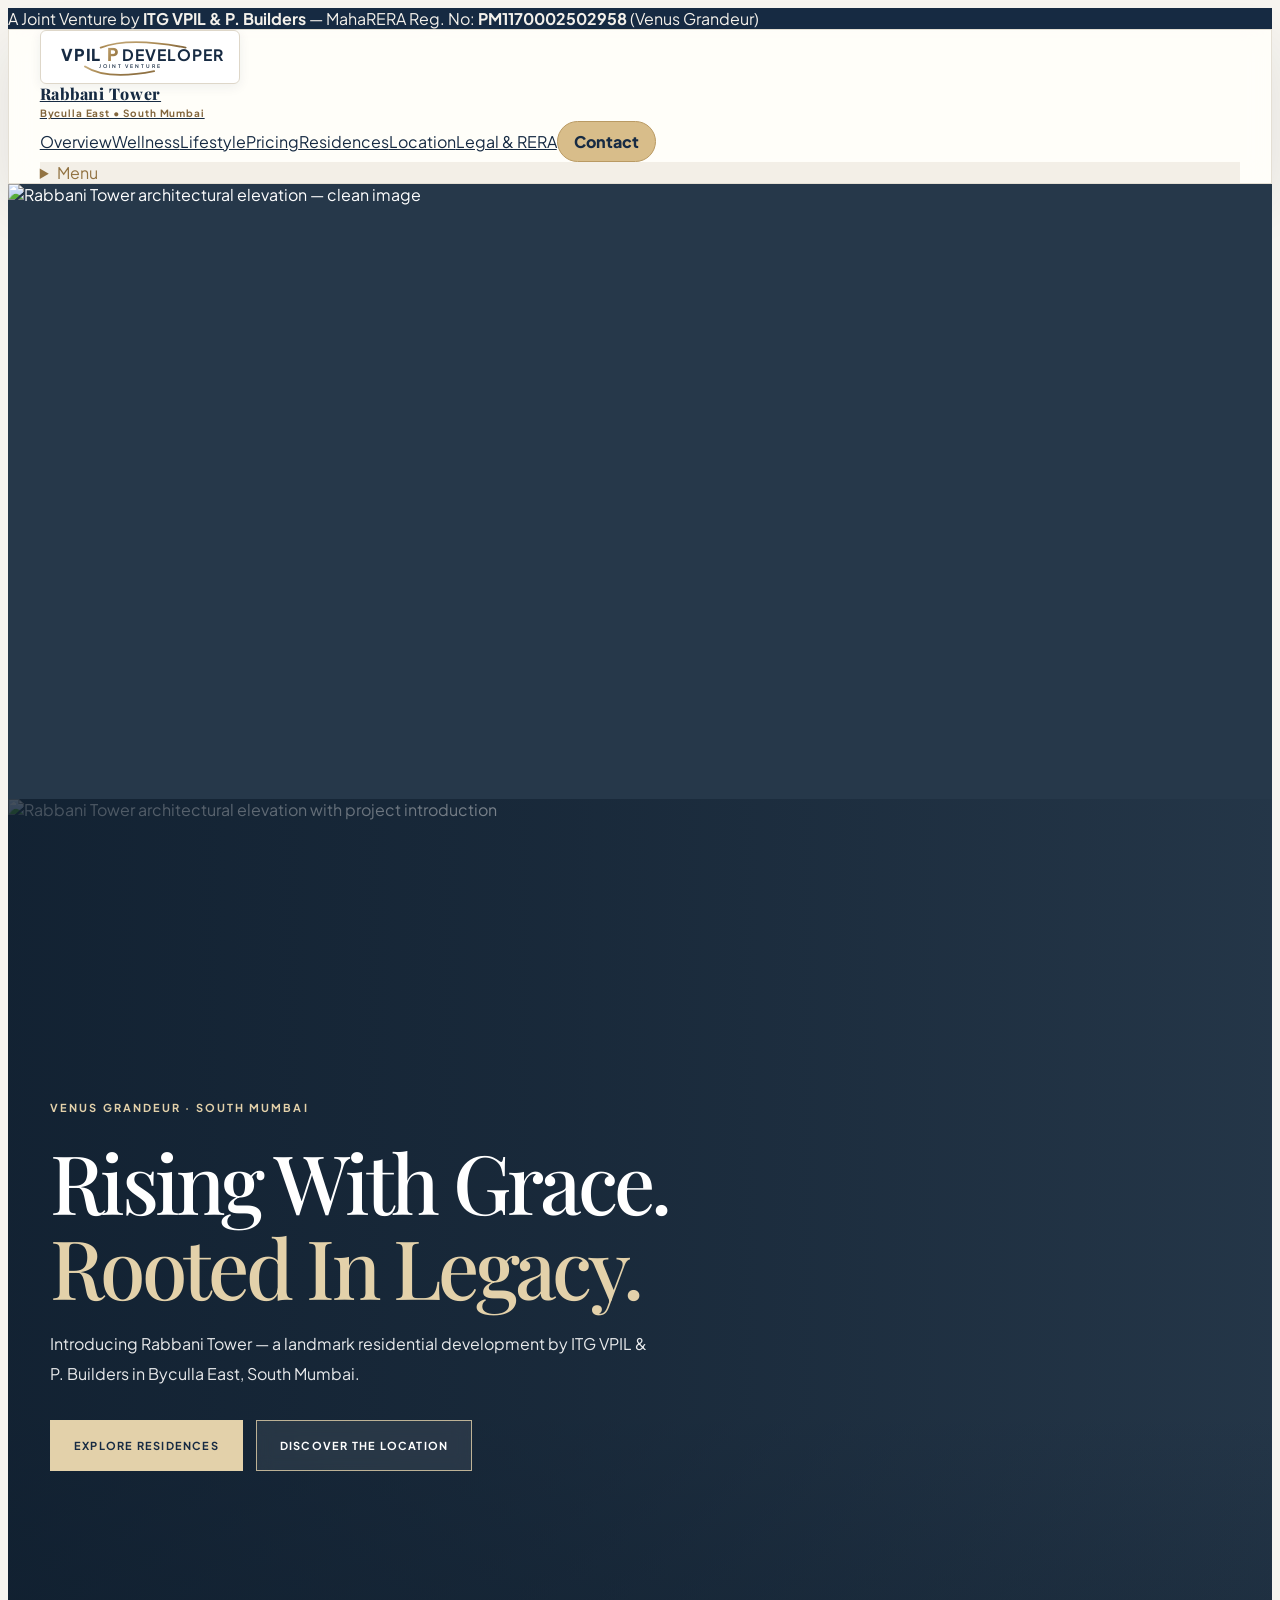
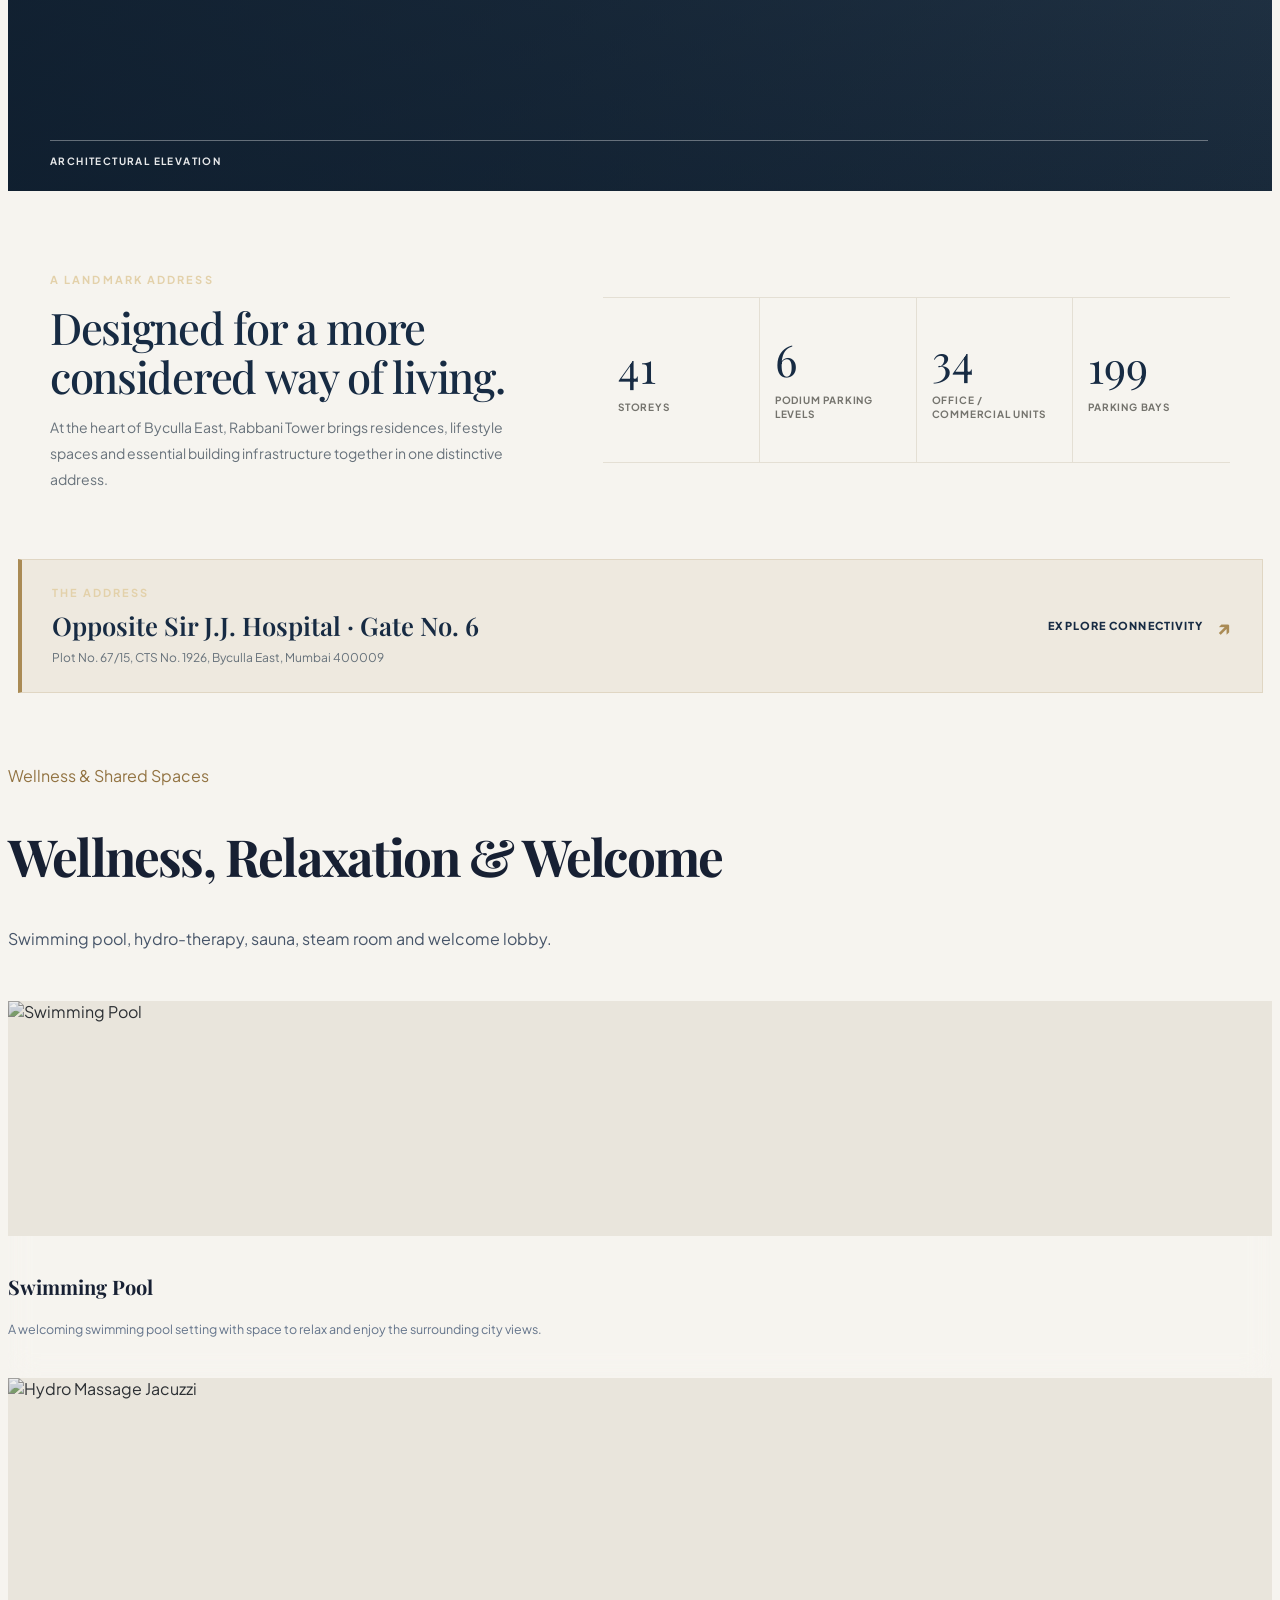
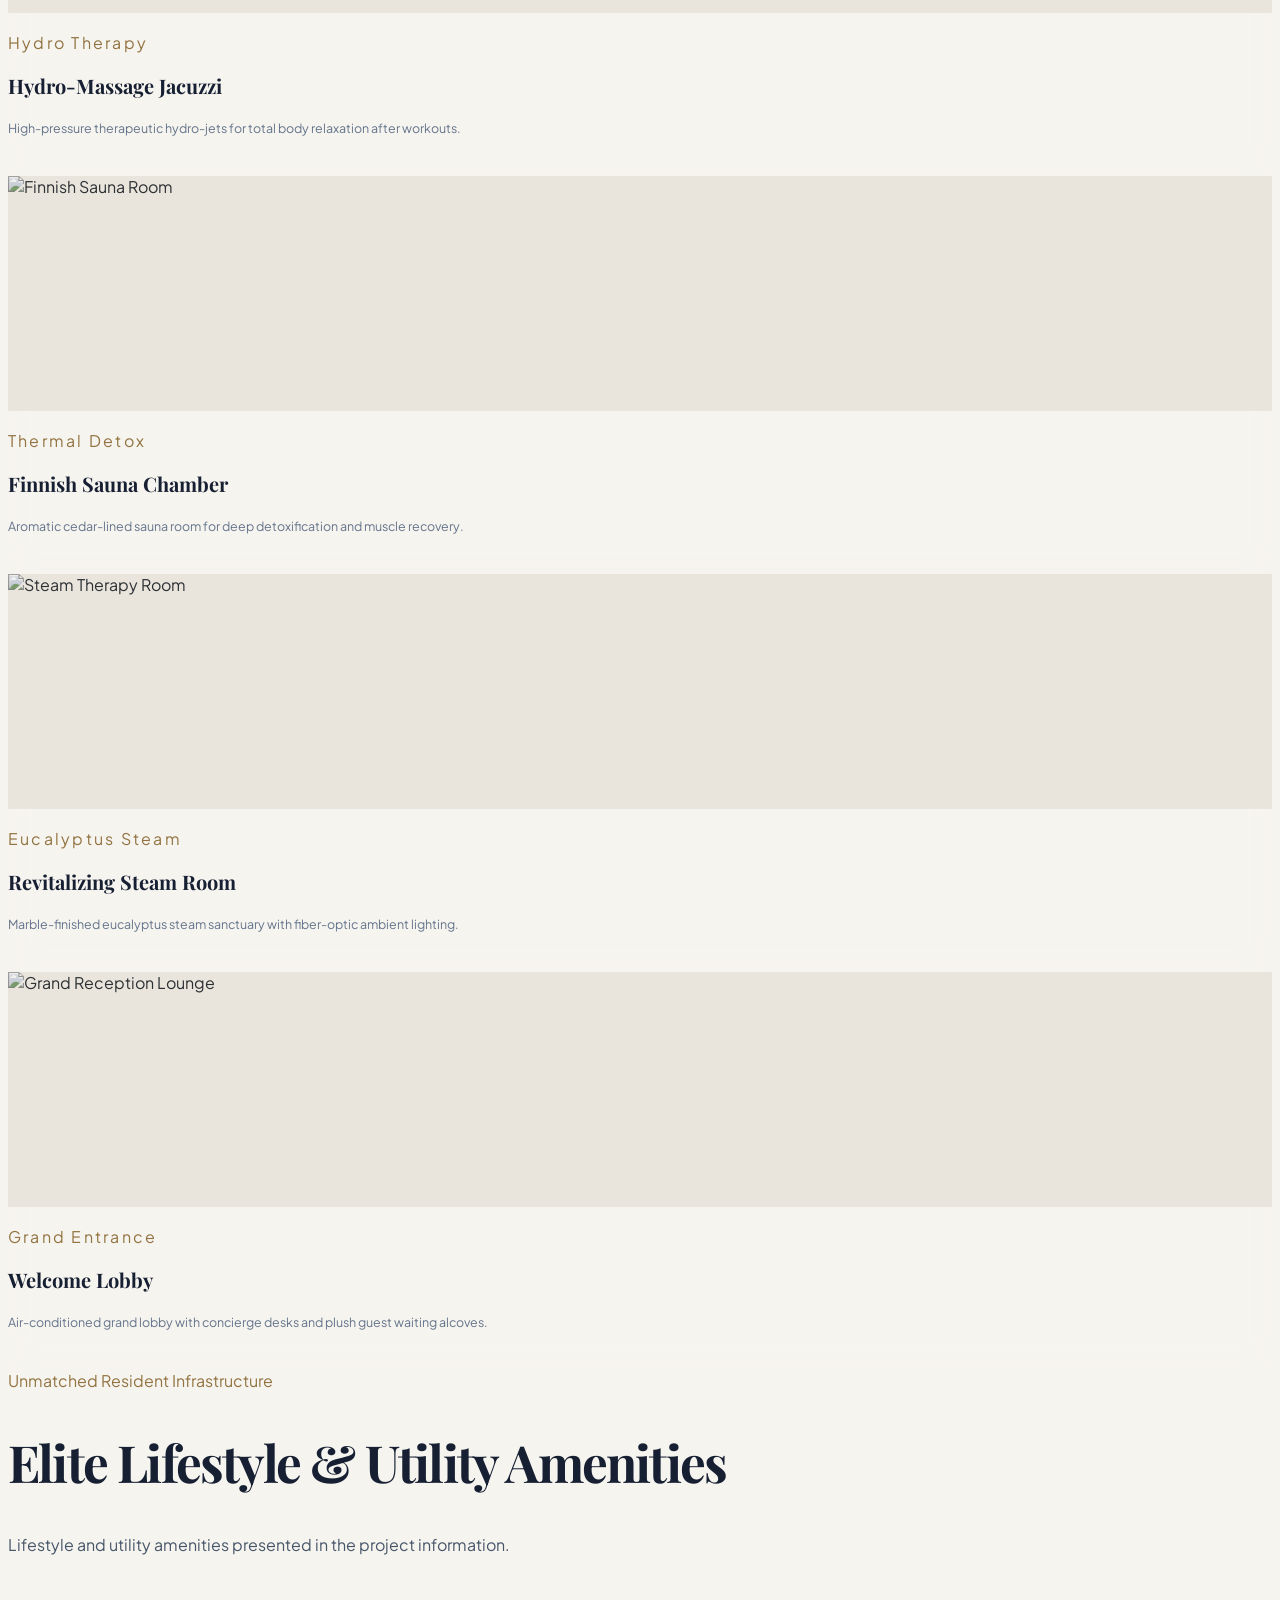
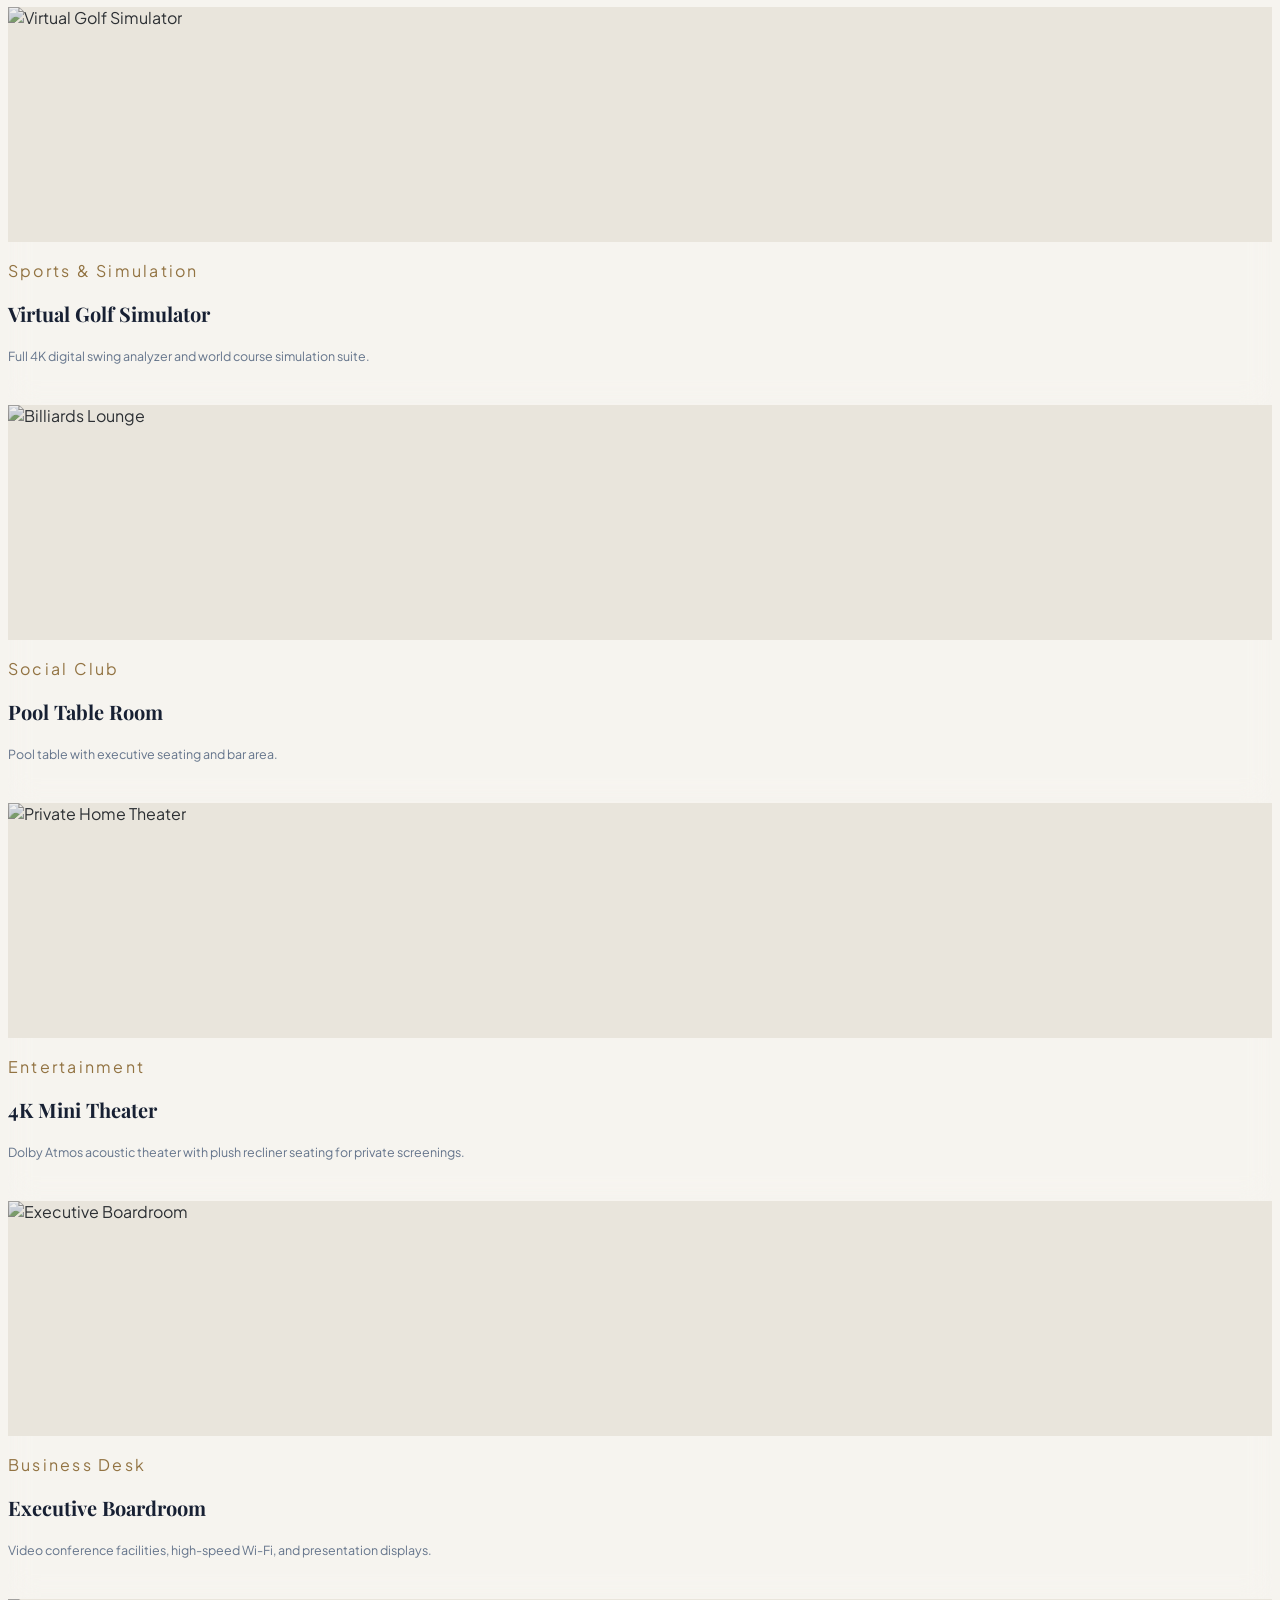
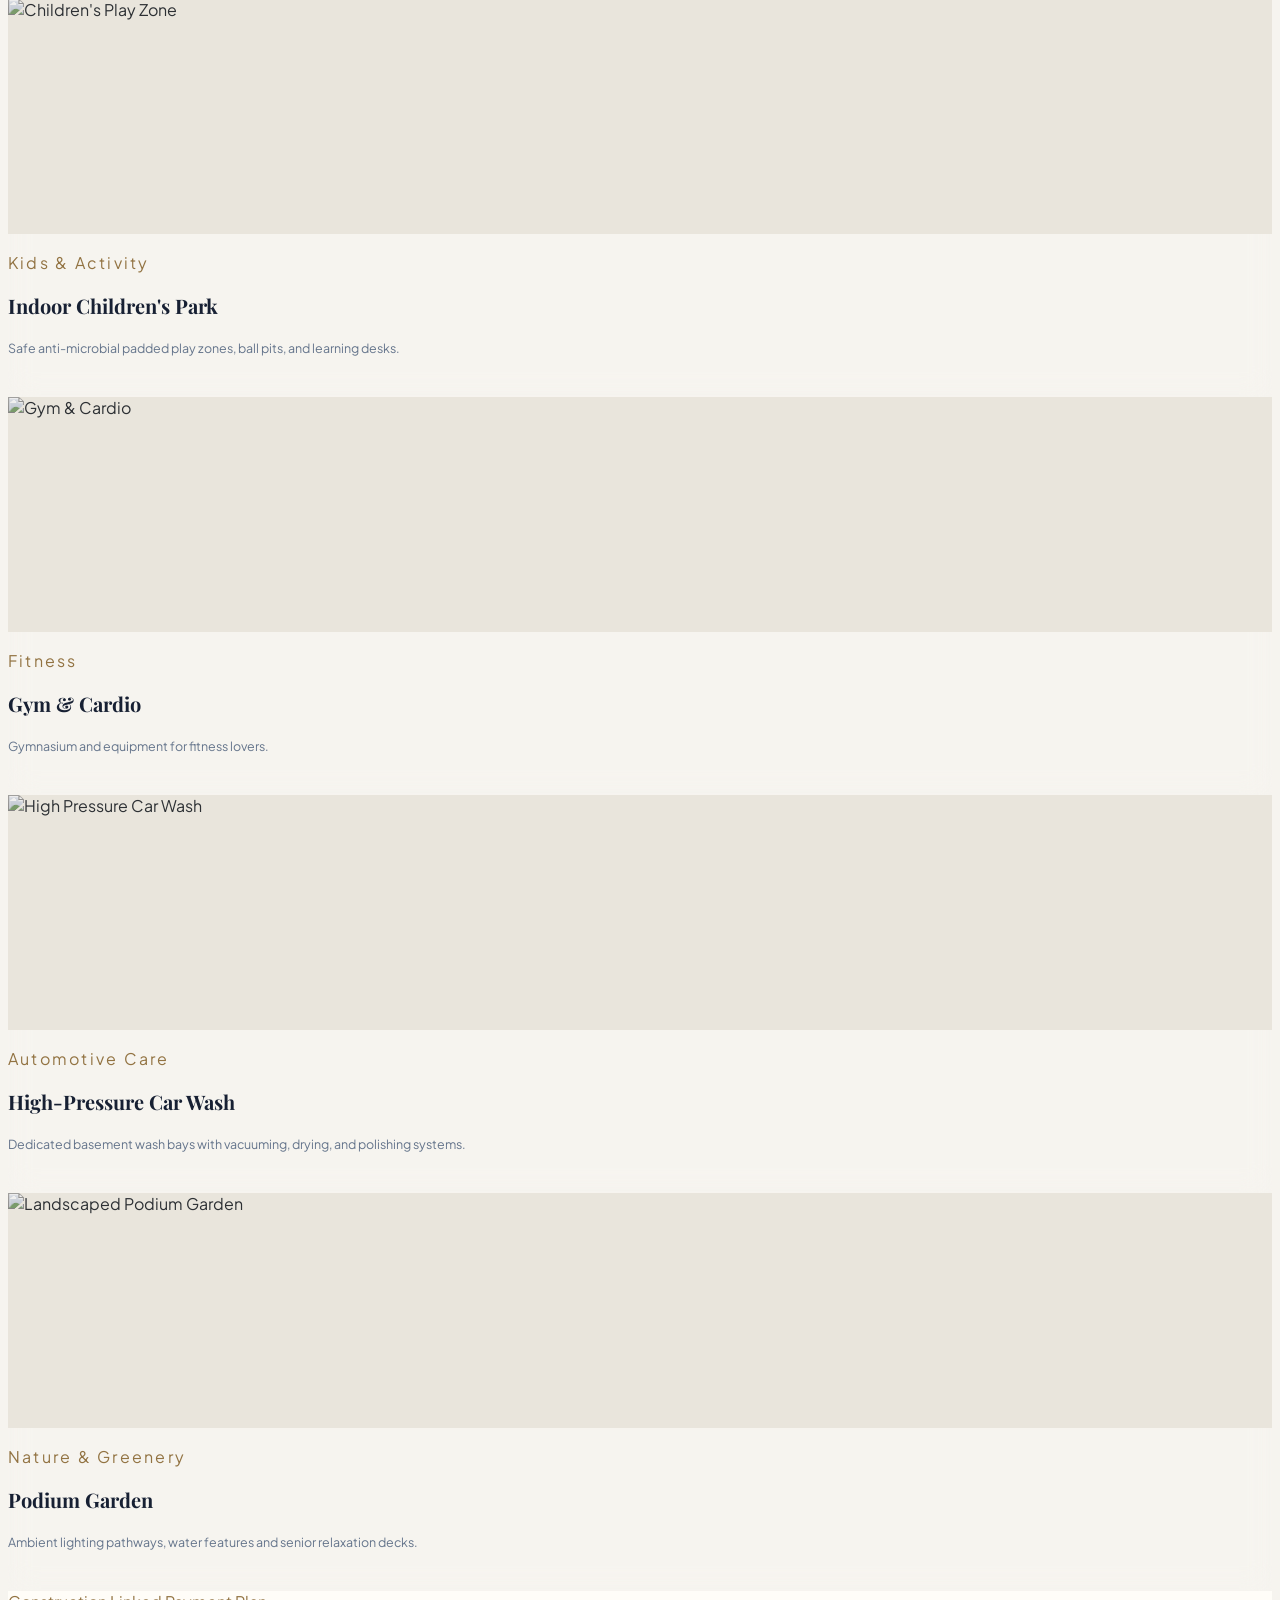
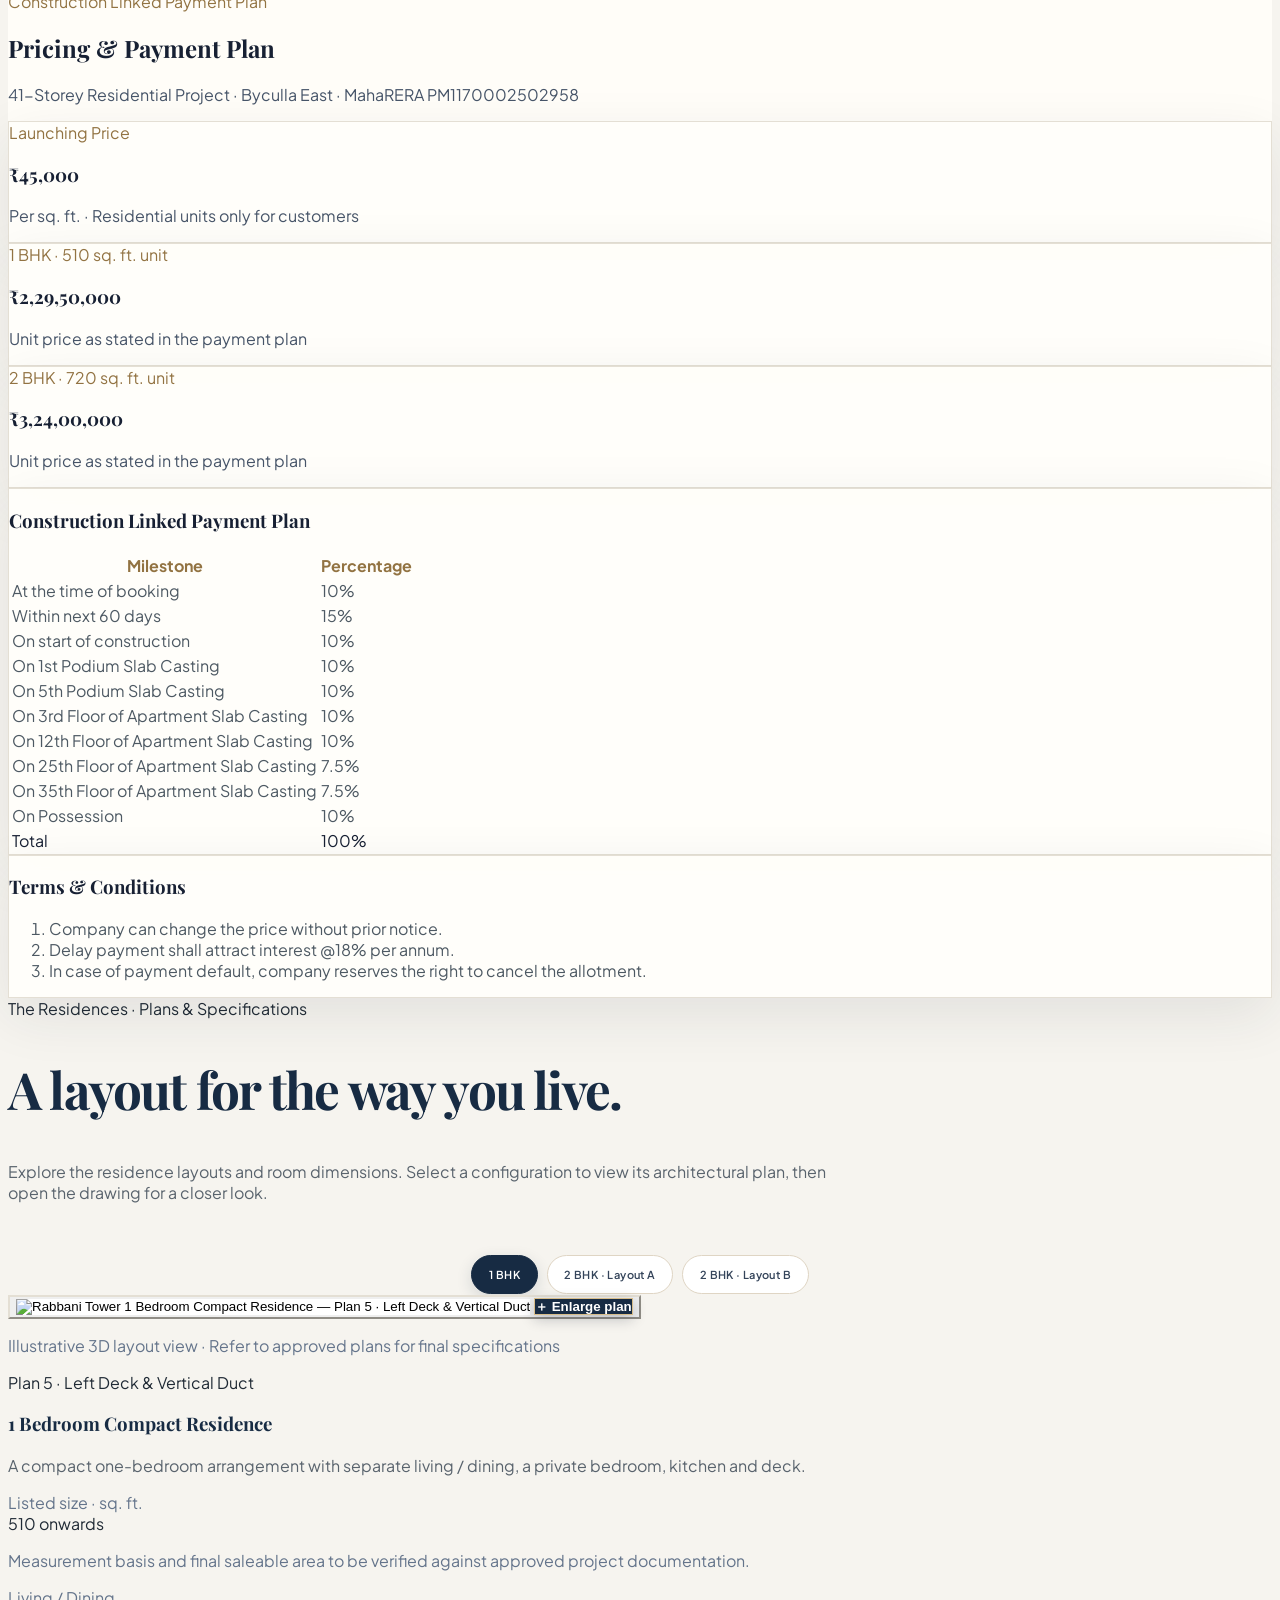
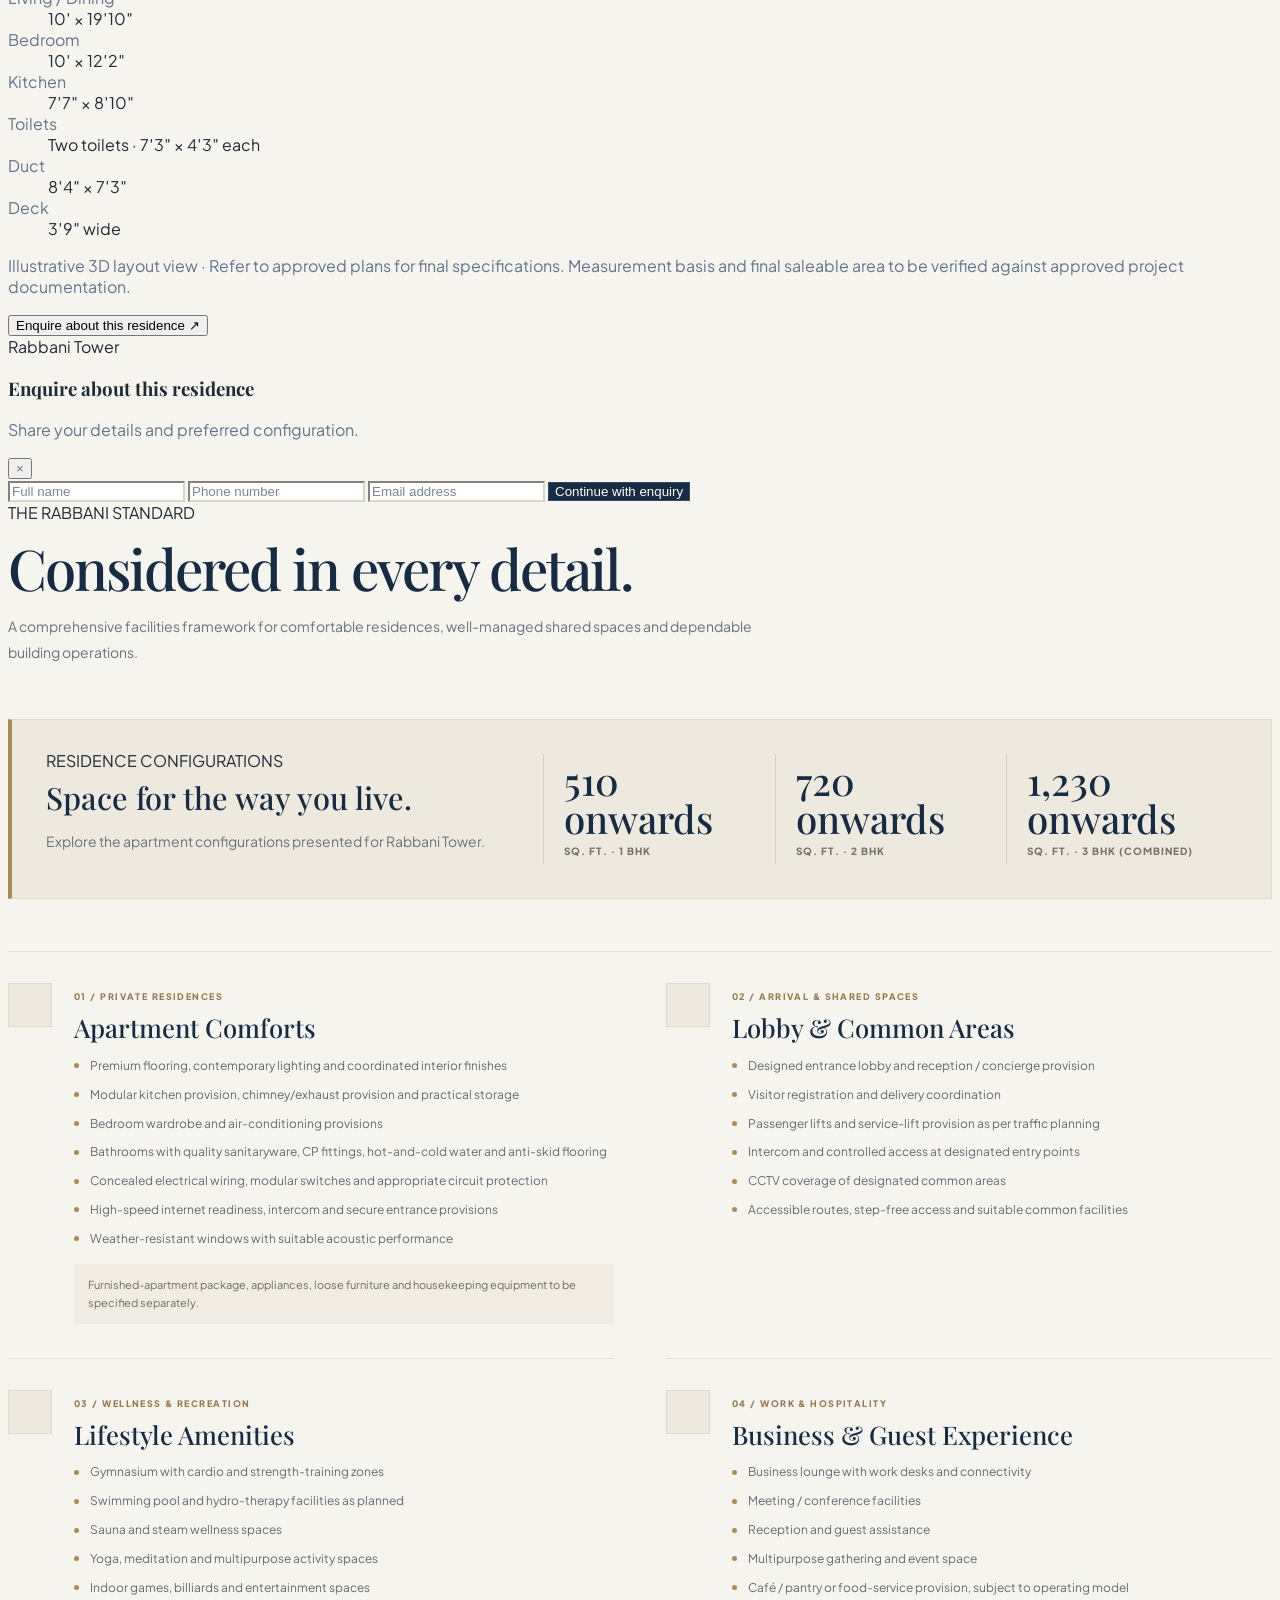
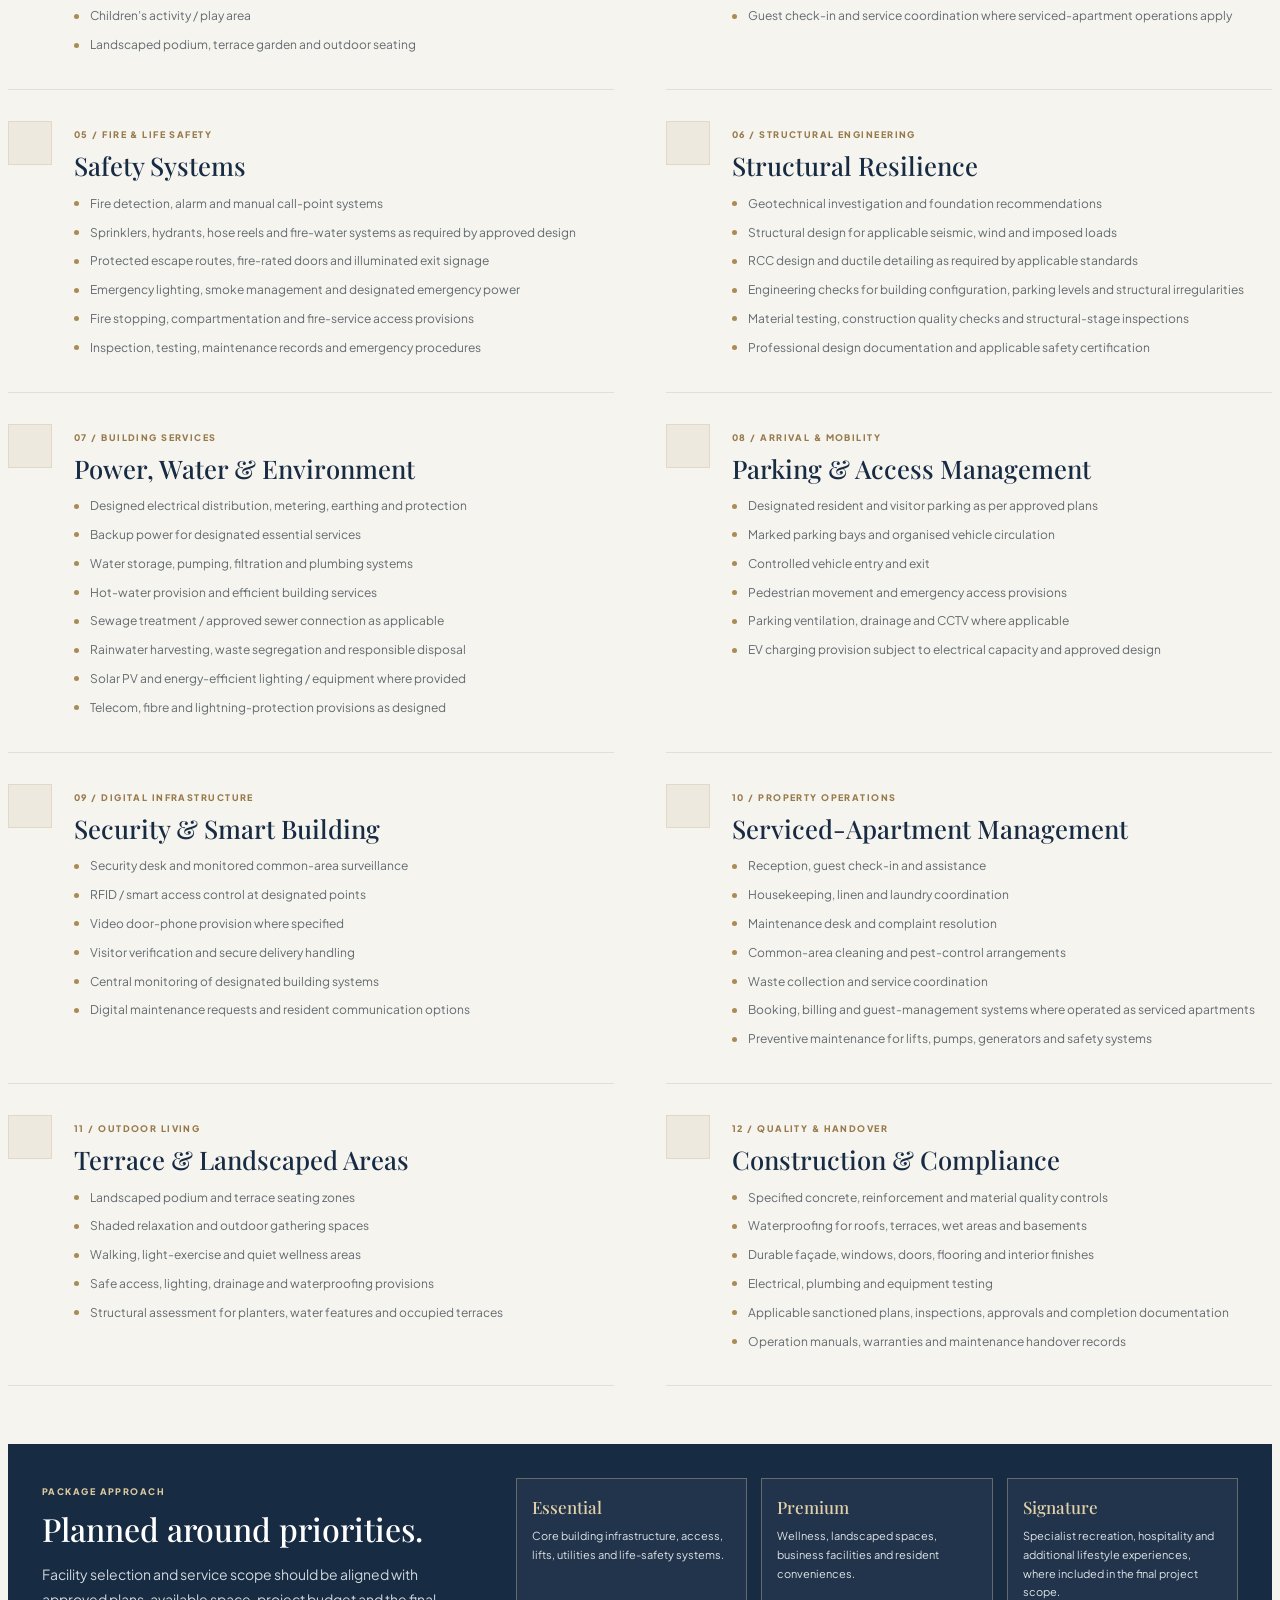
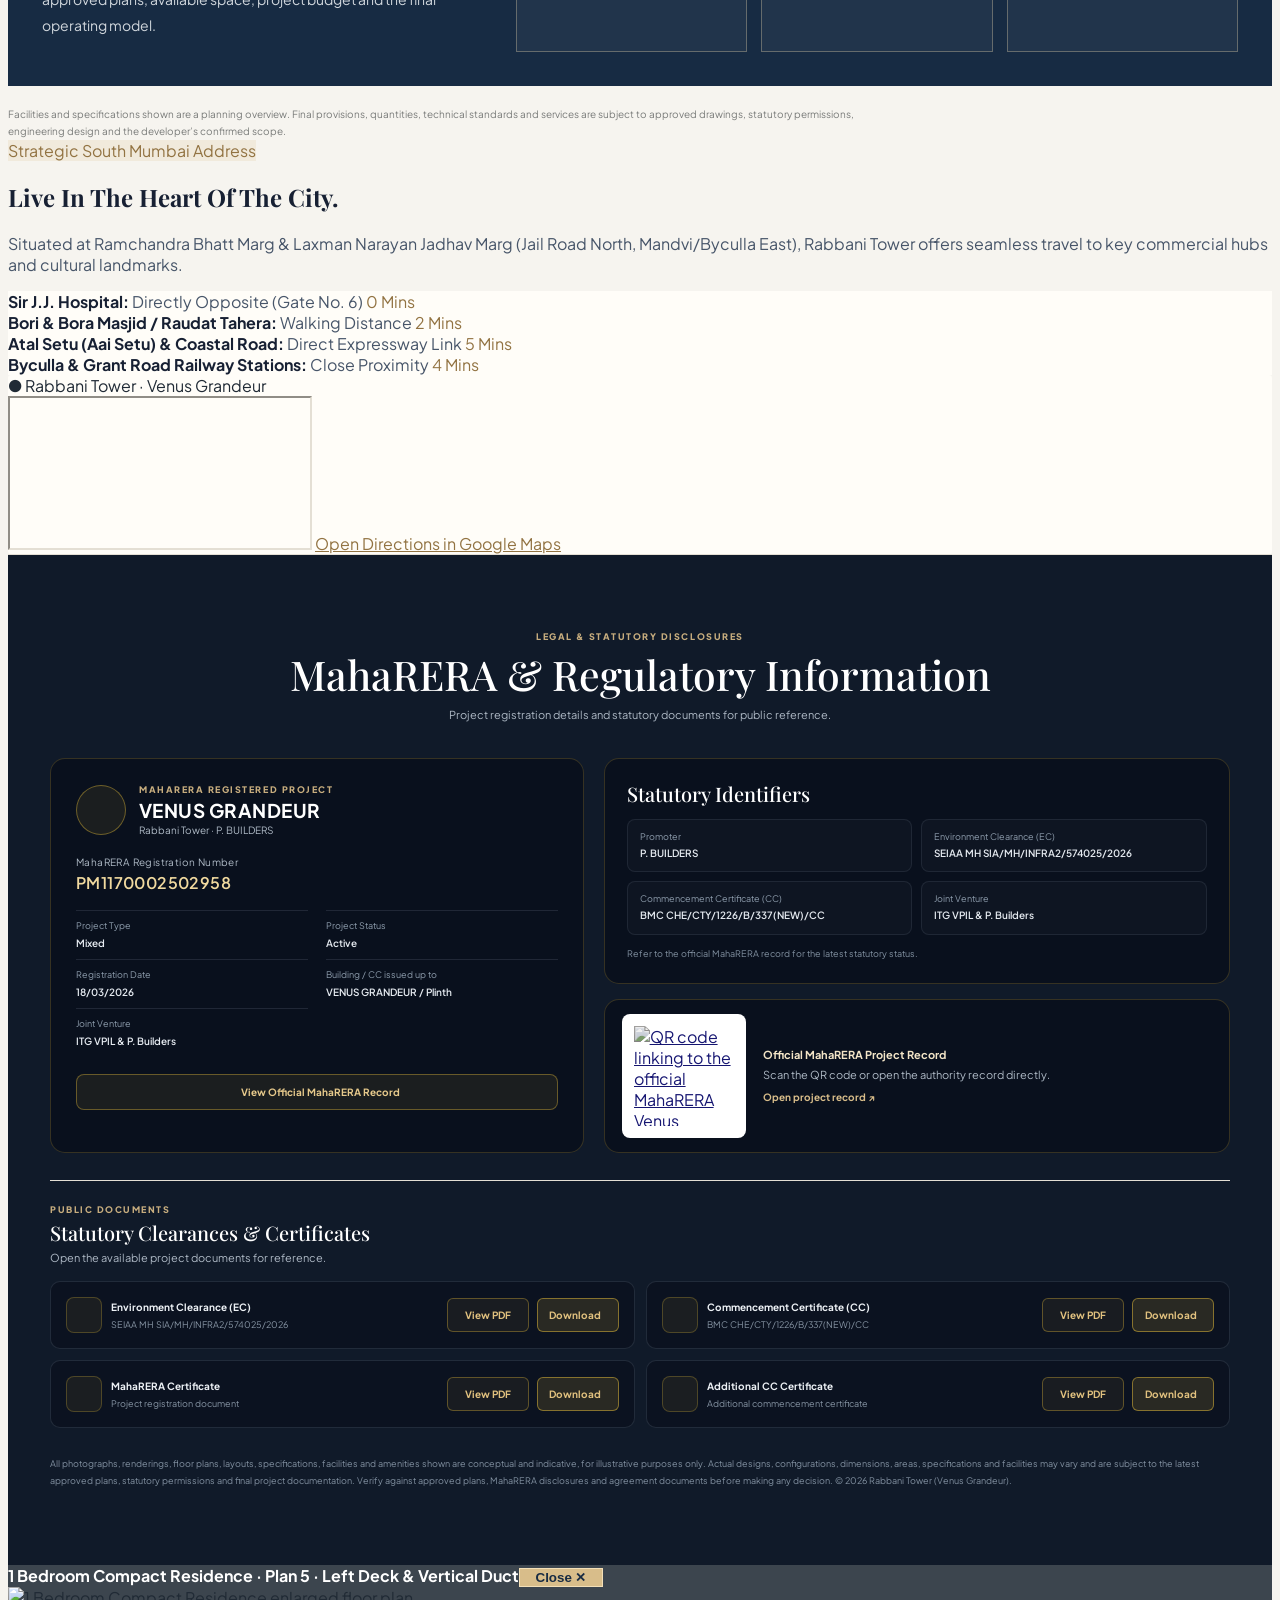
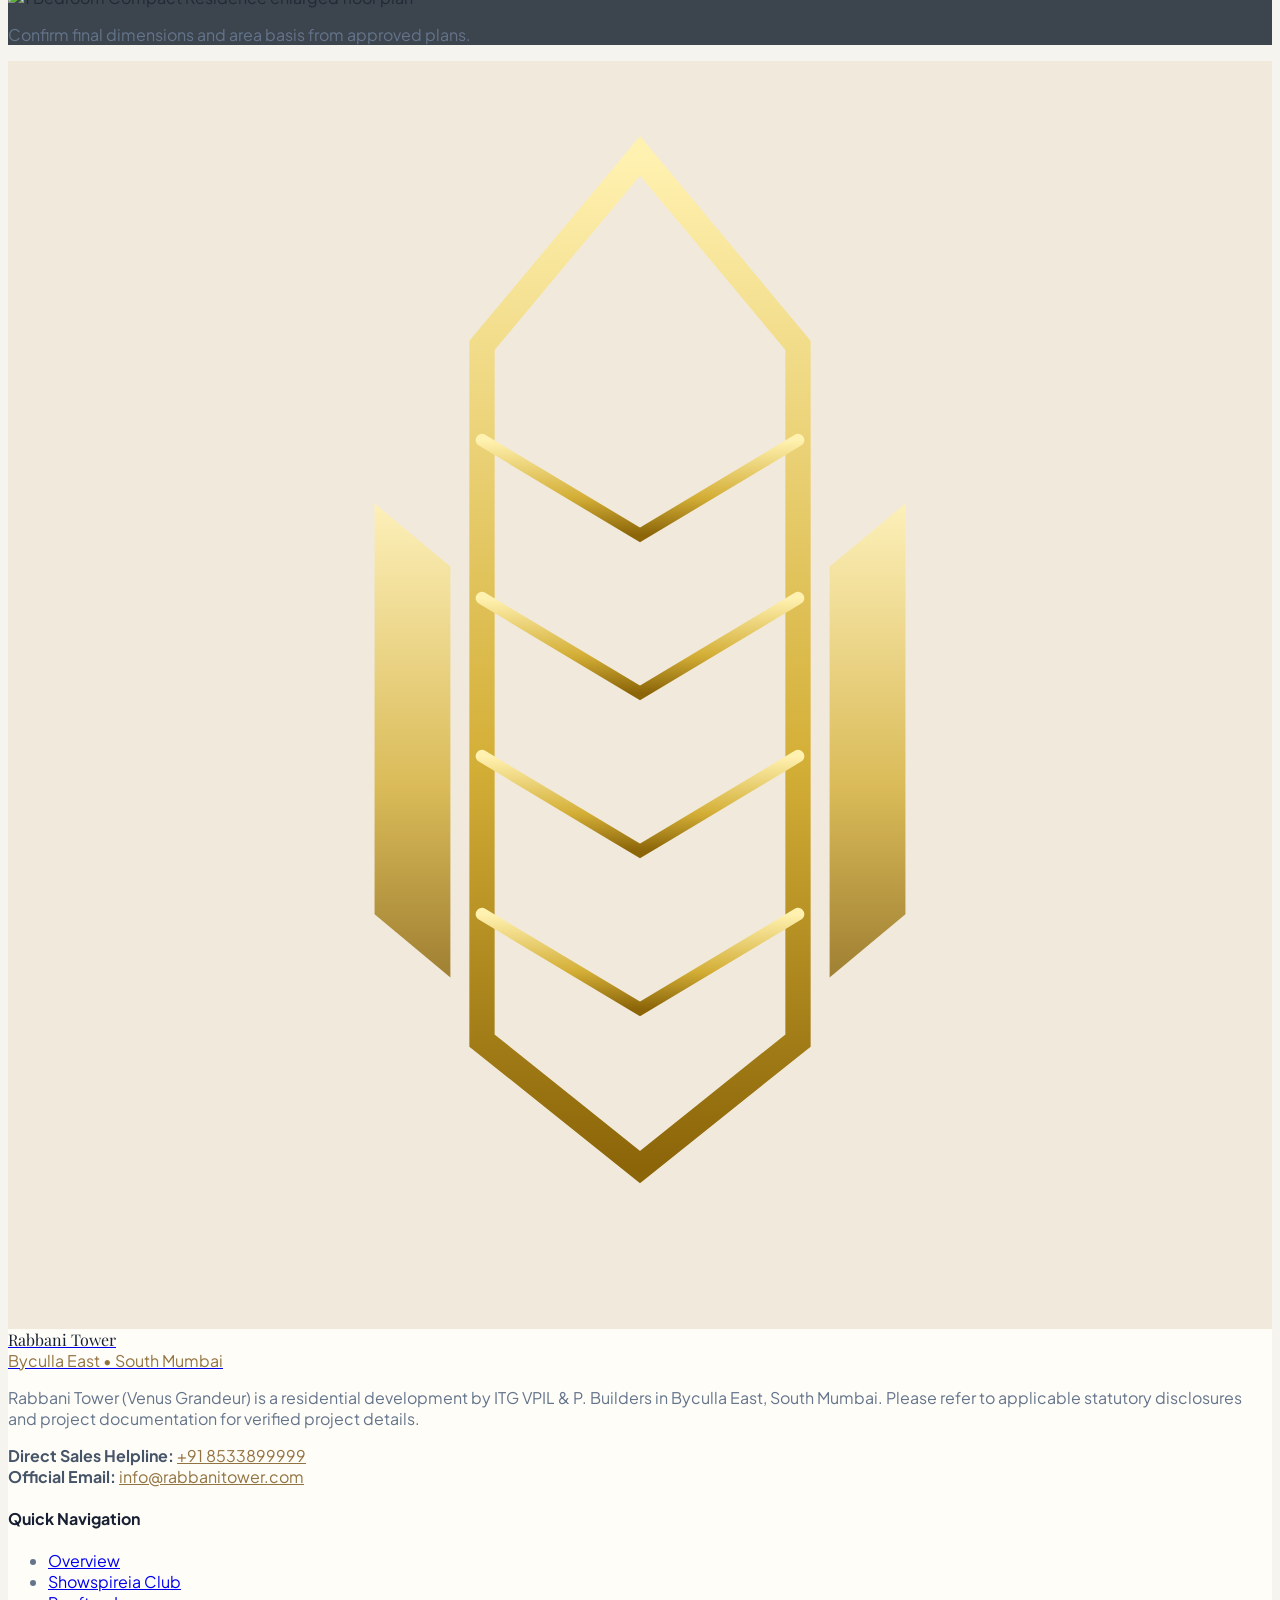
==== commit 9ce7f4c4: "Finalize PDF-aligned Rabbani Tower content and disclosures" ====
--- a/index.html
+++ b/index.html
@@ -84,7 +84,8 @@
         body[data-theme="light"] .border-slate-800 { border-color:#ded6c8 !important; }
         body[data-theme="light"] nav { background:rgba(255,253,248,.96); }
         body[data-theme="light"] .gold-gradient-text { background-image:linear-gradient(135deg,#8b6508,#aa7c11,#6d5010); }
-    </style>
+    #floorplans .rt-mobile-plan-dimensions, #floorplans .rt-mobile-plan-details h4.rt-mobile-plan-label { display:none !important; }
+</style>
     <link rel="stylesheet" href="/assets/css/rabbani-premium-light.css?v=9">
 </head>
 <body class="overflow-x-hidden custom-scrollbar selection:bg-gold-500 selection:text-black">
@@ -158,9 +159,9 @@
     <section id="wellness" class="py-24 px-6 relative border-t border-gold-500/10 bg-navy-950/40">
         <div class="max-w-7xl mx-auto">
             <div class="text-center max-w-3xl mx-auto mb-16">
-                <div class="text-xs font-bold text-gold-400 tracking-widest uppercase mb-2">Showspireia Wellness Experience</div>
-                <h2 class="font-serif text-3xl sm:text-5xl font-bold text-white mb-4">Rejuvenation & Hydro-Therapy</h2>
-                <p class="text-slate-300 font-light">An entire dedicated podium level designed for health, relaxation, and mental clarity.</p>
+                <div class="text-xs font-bold text-gold-400 tracking-widest uppercase mb-2">Wellness & Shared Spaces</div>
+                <h2 class="font-serif text-3xl sm:text-5xl font-bold text-white mb-4">Wellness, Relaxation & Welcome</h2>
+                <p class="text-slate-300 font-light">Swimming pool, hydro-therapy, sauna, steam room and welcome lobby.</p>
             </div>
 
             <div class="grid grid-cols-1 md:grid-cols-2 lg:grid-cols-3 gap-8 mb-12">
@@ -176,18 +177,7 @@
                 </div>
 
                 <!-- Indoor Lap Pool — retained in a non-rendering template for future reactivation -->
-                <template id="indoor-pool-card-template">
-                    <div class="glass-card glass-card-hover rounded-2xl overflow-hidden flex flex-col justify-between">
-                        <div class="h-56 overflow-hidden relative">
-                            <img src="https://assets.rabbanitower.com/indoor-swimming-pool.webp" alt="Indoor Swimming Pool" class="w-full h-full object-cover object-center">
-                        </div>
-                        <div class="p-6">
-                            <span class="text-[10px] font-bold text-gold-400 uppercase tracking-widest px-2.5 py-1 bg-gold-500/10 rounded">All-Weather Swimming</span>
-                            <h3 class="font-serif text-xl font-bold text-white mt-2">Indoor Olympic Pool</h3>
-                            <p class="text-xs text-slate-400 mt-2 leading-relaxed">Enclosed climate-controlled swimming bay designed for morning fitness and year-round laps.</p>
-                        </div>
-                    </div>
-                </template>
+                
 
                 <!-- Hydro Jacuzzi -->
                 <div class="glass-card glass-card-hover rounded-2xl overflow-hidden flex flex-col justify-between">
@@ -232,7 +222,7 @@
                     </div>
                     <div class="p-6">
                         <span class="text-[10px] font-bold text-gold-400 uppercase tracking-widest px-2.5 py-1 bg-gold-500/10 rounded">Grand Entrance</span>
-                        <h3 class="font-serif text-xl font-bold text-white mt-2">Showspireia Welcome Lobby</h3>
+                        <h3 class="font-serif text-xl font-bold text-white mt-2">Welcome Lobby</h3>
                         <p class="text-xs text-slate-400 mt-2 leading-relaxed">Air-conditioned grand lobby with concierge desks and plush guest waiting alcoves.</p>
                     </div>
                 </div>
@@ -247,7 +237,7 @@
             <div class="text-center max-w-3xl mx-auto mb-16">
                 <div class="text-xs font-bold text-gold-400 tracking-widest uppercase mb-2">Unmatched Resident Infrastructure</div>
                 <h2 class="font-serif text-3xl sm:text-5xl font-bold text-white mb-4">Elite Lifestyle & Utility Amenities</h2>
-                <p class="text-slate-300 font-light">From private entertainment lounges to basement automated services, every detail is engineered for effortless living.</p>
+                <p class="text-slate-300 font-light">Lifestyle and utility amenities presented in the project information.</p>
             </div>
 
             <div class="grid grid-cols-1 md:grid-cols-2 lg:grid-cols-4 gap-6">
@@ -310,7 +300,7 @@
                         <p class="text-xs text-slate-400 mt-1">Safe anti-microbial padded play zones, ball pits, and learning desks.</p>
                     </div>
                 </div>
-                <!-- Industrial Laundromat -->
+                <!-- Gym & Cardio -->
                 <div class="glass-card glass-card-hover rounded-2xl overflow-hidden flex flex-col justify-between">
 <div class="h-44 overflow-hidden relative"><img src="https://assets.rabbanitower.com/gym-cardio.webp" alt="Gym & Cardio" class="w-full h-full object-cover"></div>
 <div class="p-5"><span class="text-[10px] font-bold text-gold-400 uppercase tracking-widest px-2 py-0.5 bg-gold-500/10 rounded">Fitness</span><h3 class="font-serif text-lg font-bold text-white mt-1">Gym & Cardio</h3><p class="text-xs text-slate-400 mt-1">Gymnasium and equipment for fitness lovers.</p></div></div>
@@ -335,7 +325,7 @@
                     <div class="p-5">
                         <span class="text-[10px] font-bold text-gold-400 uppercase tracking-widest px-2 py-0.5 bg-gold-500/10 rounded">Nature & Greenery</span>
                         <h3 class="font-serif text-lg font-bold text-white mt-1">Podium Garden</h3>
-                        <p class="text-xs text-slate-400 mt-1">Ambient lighting pathways, water features, and senior relaxation decks.</p>
+                        <p class="text-xs text-slate-400 mt-1">Ambient lighting pathways, water features and senior relaxation decks.</p>
                     </div>
                 </div>
             </div>
@@ -389,16 +379,15 @@
             <h3 id="plan-title" class="font-serif text-3xl sm:text-4xl text-[#172b43] mt-3">1 Bedroom Residence</h3>
             <p id="plan-desc" class="text-sm leading-7 text-slate-600 mt-4">A considered one-bedroom layout with living and dining, a private bedroom, kitchen and deck.</p>
             <div class="mt-6 rounded-xl bg-[#f7f4ed] border border-[#e9e2d7] p-4">
-              <div class="text-[10px] uppercase tracking-[.18em] font-bold text-slate-500 mb-2">Listed size variants · sq. ft.</div>
-              <div id="plan-area-variants" class="text-xl font-semibold tracking-wide text-[#9a7944]">510 · 536 · 559</div>
+              <div class="text-[10px] uppercase tracking-[.18em] font-bold text-slate-500 mb-2">Listed size · sq. ft.</div>
+              <div id="plan-area-variants" class="text-xl font-semibold tracking-wide text-[#9a7944]">510 onwards</div>
               <p class="text-[10px] leading-4 text-slate-500 mt-2">Measurement basis and final saleable area to be verified against approved project documentation.</p>
             </div>
             <div class="mt-7 border-t border-[#e9e2d7] pt-5">
-              <div class="text-[10px] uppercase tracking-[.18em] font-bold text-slate-500 mb-3">Room dimensions</div>
-              <dl id="plan-dimensions" class="grid grid-cols-1 gap-3 text-sm"></dl>
+              <div class="hidden"><dl id="plan-dimensions" class="grid grid-cols-1 gap-3 text-sm"></dl></div>
             </div>
             <div class="mt-7 pt-5 border-t border-[#e9e2d7]">
-              <p class="text-[11px] leading-5 text-slate-500">Room dimensions are reproduced from the supplied floor-plan document. Unit area / saleable area and final configuration should be verified against approved project documentation.</p>
+              <p class="text-[11px] leading-5 text-slate-500">Illustrative 3D layout view · Refer to approved plans for final specifications. Measurement basis and final saleable area to be verified against approved project documentation.</p>
               <button type="button" onclick="openResidenceEnquiry()" class="inline-flex items-center gap-2 mt-5 text-xs font-bold tracking-[.12em] uppercase text-[#8a6b3d] hover:text-[#172b43]">Enquire about this residence <span aria-hidden="true">↗</span></button>
             </div>
           </div>
@@ -695,9 +684,8 @@
           <div><dt>Project Type</dt><dd>Mixed</dd></div>
           <div><dt>Project Status</dt><dd>Active</dd></div>
           <div><dt>Registration Date</dt><dd>18/03/2026</dd></div>
-          <div><dt>Original Completion Date</dt><dd>31/12/2033</dd></div>
-          <div><dt>Revised Completion Date</dt><dd>30/04/2034</dd></div>
           <div><dt>Building / CC issued up to</dt><dd>VENUS GRANDEUR / Plinth</dd></div>
+          <div><dt>Joint Venture</dt><dd>ITG VPIL &amp; P. Builders</dd></div>
         </dl>
         <a class="rt-rera-official-link" href="https://maharerait.maharashtra.gov.in/project/view/63273" target="_blank" rel="noopener noreferrer">
           <i data-lucide="external-link" aria-hidden="true"></i> View Official MahaRERA Record
@@ -705,18 +693,7 @@
       </article>
 
       <div class="rt-rera-side">
-        <article class="rt-rera-disclosures">
-          <h3>Additional Disclosures</h3>
-          <div class="rt-rera-disclosure-grid">
-            <div><span>Promoter Name</span><strong>P. BUILDERS</strong></div>
-            <div><span>Building Summary</span><strong>No building summary details available</strong></div>
-            <div><span>Complaint Details</span><strong>No complaints filed</strong></div>
-            <div><span>Non-Compliance Details</span><strong>No non-compliance details recorded</strong></div>
-            <div><span>Warrants Issued</span><strong>No warrants issued</strong></div>
-            <div><span>Commencement Certificate</span><strong>VENUS GRANDEUR — CC issued up to Plinth</strong></div>
-          </div>
-          <p class="rt-rera-note">The information above is presented from the project disclosure details supplied for this website. Please refer to the official MahaRERA record for the latest statutory status.</p>
-        </article>
+        <article class="rt-rera-disclosures"><h3>Statutory Identifiers</h3><div class="rt-rera-disclosure-grid"><div><span>Promoter</span><strong>P. BUILDERS</strong></div><div><span>Environment Clearance (EC)</span><strong>SEIAA MH SIA/MH/INFRA2/574025/2026</strong></div><div><span>Commencement Certificate (CC)</span><strong>BMC CHE/CTY/1226/B/337(NEW)/CC</strong></div><div><span>Joint Venture</span><strong>ITG VPIL &amp; P. Builders</strong></div></div><p class="rt-rera-note">Refer to the official MahaRERA record for the latest statutory status.</p></article>
 
         <article class="rt-rera-qr-card">
           <a class="rt-rera-qr" href="https://maharerait.maharashtra.gov.in/project/view/63273" target="_blank" rel="noopener noreferrer" aria-label="Open official MahaRERA Venus Grandeur project record">
@@ -759,6 +736,7 @@
           <div class="rt-rera-actions"><a href="https://assets.rabbanitower.com/documents/cc_certificate.pdf" target="_blank" rel="noopener noreferrer" aria-label="View Additional CC Certificate in browser PDF viewer">View PDF</a><a class="rt-rera-download" href="https://assets.rabbanitower.com/documents/cc_certificate.pdf" target="_blank" rel="noopener noreferrer" download aria-label="Download Additional CC Certificate">Download <i data-lucide="download" aria-hidden="true"></i></a></div>
         </article>
       </div>
+<p class="rt-rera-note" style="margin-top:28px;line-height:1.8">All photographs, renderings, floor plans, layouts, specifications, facilities and amenities shown are conceptual and indicative, for illustrative purposes only. Actual designs, configurations, dimensions, areas, specifications and facilities may vary and are subject to the latest approved plans, statutory permissions and final project documentation. Verify against approved plans, MahaRERA disclosures and agreement documents before making any decision. © 2026 Rabbani Tower (Venus Grandeur).</p>
     </section>
   </div>
 </section>
@@ -900,9 +878,9 @@
                 <div>
                     <label class="block text-slate-300 mb-1 font-medium">Interested Configuration</label>
                     <select id="form-config" class="w-full px-4 py-2.5 rounded-lg bg-obsidian border border-slate-800 text-white focus:border-gold-500 outline-none">
-                        <option value="1BHK">1 BHK (510 / 536 / 559 sq. ft.)</option>
-                        <option value="2BHK">2 BHK (720 / 746 / 772 sq. ft.)</option>
-                        <option value="Combined">3 BHK Combined (1,230 / 1,294 / 1,308 sq. ft.)</option>
+                        <option value="1BHK">1 BHK (510 onwards sq. ft.)</option>
+                        <option value="2BHK">2 BHK (720 onwards sq. ft.)</option>
+                        <option value="Combined">3 BHK Combined (1,230 onwards sq. ft.)</option>
                         <option value="Commercial">Commercial Shop / Arcade Space</option>
                     </select>
                 </div>
@@ -972,7 +950,7 @@
             ]
           },
           '2bhk-c': {
-            area: '720 · 746 · 772',
+            area: '720 onwards',
             title: '2 Bedroom Residence',
             tag: 'Plan 4 · Right Living & Left Bedrooms',
             desc: 'A further two-bedroom alternate layout with living space to the right and bedrooms arranged on the left.',
@@ -1074,7 +1052,7 @@
 
             const dimensionsTitle = document.createElement('h4');
             dimensionsTitle.className = 'rt-mobile-plan-label';
-            dimensionsTitle.textContent = 'Room dimensions';
+            dimensionsTitle.textContent = '';
             const dimensions = document.createElement('dl');
             dimensions.className = 'rt-mobile-plan-dimensions';
             data.dimensions.forEach(([label, value]) => {
@@ -1089,7 +1067,7 @@
 
             const note = document.createElement('p');
             note.className = 'rt-mobile-plan-note';
-            note.textContent = 'Room dimensions are reproduced from the supplied floor-plan document. Final area and configuration should be verified against approved project documentation.';
+            note.textContent = 'Illustrative 3D layout view · Refer to approved plans for final specifications.';
             const enquiry = document.createElement('button');
             enquiry.type = 'button';
             enquiry.className = 'rt-mobile-plan-enquiry';
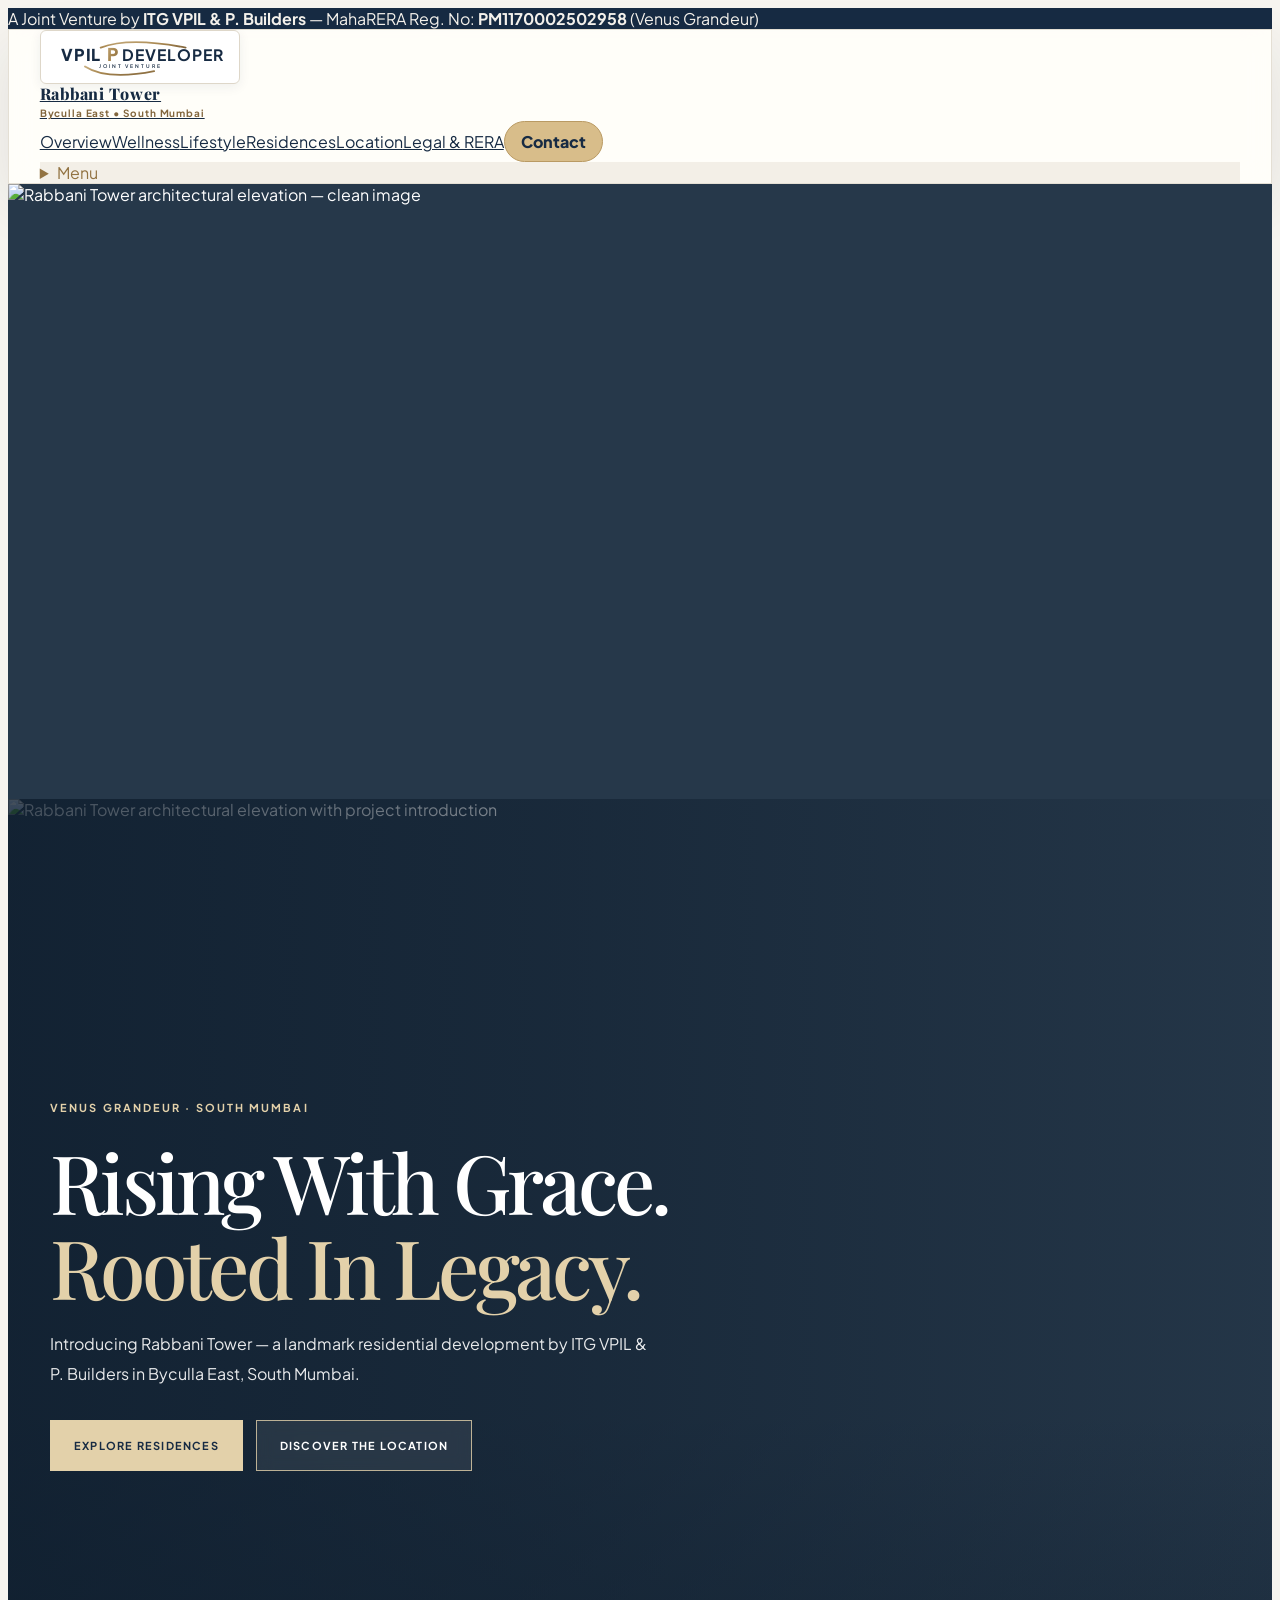
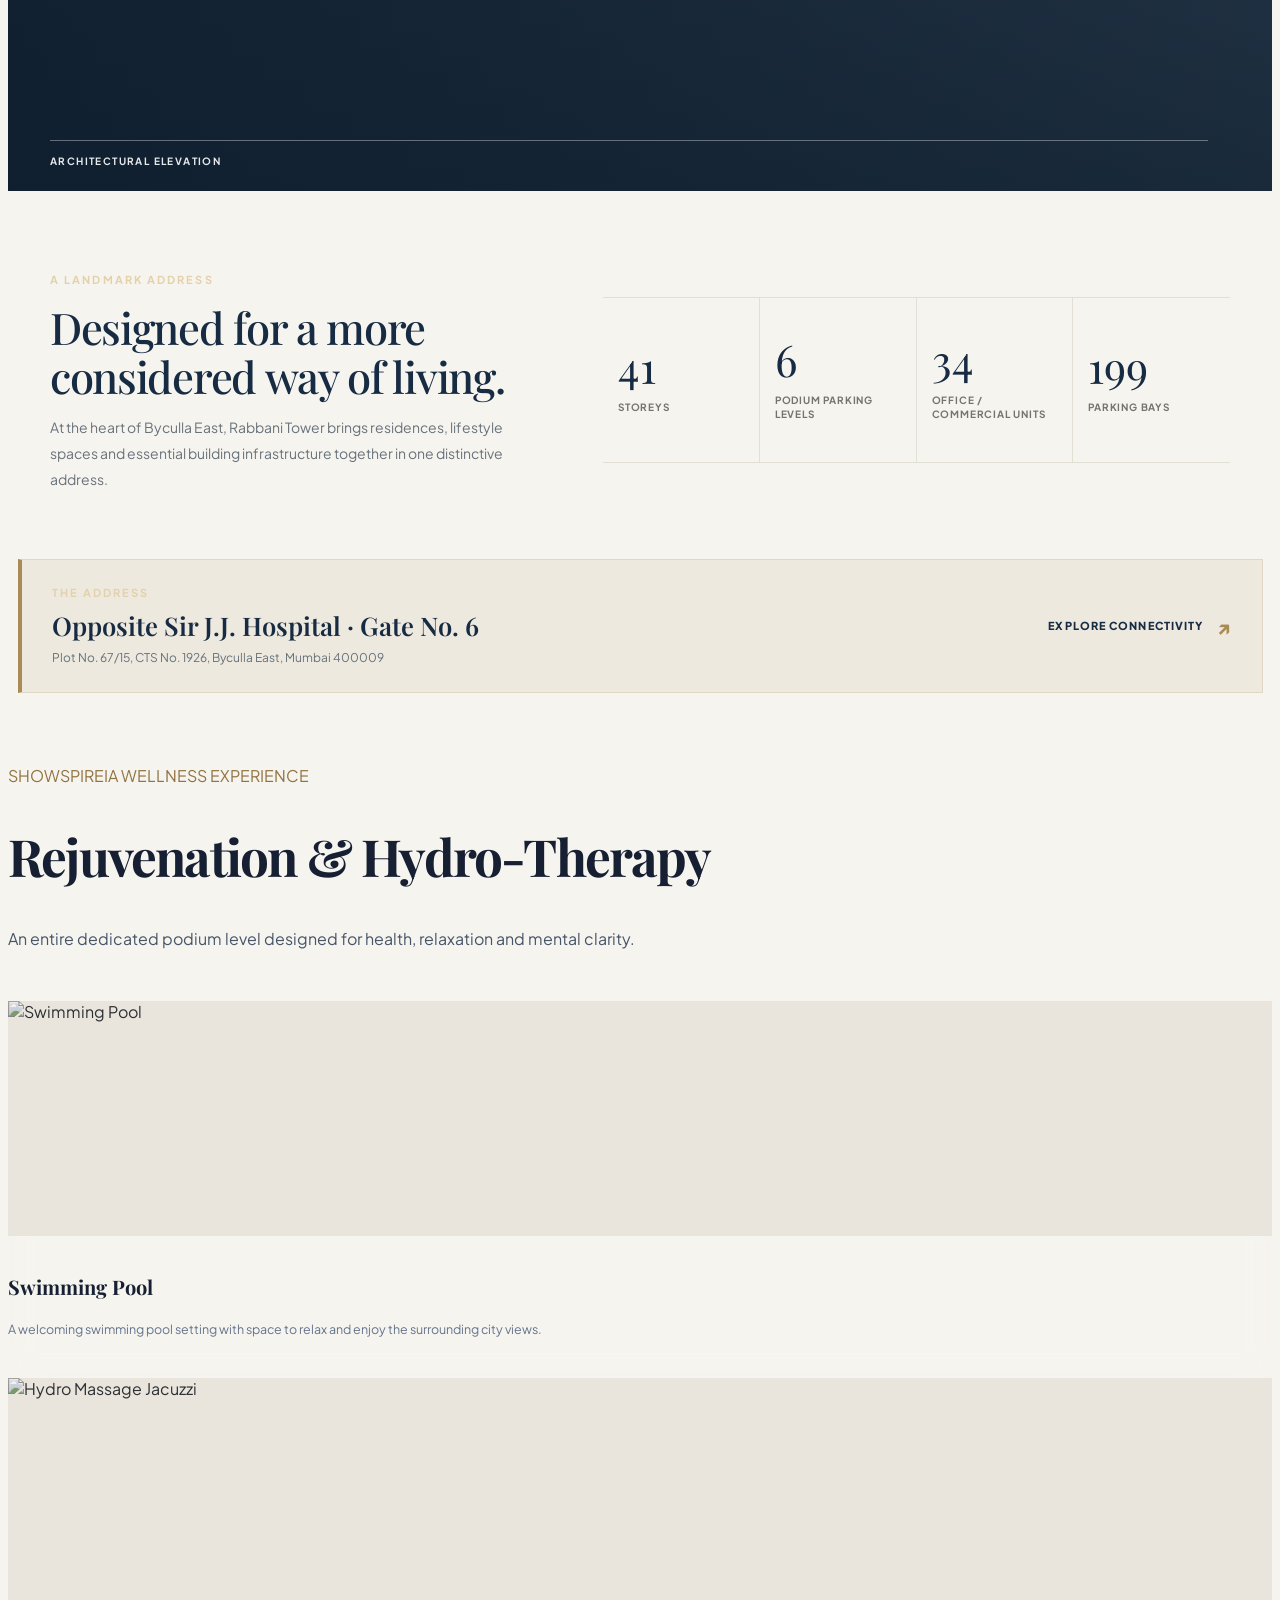
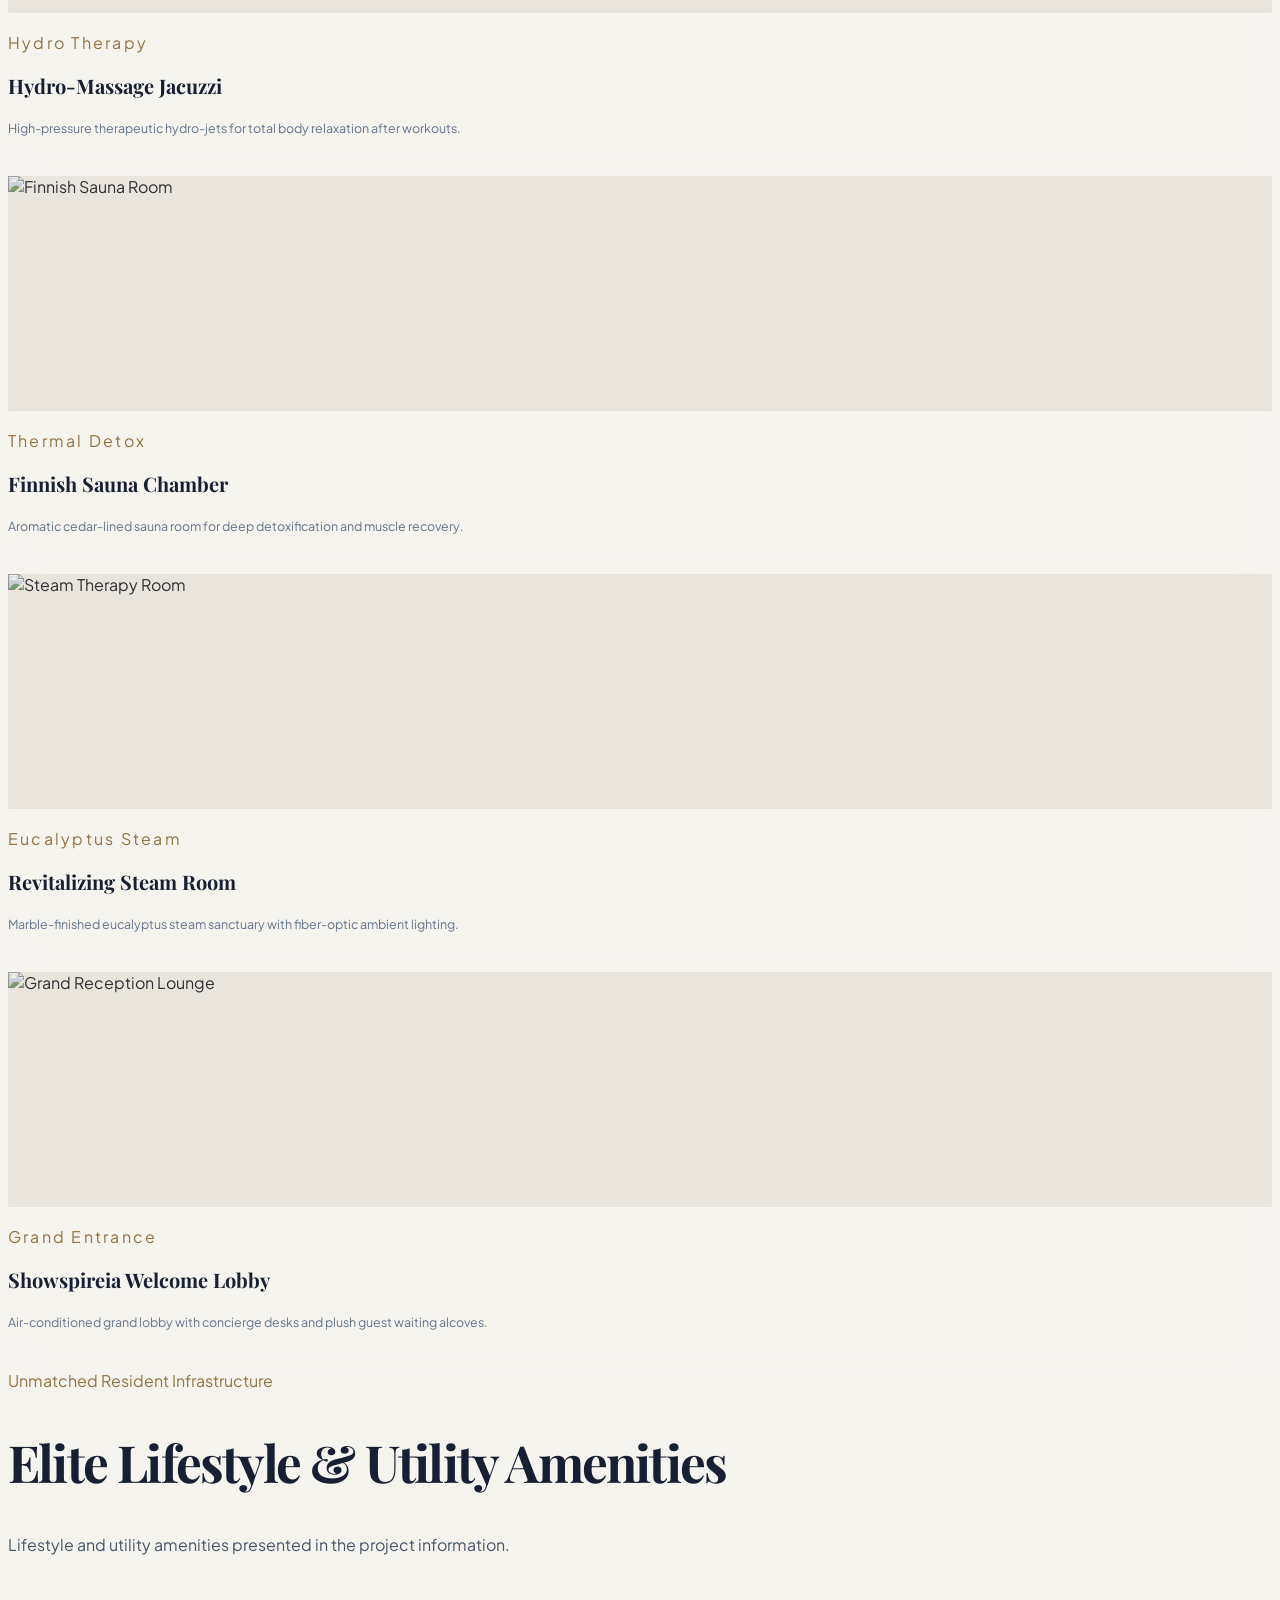
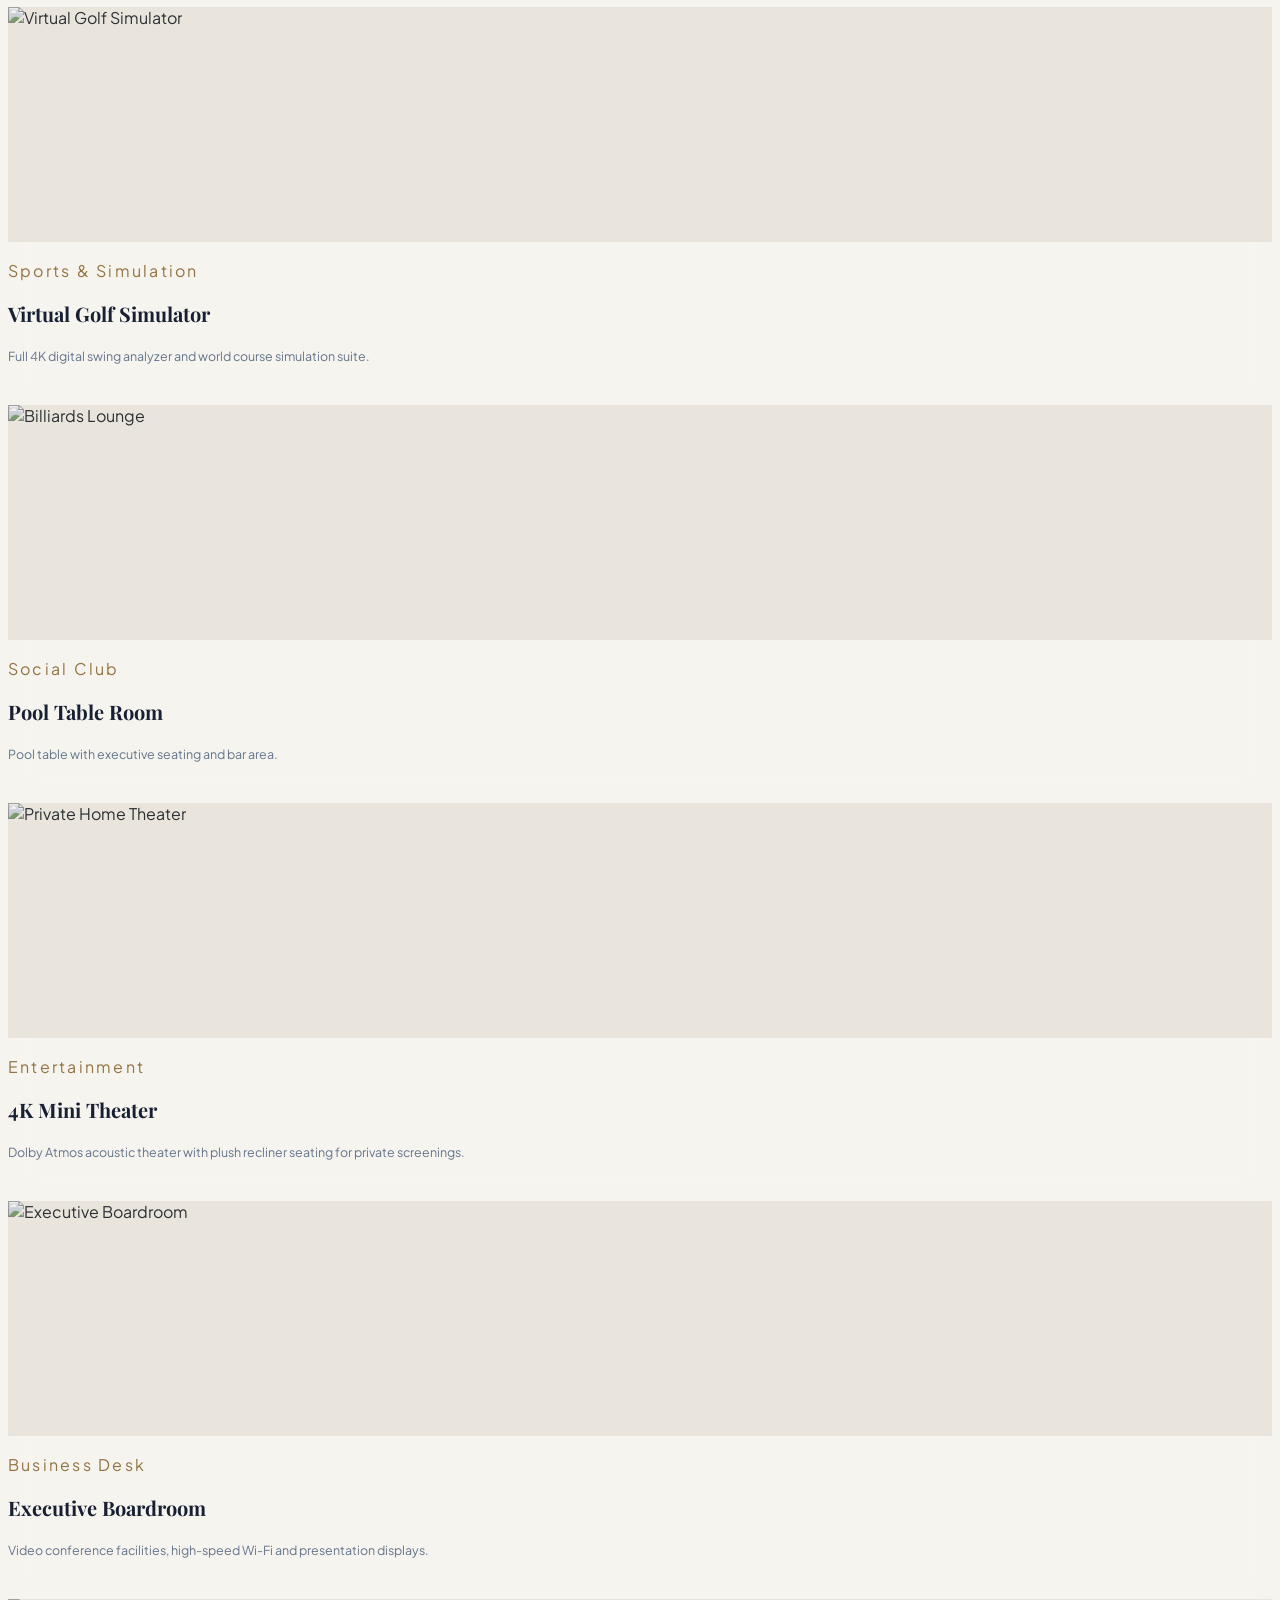
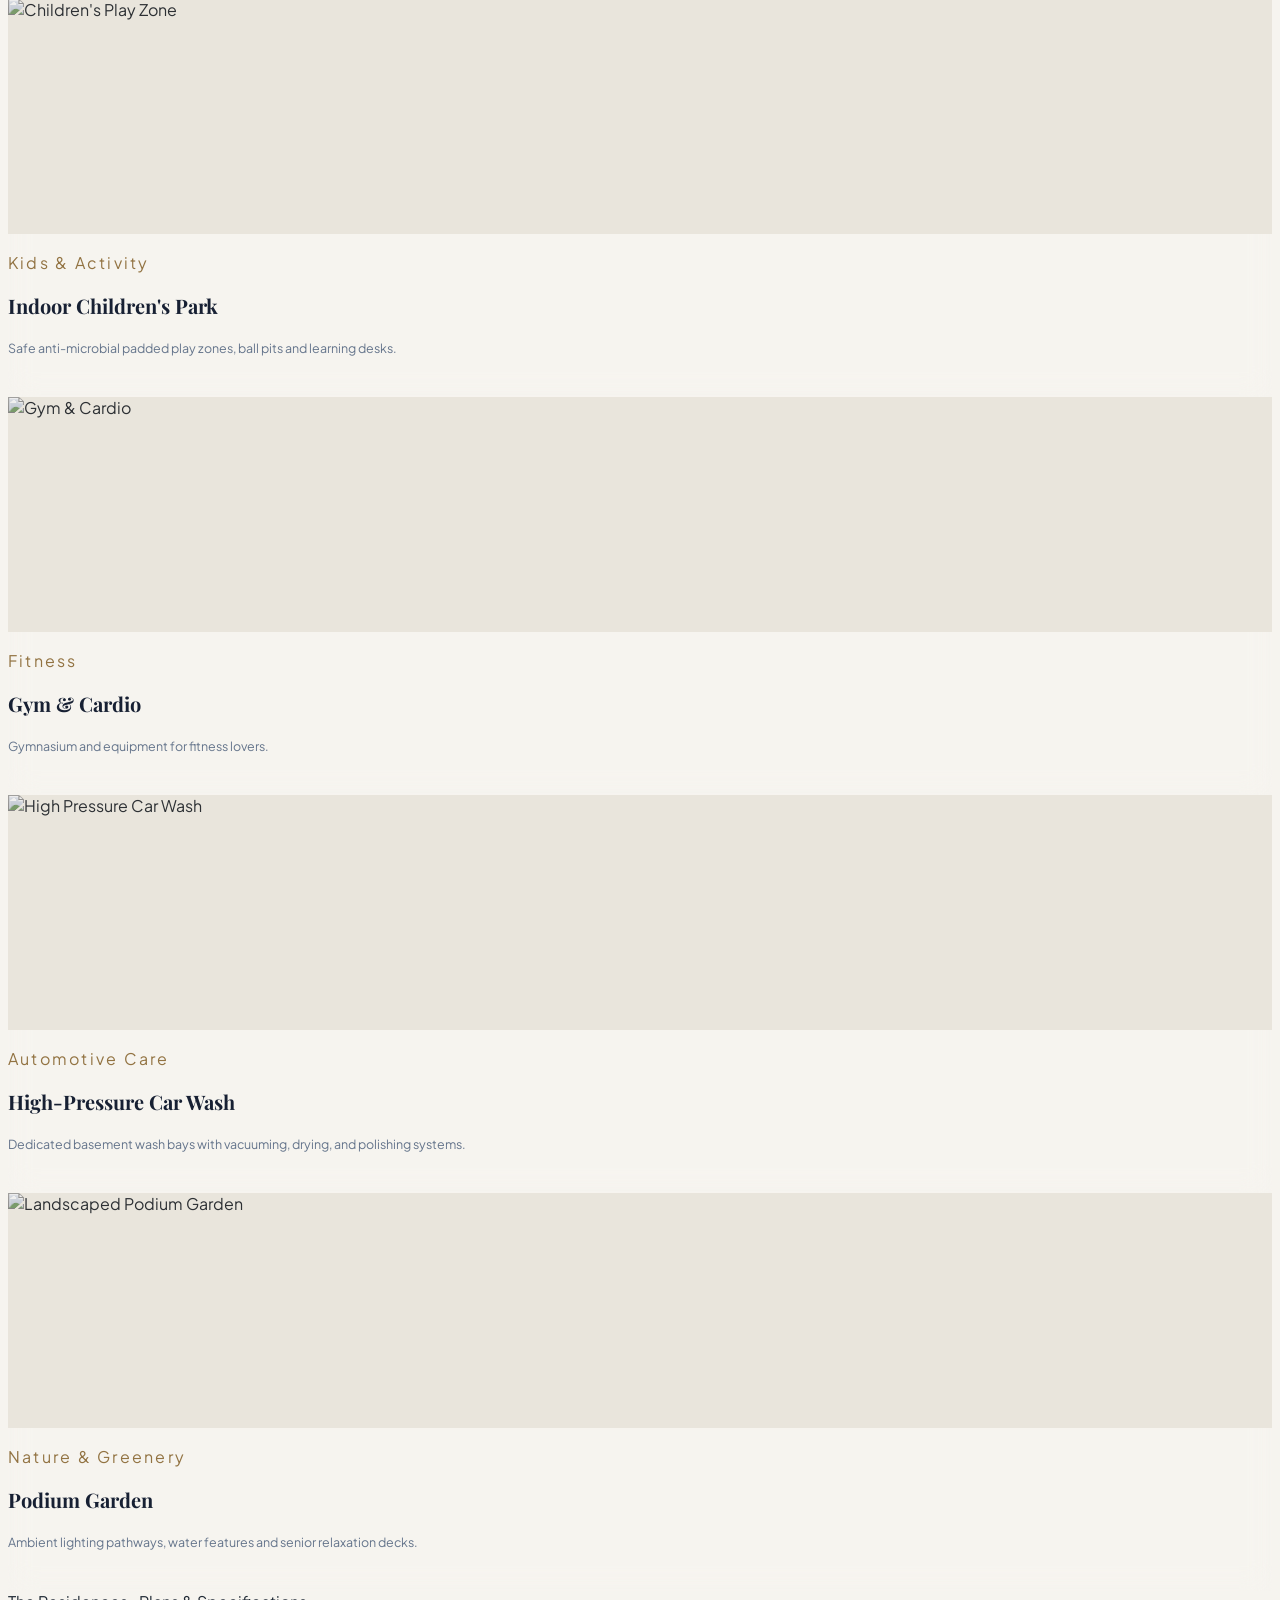
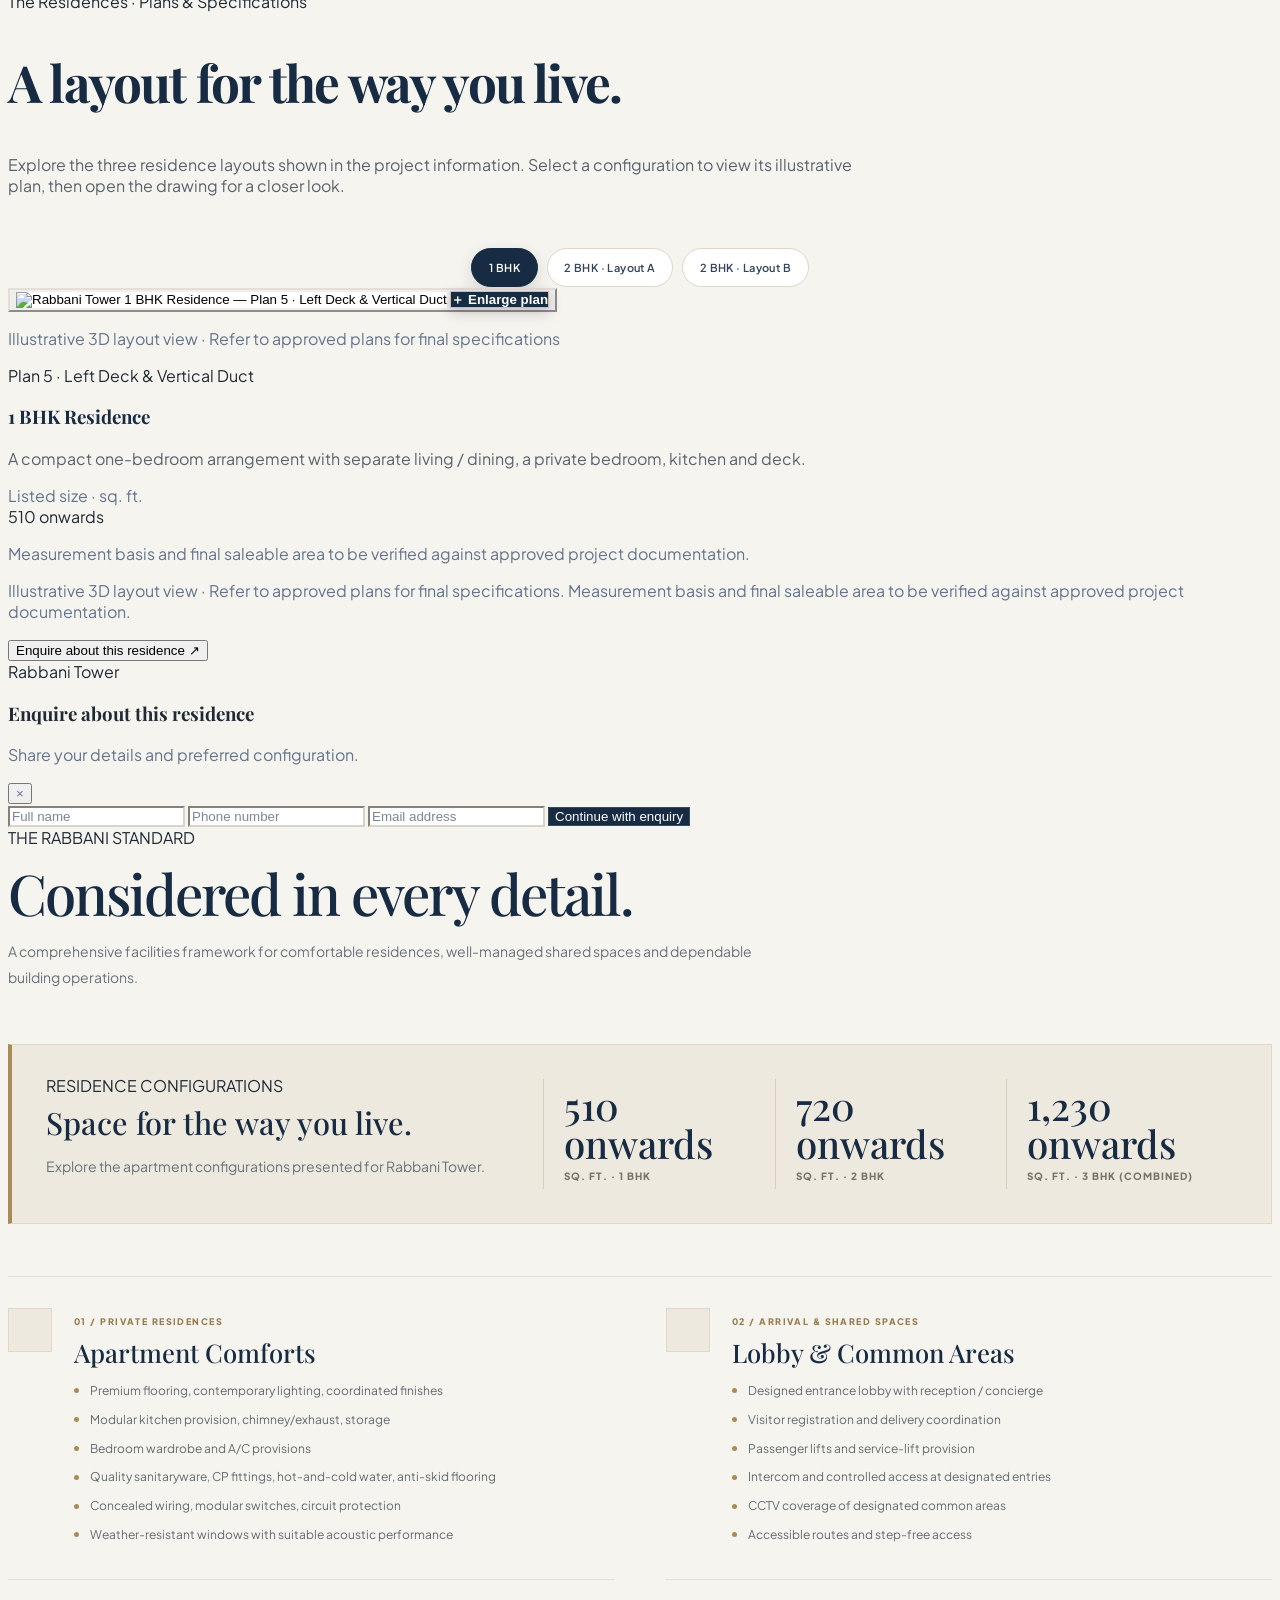
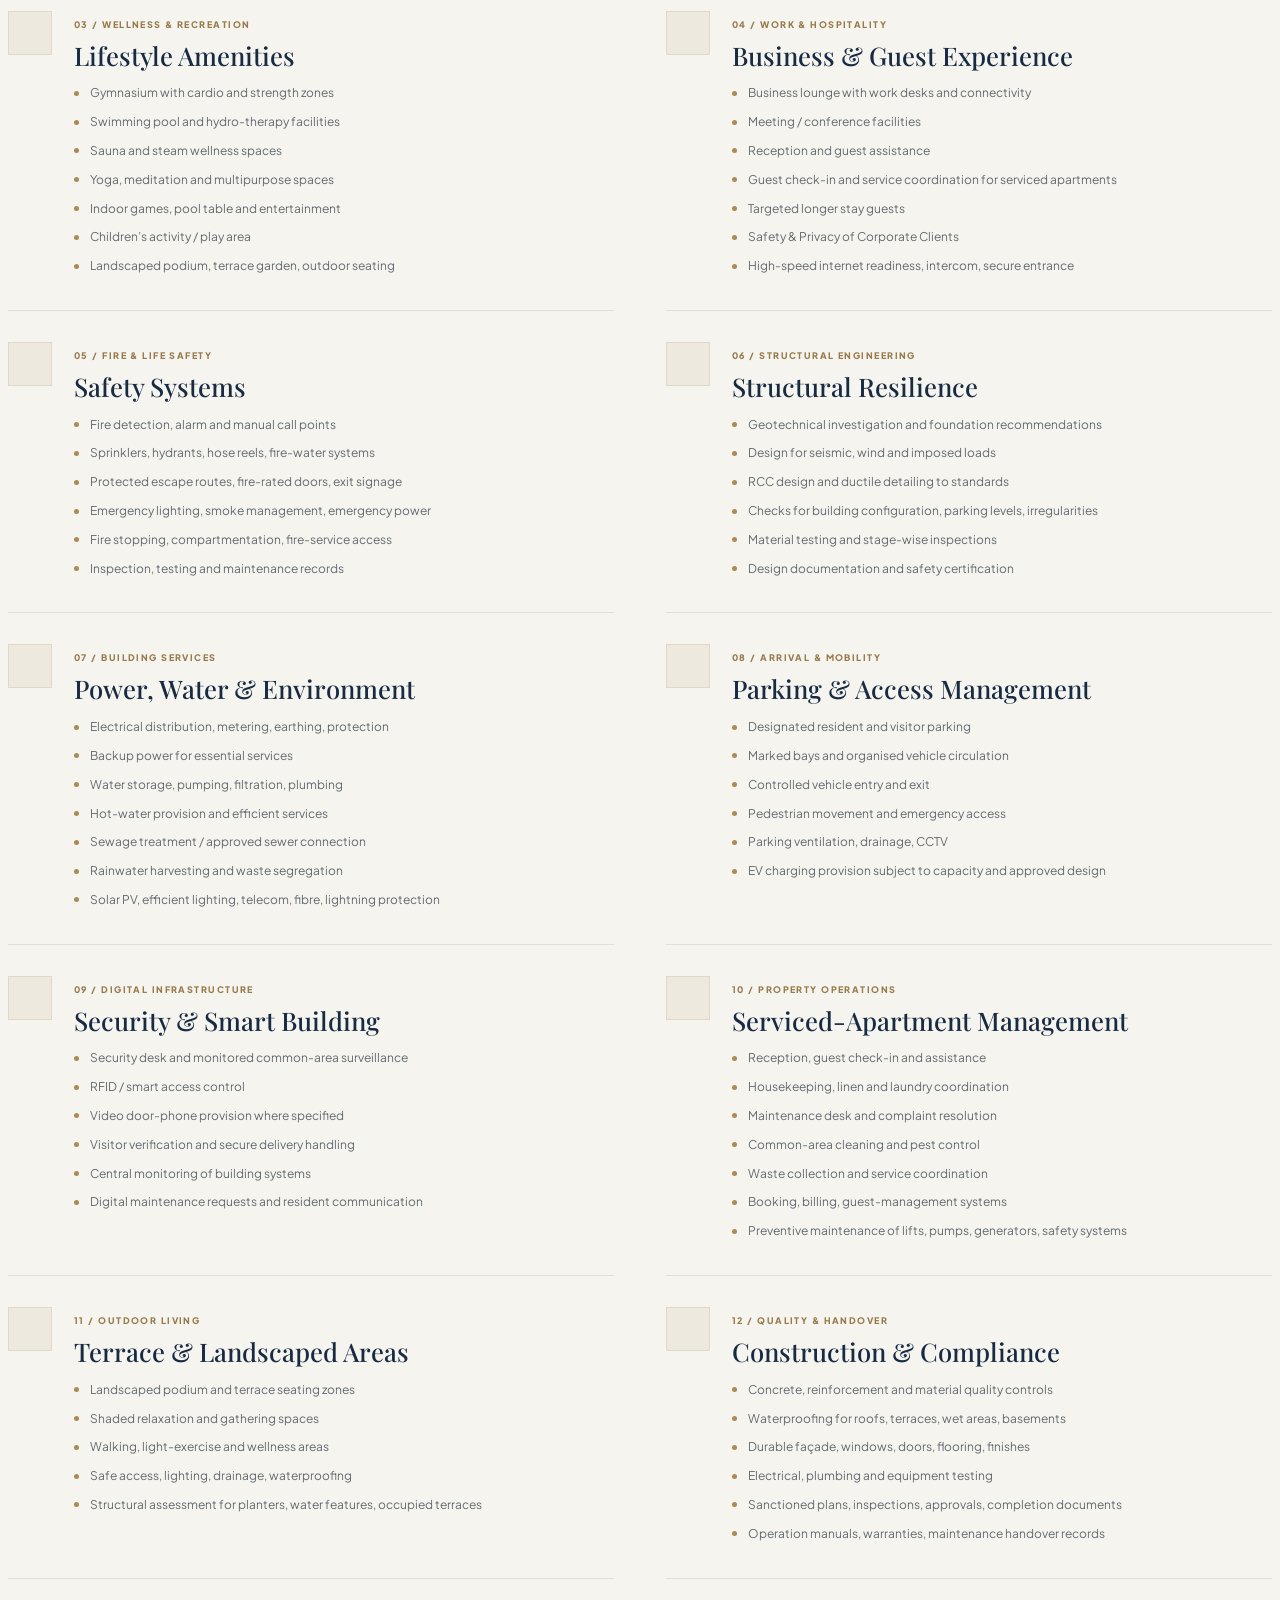
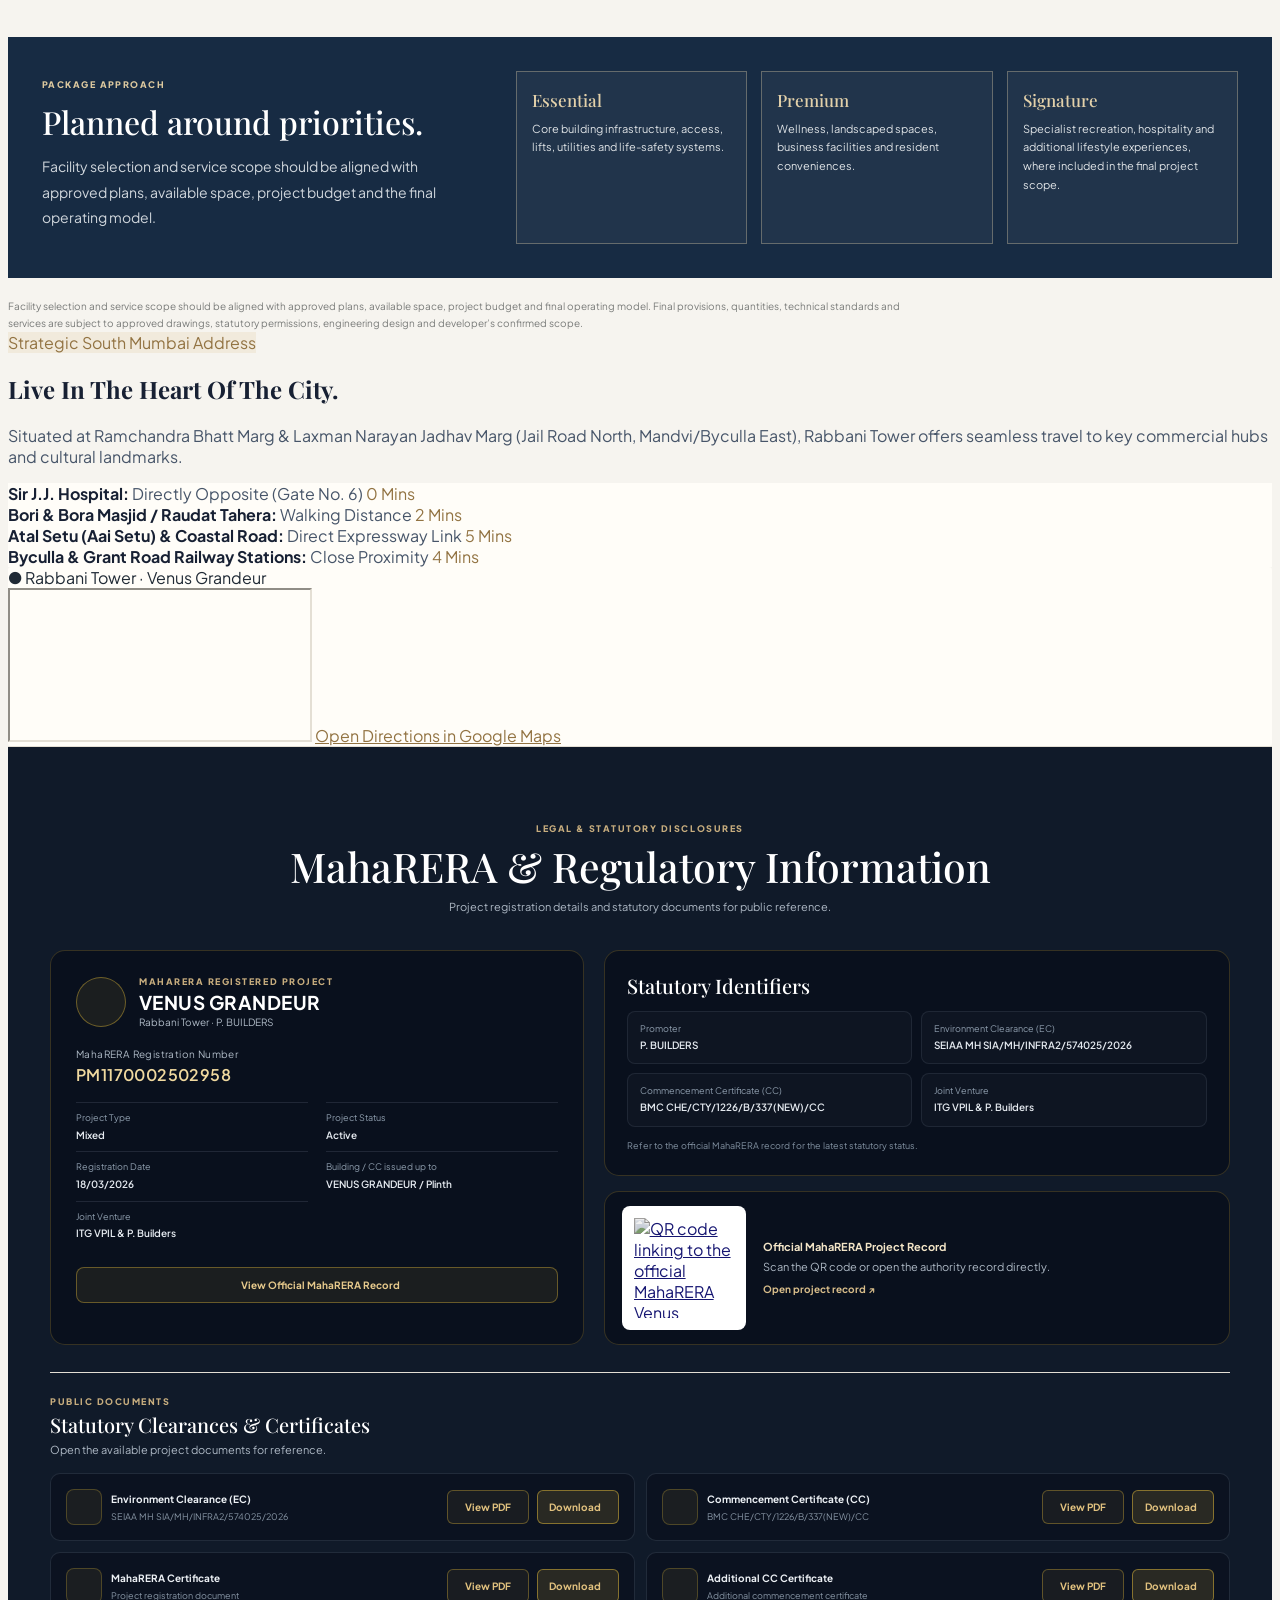
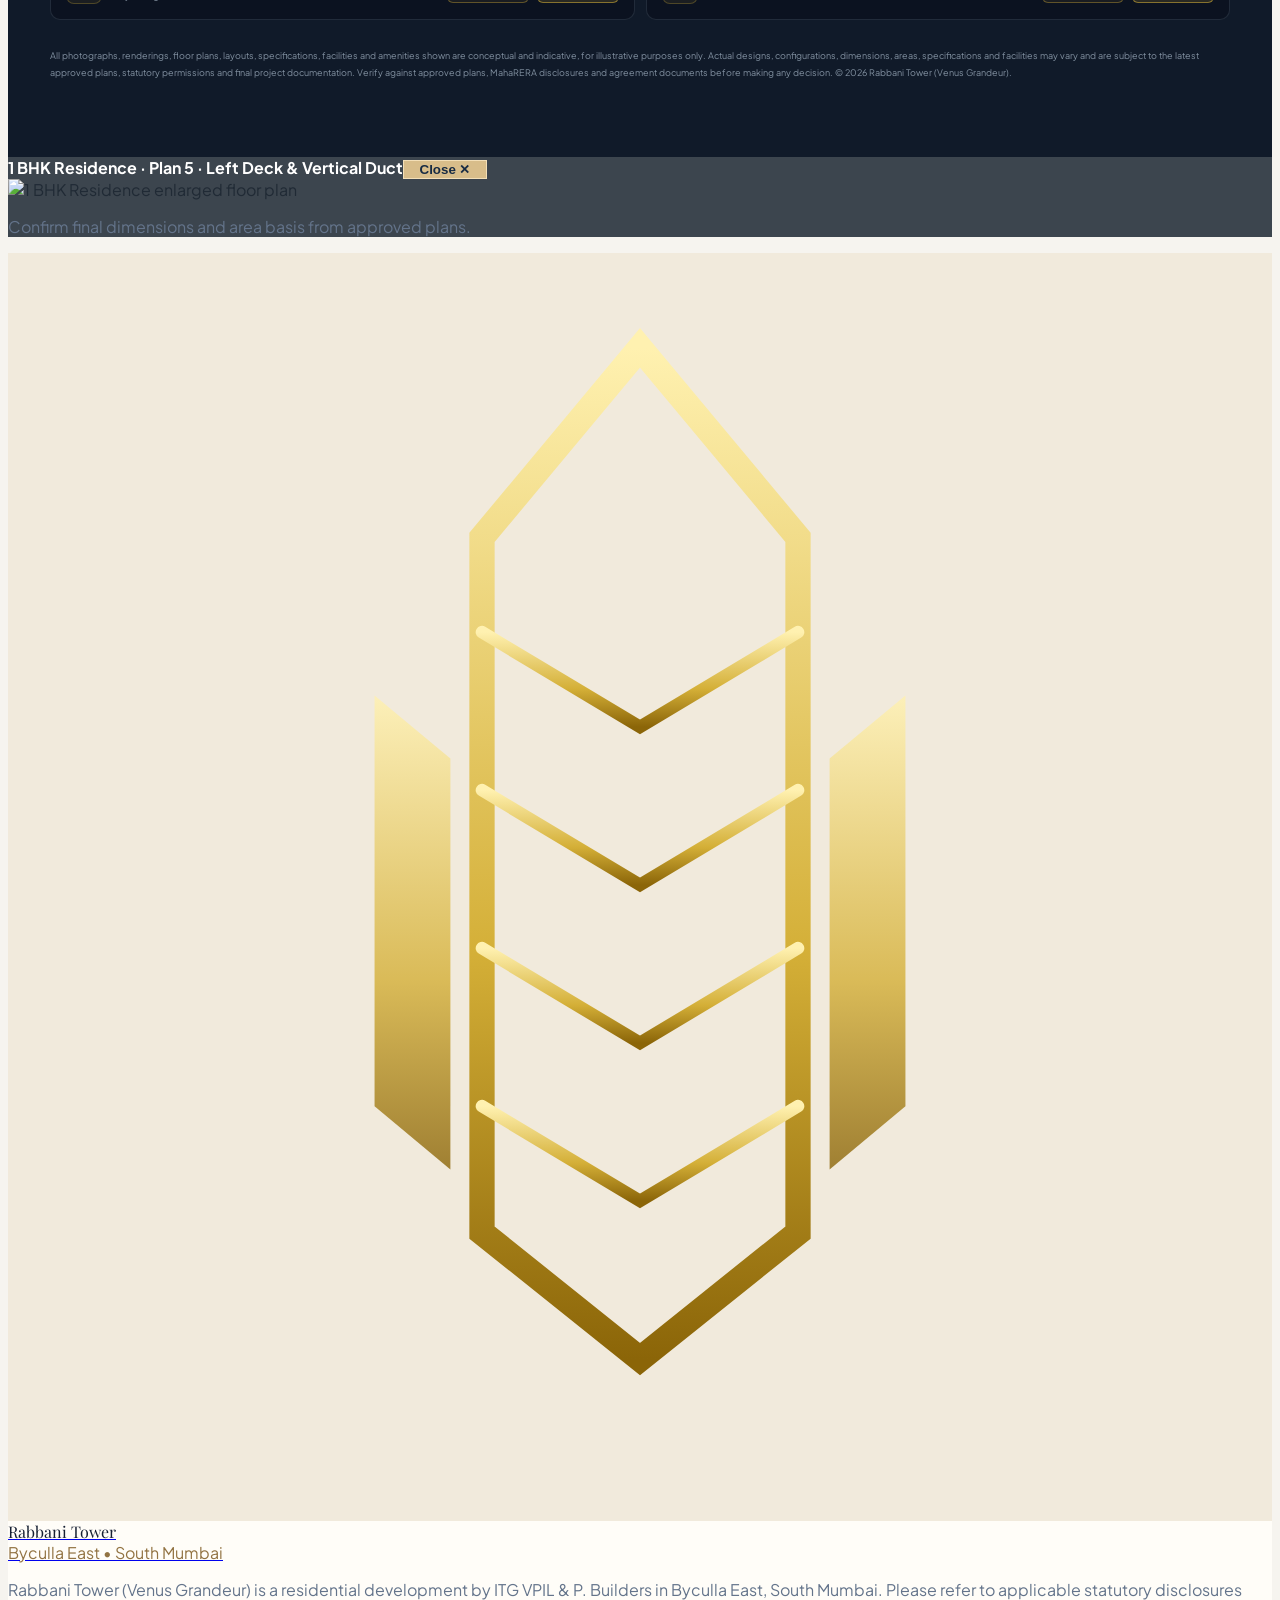
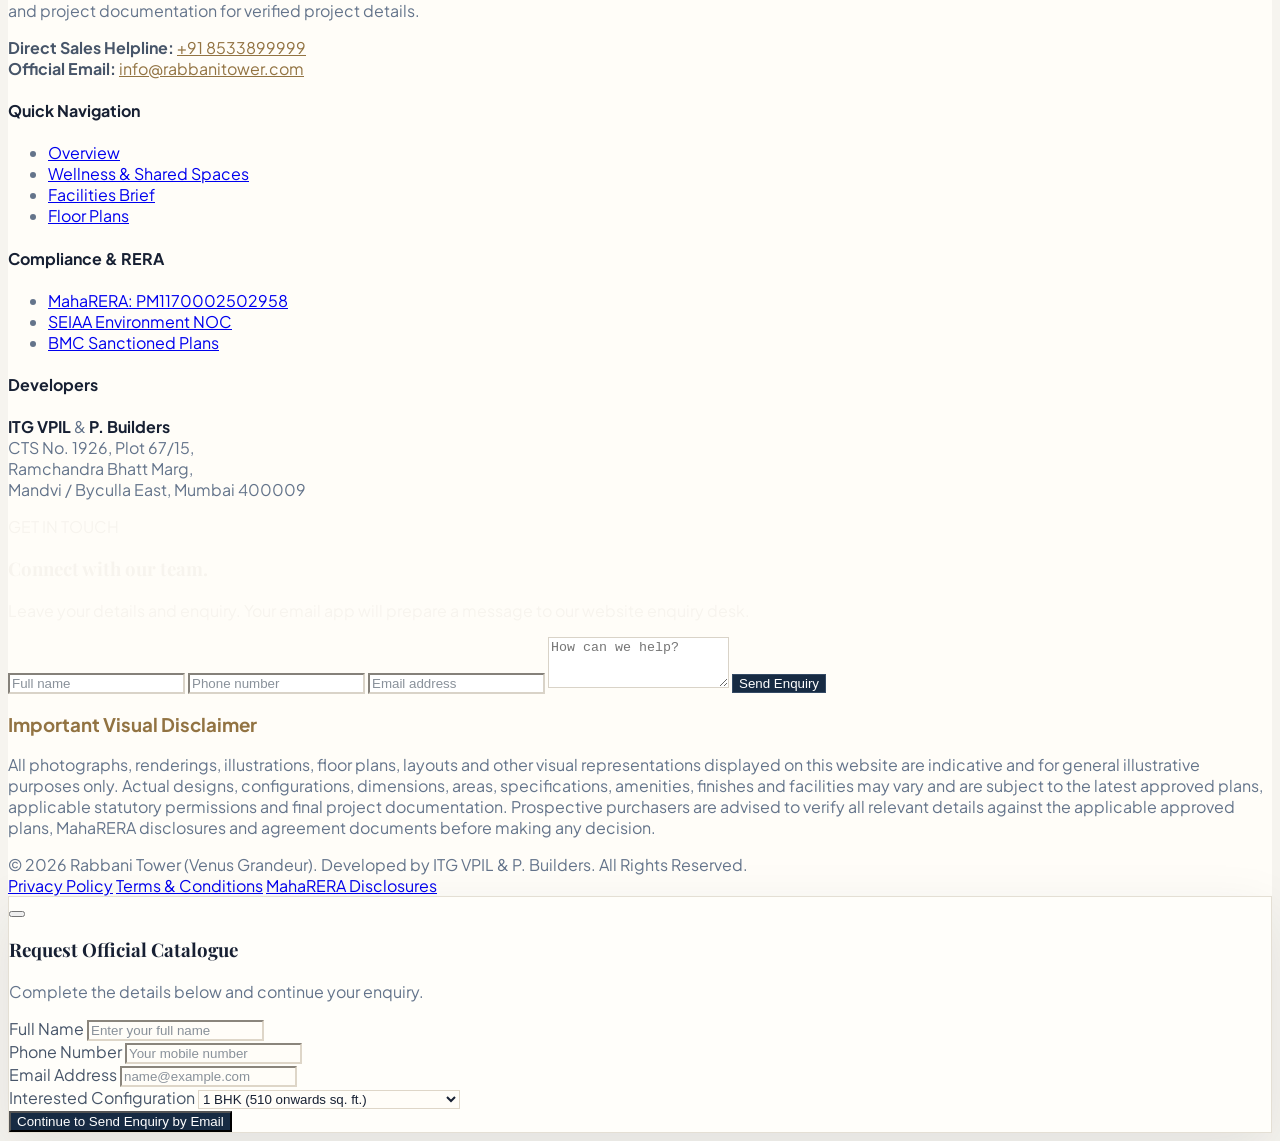
==== commit 69a80736: "Align Rabbani Tower website to Master PDF and correct enquiry routing" ====
--- a/index.html
+++ b/index.html
@@ -84,9 +84,8 @@
         body[data-theme="light"] .border-slate-800 { border-color:#ded6c8 !important; }
         body[data-theme="light"] nav { background:rgba(255,253,248,.96); }
         body[data-theme="light"] .gold-gradient-text { background-image:linear-gradient(135deg,#8b6508,#aa7c11,#6d5010); }
-    #floorplans .rt-mobile-plan-dimensions, #floorplans .rt-mobile-plan-details h4.rt-mobile-plan-label { display:none !important; }
-</style>
-    <link rel="stylesheet" href="/assets/css/rabbani-premium-light.css?v=9">
+    </style>
+    <link rel="stylesheet" href="/assets/css/rabbani-premium-light.css?v=10">
 </head>
 <body class="overflow-x-hidden custom-scrollbar selection:bg-gold-500 selection:text-black">
 
@@ -111,13 +110,13 @@
    <div class="min-w-0"><div class="font-serif text-base sm:text-lg xl:text-xl font-bold tracking-wider text-white uppercase whitespace-nowrap">Rabbani Tower</div><div class="text-[9px] sm:text-[10px] text-gold-500/80 tracking-wider uppercase whitespace-nowrap">Byculla East • South Mumbai</div></div>
   </a>
   <div class="hidden xl:flex items-center gap-3 2xl:gap-4 text-xs 2xl:text-sm font-medium text-slate-300 whitespace-nowrap">
-   <a href="#overview" class="hover:text-gold-400 transition-colors">Overview</a><a href="#wellness" class="hover:text-gold-400 transition-colors">Wellness</a><a href="#amenities" class="hover:text-gold-400 transition-colors">Lifestyle</a><a href="#pricing" class="hover:text-gold-400 transition-colors">Pricing</a><a href="#floorplans" class="hover:text-gold-400 transition-colors">Residences</a><a href="#location" class="hover:text-gold-400 transition-colors">Location</a><a href="#compliance" class="hover:text-gold-400 transition-colors">Legal & RERA</a><a href="#contact" class="rt-nav-contact">Contact</a>
+   <a href="#overview" class="hover:text-gold-400 transition-colors">Overview</a><a href="#wellness" class="hover:text-gold-400 transition-colors">Wellness</a><a href="#amenities" class="hover:text-gold-400 transition-colors">Lifestyle</a><a href="#floorplans" class="hover:text-gold-400 transition-colors">Residences</a><a href="#location" class="hover:text-gold-400 transition-colors">Location</a><a href="#compliance" class="hover:text-gold-400 transition-colors">Legal & RERA</a><a href="#contact" class="rt-nav-contact">Contact</a>
   </div>
   <button id="theme-toggle" type="button" aria-label="Switch to light theme" aria-pressed="false" class="shrink-0 px-3 py-2 rounded-lg border border-gold-500/40 text-gold-400 text-xs font-semibold" onclick="toggleTheme()"><span id="theme-toggle-label">Light</span></button>
   <details class="relative xl:hidden shrink-0">
    <summary class="list-none cursor-pointer flex items-center gap-2 px-3 py-2 rounded-lg border border-gold-500/40 text-gold-400 hover:bg-gold-500/10 transition-colors" aria-label="Open website navigation"><i data-lucide="menu" class="w-5 h-5"></i><span class="text-xs font-semibold uppercase tracking-wider hidden sm:inline">Menu</span></summary>
    <div class="absolute right-0 top-full mt-3 w-[min(88vw,320px)] max-h-[75vh] overflow-y-auto rounded-xl border border-gold-500/30 bg-navy-950 shadow-2xl p-3 flex flex-col gap-1 z-[60]">
-    <a href="#overview" class="px-4 py-3 rounded-lg text-sm text-slate-200 hover:bg-gold-500/10 hover:text-gold-400">Overview</a><a href="#wellness" class="px-4 py-3 rounded-lg text-sm text-slate-200 hover:bg-gold-500/10 hover:text-gold-400">Wellness & Spa</a><a href="#amenities" class="px-4 py-3 rounded-lg text-sm text-slate-200 hover:bg-gold-500/10 hover:text-gold-400">Lifestyle</a><a href="#facilities" class="px-4 py-3 rounded-lg text-sm text-slate-200 hover:bg-gold-500/10 hover:text-gold-400">Facilities</a><a href="#pricing" class="px-4 py-3 rounded-lg text-sm text-slate-200 hover:bg-gold-500/10 hover:text-gold-400">Pricing & Payment Plan</a><a href="#floorplans" class="px-4 py-3 rounded-lg text-sm text-slate-200 hover:bg-gold-500/10 hover:text-gold-400">Floor Plans</a><a href="#location" class="px-4 py-3 rounded-lg text-sm text-slate-200 hover:bg-gold-500/10 hover:text-gold-400">Connectivity</a><a href="#compliance" class="px-4 py-3 rounded-lg text-sm text-slate-200 hover:bg-gold-500/10 hover:text-gold-400">Legal & RERA</a><a href="#contact" class="rt-nav-contact rt-nav-contact-mobile">Contact</a>
+    <a href="#overview" class="px-4 py-3 rounded-lg text-sm text-slate-200 hover:bg-gold-500/10 hover:text-gold-400">Overview</a><a href="#wellness" class="px-4 py-3 rounded-lg text-sm text-slate-200 hover:bg-gold-500/10 hover:text-gold-400">Wellness & Spa</a><a href="#amenities" class="px-4 py-3 rounded-lg text-sm text-slate-200 hover:bg-gold-500/10 hover:text-gold-400">Lifestyle</a><a href="#facilities" class="px-4 py-3 rounded-lg text-sm text-slate-200 hover:bg-gold-500/10 hover:text-gold-400">Facilities</a><a href="#floorplans" class="px-4 py-3 rounded-lg text-sm text-slate-200 hover:bg-gold-500/10 hover:text-gold-400">Floor Plans</a><a href="#location" class="px-4 py-3 rounded-lg text-sm text-slate-200 hover:bg-gold-500/10 hover:text-gold-400">Connectivity</a><a href="#compliance" class="px-4 py-3 rounded-lg text-sm text-slate-200 hover:bg-gold-500/10 hover:text-gold-400">Legal & RERA</a><a href="#contact" class="rt-nav-contact rt-nav-contact-mobile">Contact</a>
    </div>
   </details>
  </div>
@@ -159,9 +158,9 @@
     <section id="wellness" class="py-24 px-6 relative border-t border-gold-500/10 bg-navy-950/40">
         <div class="max-w-7xl mx-auto">
             <div class="text-center max-w-3xl mx-auto mb-16">
-                <div class="text-xs font-bold text-gold-400 tracking-widest uppercase mb-2">Wellness & Shared Spaces</div>
-                <h2 class="font-serif text-3xl sm:text-5xl font-bold text-white mb-4">Wellness, Relaxation & Welcome</h2>
-                <p class="text-slate-300 font-light">Swimming pool, hydro-therapy, sauna, steam room and welcome lobby.</p>
+                <div class="text-xs font-bold text-gold-400 tracking-widest uppercase mb-2">SHOWSPIREIA WELLNESS EXPERIENCE</div>
+                <h2 class="font-serif text-3xl sm:text-5xl font-bold text-white mb-4">Rejuvenation &amp; Hydro-Therapy</h2>
+                <p class="text-slate-300 font-light">An entire dedicated podium level designed for health, relaxation and mental clarity.</p>
             </div>
 
             <div class="grid grid-cols-1 md:grid-cols-2 lg:grid-cols-3 gap-8 mb-12">
@@ -222,7 +221,7 @@
                     </div>
                     <div class="p-6">
                         <span class="text-[10px] font-bold text-gold-400 uppercase tracking-widest px-2.5 py-1 bg-gold-500/10 rounded">Grand Entrance</span>
-                        <h3 class="font-serif text-xl font-bold text-white mt-2">Welcome Lobby</h3>
+                        <h3 class="font-serif text-xl font-bold text-white mt-2">Showspireia Welcome Lobby</h3>
                         <p class="text-xs text-slate-400 mt-2 leading-relaxed">Air-conditioned grand lobby with concierge desks and plush guest waiting alcoves.</p>
                     </div>
                 </div>
@@ -285,7 +284,7 @@
                     <div class="p-5">
                         <span class="text-[10px] font-bold text-gold-400 uppercase tracking-widest px-2 py-0.5 bg-gold-500/10 rounded">Business Desk</span>
                         <h3 class="font-serif text-lg font-bold text-white mt-1">Executive Boardroom</h3>
-                        <p class="text-xs text-slate-400 mt-1">Video conference facilities, high-speed Wi-Fi, and presentation displays.</p>
+                        <p class="text-xs text-slate-400 mt-1">Video conference facilities, high-speed Wi-Fi and presentation displays.</p>
                     </div>
                 </div>
 
@@ -297,7 +296,7 @@
                     <div class="p-5">
                         <span class="text-[10px] font-bold text-gold-400 uppercase tracking-widest px-2 py-0.5 bg-gold-500/10 rounded">Kids & Activity</span>
                         <h3 class="font-serif text-lg font-bold text-white mt-1">Indoor Children's Park</h3>
-                        <p class="text-xs text-slate-400 mt-1">Safe anti-microbial padded play zones, ball pits, and learning desks.</p>
+                        <p class="text-xs text-slate-400 mt-1">Safe anti-microbial padded play zones, ball pits and learning desks.</p>
                     </div>
                 </div>
                 <!-- Gym & Cardio -->
@@ -333,22 +332,14 @@
     </section>
 
     <!-- PREMIUM RESIDENCE COLLECTION / FLOOR PLANS -->
-<section id="pricing" class="py-24 px-5 sm:px-8 border-t border-gold-500/20 bg-navy-950/60"><div class="max-w-7xl mx-auto">
-<div class="max-w-3xl mx-auto text-center mb-12"><span class="text-xs font-bold text-gold-400 tracking-widest uppercase">Construction Linked Payment Plan</span><h2 class="font-serif text-3xl sm:text-5xl font-bold text-white mt-3 mb-4">Pricing & Payment Plan</h2><p class="text-slate-300 text-sm leading-7">41-Storey Residential Project · Byculla East · MahaRERA PM1170002502958</p></div>
-<div class="grid grid-cols-1 md:grid-cols-3 gap-5 mb-10">
-<article class="glass-card rounded-2xl p-6"><span class="text-xs text-gold-400 uppercase tracking-widest">Launching Price</span><h3 class="font-serif text-3xl text-white mt-3">₹45,000</h3><p class="text-sm text-slate-300 mt-2">Per sq. ft. · Residential units only for customers</p></article>
-<article class="glass-card rounded-2xl p-6"><span class="text-xs text-gold-400 uppercase tracking-widest">1 BHK · 510 sq. ft. unit</span><h3 class="font-serif text-3xl text-white mt-3">₹2,29,50,000</h3><p class="text-sm text-slate-300 mt-2">Unit price as stated in the payment plan</p></article>
-<article class="glass-card rounded-2xl p-6"><span class="text-xs text-gold-400 uppercase tracking-widest">2 BHK · 720 sq. ft. unit</span><h3 class="font-serif text-3xl text-white mt-3">₹3,24,00,000</h3><p class="text-sm text-slate-300 mt-2">Unit price as stated in the payment plan</p></article></div>
-<div class="grid grid-cols-1 lg:grid-cols-5 gap-8"><div class="lg:col-span-3 glass-card rounded-2xl p-5 sm:p-7"><h3 class="font-serif text-2xl text-white mb-5">Construction Linked Payment Plan</h3><div class="overflow-x-auto"><table class="w-full text-sm text-left"><thead><tr class="text-gold-400 border-b border-gold-500/30"><th class="py-3 pr-4">Milestone</th><th class="py-3 text-right">Percentage</th></tr></thead><tbody class="text-slate-200">
-<tr><td class="py-3 pr-4">At the time of booking</td><td class="py-3 text-right">10%</td></tr><tr><td class="py-3 pr-4">Within next 60 days</td><td class="py-3 text-right">15%</td></tr><tr><td class="py-3 pr-4">On start of construction</td><td class="py-3 text-right">10%</td></tr><tr><td class="py-3 pr-4">On 1st Podium Slab Casting</td><td class="py-3 text-right">10%</td></tr><tr><td class="py-3 pr-4">On 5th Podium Slab Casting</td><td class="py-3 text-right">10%</td></tr><tr><td class="py-3 pr-4">On 3rd Floor of Apartment Slab Casting</td><td class="py-3 text-right">10%</td></tr><tr><td class="py-3 pr-4">On 12th Floor of Apartment Slab Casting</td><td class="py-3 text-right">10%</td></tr><tr><td class="py-3 pr-4">On 25th Floor of Apartment Slab Casting</td><td class="py-3 text-right">7.5%</td></tr><tr><td class="py-3 pr-4">On 35th Floor of Apartment Slab Casting</td><td class="py-3 text-right">7.5%</td></tr><tr><td class="py-3 pr-4">On Possession</td><td class="py-3 text-right">10%</td></tr></tbody><tfoot><tr class="border-t border-gold-500/40 text-white font-bold"><td class="py-3">Total</td><td class="py-3 text-right">100%</td></tr></tfoot></table></div></div>
-<aside class="lg:col-span-2 glass-card rounded-2xl p-5 sm:p-7"><h3 class="font-serif text-2xl text-white mb-5">Terms & Conditions</h3><ol class="list-decimal pl-5 space-y-4 text-sm text-slate-200 leading-7"><li>Company can change the price without prior notice.</li><li>Delay payment shall attract interest @18% per annum.</li><li>In case of payment default, company reserves the right to cancel the allotment.</li></ol></aside></div></div></section>
+
 
 <section id="floorplans" class="py-24 px-5 sm:px-8 border-t border-gold-500/20 bg-[#f7f4ed] text-slate-800">
       <div class="max-w-7xl mx-auto">
         <div class="max-w-3xl mx-auto text-center mb-12">
           <span class="text-[11px] font-bold tracking-[.24em] uppercase text-[#9a7944]">The Residences · Plans & Specifications</span>
           <h2 class="font-serif text-4xl sm:text-5xl text-[#172b43] mt-4 mb-5">A layout for the way you live.</h2>
-          <p class="text-sm sm:text-base leading-7 text-slate-600">Explore the residence layouts and room dimensions. Select a configuration to view its architectural plan, then open the drawing for a closer look.</p>
+          <p class="text-sm sm:text-base leading-7 text-slate-600">Explore the three residence layouts shown in the project information. Select a configuration to view its illustrative plan, then open the drawing for a closer look.</p>
         </div>
 
         <div class="mb-8">
@@ -383,9 +374,6 @@
               <div id="plan-area-variants" class="text-xl font-semibold tracking-wide text-[#9a7944]">510 onwards</div>
               <p class="text-[10px] leading-4 text-slate-500 mt-2">Measurement basis and final saleable area to be verified against approved project documentation.</p>
             </div>
-            <div class="mt-7 border-t border-[#e9e2d7] pt-5">
-              <div class="hidden"><dl id="plan-dimensions" class="grid grid-cols-1 gap-3 text-sm"></dl></div>
-            </div>
             <div class="mt-7 pt-5 border-t border-[#e9e2d7]">
               <p class="text-[11px] leading-5 text-slate-500">Illustrative 3D layout view · Refer to approved plans for final specifications. Measurement basis and final saleable area to be verified against approved project documentation.</p>
               <button type="button" onclick="openResidenceEnquiry()" class="inline-flex items-center gap-2 mt-5 text-xs font-bold tracking-[.12em] uppercase text-[#8a6b3d] hover:text-[#172b43]">Enquire about this residence <span aria-hidden="true">↗</span></button>
@@ -432,189 +420,109 @@
     </div>
 
     <div class="rt-facility-groups">
-      <article class="rt-facility-group">
-        <div class="rt-facility-icon"><i data-lucide="house"></i></div>
-        <div><span class="rt-facility-index">01 / PRIVATE RESIDENCES</span><h3>Apartment Comforts</h3>
-          <ul>
-            <li>Premium flooring, contemporary lighting and coordinated interior finishes</li>
-            <li>Modular kitchen provision, chimney/exhaust provision and practical storage</li>
-            <li>Bedroom wardrobe and air-conditioning provisions</li>
-            <li>Bathrooms with quality sanitaryware, CP fittings, hot-and-cold water and anti-skid flooring</li>
-            <li>Concealed electrical wiring, modular switches and appropriate circuit protection</li>
-            <li>High-speed internet readiness, intercom and secure entrance provisions</li>
-            <li>Weather-resistant windows with suitable acoustic performance</li>
-          </ul>
-          <p class="rt-facility-note">Furnished-apartment package, appliances, loose furniture and housekeeping equipment to be specified separately.</p>
-        </div>
-      </article>
-
-      <article class="rt-facility-group">
-        <div class="rt-facility-icon"><i data-lucide="concierge-bell"></i></div>
-        <div><span class="rt-facility-index">02 / ARRIVAL & SHARED SPACES</span><h3>Lobby & Common Areas</h3>
-          <ul>
-            <li>Designed entrance lobby and reception / concierge provision</li>
-            <li>Visitor registration and delivery coordination</li>
-            <li>Passenger lifts and service-lift provision as per traffic planning</li>
-            <li>Intercom and controlled access at designated entry points</li>
-            <li>CCTV coverage of designated common areas</li>
-            <li>Accessible routes, step-free access and suitable common facilities</li>
-          </ul>
-        </div>
-      </article>
-
-      <article class="rt-facility-group">
-        <div class="rt-facility-icon"><i data-lucide="dumbbell"></i></div>
-        <div><span class="rt-facility-index">03 / WELLNESS & RECREATION</span><h3>Lifestyle Amenities</h3>
-          <ul>
-            <li>Gymnasium with cardio and strength-training zones</li>
-            <li>Swimming pool and hydro-therapy facilities as planned</li>
-            <li>Sauna and steam wellness spaces</li>
-            <li>Yoga, meditation and multipurpose activity spaces</li>
-            <li>Indoor games, billiards and entertainment spaces</li>
-            <li>Children’s activity / play area</li>
-            <li>Landscaped podium, terrace garden and outdoor seating</li>
-          </ul>
-        </div>
-      </article>
-
-      <article class="rt-facility-group">
-        <div class="rt-facility-icon"><i data-lucide="briefcase-business"></i></div>
-        <div><span class="rt-facility-index">04 / WORK & HOSPITALITY</span><h3>Business & Guest Experience</h3>
-          <ul>
-            <li>Business lounge with work desks and connectivity</li>
-            <li>Meeting / conference facilities</li>
-            <li>Reception and guest assistance</li>
-            <li>Multipurpose gathering and event space</li>
-            <li>Café / pantry or food-service provision, subject to operating model</li>
-            <li>Guest check-in and service coordination where serviced-apartment operations apply</li>
-          </ul>
-        </div>
-      </article>
-
-      <article class="rt-facility-group">
-        <div class="rt-facility-icon"><i data-lucide="shield-check"></i></div>
-        <div><span class="rt-facility-index">05 / FIRE & LIFE SAFETY</span><h3>Safety Systems</h3>
-          <ul>
-            <li>Fire detection, alarm and manual call-point systems</li>
-            <li>Sprinklers, hydrants, hose reels and fire-water systems as required by approved design</li>
-            <li>Protected escape routes, fire-rated doors and illuminated exit signage</li>
-            <li>Emergency lighting, smoke management and designated emergency power</li>
-            <li>Fire stopping, compartmentation and fire-service access provisions</li>
-            <li>Inspection, testing, maintenance records and emergency procedures</li>
-          </ul>
-        </div>
-      </article>
-
-      <article class="rt-facility-group">
-        <div class="rt-facility-icon"><i data-lucide="landmark"></i></div>
-        <div><span class="rt-facility-index">06 / STRUCTURAL ENGINEERING</span><h3>Structural Resilience</h3>
-          <ul>
-            <li>Geotechnical investigation and foundation recommendations</li>
-            <li>Structural design for applicable seismic, wind and imposed loads</li>
-            <li>RCC design and ductile detailing as required by applicable standards</li>
-            <li>Engineering checks for building configuration, parking levels and structural irregularities</li>
-            <li>Material testing, construction quality checks and structural-stage inspections</li>
-            <li>Professional design documentation and applicable safety certification</li>
-          </ul>
-        </div>
-      </article>
-
-      <article class="rt-facility-group">
-        <div class="rt-facility-icon"><i data-lucide="zap"></i></div>
-        <div><span class="rt-facility-index">07 / BUILDING SERVICES</span><h3>Power, Water & Environment</h3>
-          <ul>
-            <li>Designed electrical distribution, metering, earthing and protection</li>
-            <li>Backup power for designated essential services</li>
-            <li>Water storage, pumping, filtration and plumbing systems</li>
-            <li>Hot-water provision and efficient building services</li>
-            <li>Sewage treatment / approved sewer connection as applicable</li>
-            <li>Rainwater harvesting, waste segregation and responsible disposal</li>
-            <li>Solar PV and energy-efficient lighting / equipment where provided</li>
-            <li>Telecom, fibre and lightning-protection provisions as designed</li>
-          </ul>
-        </div>
-      </article>
-
-      <article class="rt-facility-group">
-        <div class="rt-facility-icon"><i data-lucide="car-front"></i></div>
-        <div><span class="rt-facility-index">08 / ARRIVAL & MOBILITY</span><h3>Parking & Access Management</h3>
-          <ul>
-            <li>Designated resident and visitor parking as per approved plans</li>
-            <li>Marked parking bays and organised vehicle circulation</li>
-            <li>Controlled vehicle entry and exit</li>
-            <li>Pedestrian movement and emergency access provisions</li>
-            <li>Parking ventilation, drainage and CCTV where applicable</li>
-            <li>EV charging provision subject to electrical capacity and approved design</li>
-          </ul>
-        </div>
-      </article>
-
-      <article class="rt-facility-group">
-        <div class="rt-facility-icon"><i data-lucide="scan-face"></i></div>
-        <div><span class="rt-facility-index">09 / DIGITAL INFRASTRUCTURE</span><h3>Security & Smart Building</h3>
-          <ul>
-            <li>Security desk and monitored common-area surveillance</li>
-            <li>RFID / smart access control at designated points</li>
-            <li>Video door-phone provision where specified</li>
-            <li>Visitor verification and secure delivery handling</li>
-            <li>Central monitoring of designated building systems</li>
-            <li>Digital maintenance requests and resident communication options</li>
-          </ul>
-        </div>
-      </article>
-
-      <article class="rt-facility-group">
-        <div class="rt-facility-icon"><i data-lucide="concierge-bell"></i></div>
-        <div><span class="rt-facility-index">10 / PROPERTY OPERATIONS</span><h3>Serviced-Apartment Management</h3>
-          <ul>
-            <li>Reception, guest check-in and assistance</li>
-            <li>Housekeeping, linen and laundry coordination</li>
-            <li>Maintenance desk and complaint resolution</li>
-            <li>Common-area cleaning and pest-control arrangements</li>
-            <li>Waste collection and service coordination</li>
-            <li>Booking, billing and guest-management systems where operated as serviced apartments</li>
-            <li>Preventive maintenance for lifts, pumps, generators and safety systems</li>
-          </ul>
-        </div>
-      </article>
-
-      <article class="rt-facility-group">
-        <div class="rt-facility-icon"><i data-lucide="trees"></i></div>
-        <div><span class="rt-facility-index">11 / OUTDOOR LIVING</span><h3>Terrace & Landscaped Areas</h3>
-          <ul>
-            <li>Landscaped podium and terrace seating zones</li>
-            <li>Shaded relaxation and outdoor gathering spaces</li>
-            <li>Walking, light-exercise and quiet wellness areas</li>
-            <li>Safe access, lighting, drainage and waterproofing provisions</li>
-            <li>Structural assessment for planters, water features and occupied terraces</li>
-          </ul>
-        </div>
-      </article>
-
-      <article class="rt-facility-group">
-        <div class="rt-facility-icon"><i data-lucide="badge-check"></i></div>
-        <div><span class="rt-facility-index">12 / QUALITY & HANDOVER</span><h3>Construction & Compliance</h3>
-          <ul>
-            <li>Specified concrete, reinforcement and material quality controls</li>
-            <li>Waterproofing for roofs, terraces, wet areas and basements</li>
-            <li>Durable façade, windows, doors, flooring and interior finishes</li>
-            <li>Electrical, plumbing and equipment testing</li>
-            <li>Applicable sanctioned plans, inspections, approvals and completion documentation</li>
-            <li>Operation manuals, warranties and maintenance handover records</li>
-          </ul>
-        </div>
-      </article>
+      <article class="rt-facility-group"><div class="rt-facility-icon"><i data-lucide="house"></i></div><div><span class="rt-facility-index">01 / PRIVATE RESIDENCES</span><h3>Apartment Comforts</h3><ul>
+<li>Premium flooring, contemporary lighting, coordinated finishes</li>
+<li>Modular kitchen provision, chimney/exhaust, storage</li>
+<li>Bedroom wardrobe and A/C provisions</li>
+<li>Quality sanitaryware, CP fittings, hot-and-cold water, anti-skid flooring</li>
+<li>Concealed wiring, modular switches, circuit protection</li>
+<li>Weather-resistant windows with suitable acoustic performance</li>
+</ul></div></article>
+      <article class="rt-facility-group"><div class="rt-facility-icon"><i data-lucide="concierge-bell"></i></div><div><span class="rt-facility-index">02 / ARRIVAL & SHARED SPACES</span><h3>Lobby &amp; Common Areas</h3><ul>
+<li>Designed entrance lobby with reception / concierge</li>
+<li>Visitor registration and delivery coordination</li>
+<li>Passenger lifts and service-lift provision</li>
+<li>Intercom and controlled access at designated entries</li>
+<li>CCTV coverage of designated common areas</li>
+<li>Accessible routes and step-free access</li>
+</ul></div></article>
+      <article class="rt-facility-group"><div class="rt-facility-icon"><i data-lucide="dumbbell"></i></div><div><span class="rt-facility-index">03 / WELLNESS & RECREATION</span><h3>Lifestyle Amenities</h3><ul>
+<li>Gymnasium with cardio and strength zones</li>
+<li>Swimming pool and hydro-therapy facilities</li>
+<li>Sauna and steam wellness spaces</li>
+<li>Yoga, meditation and multipurpose spaces</li>
+<li>Indoor games, pool table and entertainment</li>
+<li>Children’s activity / play area</li>
+<li>Landscaped podium, terrace garden, outdoor seating</li>
+</ul></div></article>
+      <article class="rt-facility-group"><div class="rt-facility-icon"><i data-lucide="briefcase-business"></i></div><div><span class="rt-facility-index">04 / WORK & HOSPITALITY</span><h3>Business &amp; Guest Experience</h3><ul>
+<li>Business lounge with work desks and connectivity</li>
+<li>Meeting / conference facilities</li>
+<li>Reception and guest assistance</li>
+<li>Guest check-in and service coordination for serviced apartments</li>
+<li>Targeted longer stay guests</li>
+<li>Safety &amp; Privacy of Corporate Clients</li>
+<li>High-speed internet readiness, intercom, secure entrance</li>
+</ul></div></article>
+      <article class="rt-facility-group"><div class="rt-facility-icon"><i data-lucide="shield-check"></i></div><div><span class="rt-facility-index">05 / FIRE & LIFE SAFETY</span><h3>Safety Systems</h3><ul>
+<li>Fire detection, alarm and manual call points</li>
+<li>Sprinklers, hydrants, hose reels, fire-water systems</li>
+<li>Protected escape routes, fire-rated doors, exit signage</li>
+<li>Emergency lighting, smoke management, emergency power</li>
+<li>Fire stopping, compartmentation, fire-service access</li>
+<li>Inspection, testing and maintenance records</li>
+</ul></div></article>
+      <article class="rt-facility-group"><div class="rt-facility-icon"><i data-lucide="landmark"></i></div><div><span class="rt-facility-index">06 / STRUCTURAL ENGINEERING</span><h3>Structural Resilience</h3><ul>
+<li>Geotechnical investigation and foundation recommendations</li>
+<li>Design for seismic, wind and imposed loads</li>
+<li>RCC design and ductile detailing to standards</li>
+<li>Checks for building configuration, parking levels, irregularities</li>
+<li>Material testing and stage-wise inspections</li>
+<li>Design documentation and safety certification</li>
+</ul></div></article>
+      <article class="rt-facility-group"><div class="rt-facility-icon"><i data-lucide="zap"></i></div><div><span class="rt-facility-index">07 / BUILDING SERVICES</span><h3>Power, Water &amp; Environment</h3><ul>
+<li>Electrical distribution, metering, earthing, protection</li>
+<li>Backup power for essential services</li>
+<li>Water storage, pumping, filtration, plumbing</li>
+<li>Hot-water provision and efficient services</li>
+<li>Sewage treatment / approved sewer connection</li>
+<li>Rainwater harvesting and waste segregation</li>
+<li>Solar PV, efficient lighting, telecom, fibre, lightning protection</li>
+</ul></div></article>
+      <article class="rt-facility-group"><div class="rt-facility-icon"><i data-lucide="car-front"></i></div><div><span class="rt-facility-index">08 / ARRIVAL & MOBILITY</span><h3>Parking &amp; Access Management</h3><ul>
+<li>Designated resident and visitor parking</li>
+<li>Marked bays and organised vehicle circulation</li>
+<li>Controlled vehicle entry and exit</li>
+<li>Pedestrian movement and emergency access</li>
+<li>Parking ventilation, drainage, CCTV</li>
+<li>EV charging provision subject to capacity and approved design</li>
+</ul></div></article>
+      <article class="rt-facility-group"><div class="rt-facility-icon"><i data-lucide="scan-face"></i></div><div><span class="rt-facility-index">09 / DIGITAL INFRASTRUCTURE</span><h3>Security &amp; Smart Building</h3><ul>
+<li>Security desk and monitored common-area surveillance</li>
+<li>RFID / smart access control</li>
+<li>Video door-phone provision where specified</li>
+<li>Visitor verification and secure delivery handling</li>
+<li>Central monitoring of building systems</li>
+<li>Digital maintenance requests and resident communication</li>
+</ul></div></article>
+      <article class="rt-facility-group"><div class="rt-facility-icon"><i data-lucide="concierge-bell"></i></div><div><span class="rt-facility-index">10 / PROPERTY OPERATIONS</span><h3>Serviced-Apartment Management</h3><ul>
+<li>Reception, guest check-in and assistance</li>
+<li>Housekeeping, linen and laundry coordination</li>
+<li>Maintenance desk and complaint resolution</li>
+<li>Common-area cleaning and pest control</li>
+<li>Waste collection and service coordination</li>
+<li>Booking, billing, guest-management systems</li>
+<li>Preventive maintenance of lifts, pumps, generators, safety systems</li>
+</ul></div></article>
+      <article class="rt-facility-group"><div class="rt-facility-icon"><i data-lucide="trees"></i></div><div><span class="rt-facility-index">11 / OUTDOOR LIVING</span><h3>Terrace &amp; Landscaped Areas</h3><ul>
+<li>Landscaped podium and terrace seating zones</li>
+<li>Shaded relaxation and gathering spaces</li>
+<li>Walking, light-exercise and wellness areas</li>
+<li>Safe access, lighting, drainage, waterproofing</li>
+<li>Structural assessment for planters, water features, occupied terraces</li>
+</ul></div></article>
+      <article class="rt-facility-group"><div class="rt-facility-icon"><i data-lucide="badge-check"></i></div><div><span class="rt-facility-index">12 / QUALITY & HANDOVER</span><h3>Construction &amp; Compliance</h3><ul>
+<li>Concrete, reinforcement and material quality controls</li>
+<li>Waterproofing for roofs, terraces, wet areas, basements</li>
+<li>Durable façade, windows, doors, flooring, finishes</li>
+<li>Electrical, plumbing and equipment testing</li>
+<li>Sanctioned plans, inspections, approvals, completion documents</li>
+<li>Operation manuals, warranties, maintenance handover records</li>
+</ul></div></article>
     </div>
 
-    <div class="rt-facility-tiers">
-      <div><span>PACKAGE APPROACH</span><h3>Planned around priorities.</h3><p>Facility selection and service scope should be aligned with approved plans, available space, project budget and the final operating model.</p></div>
-      <div class="rt-tier-list">
-        <article><strong>Essential</strong><p>Core building infrastructure, access, lifts, utilities and life-safety systems.</p></article>
-        <article><strong>Premium</strong><p>Wellness, landscaped spaces, business facilities and resident conveniences.</p></article>
-        <article><strong>Signature</strong><p>Specialist recreation, hospitality and additional lifestyle experiences, where included in the final project scope.</p></article>
-      </div>
-    </div>
-    <p class="rt-facility-disclaimer">Facilities and specifications shown are a planning overview. Final provisions, quantities, technical standards and services are subject to approved drawings, statutory permissions, engineering design and the developer’s confirmed scope.</p>
+    <div class="rt-facility-tiers"><div><span>PACKAGE APPROACH</span><h3>Planned around priorities.</h3><p>Facility selection and service scope should be aligned with approved plans, available space, project budget and the final operating model.</p></div><div class="rt-tier-list"><article><strong>Essential</strong><p>Core building infrastructure, access, lifts, utilities and life-safety systems.</p></article><article><strong>Premium</strong><p>Wellness, landscaped spaces, business facilities and resident conveniences.</p></article><article><strong>Signature</strong><p>Specialist recreation, hospitality and additional lifestyle experiences, where included in the final project scope.</p></article></div></div>
+    <p class="rt-facility-disclaimer">Facility selection and service scope should be aligned with approved plans, available space, project budget and final operating model. Final provisions, quantities, technical standards and services are subject to approved drawings, statutory permissions, engineering design and developer’s confirmed scope.</p>
   </div>
 </section>
 
@@ -790,8 +698,8 @@
                         <h4 class="font-bold text-white uppercase tracking-wider mb-3">Quick Navigation</h4>
                         <ul class="space-y-2 text-slate-400">
                             <li><a href="#overview" class="hover:text-gold-400">Overview</a></li>
-                            <li><a href="#wellness" class="hover:text-gold-400">Showspireia Club</a></li>
-                            <li><a href="#rooftop" class="hover:text-gold-400">Rooftop Lounge</a></li>
+                            <li><a href="#wellness" class="hover:text-gold-400">Wellness &amp; Shared Spaces</a></li>
+                            
                             <li><a href="#facilities" class="hover:text-gold-400">Facilities Brief</a></li>
                             <li><a href="#floorplans" class="hover:text-gold-400">Floor Plans</a></li>
                         </ul>
@@ -802,7 +710,7 @@
                             <li><a href="#compliance" class="hover:text-gold-400">MahaRERA: PM1170002502958</a></li>
                             <li><a href="#compliance" class="hover:text-gold-400">SEIAA Environment NOC</a></li>
                             <li><a href="#compliance" class="hover:text-gold-400">BMC Sanctioned Plans</a></li>
-                            <li><a href="#compliance" class="hover:text-gold-400">Title Clearance Report</a></li>
+                            
                         </ul>
                     </div>
                     <div>
@@ -869,7 +777,7 @@
                 </div>
                 <div>
                     <label class="block text-slate-300 mb-1 font-medium">Phone Number</label>
-                    <input type="tel" id="form-phone" required placeholder="+91 98765 43210" class="w-full px-4 py-2.5 rounded-lg bg-obsidian border border-slate-800 text-white focus:border-gold-500 outline-none">
+                    <input type="tel" id="form-phone" required placeholder="Your mobile number" class="w-full px-4 py-2.5 rounded-lg bg-obsidian border border-slate-800 text-white focus:border-gold-500 outline-none">
                 </div>
                 <div>
                     <label class="block text-slate-300 mb-1 font-medium">Email Address</label>
@@ -879,7 +787,8 @@
                     <label class="block text-slate-300 mb-1 font-medium">Interested Configuration</label>
                     <select id="form-config" class="w-full px-4 py-2.5 rounded-lg bg-obsidian border border-slate-800 text-white focus:border-gold-500 outline-none">
                         <option value="1BHK">1 BHK (510 onwards sq. ft.)</option>
-                        <option value="2BHK">2 BHK (720 onwards sq. ft.)</option>
+                        <option value="2BHK-A">2 BHK · Layout A (720 onwards sq. ft.)</option>
+                        <option value="2BHK-B">2 BHK · Layout B (746 onwards sq. ft.)</option>
                         <option value="Combined">3 BHK Combined (1,230 onwards sq. ft.)</option>
                         <option value="Commercial">Commercial Shop / Arcade Space</option>
                     </select>
@@ -902,106 +811,13 @@
 
         // Residence plan catalogue — dimensions transcribed from the supplied floor-plans.pdf
         const floorPlanData = {
-          '1bhk': {
-            area: '510 onwards',
-            title: '1 Bedroom Compact Residence',
-            tag: 'Plan 5 · Left Deck & Vertical Duct',
-            desc: 'A compact one-bedroom arrangement with separate living / dining, a private bedroom, kitchen and deck.',
-            image: 'https://assets.rabbanitower.com/1bhk-layout.webp',
-            dimensions: [
-              ['Living / Dining', "10′ × 19′10″"],
-              ['Bedroom', "10′ × 12′2″"],
-              ['Kitchen', "7′7″ × 8′10″"],
-              ['Toilets', "Two toilets · 7′3″ × 4′3″ each"],
-              ['Duct', "8′4″ × 7′3″"],
-              ['Deck', "3′9″ wide"]
-            ]
-          },
-          '2bhk-a': {
-            area: '720 onwards',
-            title: '2 BHK · Layout A',
-            tag: 'Plan 1 · Right Deck & Top Bathroom',
-            desc: 'Two-bedroom layout with a right-side deck, defined dining zone and two bathrooms.',
-            image: 'https://assets.rabbanitower.com/2bhk-layout-a.webp',
-            dimensions: [
-              ['Living', "18′6″ × 11′"],
-              ['Dining', "8′10″ × 8′"],
-              ['Kitchen', "9′4″ × 7′7″"],
-              ['Bedrooms', "10′1″ × 10′10″ · 12′4″ × 10′10″"],
-              ['Toilets', "7′3″ × 4′5″ · 7′10″ × 4′3″"],
-              ['Duct', "8′10″ × 4′3″"],
-              ['Deck', "3′9″ wide"]
-            ]
-          },
-          '2bhk-b': {
-            area: '746 onwards',
-            title: '2 BHK · Layout B',
-            tag: 'Plan 2 · Left Living & Bottom Deck',
-            desc: 'An alternate two-bedroom arrangement with the living zone to the left and deck along the lower edge.',
-            image: 'https://assets.rabbanitower.com/2bhk-layout-b.webp',
-            dimensions: [
-              ['Living', "11′ × 18′6″"],
-              ['Dining', "8′ × 8′10″"],
-              ['Kitchen', "7′7″ × 9′4″"],
-              ['Bedrooms', "10′10″ × 10′ · 10′10″ × 12′4″"],
-              ['Toilets', "7′3″ × 4′5″ · 7′10″ × 4′3″"],
-              ['Duct', "8′10″ × 4′3″"],
-              ['Deck', "3′9″ wide"]
-            ]
-          },
-          '2bhk-c': {
-            area: '720 onwards',
-            title: '2 Bedroom Residence',
-            tag: 'Plan 4 · Right Living & Left Bedrooms',
-            desc: 'A further two-bedroom alternate layout with living space to the right and bedrooms arranged on the left.',
-            image: 'https://assets.rabbanitower.com/2bhk-layout-c.webp',
-            dimensions: [
-              ['Living', "11′ × 18′6″"],
-              ['Dining', "8′ × 8′10″"],
-              ['Kitchen', "7′7″ × 9′4″"],
-              ['Bedrooms', "10′10″ × 10′ · 10′10″ × 12′4″"],
-              ['Toilets', "7′3″ × 4′5″ · 7′10″ × 4′3″"],
-              ['Duct', "8′10″ × 4′3″"],
-              ['Deck', "3′9″ wide"]
-            ]
-          },
-          '4bhk': {
-            area: 'Area to be confirmed',
-            title: '4 Bedroom Grand Residence',
-            tag: 'Plan 3 · Study & Lift Core',
-            desc: 'A larger four-bedroom arrangement with a dedicated study, walk-in wardrobe, servant toilet and lift-core access.',
-            image: 'https://assets.rabbanitower.com/4bhk-grand-layout.webp',
-            dimensions: [
-              ['Living', "20′8″ × 18′6″"],
-              ['Dining', "9′10″ × 8′10″"],
-              ['Kitchen', "9′4″ × 9′4″"],
-              ['Study', "7′7″ × 9′4″"],
-              ['Walk-in Wardrobe', "7′7″ × 5′1″"],
-              ['Servant Toilet', "5′7″ × 3′11″"],
-              ['Bedrooms', "Four rooms · 10′10″ × 10′ and 10′10″ × 12′4″ layouts"],
-              ['Lift Core', "11′5″ × 7′10″ · 1.70 m wide lobby"]
-            ]
-          },
-          'combined': {
-            area: '1,230 onwards',
-            title: 'Combined Flat – 02',
-            tag: 'Plan 6 · Duplex / Multi-Suite Unit',
-            desc: 'A combined multi-suite layout with generous living, study space, three bedrooms and a dedicated lobby / lift core.',
-            image: 'https://assets.rabbanitower.com/combined-flat-02.webp',
-            dimensions: [
-              ['Living', "21′6″ × 19′9″"],
-              ['Dining', "8′ × 8′10″"],
-              ['Kitchen', "7′7″ × 10′7″"],
-              ['Study', "8′10″ × 7′1″"],
-              ['Bedrooms', "10′ × 12′2″ · 10′10″ × 12′4″ · 10′10″ × 10′"],
-              ['Lobby & Core', "2.70 m and 1.80 m wide lobby"],
-              ['Lift', "7′10″ × 7′10″"]
-            ]
-          }
+          '1bhk': { area:'510 onwards', title:'1 BHK Residence', tag:'Plan 5 · Left Deck & Vertical Duct', desc:'A compact one-bedroom arrangement with separate living / dining, a private bedroom, kitchen and deck.', image:'https://assets.rabbanitower.com/1bhk-layout.webp' },
+          '2bhk-a': { area:'720 onwards', title:'2 BHK · Layout A', tag:'Plan 1 · Right Deck & Top Bathroom', desc:'Two-bedroom layout with a right-side deck, defined dining zone and two bathrooms.', image:'https://assets.rabbanitower.com/2bhk-layout-a.webp' },
+          '2bhk-b': { area:'746 onwards', title:'2 BHK · Layout B', tag:'Plan 2 · Left Living & Bottom Deck', desc:'An alternate two-bedroom arrangement with the living zone to the left and deck along the lower edge.', image:'https://assets.rabbanitower.com/2bhk-layout-b.webp' }
         };
 
 
-        // Public display allow-list. All six floorPlanData records remain intact for future reactivation.
+        // Only the three detailed layouts supplied in Rabbani_Master.pdf are available for selection.
         const visibleFloorPlanTypes = ['1bhk', '2bhk-a', '2bhk-b'];
 
         function renderMobileFloorPlans() {
@@ -1042,28 +858,13 @@
             details.className = 'rt-mobile-plan-details';
             const areaLabel = document.createElement('span');
             areaLabel.className = 'rt-mobile-plan-label';
-            areaLabel.textContent = 'Listed size variants · sq. ft.';
+            areaLabel.textContent = 'Listed size · sq. ft.';
             const area = document.createElement('p');
             area.className = 'rt-mobile-plan-area';
             area.textContent = data.area;
             const description = document.createElement('p');
             description.className = 'rt-mobile-plan-description';
             description.textContent = data.desc;
-
-            const dimensionsTitle = document.createElement('h4');
-            dimensionsTitle.className = 'rt-mobile-plan-label';
-            dimensionsTitle.textContent = '';
-            const dimensions = document.createElement('dl');
-            dimensions.className = 'rt-mobile-plan-dimensions';
-            data.dimensions.forEach(([label, value]) => {
-              const row = document.createElement('div');
-              const term = document.createElement('dt');
-              term.textContent = label;
-              const valueNode = document.createElement('dd');
-              valueNode.textContent = value;
-              row.append(term, valueNode);
-              dimensions.append(row);
-            });
 
             const note = document.createElement('p');
             note.className = 'rt-mobile-plan-note';
@@ -1077,7 +878,7 @@
               openResidenceEnquiry();
             });
 
-            details.append(areaLabel, area, description, dimensionsTitle, dimensions, note, enquiry);
+            details.append(areaLabel, area, description, note, enquiry);
             card.append(heading, imageButton, details);
             gallery.append(card);
           });
@@ -1088,10 +889,7 @@
           const data = floorPlanData[type];
           if (!data) return;
           document.querySelectorAll('.rt-plan-tab').forEach(btn => btn.classList.remove('is-active'));
-          const buttonIds = {
-            '1bhk':'btn-1bhk','2bhk-a':'btn-2bhk','2bhk-b':'btn-2bhk-b',
-            '2bhk-c':'btn-2bhk-c','4bhk':'btn-4bhk','combined':'btn-combined'
-          };
+          const buttonIds = { '1bhk':'btn-1bhk', '2bhk-a':'btn-2bhk', '2bhk-b':'btn-2bhk-b' };
           document.getElementById(buttonIds[type])?.classList.add('is-active');
           const image = document.getElementById('floorplan-image');
           if (image) { image.src = data.image; image.alt = 'Rabbani Tower ' + data.title + ' — ' + data.tag; }
@@ -1105,10 +903,6 @@
           if (desc) desc.textContent = data.desc;
           if (area) area.textContent = data.area;
           if (mobileSelect) mobileSelect.value = type;
-          const list = document.getElementById('plan-dimensions');
-          if (list) list.innerHTML = data.dimensions.map(([label,value]) =>
-            '<div class="flex items-start justify-between gap-4 border-b border-[#eee8de] pb-2"><dt class="text-slate-500">' + label + '</dt><dd class="text-right font-semibold text-[#24364b]">' + value + '</dd></div>'
-          ).join('');
           const zoomImage = document.getElementById('zoom-floorplan-image');
           const zoomTitle = document.getElementById('zoom-plan-title');
           if (zoomImage) { zoomImage.src = data.image; zoomImage.alt = data.title + ' enlarged floor plan'; }
@@ -1158,7 +952,7 @@
             const configuration = document.getElementById('form-config')?.value || 'Not specified';
             const subject = encodeURIComponent('Rabbani Tower Website Enquiry');
             const body = encodeURIComponent('New enquiry from Rabbani Tower website\\n\\nName: ' + name + '\\nPhone: ' + phone + '\\nEmail: ' + email + '\\nInterested configuration: ' + configuration + '\\n');
-            window.location.href = 'mailto:itginnotech@gmail.com?subject=' + subject + '&body=' + body;
+            window.location.href = 'mailto:info@rabbanitower.com?cc=itginnotech@gmail.com&subject=' + subject + '&body=' + body;
             closeBrochureModal();
         }
 
@@ -1168,7 +962,7 @@
             const name=get('contact-name'), phone=get('contact-phone'), email=get('contact-email'), message=get('contact-message');
             const subject=encodeURIComponent('Rabbani Tower — Website Contact Enquiry');
             const body=encodeURIComponent('New contact enquiry from rabbanitower.com\\n\\nName: '+name+'\\nPhone: '+phone+'\\nEmail: '+email+'\\nMessage: '+message+'\\n');
-            window.location.href='mailto:itginnotech@gmail.com?subject='+subject+'&body='+body;
+            window.location.href='mailto:info@rabbanitower.com?cc=itginnotech@gmail.com&subject='+subject+'&body='+body;
         }
 
         function openResidenceEnquiry() {
@@ -1189,7 +983,7 @@
             const name = get('residence-name'), phone = get('residence-phone'), email = get('residence-email'), plan = get('residence-plan');
             const subject = encodeURIComponent('Rabbani Tower — ' + plan + ' Enquiry');
             const body = encodeURIComponent('New residence enquiry from rabbanitower.com\\n\\nName: ' + name + '\\nPhone: ' + phone + '\\nEmail: ' + email + '\\nInterested plan: ' + plan + '\\n');
-            window.location.href = 'mailto:itginnotech@gmail.com?subject=' + subject + '&body=' + body;
+            window.location.href = 'mailto:info@rabbanitower.com?cc=itginnotech@gmail.com&subject=' + subject + '&body=' + body;
             closeResidenceEnquiry();
         }
 
--- a/assets/css/rabbani-premium-light.css
+++ b/assets/css/rabbani-premium-light.css
@@ -729,7 +729,14 @@
   #facilities .rt-facilities-heading { margin-bottom: 34px; }
   #facilities .rt-facility-overview { padding: 23px 20px; gap: 22px; margin-bottom: 34px; }
   #facilities .rt-home-sizes > div { padding: 5px 10px; }
-  #facilities .rt-home-sizes strong { font-size: 1.65rem; }
+  #facilities .rt-home-sizes strong {
+    min-width: 0;
+    max-width: 100%;
+    font-size: clamp(1.1rem, 4.5vw, 1.35rem);
+    line-height: 1.12;
+    white-space: normal;
+    overflow-wrap: anywhere;
+  }
   #facilities .rt-home-sizes span { font-size: 8px; letter-spacing: .05em; }
   #facilities .rt-facility-groups { grid-template-columns: 1fr; }
   #facilities .rt-facility-group { padding: 25px 0; grid-template-columns: 40px minmax(0,1fr); gap: 13px; }
